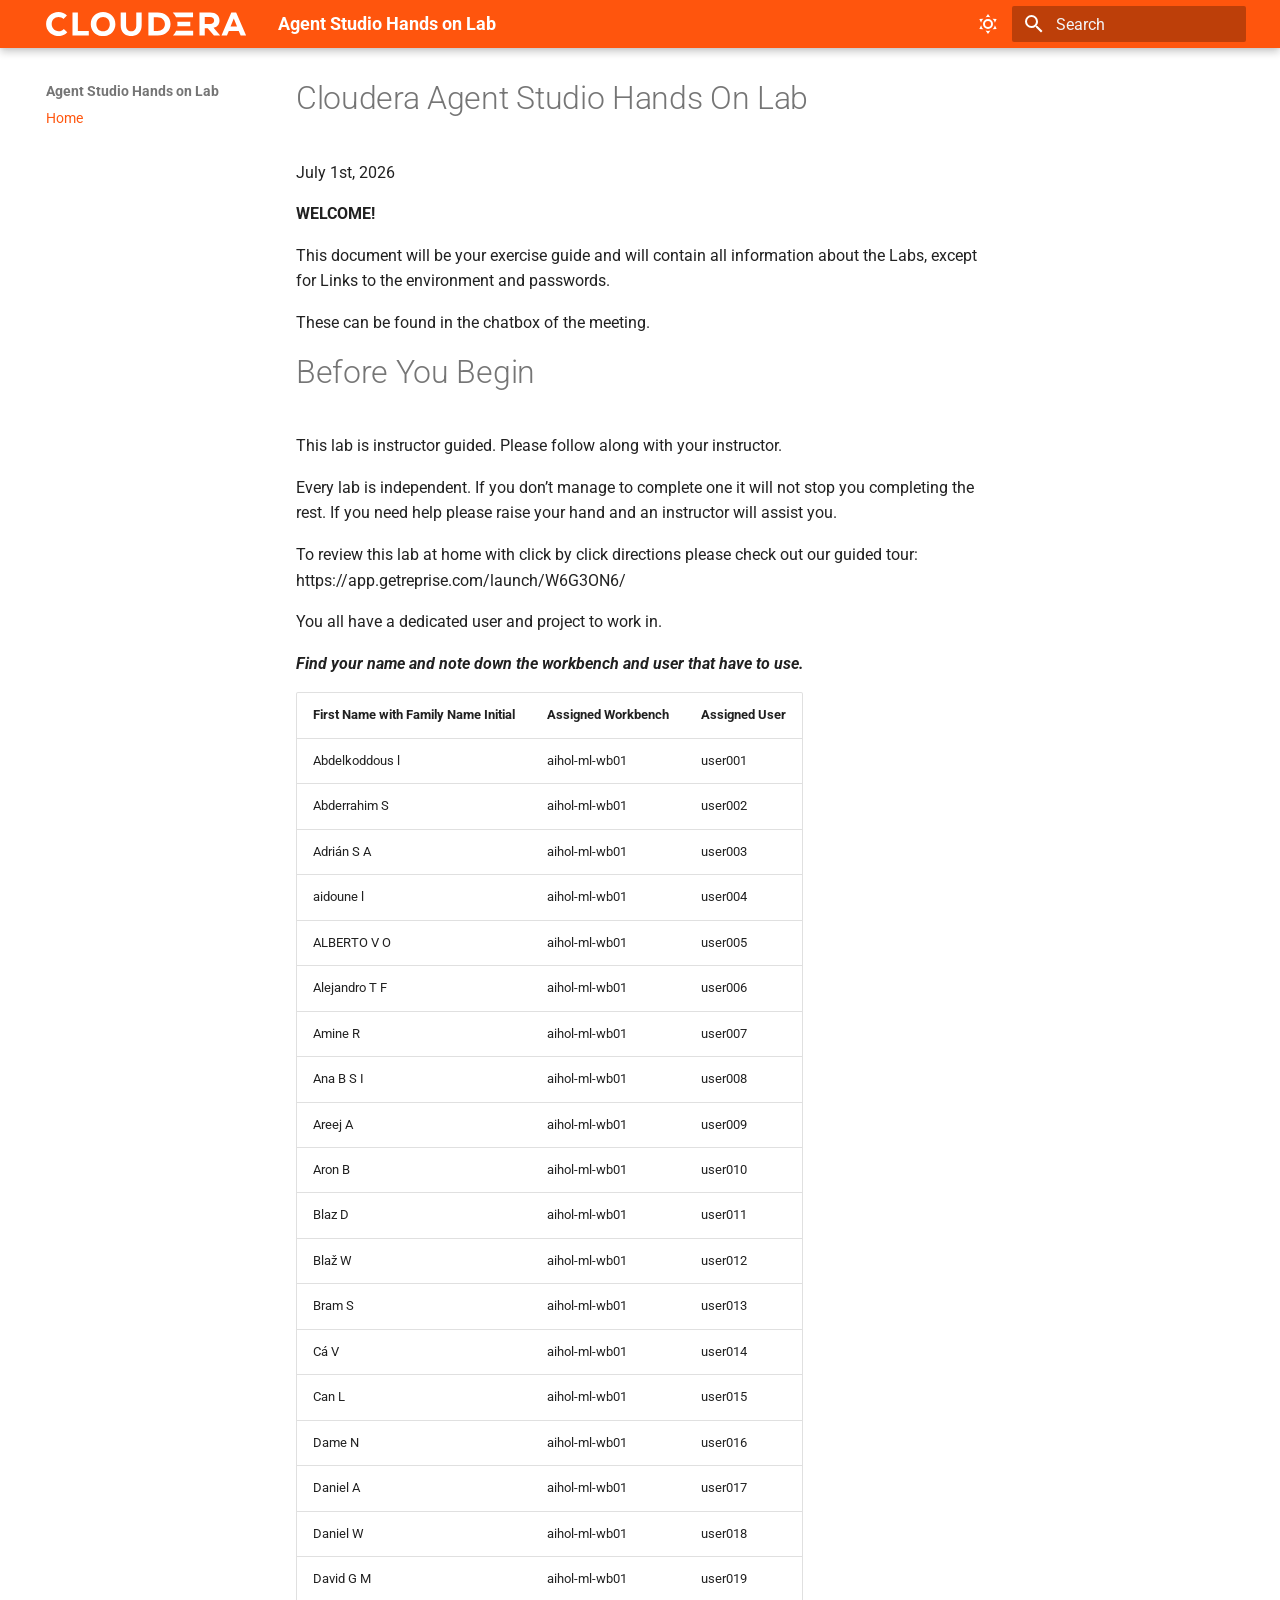
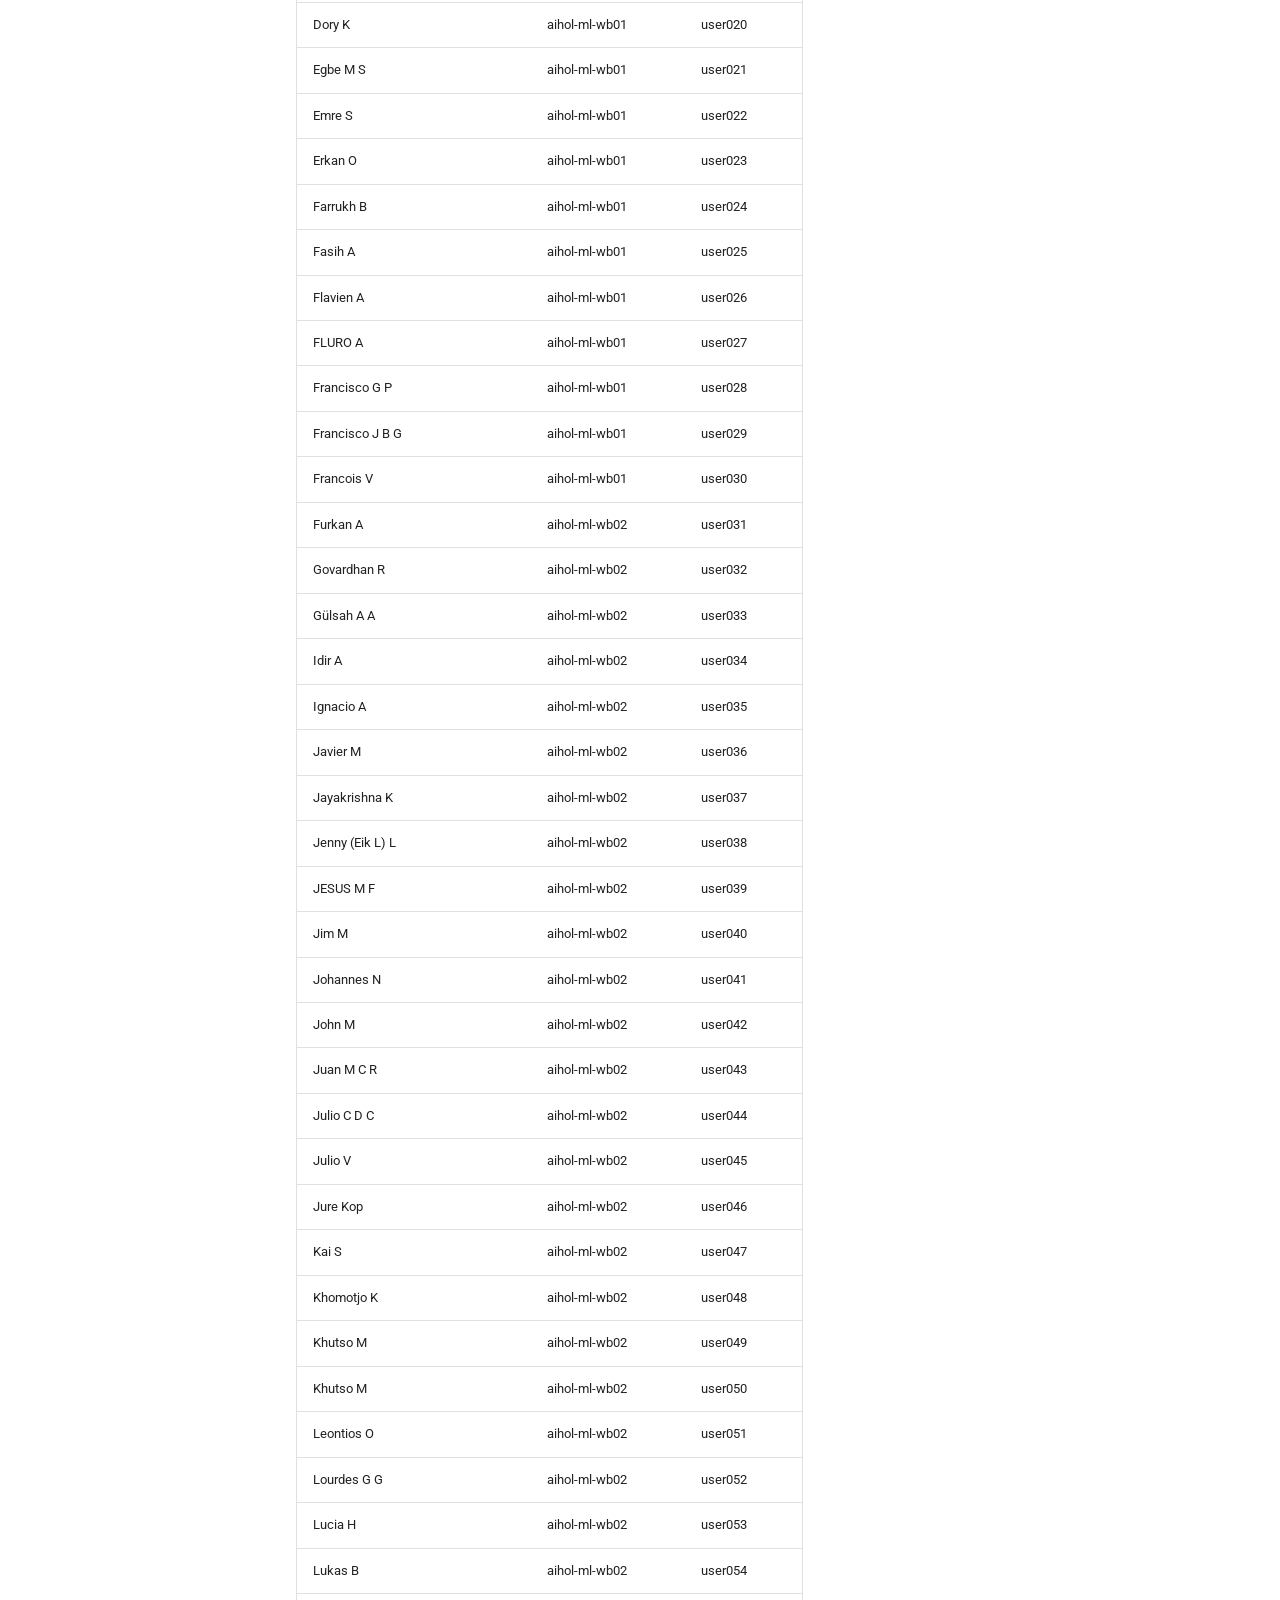
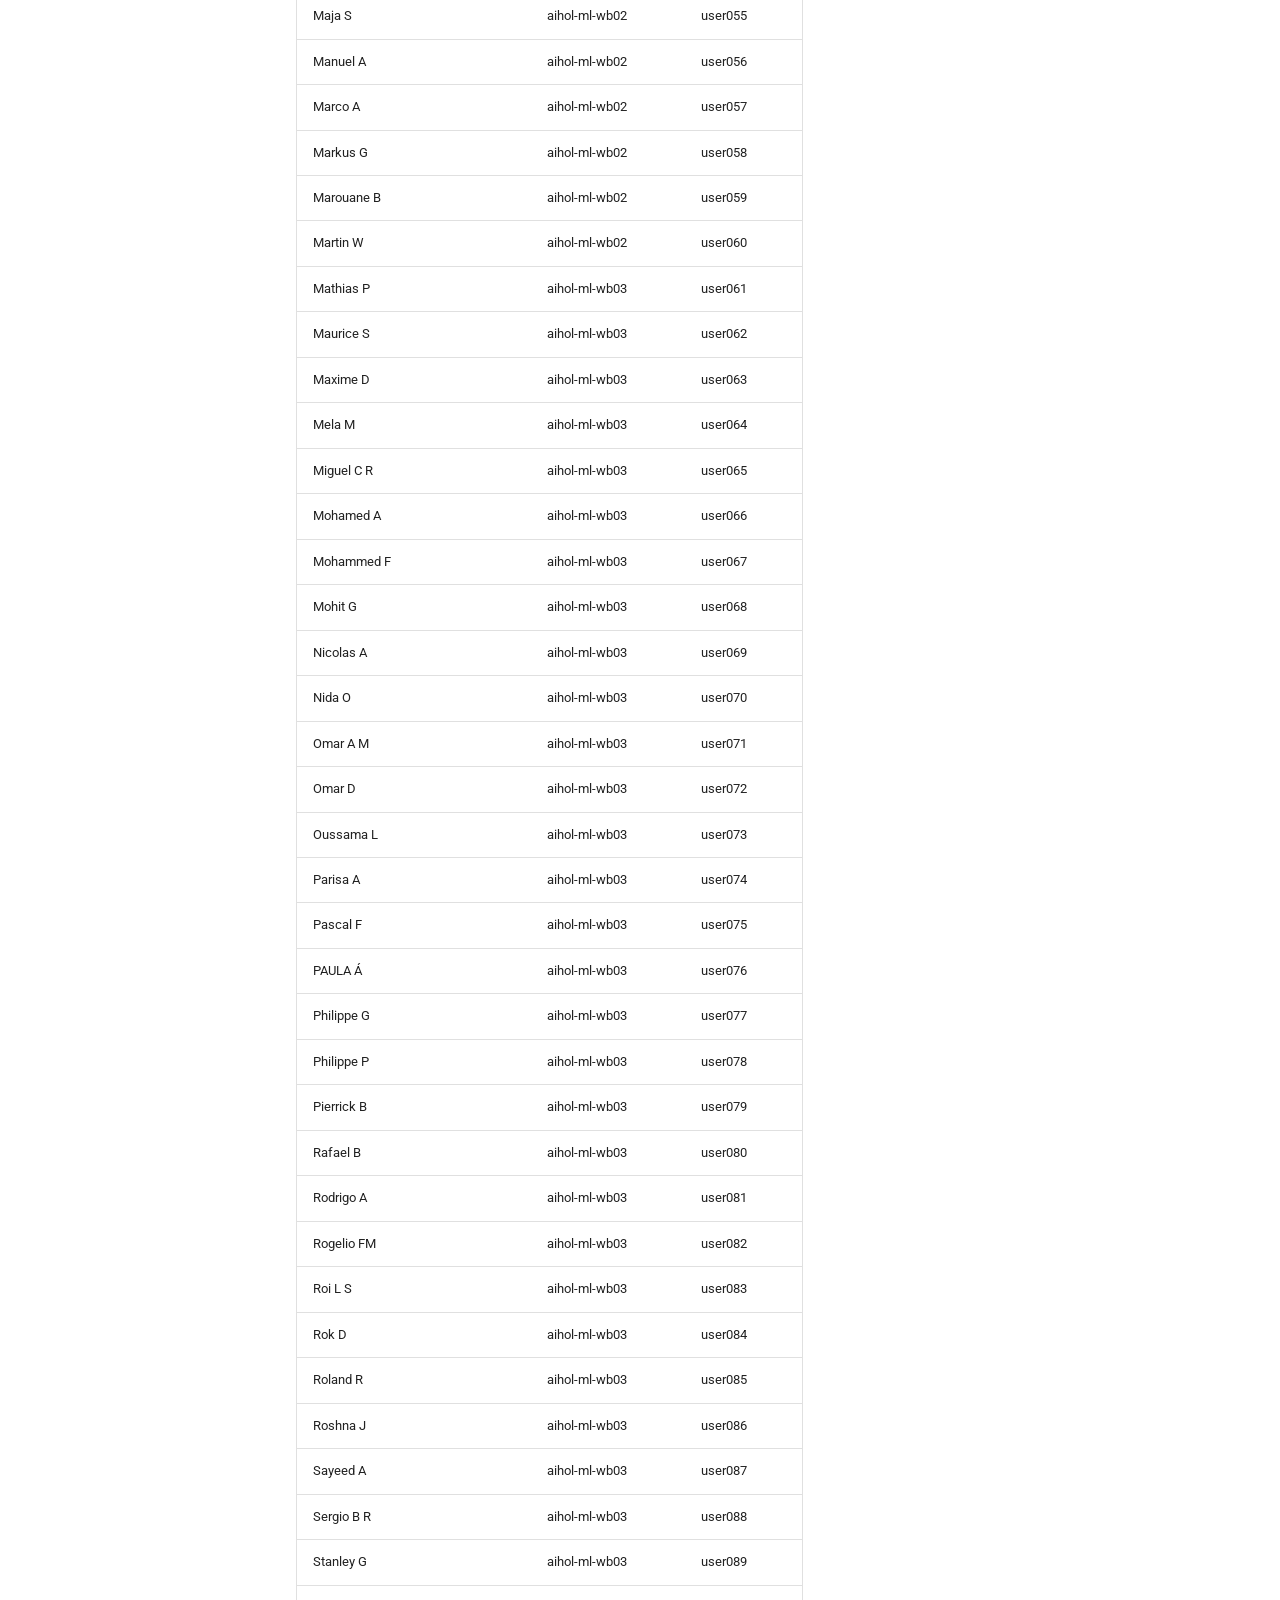
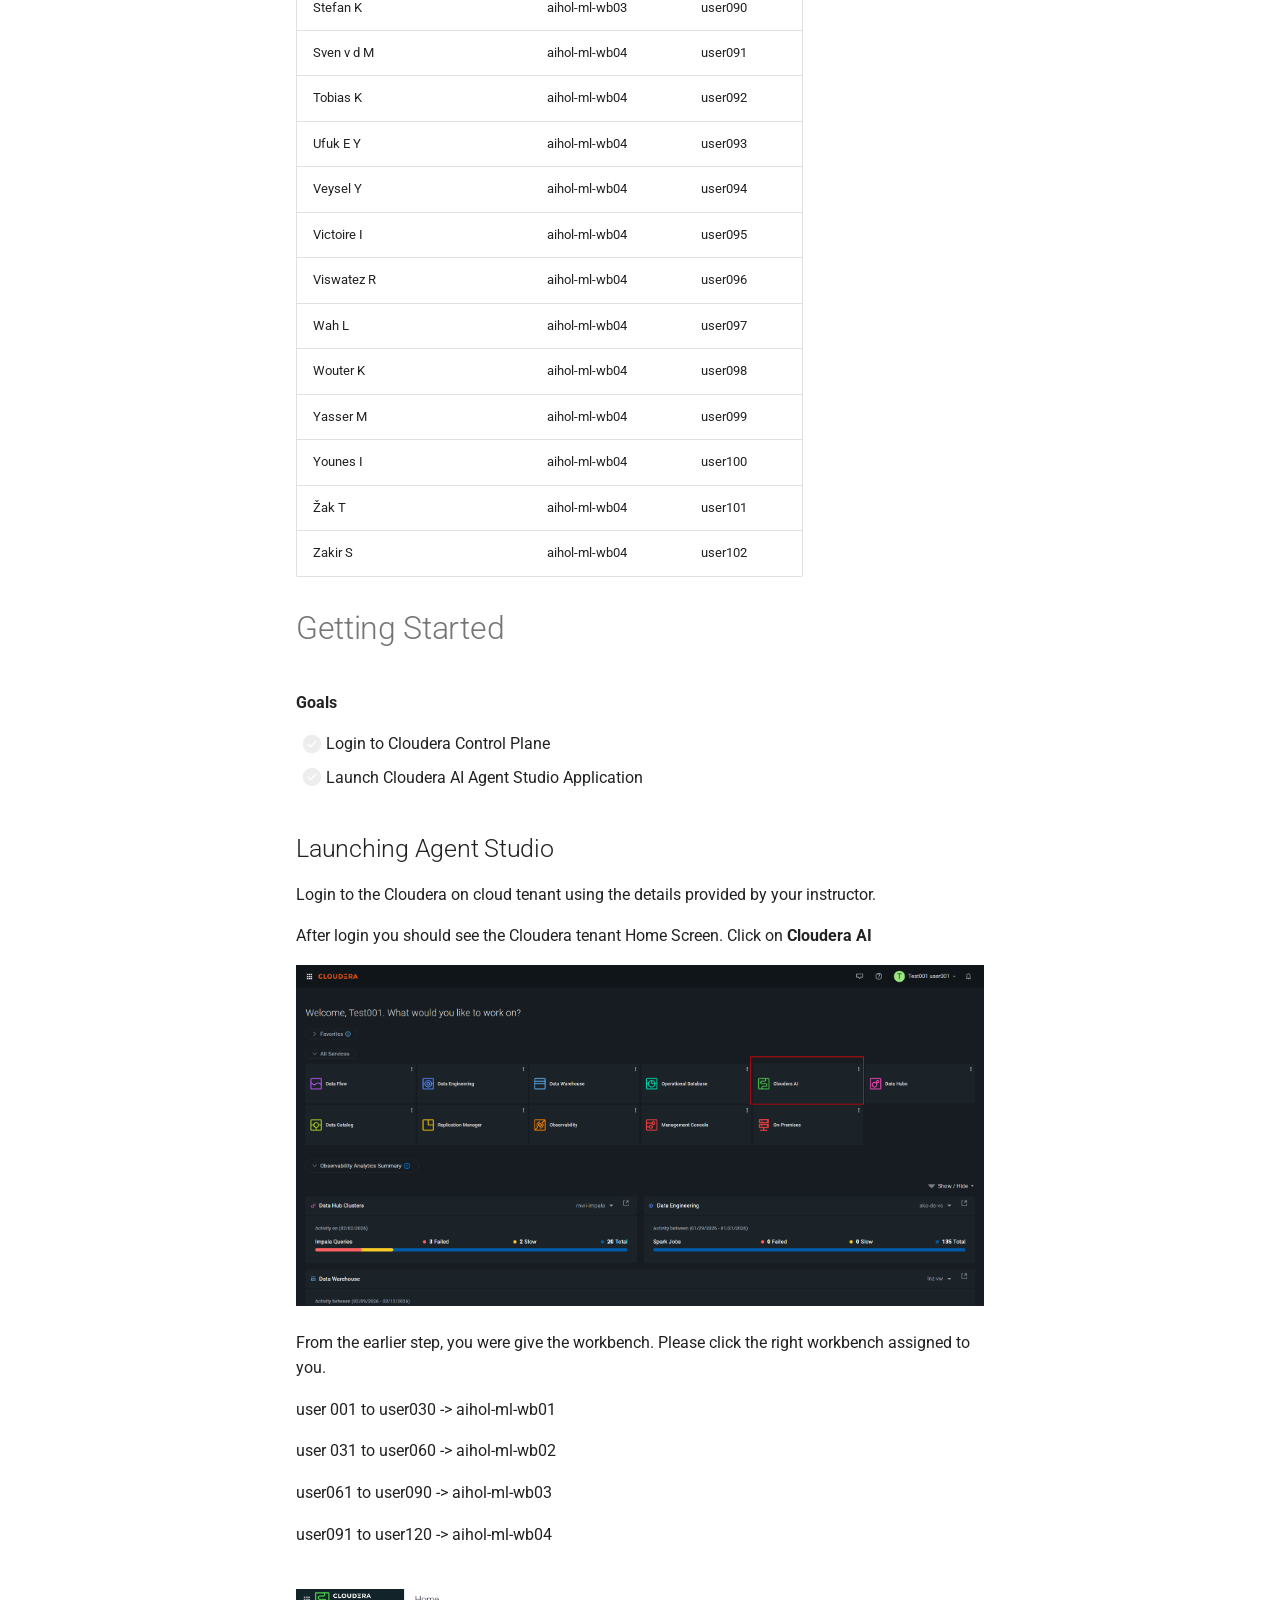
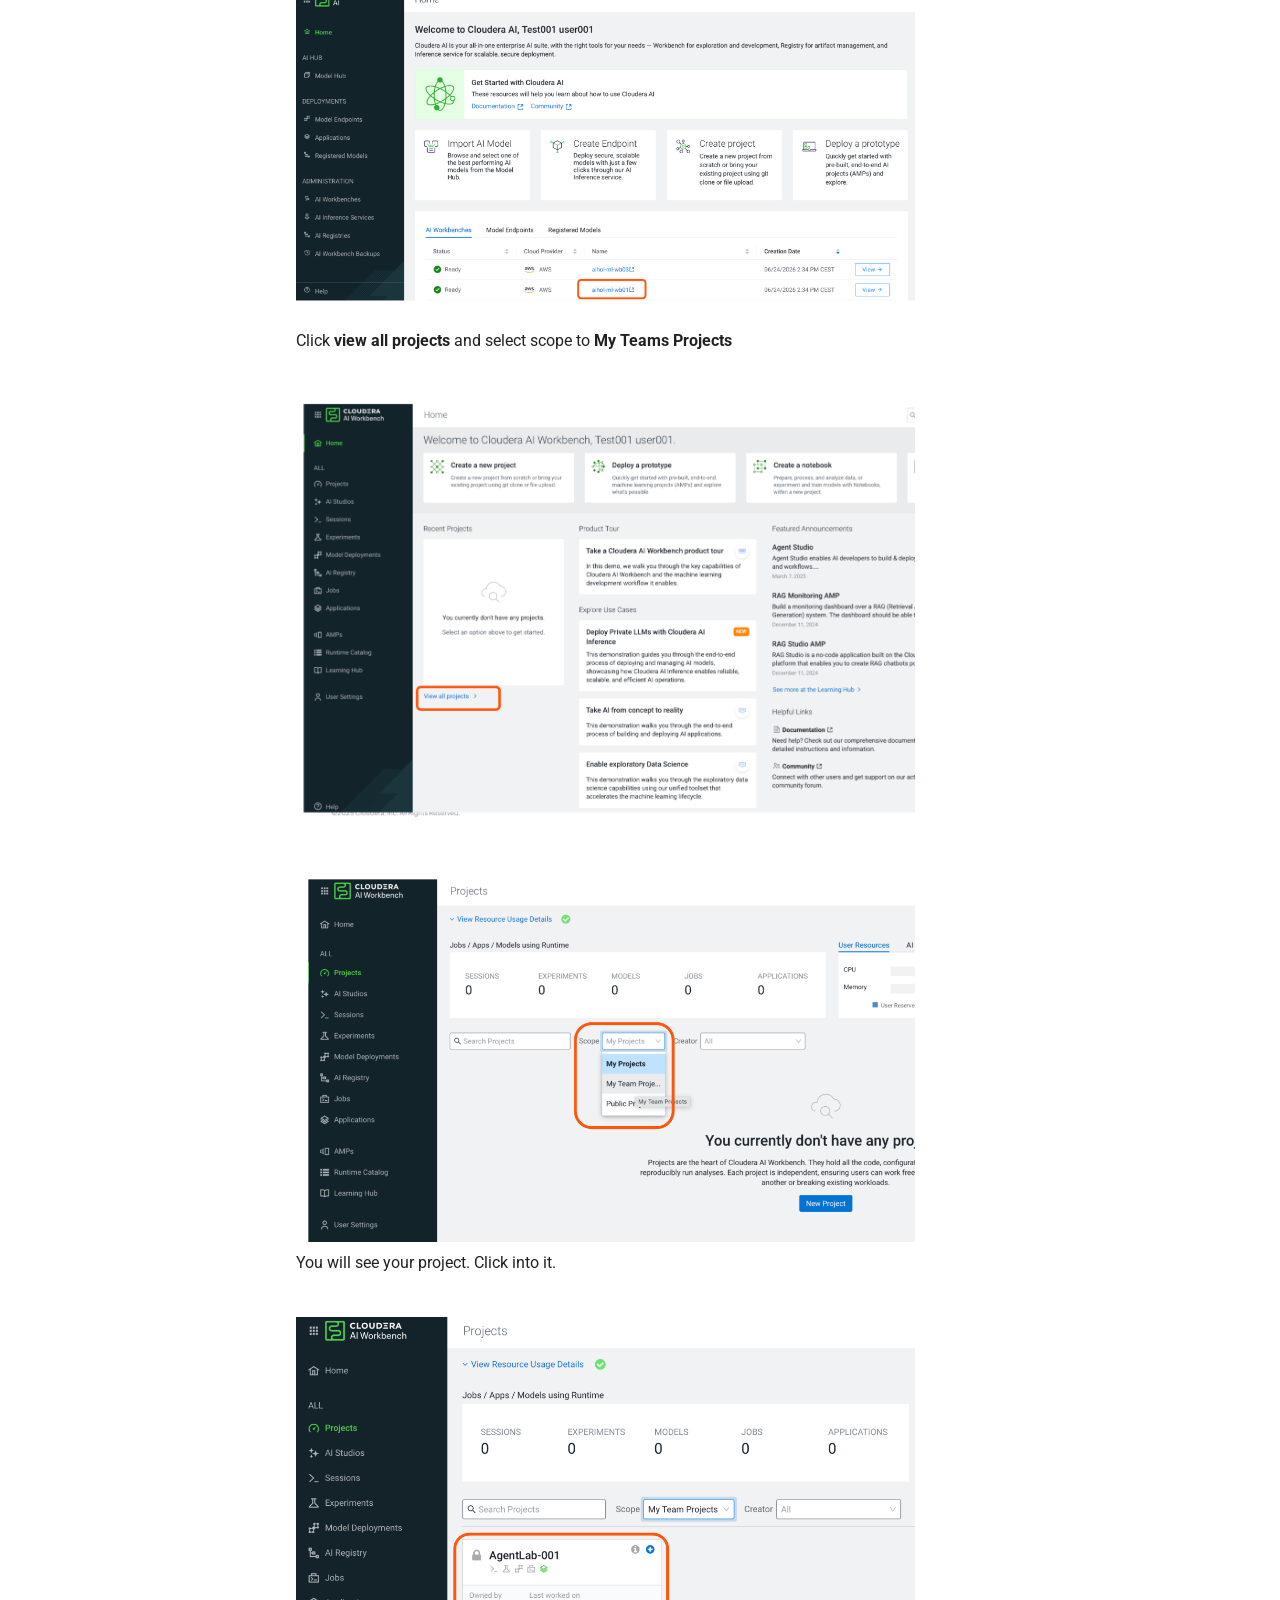
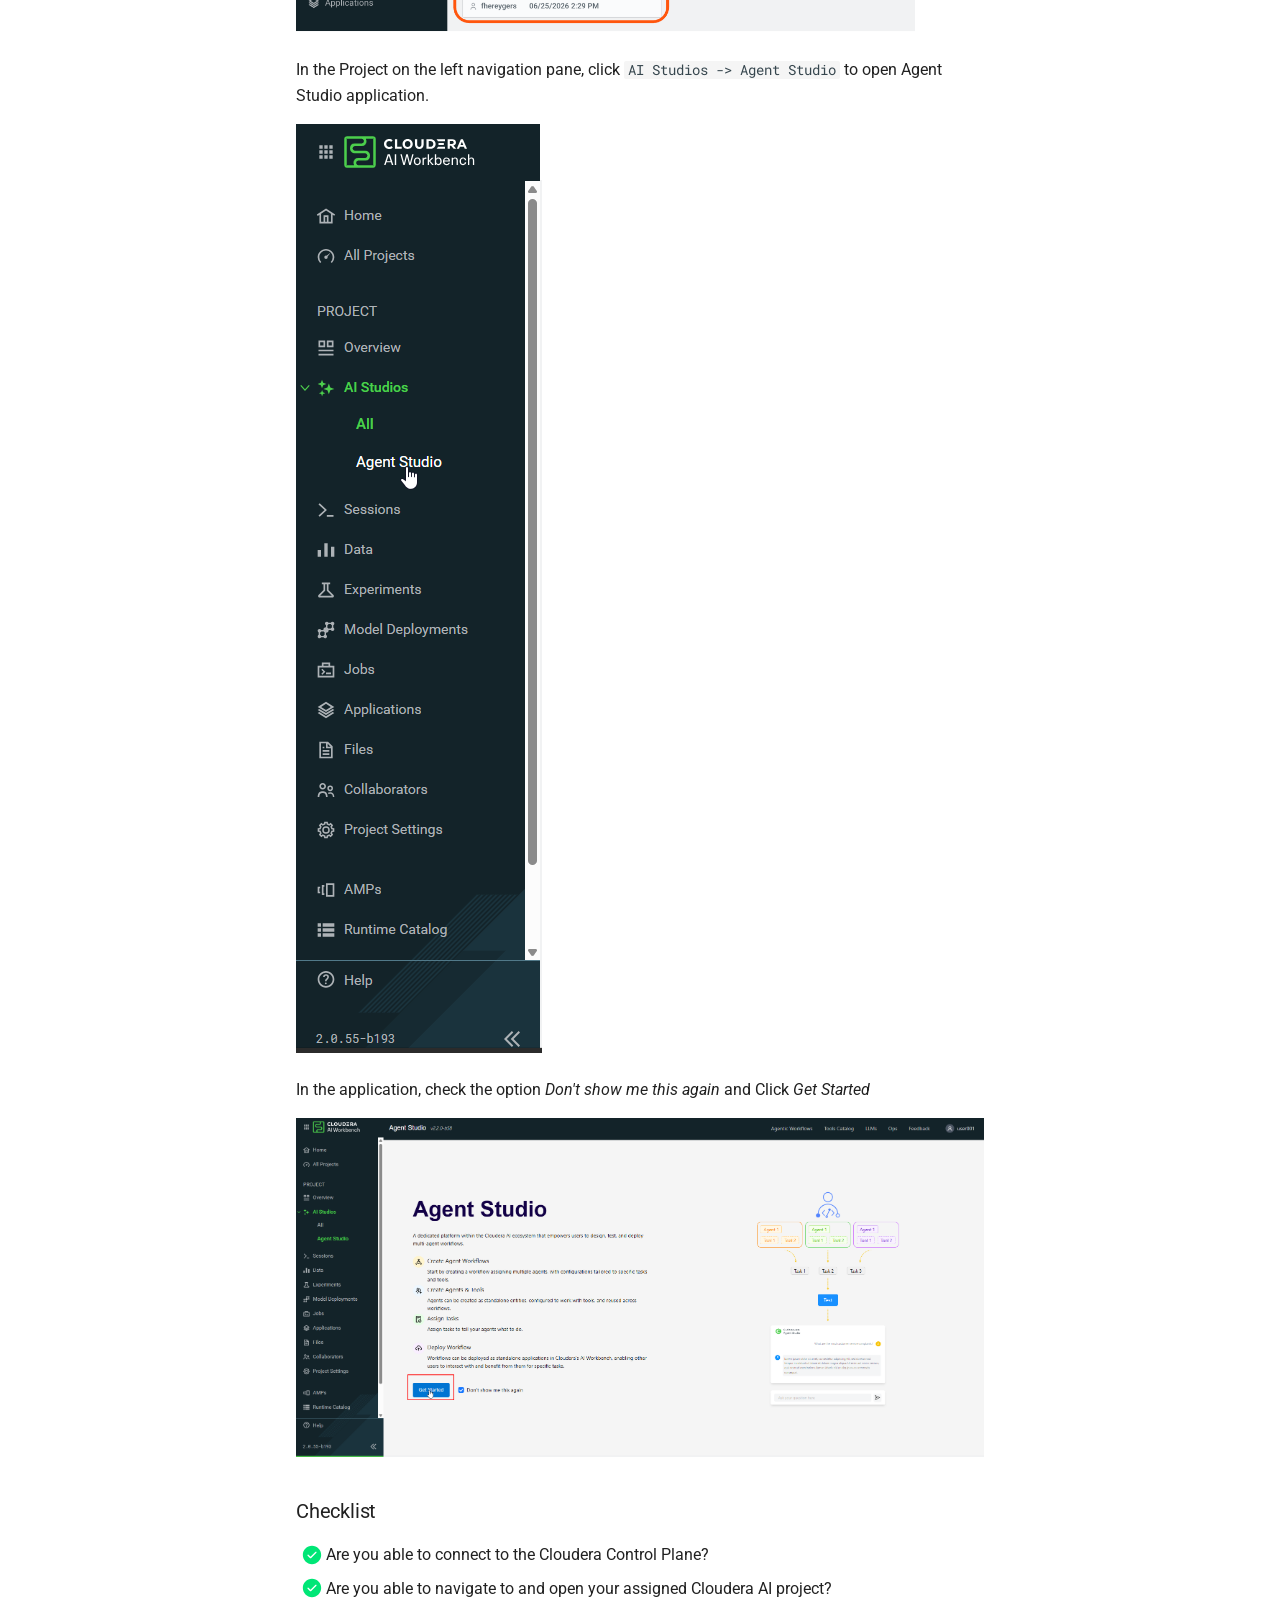
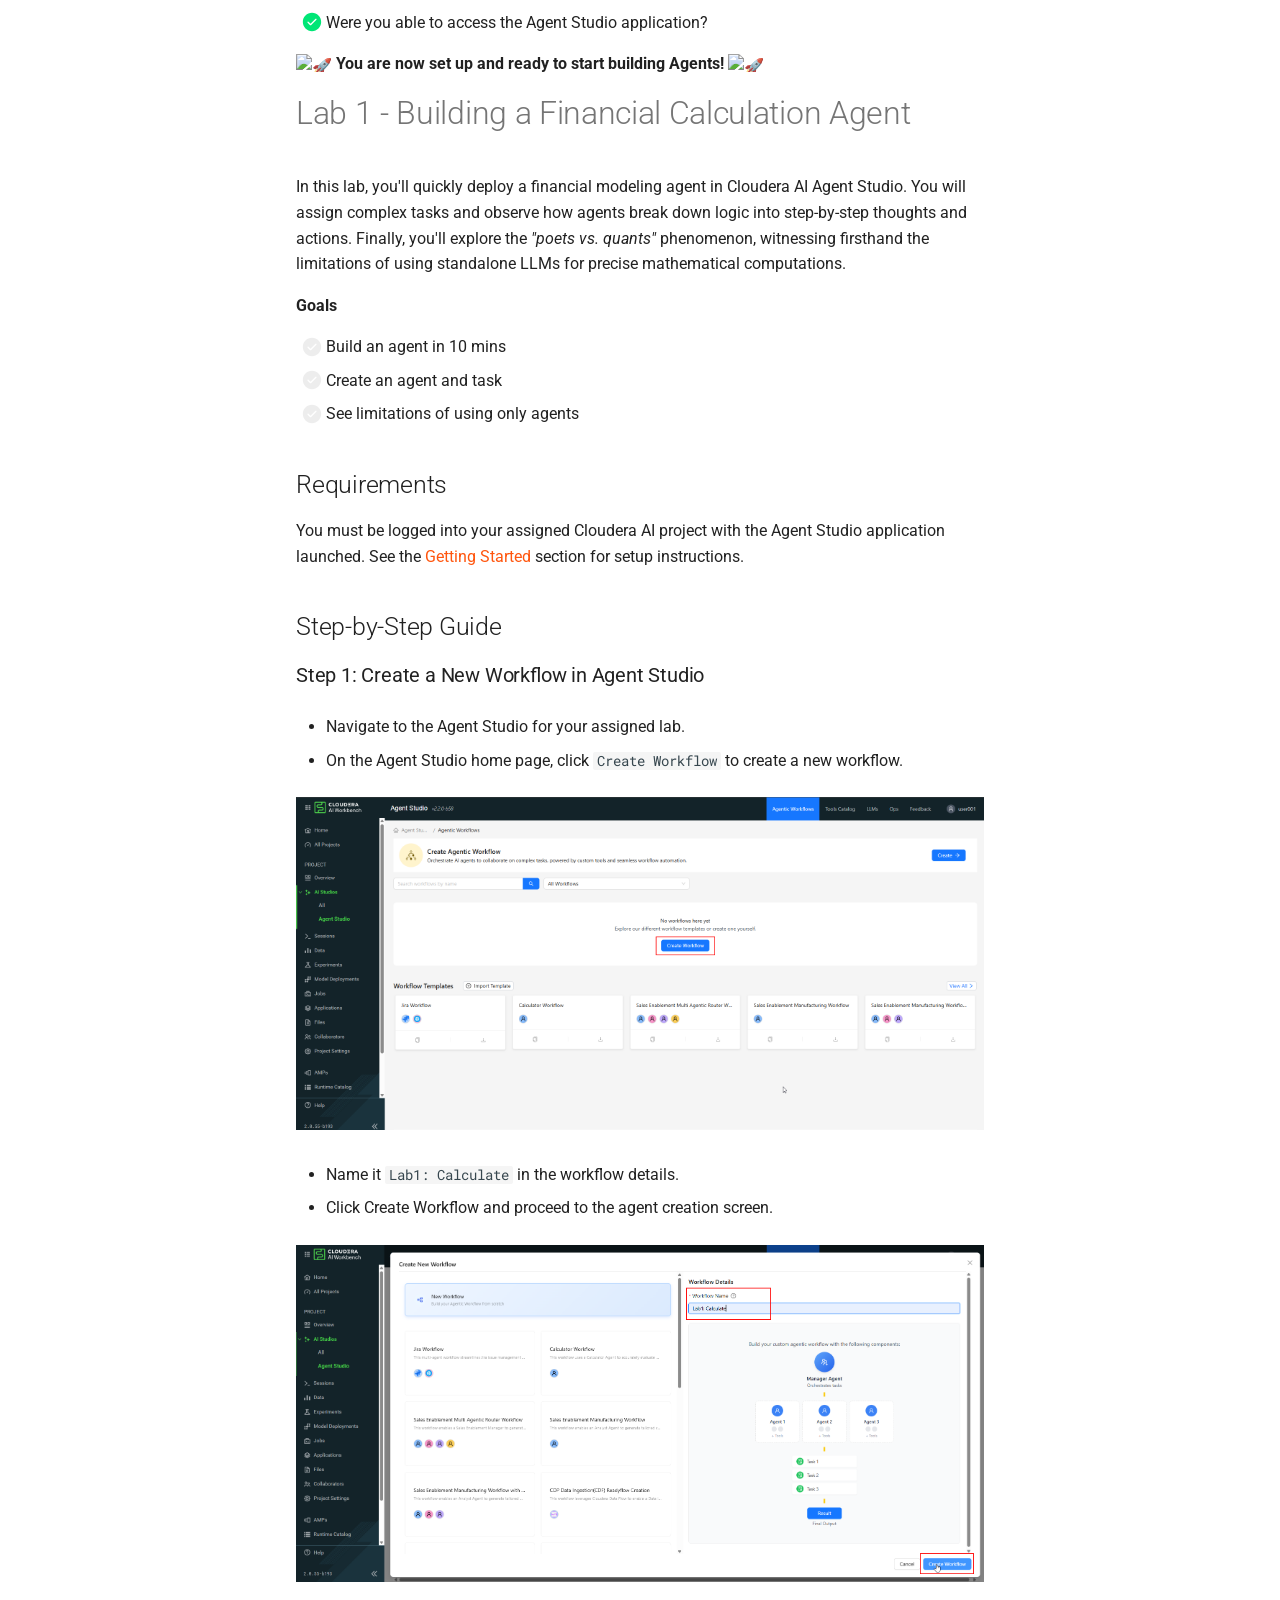
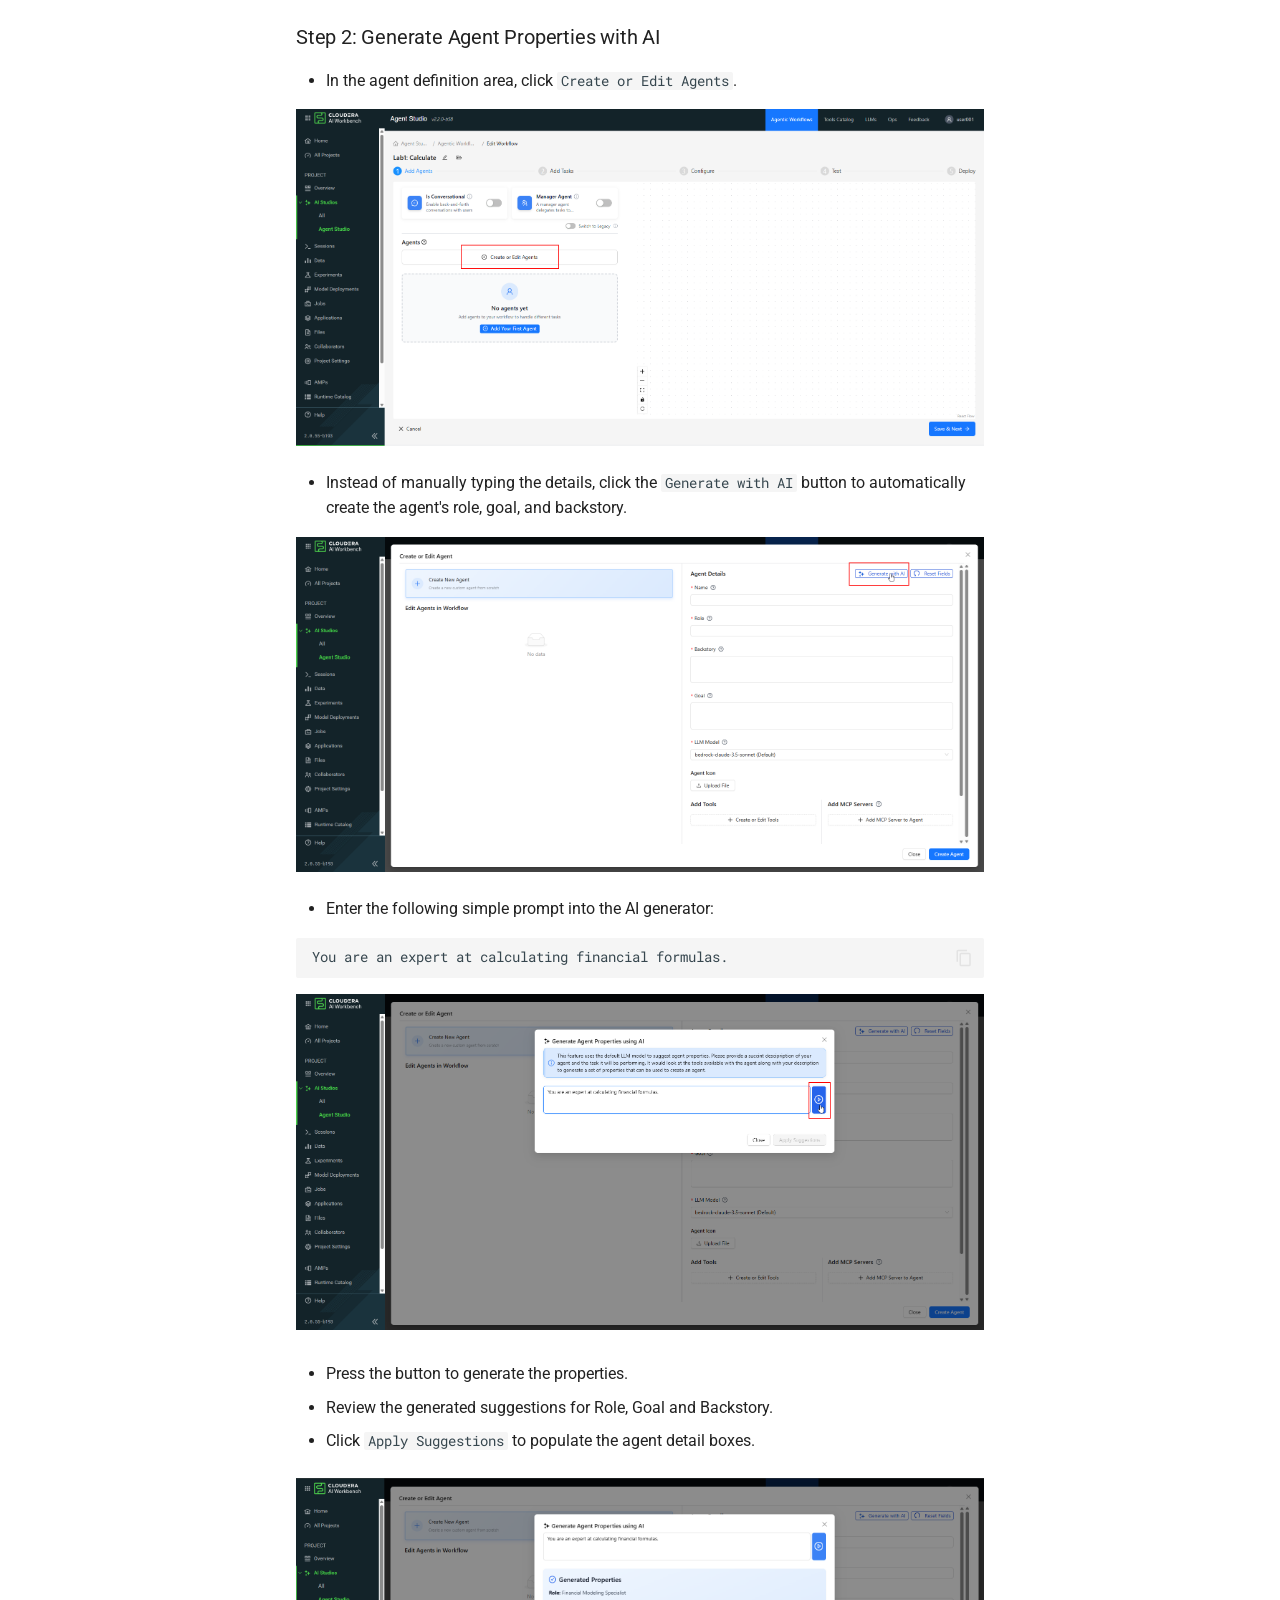
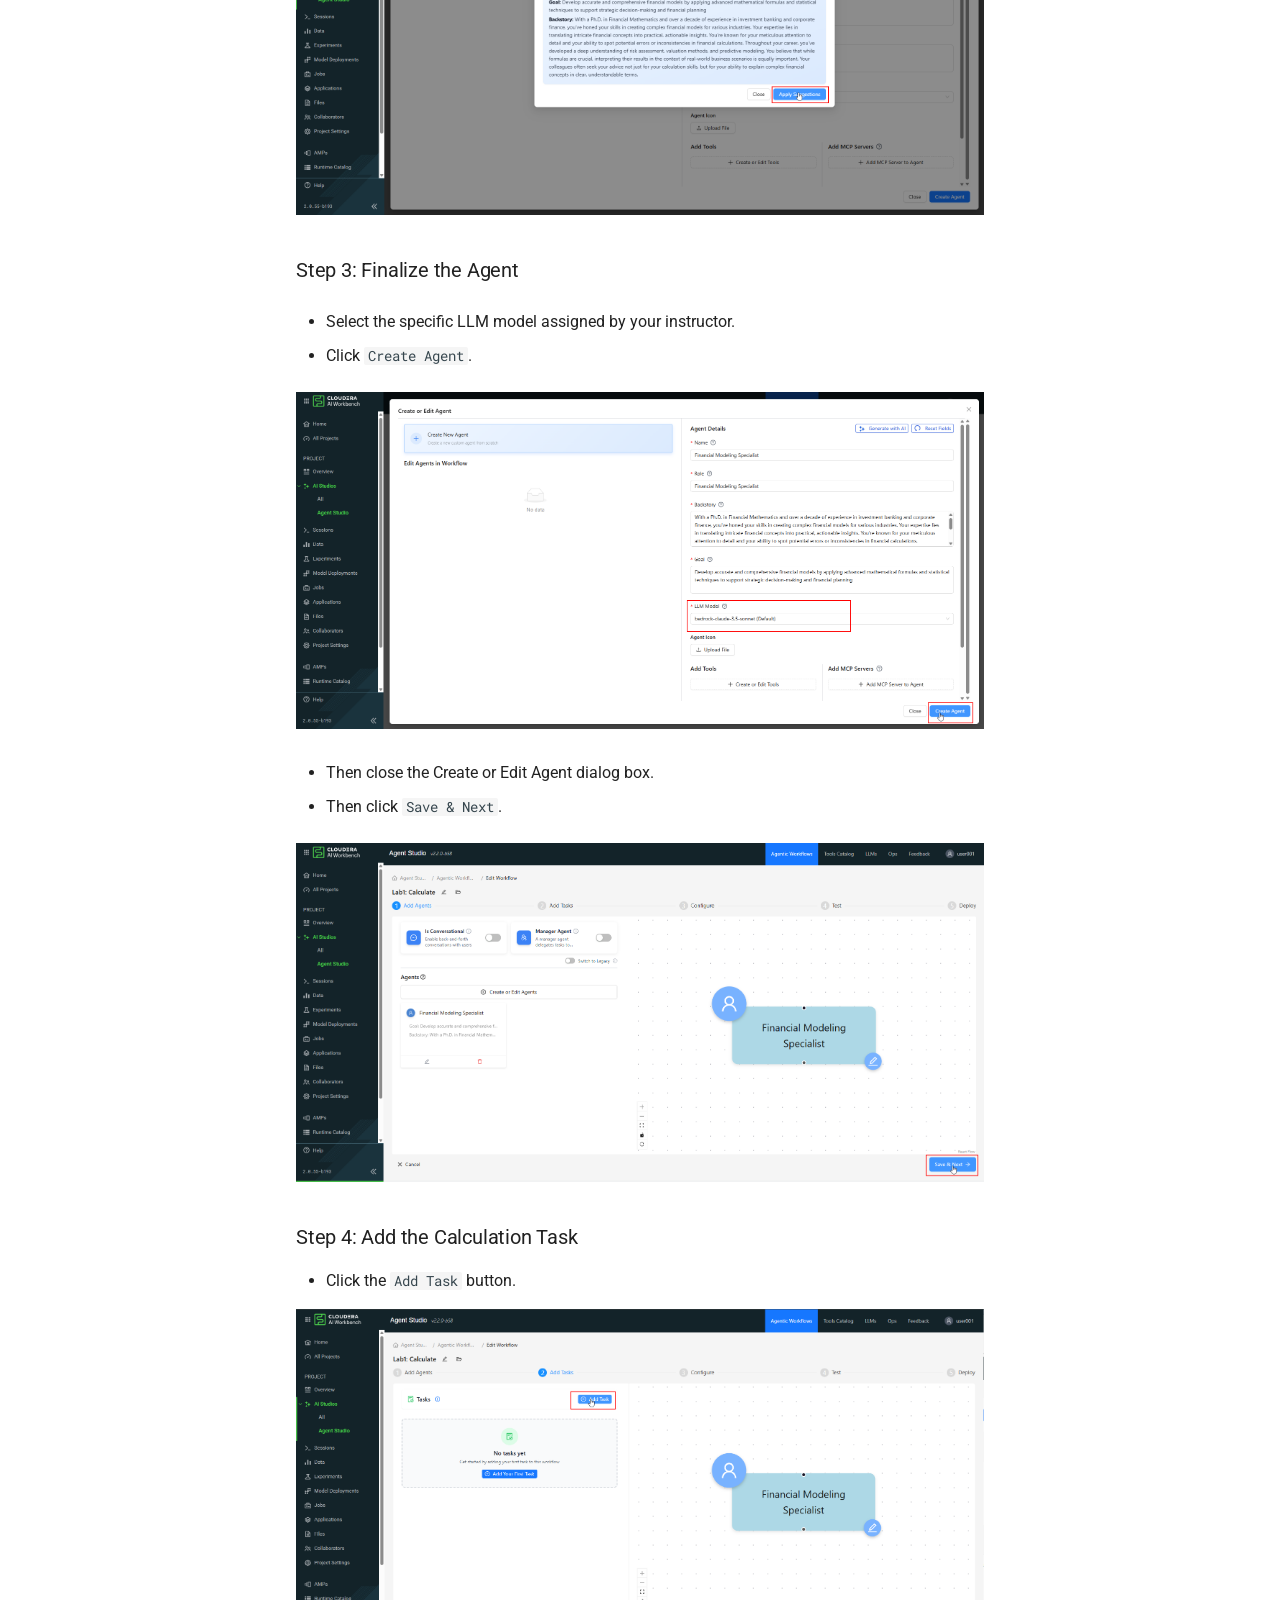
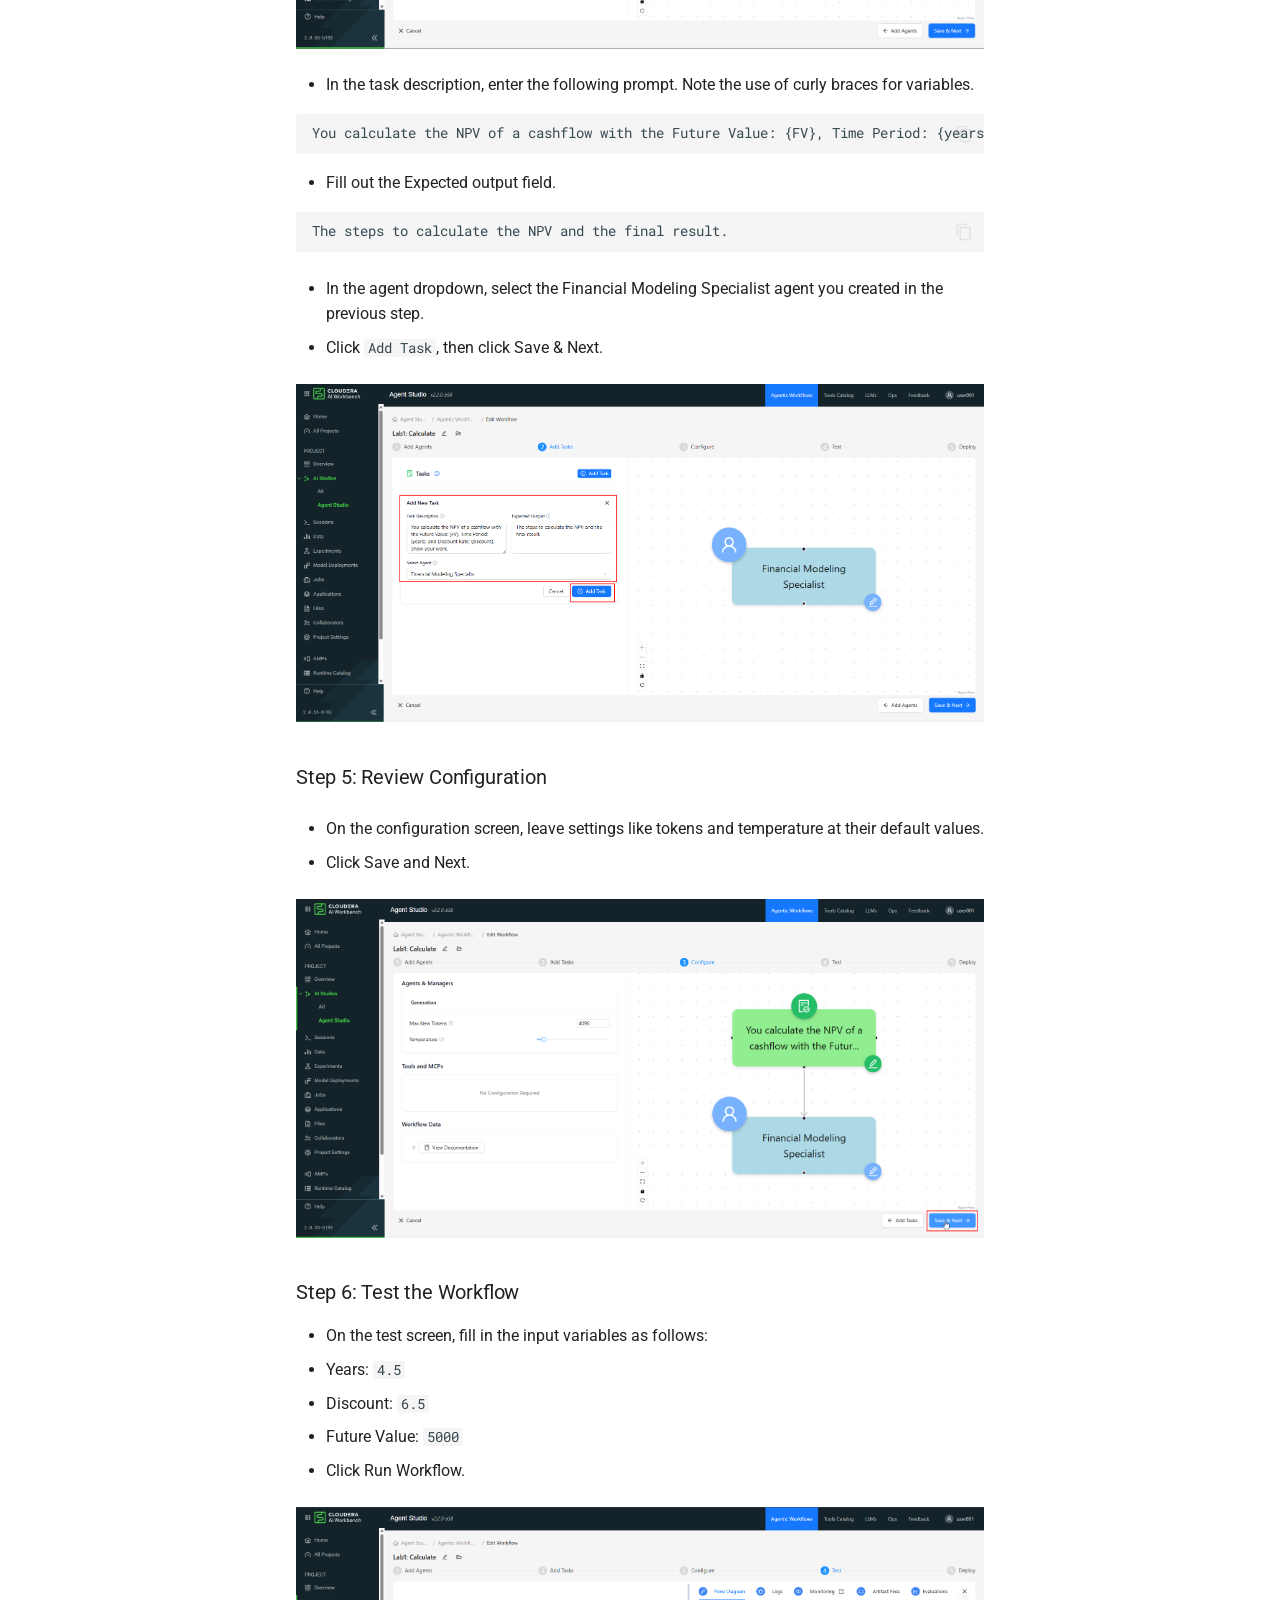
==== index.html @ f67bcf5b "Deployed 86380bd with MkDocs version: 1.6.1" ====
<!doctype html>
<html lang="en" class="no-js">
  <head>
    
      <meta charset="utf-8">
      <meta name="viewport" content="width=device-width,initial-scale=1">
      
      
        <meta name="author" content="GOES">
      
      
      
      
      
      <link rel="icon" href="assets/images/favicon.ico">
      <meta name="generator" content="mkdocs-1.6.1, mkdocs-material-9.5.49">
    
    
      
        <title>Agent Studio Hands on Lab</title>
      
    
    
      <link rel="stylesheet" href="assets/stylesheets/main.6f8fc17f.min.css">
      
        
        <link rel="stylesheet" href="assets/stylesheets/palette.06af60db.min.css">
      
      


    
    
      
    
    
      
        
        
        <link rel="preconnect" href="https://fonts.gstatic.com" crossorigin>
        <link rel="stylesheet" href="https://fonts.googleapis.com/css?family=Roboto:300,300i,400,400i,700,700i%7CRoboto+Mono:400,400i,700,700i&display=fallback">
        <style>:root{--md-text-font:"Roboto";--md-code-font:"Roboto Mono"}</style>
      
    
    
      <link rel="stylesheet" href="assets/stylesheets/extra.css">
    
    <script>__md_scope=new URL(".",location),__md_hash=e=>[...e].reduce(((e,_)=>(e<<5)-e+_.charCodeAt(0)),0),__md_get=(e,_=localStorage,t=__md_scope)=>JSON.parse(_.getItem(t.pathname+"."+e)),__md_set=(e,_,t=localStorage,a=__md_scope)=>{try{t.setItem(a.pathname+"."+e,JSON.stringify(_))}catch(e){}}</script>
    
      

    
    
    
   <link href="assets/stylesheets/glightbox.min.css" rel="stylesheet"/><style>
    html.glightbox-open { overflow: initial; height: 100%; }
    .gslide-title { margin-top: 0px; user-select: text; }
    .gslide-desc { color: #666; user-select: text; }
    .gslide-image img { background: white; }
    .gscrollbar-fixer { padding-right: 15px; }
    .gdesc-inner { font-size: 0.75rem; }
    body[data-md-color-scheme="slate"] .gdesc-inner { background: var(--md-default-bg-color);}
    body[data-md-color-scheme="slate"] .gslide-title { color: var(--md-default-fg-color);}
    body[data-md-color-scheme="slate"] .gslide-desc { color: var(--md-default-fg-color);}</style> <script src="assets/javascripts/glightbox.min.js"></script></head>
  
  
    
    
      
    
    
    
    
    <body dir="ltr" data-md-color-scheme="default" data-md-color-primary="indigo" data-md-color-accent="indigo">
  
    
    <input class="md-toggle" data-md-toggle="drawer" type="checkbox" id="__drawer" autocomplete="off">
    <input class="md-toggle" data-md-toggle="search" type="checkbox" id="__search" autocomplete="off">
    <label class="md-overlay" for="__drawer"></label>
    <div data-md-component="skip">
      
        
        <a href="#cloudera-agent-studio-hands-on-lab" class="md-skip">
          Skip to content
        </a>
      
    </div>
    <div data-md-component="announce">
      
    </div>
    
    
      

  

<header class="md-header md-header--shadow" data-md-component="header">
  <nav class="md-header__inner md-grid" aria-label="Header">
    <a href="index.html" title="Agent Studio Hands on Lab" class="md-header__button md-logo" aria-label="Agent Studio Hands on Lab" data-md-component="logo">
      
  <img src="assets/images/logo-cloudera-white.svg" alt="logo">

    </a>
    <label class="md-header__button md-icon" for="__drawer">
      
      <svg xmlns="http://www.w3.org/2000/svg" viewBox="0 0 24 24"><path d="M3 6h18v2H3zm0 5h18v2H3zm0 5h18v2H3z"/></svg>
    </label>
    <div class="md-header__title" data-md-component="header-title">
      <div class="md-header__ellipsis">
        <div class="md-header__topic">
          <span class="md-ellipsis">
            Agent Studio Hands on Lab
          </span>
        </div>
        <div class="md-header__topic" data-md-component="header-topic">
          <span class="md-ellipsis">
            
              Home
            
          </span>
        </div>
      </div>
    </div>
    
      
        <form class="md-header__option" data-md-component="palette">
  
    
    
    
    <input class="md-option" data-md-color-media="" data-md-color-scheme="default" data-md-color-primary="indigo" data-md-color-accent="indigo"  aria-label="Switch to light mode"  type="radio" name="__palette" id="__palette_0">
    
      <label class="md-header__button md-icon" title="Switch to light mode" for="__palette_1" hidden>
        <svg xmlns="http://www.w3.org/2000/svg" viewBox="0 0 24 24"><path d="M12 7a5 5 0 0 1 5 5 5 5 0 0 1-5 5 5 5 0 0 1-5-5 5 5 0 0 1 5-5m0 2a3 3 0 0 0-3 3 3 3 0 0 0 3 3 3 3 0 0 0 3-3 3 3 0 0 0-3-3m0-7 2.39 3.42C13.65 5.15 12.84 5 12 5s-1.65.15-2.39.42zM3.34 7l4.16-.35A7.2 7.2 0 0 0 5.94 8.5c-.44.74-.69 1.5-.83 2.29zm.02 10 1.76-3.77a7.131 7.131 0 0 0 2.38 4.14zM20.65 7l-1.77 3.79a7.02 7.02 0 0 0-2.38-4.15zm-.01 10-4.14.36c.59-.51 1.12-1.14 1.54-1.86.42-.73.69-1.5.83-2.29zM12 22l-2.41-3.44c.74.27 1.55.44 2.41.44.82 0 1.63-.17 2.37-.44z"/></svg>
      </label>
    
  
    
    
    
    <input class="md-option" data-md-color-media="" data-md-color-scheme="slate" data-md-color-primary="pink" data-md-color-accent="pink"  aria-label="Switch to dark mode"  type="radio" name="__palette" id="__palette_1">
    
      <label class="md-header__button md-icon" title="Switch to dark mode" for="__palette_0" hidden>
        <svg xmlns="http://www.w3.org/2000/svg" viewBox="0 0 24 24"><path d="m17.75 4.09-2.53 1.94.91 3.06-2.63-1.81-2.63 1.81.91-3.06-2.53-1.94L12.44 4l1.06-3 1.06 3zm3.5 6.91-1.64 1.25.59 1.98-1.7-1.17-1.7 1.17.59-1.98L15.75 11l2.06-.05L18.5 9l.69 1.95zm-2.28 4.95c.83-.08 1.72 1.1 1.19 1.85-.32.45-.66.87-1.08 1.27C15.17 23 8.84 23 4.94 19.07c-3.91-3.9-3.91-10.24 0-14.14.4-.4.82-.76 1.27-1.08.75-.53 1.93.36 1.85 1.19-.27 2.86.69 5.83 2.89 8.02a9.96 9.96 0 0 0 8.02 2.89m-1.64 2.02a12.08 12.08 0 0 1-7.8-3.47c-2.17-2.19-3.33-5-3.49-7.82-2.81 3.14-2.7 7.96.31 10.98 3.02 3.01 7.84 3.12 10.98.31"/></svg>
      </label>
    
  
</form>
      
    
    
      <script>var palette=__md_get("__palette");if(palette&&palette.color){if("(prefers-color-scheme)"===palette.color.media){var media=matchMedia("(prefers-color-scheme: light)"),input=document.querySelector(media.matches?"[data-md-color-media='(prefers-color-scheme: light)']":"[data-md-color-media='(prefers-color-scheme: dark)']");palette.color.media=input.getAttribute("data-md-color-media"),palette.color.scheme=input.getAttribute("data-md-color-scheme"),palette.color.primary=input.getAttribute("data-md-color-primary"),palette.color.accent=input.getAttribute("data-md-color-accent")}for(var[key,value]of Object.entries(palette.color))document.body.setAttribute("data-md-color-"+key,value)}</script>
    
    
    
      <label class="md-header__button md-icon" for="__search">
        
        <svg xmlns="http://www.w3.org/2000/svg" viewBox="0 0 24 24"><path d="M9.5 3A6.5 6.5 0 0 1 16 9.5c0 1.61-.59 3.09-1.56 4.23l.27.27h.79l5 5-1.5 1.5-5-5v-.79l-.27-.27A6.52 6.52 0 0 1 9.5 16 6.5 6.5 0 0 1 3 9.5 6.5 6.5 0 0 1 9.5 3m0 2C7 5 5 7 5 9.5S7 14 9.5 14 14 12 14 9.5 12 5 9.5 5"/></svg>
      </label>
      <div class="md-search" data-md-component="search" role="dialog">
  <label class="md-search__overlay" for="__search"></label>
  <div class="md-search__inner" role="search">
    <form class="md-search__form" name="search">
      <input type="text" class="md-search__input" name="query" aria-label="Search" placeholder="Search" autocapitalize="off" autocorrect="off" autocomplete="off" spellcheck="false" data-md-component="search-query" required>
      <label class="md-search__icon md-icon" for="__search">
        
        <svg xmlns="http://www.w3.org/2000/svg" viewBox="0 0 24 24"><path d="M9.5 3A6.5 6.5 0 0 1 16 9.5c0 1.61-.59 3.09-1.56 4.23l.27.27h.79l5 5-1.5 1.5-5-5v-.79l-.27-.27A6.52 6.52 0 0 1 9.5 16 6.5 6.5 0 0 1 3 9.5 6.5 6.5 0 0 1 9.5 3m0 2C7 5 5 7 5 9.5S7 14 9.5 14 14 12 14 9.5 12 5 9.5 5"/></svg>
        
        <svg xmlns="http://www.w3.org/2000/svg" viewBox="0 0 24 24"><path d="M20 11v2H8l5.5 5.5-1.42 1.42L4.16 12l7.92-7.92L13.5 5.5 8 11z"/></svg>
      </label>
      <nav class="md-search__options" aria-label="Search">
        
        <button type="reset" class="md-search__icon md-icon" title="Clear" aria-label="Clear" tabindex="-1">
          
          <svg xmlns="http://www.w3.org/2000/svg" viewBox="0 0 24 24"><path d="M19 6.41 17.59 5 12 10.59 6.41 5 5 6.41 10.59 12 5 17.59 6.41 19 12 13.41 17.59 19 19 17.59 13.41 12z"/></svg>
        </button>
      </nav>
      
    </form>
    <div class="md-search__output">
      <div class="md-search__scrollwrap" tabindex="0" data-md-scrollfix>
        <div class="md-search-result" data-md-component="search-result">
          <div class="md-search-result__meta">
            Initializing search
          </div>
          <ol class="md-search-result__list" role="presentation"></ol>
        </div>
      </div>
    </div>
  </div>
</div>
    
    
  </nav>
  
</header>
    
    <div class="md-container" data-md-component="container">
      
      
        
          
        
      
      <main class="md-main" data-md-component="main">
        <div class="md-main__inner md-grid">
          
            
              
              <div class="md-sidebar md-sidebar--primary" data-md-component="sidebar" data-md-type="navigation" >
                <div class="md-sidebar__scrollwrap">
                  <div class="md-sidebar__inner">
                    



<nav class="md-nav md-nav--primary" aria-label="Navigation" data-md-level="0">
  <label class="md-nav__title" for="__drawer">
    <a href="index.html" title="Agent Studio Hands on Lab" class="md-nav__button md-logo" aria-label="Agent Studio Hands on Lab" data-md-component="logo">
      
  <img src="assets/images/logo-cloudera-white.svg" alt="logo">

    </a>
    Agent Studio Hands on Lab
  </label>
  
  <ul class="md-nav__list" data-md-scrollfix>
    
      
      
  
  
    
  
  
  
    <li class="md-nav__item md-nav__item--active">
      
      <input class="md-nav__toggle md-toggle" type="checkbox" id="__toc">
      
      
        
      
      
      <a href="index.html" class="md-nav__link md-nav__link--active">
        
  
  <span class="md-ellipsis">
    Home
  </span>
  

      </a>
      
    </li>
  

    
  </ul>
</nav>
                  </div>
                </div>
              </div>
            
            
              
              <div class="md-sidebar md-sidebar--secondary" data-md-component="sidebar" data-md-type="toc" >
                <div class="md-sidebar__scrollwrap">
                  <div class="md-sidebar__inner">
                    

<nav class="md-nav md-nav--secondary" aria-label="Table of contents">
  
  
  
    
  
  
</nav>
                  </div>
                </div>
              </div>
            
          
          
            <div class="md-content" data-md-component="content">
              <article class="md-content__inner md-typeset">
                
                  


<h1 id="cloudera-agent-studio-hands-on-lab">Cloudera Agent Studio Hands On Lab</h1>
<p>July 1st, 2026</p>
<p><strong>WELCOME!</strong></p>
<p>This document will be your exercise guide and will contain all information about the Labs, except for Links to the environment and passwords.</p>
<p>These can be found in the chatbox of the meeting.</p>
<h1 id="before-you-begin">Before You Begin</h1>
<p>This lab is instructor guided. Please follow along with your instructor. </p>
<p>Every lab is independent. If you don’t manage to complete one it will not stop you completing the rest. If you need help please raise your hand and an instructor will assist you. </p>
<p>To review this lab at home with click by click directions please check out our guided tour: https://app.getreprise.com/launch/W6G3ON6/</p>
<p>You all have a dedicated user and project to work in. </p>
<p><strong><em>Find your name and note down the workbench and user that have to use.</em></strong></p>
<table>
<thead>
<tr>
<th>First Name with Family Name Initial</th>
<th>Assigned Workbench</th>
<th>Assigned User</th>
</tr>
</thead>
<tbody>
<tr>
<td>Abdelkoddous l</td>
<td>aihol-ml-wb01</td>
<td>user001</td>
</tr>
<tr>
<td>Abderrahim S</td>
<td>aihol-ml-wb01</td>
<td>user002</td>
</tr>
<tr>
<td>Adrián S A</td>
<td>aihol-ml-wb01</td>
<td>user003</td>
</tr>
<tr>
<td>aidoune l</td>
<td>aihol-ml-wb01</td>
<td>user004</td>
</tr>
<tr>
<td>ALBERTO V O</td>
<td>aihol-ml-wb01</td>
<td>user005</td>
</tr>
<tr>
<td>Alejandro T F</td>
<td>aihol-ml-wb01</td>
<td>user006</td>
</tr>
<tr>
<td>Amine R</td>
<td>aihol-ml-wb01</td>
<td>user007</td>
</tr>
<tr>
<td>Ana B S I</td>
<td>aihol-ml-wb01</td>
<td>user008</td>
</tr>
<tr>
<td>Areej A</td>
<td>aihol-ml-wb01</td>
<td>user009</td>
</tr>
<tr>
<td>Aron B</td>
<td>aihol-ml-wb01</td>
<td>user010</td>
</tr>
<tr>
<td>Blaz D</td>
<td>aihol-ml-wb01</td>
<td>user011</td>
</tr>
<tr>
<td>Blaž W</td>
<td>aihol-ml-wb01</td>
<td>user012</td>
</tr>
<tr>
<td>Bram S</td>
<td>aihol-ml-wb01</td>
<td>user013</td>
</tr>
<tr>
<td>Cá V</td>
<td>aihol-ml-wb01</td>
<td>user014</td>
</tr>
<tr>
<td>Can L</td>
<td>aihol-ml-wb01</td>
<td>user015</td>
</tr>
<tr>
<td>Dame N</td>
<td>aihol-ml-wb01</td>
<td>user016</td>
</tr>
<tr>
<td>Daniel A</td>
<td>aihol-ml-wb01</td>
<td>user017</td>
</tr>
<tr>
<td>Daniel W</td>
<td>aihol-ml-wb01</td>
<td>user018</td>
</tr>
<tr>
<td>David G M</td>
<td>aihol-ml-wb01</td>
<td>user019</td>
</tr>
<tr>
<td>Dory K</td>
<td>aihol-ml-wb01</td>
<td>user020</td>
</tr>
<tr>
<td>Egbe M S</td>
<td>aihol-ml-wb01</td>
<td>user021</td>
</tr>
<tr>
<td>Emre  S</td>
<td>aihol-ml-wb01</td>
<td>user022</td>
</tr>
<tr>
<td>Erkan O</td>
<td>aihol-ml-wb01</td>
<td>user023</td>
</tr>
<tr>
<td>Farrukh B</td>
<td>aihol-ml-wb01</td>
<td>user024</td>
</tr>
<tr>
<td>Fasih  A</td>
<td>aihol-ml-wb01</td>
<td>user025</td>
</tr>
<tr>
<td>Flavien A</td>
<td>aihol-ml-wb01</td>
<td>user026</td>
</tr>
<tr>
<td>FLURO A</td>
<td>aihol-ml-wb01</td>
<td>user027</td>
</tr>
<tr>
<td>Francisco G P</td>
<td>aihol-ml-wb01</td>
<td>user028</td>
</tr>
<tr>
<td>Francisco J B G</td>
<td>aihol-ml-wb01</td>
<td>user029</td>
</tr>
<tr>
<td>Francois V</td>
<td>aihol-ml-wb01</td>
<td>user030</td>
</tr>
<tr>
<td>Furkan A</td>
<td>aihol-ml-wb02</td>
<td>user031</td>
</tr>
<tr>
<td>Govardhan R</td>
<td>aihol-ml-wb02</td>
<td>user032</td>
</tr>
<tr>
<td>Gülsah A A</td>
<td>aihol-ml-wb02</td>
<td>user033</td>
</tr>
<tr>
<td>Idir A</td>
<td>aihol-ml-wb02</td>
<td>user034</td>
</tr>
<tr>
<td>Ignacio A</td>
<td>aihol-ml-wb02</td>
<td>user035</td>
</tr>
<tr>
<td>Javier M</td>
<td>aihol-ml-wb02</td>
<td>user036</td>
</tr>
<tr>
<td>Jayakrishna K</td>
<td>aihol-ml-wb02</td>
<td>user037</td>
</tr>
<tr>
<td>Jenny (Eik L) L</td>
<td>aihol-ml-wb02</td>
<td>user038</td>
</tr>
<tr>
<td>JESUS M F</td>
<td>aihol-ml-wb02</td>
<td>user039</td>
</tr>
<tr>
<td>Jim  M</td>
<td>aihol-ml-wb02</td>
<td>user040</td>
</tr>
<tr>
<td>Johannes N</td>
<td>aihol-ml-wb02</td>
<td>user041</td>
</tr>
<tr>
<td>John  M</td>
<td>aihol-ml-wb02</td>
<td>user042</td>
</tr>
<tr>
<td>Juan M C R</td>
<td>aihol-ml-wb02</td>
<td>user043</td>
</tr>
<tr>
<td>Julio C D C</td>
<td>aihol-ml-wb02</td>
<td>user044</td>
</tr>
<tr>
<td>Julio V</td>
<td>aihol-ml-wb02</td>
<td>user045</td>
</tr>
<tr>
<td>Jure Kop</td>
<td>aihol-ml-wb02</td>
<td>user046</td>
</tr>
<tr>
<td>Kai S</td>
<td>aihol-ml-wb02</td>
<td>user047</td>
</tr>
<tr>
<td>Khomotjo  K</td>
<td>aihol-ml-wb02</td>
<td>user048</td>
</tr>
<tr>
<td>Khutso  M</td>
<td>aihol-ml-wb02</td>
<td>user049</td>
</tr>
<tr>
<td>Khutso  M</td>
<td>aihol-ml-wb02</td>
<td>user050</td>
</tr>
<tr>
<td>Leontios O</td>
<td>aihol-ml-wb02</td>
<td>user051</td>
</tr>
<tr>
<td>Lourdes G G</td>
<td>aihol-ml-wb02</td>
<td>user052</td>
</tr>
<tr>
<td>Lucia H</td>
<td>aihol-ml-wb02</td>
<td>user053</td>
</tr>
<tr>
<td>Lukas B</td>
<td>aihol-ml-wb02</td>
<td>user054</td>
</tr>
<tr>
<td>Maja S</td>
<td>aihol-ml-wb02</td>
<td>user055</td>
</tr>
<tr>
<td>Manuel A</td>
<td>aihol-ml-wb02</td>
<td>user056</td>
</tr>
<tr>
<td>Marco A</td>
<td>aihol-ml-wb02</td>
<td>user057</td>
</tr>
<tr>
<td>Markus G</td>
<td>aihol-ml-wb02</td>
<td>user058</td>
</tr>
<tr>
<td>Marouane B</td>
<td>aihol-ml-wb02</td>
<td>user059</td>
</tr>
<tr>
<td>Martin W</td>
<td>aihol-ml-wb02</td>
<td>user060</td>
</tr>
<tr>
<td>Mathias P</td>
<td>aihol-ml-wb03</td>
<td>user061</td>
</tr>
<tr>
<td>Maurice S</td>
<td>aihol-ml-wb03</td>
<td>user062</td>
</tr>
<tr>
<td>Maxime D</td>
<td>aihol-ml-wb03</td>
<td>user063</td>
</tr>
<tr>
<td>Mela M</td>
<td>aihol-ml-wb03</td>
<td>user064</td>
</tr>
<tr>
<td>Miguel C R</td>
<td>aihol-ml-wb03</td>
<td>user065</td>
</tr>
<tr>
<td>Mohamed A</td>
<td>aihol-ml-wb03</td>
<td>user066</td>
</tr>
<tr>
<td>Mohammed F</td>
<td>aihol-ml-wb03</td>
<td>user067</td>
</tr>
<tr>
<td>Mohit G</td>
<td>aihol-ml-wb03</td>
<td>user068</td>
</tr>
<tr>
<td>Nicolas A</td>
<td>aihol-ml-wb03</td>
<td>user069</td>
</tr>
<tr>
<td>Nida O</td>
<td>aihol-ml-wb03</td>
<td>user070</td>
</tr>
<tr>
<td>Omar  A M</td>
<td>aihol-ml-wb03</td>
<td>user071</td>
</tr>
<tr>
<td>Omar D</td>
<td>aihol-ml-wb03</td>
<td>user072</td>
</tr>
<tr>
<td>Oussama L</td>
<td>aihol-ml-wb03</td>
<td>user073</td>
</tr>
<tr>
<td>Parisa A</td>
<td>aihol-ml-wb03</td>
<td>user074</td>
</tr>
<tr>
<td>Pascal F</td>
<td>aihol-ml-wb03</td>
<td>user075</td>
</tr>
<tr>
<td>PAULA Á</td>
<td>aihol-ml-wb03</td>
<td>user076</td>
</tr>
<tr>
<td>Philippe G</td>
<td>aihol-ml-wb03</td>
<td>user077</td>
</tr>
<tr>
<td>Philippe P</td>
<td>aihol-ml-wb03</td>
<td>user078</td>
</tr>
<tr>
<td>Pierrick B</td>
<td>aihol-ml-wb03</td>
<td>user079</td>
</tr>
<tr>
<td>Rafael B</td>
<td>aihol-ml-wb03</td>
<td>user080</td>
</tr>
<tr>
<td>Rodrigo A</td>
<td>aihol-ml-wb03</td>
<td>user081</td>
</tr>
<tr>
<td>Rogelio FM</td>
<td>aihol-ml-wb03</td>
<td>user082</td>
</tr>
<tr>
<td>Roi L S</td>
<td>aihol-ml-wb03</td>
<td>user083</td>
</tr>
<tr>
<td>Rok D</td>
<td>aihol-ml-wb03</td>
<td>user084</td>
</tr>
<tr>
<td>Roland R</td>
<td>aihol-ml-wb03</td>
<td>user085</td>
</tr>
<tr>
<td>Roshna J</td>
<td>aihol-ml-wb03</td>
<td>user086</td>
</tr>
<tr>
<td>Sayeed A</td>
<td>aihol-ml-wb03</td>
<td>user087</td>
</tr>
<tr>
<td>Sergio B R</td>
<td>aihol-ml-wb03</td>
<td>user088</td>
</tr>
<tr>
<td>Stanley G</td>
<td>aihol-ml-wb03</td>
<td>user089</td>
</tr>
<tr>
<td>Stefan K</td>
<td>aihol-ml-wb03</td>
<td>user090</td>
</tr>
<tr>
<td>Sven v d M</td>
<td>aihol-ml-wb04</td>
<td>user091</td>
</tr>
<tr>
<td>Tobias K</td>
<td>aihol-ml-wb04</td>
<td>user092</td>
</tr>
<tr>
<td>Ufuk E Y</td>
<td>aihol-ml-wb04</td>
<td>user093</td>
</tr>
<tr>
<td>Veysel Y</td>
<td>aihol-ml-wb04</td>
<td>user094</td>
</tr>
<tr>
<td>Victoire I</td>
<td>aihol-ml-wb04</td>
<td>user095</td>
</tr>
<tr>
<td>Viswatez R</td>
<td>aihol-ml-wb04</td>
<td>user096</td>
</tr>
<tr>
<td>Wah L</td>
<td>aihol-ml-wb04</td>
<td>user097</td>
</tr>
<tr>
<td>Wouter K</td>
<td>aihol-ml-wb04</td>
<td>user098</td>
</tr>
<tr>
<td>Yasser M</td>
<td>aihol-ml-wb04</td>
<td>user099</td>
</tr>
<tr>
<td>Younes I</td>
<td>aihol-ml-wb04</td>
<td>user100</td>
</tr>
<tr>
<td>Žak T</td>
<td>aihol-ml-wb04</td>
<td>user101</td>
</tr>
<tr>
<td>Zakir S</td>
<td>aihol-ml-wb04</td>
<td>user102</td>
</tr>
</tbody>
</table>
<h1 id="getting-started">Getting Started</h1>
<p><strong>Goals</strong></p>
<ul class="task-list">
<li class="task-list-item"><label class="task-list-control"><input type="checkbox" disabled/><span class="task-list-indicator"></span></label> Login to Cloudera Control Plane</li>
<li class="task-list-item"><label class="task-list-control"><input type="checkbox" disabled/><span class="task-list-indicator"></span></label> Launch Cloudera AI Agent Studio Application</li>
</ul>
<h2 id="launching-agent-studio">Launching Agent Studio</h2>
<p>Login to the Cloudera on cloud tenant using the details provided by your instructor.</p>
<p>After login you should see the Cloudera tenant Home Screen. Click on <strong>Cloudera AI</strong></p>
<p><a class="glightbox" href="images/cloudera_on_cloud_homepage.png" data-type="image" data-width="auto" data-height="auto" data-desc-position="bottom"><img alt="Cloudera on Cloud Tenant Homepage" src="images/cloudera_on_cloud_homepage.png" /></a></p>
<p>From the earlier step, you were give the workbench. Please click the right workbench assigned to you.</p>
<p>user 001 to user030 -&gt; aihol-ml-wb01</p>
<p>user 031 to user060 -&gt; aihol-ml-wb02</p>
<p>user061 to user090 -&gt; aihol-ml-wb03</p>
<p>user091 to user120 -&gt; aihol-ml-wb04</p>
<p><br/>
<a class="glightbox" href="images/2workspace.png" data-type="image" data-width="auto" data-height="auto" data-desc-position="bottom"><img src="images/2workspace.png" width="90%"></a>
<br/></p>
<p>Click <strong>view all projects</strong> and select scope to <strong>My Teams Projects</strong></p>
<p><br/>
<a class="glightbox" href="images/3ahomescreen.png" data-type="image" data-width="auto" data-height="auto" data-desc-position="bottom"><img src="images/3ahomescreen.png" width="90%"></a>
<br/></p>
<p><br/>
<a class="glightbox" href="images/3bmyteam.png" data-type="image" data-width="auto" data-height="auto" data-desc-position="bottom"><img src="images/3bmyteam.png" width="90%"></a>
<br/>
You will see your project. Click into it. </p>
<p><br/>
<a class="glightbox" href="images/3cproject.png" data-type="image" data-width="auto" data-height="auto" data-desc-position="bottom"><img src="images/3cproject.png" width="90%"></a>
<br/></p>
<p>In the Project on the left navigation pane, click <code>AI Studios -&gt; Agent Studio</code> to open Agent Studio application.</p>
<p><a class="glightbox" href="images/open_cloudera_agent_studio_menu.png" data-type="image" data-width="auto" data-height="auto" data-desc-position="bottom"><img alt="Open Cloudera Agent Studio" src="images/open_cloudera_agent_studio_menu.png" /></a></p>
<p>In the application, check the option <em>Don't show me this again</em> and Click <em>Get Started</em></p>
<p><a class="glightbox" href="images/cloudera_agent_studio_get_started.png" data-type="image" data-width="auto" data-height="auto" data-desc-position="bottom"><img alt="Open Cloudera Agent Studio" src="images/cloudera_agent_studio_get_started.png" /></a></p>
<h3 id="checklist">Checklist</h3>
<ul class="task-list">
<li class="task-list-item"><label class="task-list-control"><input type="checkbox" disabled checked/><span class="task-list-indicator"></span></label> Are you able to connect to the Cloudera Control Plane?</li>
<li class="task-list-item"><label class="task-list-control"><input type="checkbox" disabled checked/><span class="task-list-indicator"></span></label> Are you able to navigate to and open your assigned Cloudera AI project?</li>
<li class="task-list-item"><label class="task-list-control"><input type="checkbox" disabled checked/><span class="task-list-indicator"></span></label> Were you able to access the Agent Studio application?</li>
</ul>
<p><strong><img alt="🚀" class="twemoji" src="https://cdn.jsdelivr.net/gh/jdecked/twemoji@15.1.0/assets/svg/1f680.svg" title=":rocket:" /> You are now set up and ready to start building Agents! <img alt="🚀" class="twemoji" src="https://cdn.jsdelivr.net/gh/jdecked/twemoji@15.1.0/assets/svg/1f680.svg" title=":rocket:" /></strong></p>
<h1 id="lab-1-building-a-financial-calculation-agent">Lab 1 - Building a Financial Calculation Agent</h1>
<p>In this lab, you'll quickly deploy a financial modeling agent in Cloudera AI Agent Studio. You will assign complex tasks and observe how agents break down logic into step-by-step thoughts and actions. Finally, you'll explore the <em>"poets vs. quants"</em> phenomenon, witnessing firsthand the limitations of using standalone LLMs for precise mathematical computations.</p>
<p><strong>Goals</strong></p>
<ul class="task-list">
<li class="task-list-item"><label class="task-list-control"><input type="checkbox" disabled/><span class="task-list-indicator"></span></label> Build an agent in 10 mins</li>
<li class="task-list-item"><label class="task-list-control"><input type="checkbox" disabled/><span class="task-list-indicator"></span></label> Create an agent and task</li>
<li class="task-list-item"><label class="task-list-control"><input type="checkbox" disabled/><span class="task-list-indicator"></span></label> See limitations of using only agents</li>
</ul>
<h2 id="requirements">Requirements</h2>
<p>You must be logged into your assigned Cloudera AI project with the Agent Studio application launched. See the <a href="#getting-started">Getting Started</a> section for setup instructions.</p>
<h2 id="step-by-step-guide">Step-by-Step Guide</h2>
<h3 id="step-1-create-a-new-workflow-in-agent-studio">Step 1: Create a New Workflow in Agent Studio</h3>
<ul>
<li>
<p>Navigate to the Agent Studio for your assigned lab.</p>
</li>
<li>
<p>On the Agent Studio home page, click <code>Create Workflow</code> to create a new workflow.</p>
</li>
</ul>
<p><a class="glightbox" href="images/step1-create-workflow.png" data-type="image" data-width="auto" data-height="auto" data-desc-position="bottom"><img alt="Create Workflow" src="images/step1-create-workflow.png" /></a></p>
<ul>
<li>
<p>Name it <code>Lab1: Calculate</code> in the workflow details.</p>
</li>
<li>
<p>Click Create Workflow and proceed to the agent creation screen. </p>
</li>
</ul>
<p><a class="glightbox" href="images/step1-workflow-name.png" data-type="image" data-width="auto" data-height="auto" data-desc-position="bottom"><img alt="Create Workflow" src="images/step1-workflow-name.png" /></a></p>
<h3 id="step-2-generate-agent-properties-with-ai">Step 2: Generate Agent Properties with AI</h3>
<ul>
<li>In the agent definition area, click <code>Create or Edit Agents</code>.</li>
</ul>
<p><a class="glightbox" href="images/step2-create-agents.png" data-type="image" data-width="auto" data-height="auto" data-desc-position="bottom"><img alt="Create Agent" src="images/step2-create-agents.png" /></a></p>
<ul>
<li>Instead of manually typing the details, click the <code>Generate with AI</code> button to automatically create the agent's role, goal, and backstory.</li>
</ul>
<p><a class="glightbox" href="images/step2-generate-with-ai.png" data-type="image" data-width="auto" data-height="auto" data-desc-position="bottom"><img alt="Generate Agent with AI" src="images/step2-generate-with-ai.png" /></a></p>
<ul>
<li>Enter the following simple prompt into the AI generator: </li>
</ul>
<p><div class="language-text highlight"><pre><span></span><code><span id="__span-0-1"><a id="__codelineno-0-1" name="__codelineno-0-1" href="#__codelineno-0-1"></a>You are an expert at calculating financial formulas.
</span></code></pre></div>
<a class="glightbox" href="images/step2-enter-prompt.png" data-type="image" data-width="auto" data-height="auto" data-desc-position="bottom"><img alt="Enter Prompt" src="images/step2-enter-prompt.png" /></a></p>
<ul>
<li>
<p>Press the button to generate the properties. </p>
</li>
<li>
<p>Review the generated suggestions for Role, Goal and Backstory.</p>
</li>
<li>
<p>Click <code>Apply Suggestions</code> to populate the agent detail boxes.</p>
</li>
</ul>
<p><a class="glightbox" href="images/step2-review-agent-properties.png" data-type="image" data-width="auto" data-height="auto" data-desc-position="bottom"><img alt="Review Agent Properties" src="images/step2-review-agent-properties.png" /></a></p>
<h3 id="step-3-finalize-the-agent">Step 3: Finalize the Agent</h3>
<ul>
<li>
<p>Select the specific LLM model assigned by your instructor.</p>
</li>
<li>
<p>Click <code>Create Agent</code>. </p>
</li>
</ul>
<p><a class="glightbox" href="images/step3-finalize-agent.png" data-type="image" data-width="auto" data-height="auto" data-desc-position="bottom"><img alt="Agent Configuration" src="images/step3-finalize-agent.png" /></a></p>
<ul>
<li>
<p>Then close the Create or Edit Agent dialog box. </p>
</li>
<li>
<p>Then click <code>Save &amp; Next</code>.</p>
</li>
</ul>
<p><a class="glightbox" href="images/step3-save-agent.png" data-type="image" data-width="auto" data-height="auto" data-desc-position="bottom"><img alt="Agent Configuration" src="images/step3-save-agent.png" /></a></p>
<h3 id="step-4-add-the-calculation-task">Step 4: Add the Calculation Task</h3>
<ul>
<li>Click the <code>Add Task</code> button.</li>
</ul>
<p><a class="glightbox" href="images/step4-add-task.png" data-type="image" data-width="auto" data-height="auto" data-desc-position="bottom"><img alt="Add Task" src="images/step4-add-task.png" /></a></p>
<ul>
<li>In the task description, enter the following prompt. Note the use of curly braces for variables. </li>
</ul>
<div class="language-text highlight"><pre><span></span><code><span id="__span-1-1"><a id="__codelineno-1-1" name="__codelineno-1-1" href="#__codelineno-1-1"></a>You calculate the NPV of a cashflow with the Future Value: {FV}, Time Period: {years}, and Discount Rate: {discount}. Show your work.
</span></code></pre></div>
<ul>
<li>Fill out the Expected output field.</li>
</ul>
<div class="language-text highlight"><pre><span></span><code><span id="__span-2-1"><a id="__codelineno-2-1" name="__codelineno-2-1" href="#__codelineno-2-1"></a>The steps to calculate the NPV and the final result.
</span></code></pre></div>
<ul>
<li>
<p>In the agent dropdown, select the Financial Modeling Specialist agent you created in the previous step.</p>
</li>
<li>
<p>Click <code>Add Task</code>, then click Save &amp; Next.</p>
</li>
</ul>
<p><a class="glightbox" href="images/step4-define-task.png" data-type="image" data-width="auto" data-height="auto" data-desc-position="bottom"><img alt="Define Task" src="images/step4-define-task.png" /></a></p>
<h3 id="step-5-review-configuration">Step 5: Review Configuration</h3>
<ul>
<li>
<p>On the configuration screen, leave settings like tokens and temperature at their default values.</p>
</li>
<li>
<p>Click Save and Next. </p>
</li>
</ul>
<p><a class="glightbox" href="images/step5-configuration.png" data-type="image" data-width="auto" data-height="auto" data-desc-position="bottom"><img alt="Configuration" src="images/step5-configuration.png" /></a></p>
<h3 id="step-6-test-the-workflow">Step 6: Test the Workflow</h3>
<ul>
<li>On the test screen, fill in the input variables as follows:</li>
<li>Years: <code>4.5</code></li>
<li>Discount: <code>6.5</code></li>
<li>
<p>Future Value: <code>5000</code></p>
</li>
<li>
<p>Click Run Workflow.</p>
</li>
</ul>
<p><a class="glightbox" href="images/step6-test-values.png" data-type="image" data-width="auto" data-height="auto" data-desc-position="bottom"><img alt="Test Values" src="images/step6-test-values.png" /></a></p>
<ul>
<li>Observe the output generated by the agent. </li>
</ul>
<p>You will see it break down the formula and perform a step-by-step calculation, resulting in an approximate value like $3,700. </p>
<p><a class="glightbox" href="images/step6-test-output.png" data-type="image" data-width="auto" data-height="auto" data-desc-position="bottom"><img alt="Test Output" src="images/step6-test-output.png" /></a></p>
<h3 id="step-7-validate-output-and-review-limitations">Step 7: Validate Output and Review Limitations</h3>
<ul>
<li>
<p>Open the <a href="https://www.calculator.net/present-value-calculator.html">Present Value Calculator</a> tool in a new browser tab.</p>
</li>
<li>
<p>Enter the same inputs:</p>
</li>
<li>Future Value = <code>5,000</code></li>
<li>Number of Periods = <code>4.5</code></li>
<li>
<p>Interest Rate = <code>6.5</code></p>
</li>
<li>
<p>Click <code>Calculate</code> and note the precise calculated present value: <code>$3,766.14</code>.</p>
</li>
<li>
<p>Compare this true value with your agent's output. </p>
</li>
</ul>
<p><a class="glightbox" href="images/step7-calculator-net-pv.png" data-type="image" data-width="auto" data-height="auto" data-desc-position="bottom"><img alt="Output from calculator.net" src="images/step7-calculator-net-pv.png" /></a></p>
<div class="admonition info">
<p class="admonition-title">Info</p>
<p>This discrepancy between the value calculated by the Agent and the external calculator tool demonstrates that while LLMs are excellent at decomposing the problem, they struggle with accurate decimals and rounding, highlighting the limitation of using LLMs for exact math.</p>
</div>
<h3 id="step-8-review-agent-studio-logs">Step 8: Review Agent Studio Logs</h3>
<ul>
<li>Return to Agent Studio and review the Logs to see the execution flow (crew started, task kicked off, LLM call completed) all happening within the LLM environment. </li>
</ul>
<p><a class="glightbox" href="images/step8-review-logs-and-cancel.png" data-type="image" data-width="auto" data-height="auto" data-desc-position="bottom"><img alt="Review logs" src="images/step8-review-logs-and-cancel.png" /></a></p>
<ul>
<li>You can click Cancel on the workflow creation, we will create a new workflow in the next lab.</li>
</ul>
<p><strong>DO NOT DEPLOY ANY WORKFLOWS, OUR RESOURCES ARE TO LIMITED!</strong></p>
<p><strong><img alt="🚀" class="twemoji" src="https://cdn.jsdelivr.net/gh/jdecked/twemoji@15.1.0/assets/svg/1f680.svg" title=":rocket:" /> We have now concluded Lab 1 <img alt="🚀" class="twemoji" src="https://cdn.jsdelivr.net/gh/jdecked/twemoji@15.1.0/assets/svg/1f680.svg" title=":rocket:" /></strong></p>
<h1 id="lab-2-integrating-tools-in-an-agent-workflow">Lab 2 - Integrating Tools in an Agent Workflow</h1>
<p>In this lab, you'll address the limitations of LLM-model-only Agents by using tools into your AI workflows. You will use calculator tools and observe how the LLM uses problem decomposition to delegate complex math for flawless precision.</p>
<p><strong>Goals</strong></p>
<ul class="task-list">
<li class="task-list-item"><label class="task-list-control"><input type="checkbox" disabled/><span class="task-list-indicator"></span></label> Build an AI Agent workflow with tool calling capability.</li>
<li class="task-list-item"><label class="task-list-control"><input type="checkbox" disabled/><span class="task-list-indicator"></span></label> Enhance a tool to support custom calculator operations.</li>
<li class="task-list-item"><label class="task-list-control"><input type="checkbox" disabled/><span class="task-list-indicator"></span></label> Observe LLM reasoning and tool delegation.</li>
</ul>
<h2 id="requirements_1">Requirements</h2>
<p>You must be logged into your assigned Cloudera AI project with the Agent Studio application launched. See the <a href="#getting-started">Getting Started</a> section for setup instructions.</p>
<h2 id="step-by-step-guide_1">Step-by-Step Guide</h2>
<h3 id="step-1-create-a-workflow-from-a-template">Step 1: Create a Workflow from a Template</h3>
<ul>
<li>
<p>Navigate to the Agent Studio for your assigned lab.</p>
</li>
<li>
<p>On the Agent Studio home page, go to the <strong>Workflow templates</strong> area and click <code>View All</code>.</p>
</li>
</ul>
<p><a class="glightbox" href="images/step1-view-workflow-templates.png" data-type="image" data-width="auto" data-height="auto" data-desc-position="bottom"><img alt="View All Workflow Templates" src="images/step1-view-workflow-templates.png" /></a></p>
<ul>
<li>Find and click the <strong><em>left</em></strong> button for <code>Lab2: CalculateWithTools</code></li>
</ul>
<p><a class="glightbox" href="images/step1-select-workflow-template.png" data-type="image" data-width="auto" data-height="auto" data-desc-position="bottom"><img alt="Select Lab 2 Workflow Template" src="images/step1-select-workflow-template.png" /></a></p>
<ul>
<li>This action will generate a draft workflow from the template as your starting point. </li>
</ul>
<h3 id="step-2-edit-the-agent-and-access-tools">Step 2: Edit the Agent and Access Tools</h3>
<ul>
<li>Locate the <strong>Financial Modeling Specialist</strong> that was created as part of the template and click Edit.</li>
</ul>
<p><a class="glightbox" href="images/step2-edit-agent.png" data-type="image" data-width="auto" data-height="auto" data-desc-position="bottom"><img alt="Edit Agent" src="images/step2-edit-agent.png" /></a></p>
<ul>
<li>
<p>In the <strong>Create or Edit Agent</strong> dialog, click the <code>Create or Edit Tools</code> button.</p>
</li>
<li>
<p>Select the calculator tool from the menu. </p>
</li>
</ul>
<p><a class="glightbox" href="images/step2-select-and-edit-tool.png" data-type="image" data-width="auto" data-height="auto" data-desc-position="bottom"><img alt="Edit Calculator Tool" src="images/step2-select-and-edit-tool.png" /></a></p>
<h3 id="step-3-modify-toolpy-to-add-the-exponent-operator">Step 3: Modify <code>tool.py</code> to Add the Exponent Operator</h3>
<ul>
<li>Click Edit on the tool details to open the files menu.</li>
</ul>
<p><a class="glightbox" href="images/step3-edit-calculator-tool.png" data-type="image" data-width="auto" data-height="auto" data-desc-position="bottom"><img alt="Edit Calculator Tool" src="images/step3-edit-calculator-tool.png" /></a></p>
<ul>
<li>Select and edit the tool.py file.</li>
</ul>
<p><a class="glightbox" href="images/step3-edit-tool-py.png" data-type="image" data-width="auto" data-height="auto" data-desc-position="bottom"><img alt="Edit tool.py" src="images/step3-edit-tool-py.png" /></a></p>
<ul>
<li>
<p>Under the <code>ToolsParameters</code> class, locate the list of operators.</p>
</li>
<li>
<p>Delete the comment hash (#) in front of the list of operators that includes the exponent symbol (the caret ^).</p>
</li>
<li>
<p>Add a comment hash (#) to the old line of operators that does not include the exponent.</p>
</li>
</ul>
<p><a class="glightbox" href="images/step3-edit-tool-source-code.png" data-type="image" data-width="auto" data-height="auto" data-desc-position="bottom"><img alt="Edit Calculator Tool" src="images/step3-edit-tool-source-code.png" /></a></p>
<ul>
<li>
<p>The file auto-saves, but you can manually click <code>File &gt; Save</code> to confirm.</p>
</li>
<li>
<p>Click the Back button on your browser to return to the file list. </p>
</li>
</ul>
<h3 id="step-4-modify-calcpy-to-enable-the-exponent-math">Step 4: Modify <code>calc.py</code> to Enable the Exponent Math</h3>
<ul>
<li>Open and edit the <code>calc.py</code> file, which runs the actual calculation.</li>
</ul>
<p><a class="glightbox" href="images/step4-edit-calc-py.png" data-type="image" data-width="auto" data-height="auto" data-desc-position="bottom"><img alt="Edit calc.py" src="images/step4-edit-calc-py.png" /></a></p>
<ul>
<li>
<p>Locate the two lines of code that dictate the action for the exponent (^) operator.</p>
</li>
<li>
<p>Uncomment these two lines by deleting their hashes (#), ensuring that your indentation remains correct.</p>
</li>
</ul>
<p><a class="glightbox" href="images/step4-edit-calc-source-code.png" data-type="image" data-width="auto" data-height="auto" data-desc-position="bottom"><img alt="Edit Tool Source Code" src="images/step4-edit-calc-source-code.png" /></a></p>
<ul>
<li>
<p>Click <code>File &gt; Save</code>, then close the file editor browser tab.</p>
</li>
<li>
<p>Click the Refresh button in the Calculator Tool menu to apply your code changes. </p>
</li>
</ul>
<p><a class="glightbox" href="images/step4-refresh-tool.png" data-type="image" data-width="auto" data-height="auto" data-desc-position="bottom"><img alt="Refresh Tool" src="images/step4-refresh-tool.png" /></a></p>
<h3 id="step-5-test-the-calculator-tool">Step 5: Test the Calculator Tool</h3>
<ul>
<li>
<p>Click the Playground button to test the tool in isolation.</p>
</li>
<li>
<p>In the tool parameters, input the following: </p>
</li>
<li>A = <code>2</code>, </li>
<li>B = <code>2</code>, and </li>
<li>
<p>Operator = <code>^</code>.</p>
</li>
<li>
<p>Click <code>Test Tool</code>. The tool will start, and the response should correctly output 4.</p>
</li>
</ul>
<p><a class="glightbox" href="images/step5-tool-playground.png" data-type="image" data-width="auto" data-height="auto" data-desc-position="bottom"><img alt="Tool Testing via Playground" src="images/step5-tool-playground.png" /></a></p>
<ul>
<li>
<p>Once verified, click <code>Save Tool</code> and then close the tool dialog.</p>
</li>
<li>
<p>Similarly in the Create or Edit Agent dialog, click <code>Save Agent</code> and close the agent dialog.</p>
</li>
<li>
<p>Click <code>Save &amp; Next</code> on the Add Agents menu.</p>
</li>
</ul>
<p><a class="glightbox" href="images/step5-save-agent.png" data-type="image" data-width="auto" data-height="auto" data-desc-position="bottom"><img alt="Save Agent" src="images/step5-save-agent.png" /></a></p>
<h3 id="step-6-review-task-and-configuration">Step 6: Review Task and Configuration</h3>
<ul>
<li>
<p>Review the pre-populated task (which already includes the task description, expected output, and variable placeholders). </p>
</li>
<li>
<p>No changes are needed here. Click <code>Save &amp; Next</code>.</p>
</li>
</ul>
<p><a class="glightbox" href="images/step6-save-tasks.png" data-type="image" data-width="auto" data-height="auto" data-desc-position="bottom"><img alt="Save Tasks" src="images/step6-save-tasks.png" /></a></p>
<ul>
<li>On the configuration screen, leave the tokens and temperature settings at their default values and click <code>Save &amp; Next</code>.</li>
</ul>
<p><a class="glightbox" href="images/step6-save-tasks.png" data-type="image" data-width="auto" data-height="auto" data-desc-position="bottom"><img alt="Save Configuration" src="images/step6-save-tasks.png" /></a></p>
<h3 id="step-7-test-the-full-workflow">Step 7: Test the Full Workflow</h3>
<ul>
<li>On the test screen, input the same values used in Lab 1:</li>
<li>Years: <code>4.5</code></li>
<li>Discount: <code>6.5</code></li>
<li>
<p>Future Value: <code>5000</code></p>
</li>
<li>
<p>Click Run Workflow.</p>
</li>
</ul>
<p><a class="glightbox" href="images/step7-test-values.png" data-type="image" data-width="auto" data-height="auto" data-desc-position="bottom"><img alt="Test Values" src="images/step7-test-values.png" /></a></p>
<ul>
<li>Observe the output generated by the workflow. </li>
</ul>
<p>You will see the agent "thinking", extracting values, and calling the tool to perform the calculations. Verify the final result is exactly <code>$3766.14</code>, matching the precise calculator.net output. </p>
<p><a class="glightbox" href="images/step7-test-output.png" data-type="image" data-width="auto" data-height="auto" data-desc-position="bottom"><img alt="Test Output" src="images/step7-test-output.png" /></a></p>
<h3 id="step-8-review-the-execution-logs">Step 8: Review the Execution Logs</h3>
<ul>
<li>
<p>Open the Logs tab and filter by <strong>Tool</strong> usage.</p>
</li>
<li>
<p>Observe how the LLM first passed the inputs to the tool to calculate the exponent.</p>
</li>
<li>
<p>Note how the tool passed the partial answer back to the LLM, which then called the tool a second time to perform the division calculation.</p>
</li>
<li>
<p>Once satisfied, click Cancel on the workflow creation and return to the home screen (there is no need to deploy this lab).</p>
</li>
</ul>
<p><a class="glightbox" href="images/step8-review-logs-and-cancel.png" data-type="image" data-width="auto" data-height="auto" data-desc-position="bottom"><img alt="Review logs" src="images/step8-review-logs-and-cancel.png" /></a></p>
<p><strong><img alt="🚀" class="twemoji" src="https://cdn.jsdelivr.net/gh/jdecked/twemoji@15.1.0/assets/svg/1f680.svg" title=":rocket:" /> We have now concluded Lab 2 <img alt="🚀" class="twemoji" src="https://cdn.jsdelivr.net/gh/jdecked/twemoji@15.1.0/assets/svg/1f680.svg" title=":rocket:" /></strong></p>
<h1 id="lab-3-chat-with-cloudera">Lab 3 - Chat with Cloudera</h1>
<p>In this final lab, you will build a multi-agent team that bridges the gap between raw data and professional reporting by integrating <strong>Cloudera Data Warehouse</strong> via the <strong>Cloudera Iceberg MCP server</strong>. By orchestrating specialized agents to inspect schemas, execute SQL queries via Apache Impala, and synthesize findings into polished documents, you'll master the full lifecycle of data-driven agentic workflows.</p>
<p><strong>Goals</strong></p>
<ul class="task-list">
<li class="task-list-item"><label class="task-list-control"><input type="checkbox" disabled/><span class="task-list-indicator"></span></label> Build collaborative multi-agent workflows.</li>
<li class="task-list-item"><label class="task-list-control"><input type="checkbox" disabled/><span class="task-list-indicator"></span></label> Use an MCP server to connect agents to Cloudera Data Warehouse.</li>
<li class="task-list-item"><label class="task-list-control"><input type="checkbox" disabled/><span class="task-list-indicator"></span></label> Query data via Apache Impala and generate PDF reports.</li>
</ul>
<h2 id="requirements_2">Requirements</h2>
<p>You must be logged into your assigned Cloudera AI project with the Agent Studio application launched. </p>
<p>Your instructor will provide you with connection details to connect to Cloudera Data Warehouse service. Check the chat box of the zoom meeting for this.</p>
<h2 id="step-by-step-guide_2">Step-by-Step Guide</h2>
<h3 id="step-1-register-the-iceberg-mcp-server">Step 1: Register the Iceberg MCP Server</h3>
<ul>
<li>
<p>Navigate to the Agent Studio for your assigned lab.</p>
</li>
<li>
<p>On the Agent Studio home page, click <code>Tools Catalog</code> on the top navigation.</p>
</li>
</ul>
<p><a class="glightbox" href="images/step1-open-tools-catalog.png" data-type="image" data-width="auto" data-height="auto" data-desc-position="bottom"><img alt="Open Tools Catalog" src="images/step1-open-tools-catalog.png" /></a></p>
<ul>
<li>Click on the <code>MCP Servers</code> tab and then click <code>Register</code> to add a new MCP Server.</li>
</ul>
<p><a class="glightbox" href="images/step1-register-mcp-server-page.png" data-type="image" data-width="auto" data-height="auto" data-desc-position="bottom"><img alt="Register MCP Server Page" src="images/step1-register-mcp-server-page.png" /></a></p>
<ul>
<li>In the <strong>MCP Server Configuration</strong> textarea, delete the placeholder text and paste the below configuration to register the <a href="https://github.com/cloudera/iceberg-mcp-server?tab=readme-ov-file#option-1-direct-installation-from-github-recommended" target="_blank">Cloudera Iceberg MCP Server</a>. Then click <code>Register</code>.</li>
</ul>
<div class="language-json highlight"><pre><span></span><code><span id="__span-3-1"><a id="__codelineno-3-1" name="__codelineno-3-1" href="#__codelineno-3-1"></a><span class="p">{</span>
</span><span id="__span-3-2"><a id="__codelineno-3-2" name="__codelineno-3-2" href="#__codelineno-3-2"></a><span class="w">  </span><span class="nt">&quot;mcpServers&quot;</span><span class="p">:</span><span class="w"> </span><span class="p">{</span>
</span><span id="__span-3-3"><a id="__codelineno-3-3" name="__codelineno-3-3" href="#__codelineno-3-3"></a><span class="w">    </span><span class="nt">&quot;iceberg-mcp-server&quot;</span><span class="p">:</span><span class="w"> </span><span class="p">{</span>
</span><span id="__span-3-4"><a id="__codelineno-3-4" name="__codelineno-3-4" href="#__codelineno-3-4"></a><span class="w">      </span><span class="nt">&quot;command&quot;</span><span class="p">:</span><span class="w"> </span><span class="s2">&quot;uvx&quot;</span><span class="p">,</span>
</span><span id="__span-3-5"><a id="__codelineno-3-5" name="__codelineno-3-5" href="#__codelineno-3-5"></a><span class="w">      </span><span class="nt">&quot;args&quot;</span><span class="p">:</span><span class="w"> </span><span class="p">[</span>
</span><span id="__span-3-6"><a id="__codelineno-3-6" name="__codelineno-3-6" href="#__codelineno-3-6"></a><span class="w">        </span><span class="s2">&quot;--from&quot;</span><span class="p">,</span>
</span><span id="__span-3-7"><a id="__codelineno-3-7" name="__codelineno-3-7" href="#__codelineno-3-7"></a><span class="w">        </span><span class="s2">&quot;git+https://github.com/cloudera/iceberg-mcp-server@main&quot;</span><span class="p">,</span>
</span><span id="__span-3-8"><a id="__codelineno-3-8" name="__codelineno-3-8" href="#__codelineno-3-8"></a><span class="w">        </span><span class="s2">&quot;run-server&quot;</span>
</span><span id="__span-3-9"><a id="__codelineno-3-9" name="__codelineno-3-9" href="#__codelineno-3-9"></a><span class="w">      </span><span class="p">],</span>
</span><span id="__span-3-10"><a id="__codelineno-3-10" name="__codelineno-3-10" href="#__codelineno-3-10"></a><span class="w">      </span><span class="nt">&quot;env&quot;</span><span class="p">:</span><span class="w"> </span><span class="p">{</span>
</span><span id="__span-3-11"><a id="__codelineno-3-11" name="__codelineno-3-11" href="#__codelineno-3-11"></a><span class="w">        </span><span class="nt">&quot;IMPALA_HOST&quot;</span><span class="p">:</span><span class="w"> </span><span class="s2">&quot;coordinator-default-impala.example.com&quot;</span><span class="p">,</span>
</span><span id="__span-3-12"><a id="__codelineno-3-12" name="__codelineno-3-12" href="#__codelineno-3-12"></a><span class="w">        </span><span class="nt">&quot;IMPALA_PORT&quot;</span><span class="p">:</span><span class="w"> </span><span class="s2">&quot;443&quot;</span><span class="p">,</span>
</span><span id="__span-3-13"><a id="__codelineno-3-13" name="__codelineno-3-13" href="#__codelineno-3-13"></a><span class="w">        </span><span class="nt">&quot;IMPALA_USER&quot;</span><span class="p">:</span><span class="w"> </span><span class="s2">&quot;username&quot;</span><span class="p">,</span>
</span><span id="__span-3-14"><a id="__codelineno-3-14" name="__codelineno-3-14" href="#__codelineno-3-14"></a><span class="w">        </span><span class="nt">&quot;IMPALA_PASSWORD&quot;</span><span class="p">:</span><span class="w"> </span><span class="s2">&quot;password&quot;</span><span class="p">,</span>
</span><span id="__span-3-15"><a id="__codelineno-3-15" name="__codelineno-3-15" href="#__codelineno-3-15"></a><span class="w">        </span><span class="nt">&quot;IMPALA_DATABASE&quot;</span><span class="p">:</span><span class="w"> </span><span class="s2">&quot;default&quot;</span>
</span><span id="__span-3-16"><a id="__codelineno-3-16" name="__codelineno-3-16" href="#__codelineno-3-16"></a><span class="w">      </span><span class="p">}</span>
</span><span id="__span-3-17"><a id="__codelineno-3-17" name="__codelineno-3-17" href="#__codelineno-3-17"></a><span class="w">    </span><span class="p">}</span>
</span><span id="__span-3-18"><a id="__codelineno-3-18" name="__codelineno-3-18" href="#__codelineno-3-18"></a><span class="w">  </span><span class="p">}</span>
</span><span id="__span-3-19"><a id="__codelineno-3-19" name="__codelineno-3-19" href="#__codelineno-3-19"></a><span class="p">}</span>
</span></code></pre></div>
<p><strong><em>!!! note
    You do not need to fill the credential placeholders at this point. We will do that during the Agent Workflow configuration.</em></strong></p>
<p><a class="glightbox" href="images/step1-cloudera-mcp-config.png" data-type="image" data-width="auto" data-height="auto" data-desc-position="bottom"><img alt="Cloudera MCP Server Configuration" src="images/step1-cloudera-mcp-config.png" /></a></p>
<ul>
<li>Wait a few moment to allow verification of the Cloudera MCP server to complete (if it fails initially, try once more). It can take about 2-3 minutes. </li>
</ul>
<p><a class="glightbox" href="images/step1-cloudera-mcp-registered.png" data-type="image" data-width="auto" data-height="auto" data-desc-position="bottom"><img alt="Verify MCP Server" src="images/step1-cloudera-mcp-registered.png" /></a></p>
<h3 id="step-2-create-a-workflow-from-the-lab-4-template">Step 2: Create a Workflow from the Lab 4 Template</h3>
<ul>
<li>
<p>Click <code>Agentic Workflows</code>  in the top navigation pane to return to the Agent Studio home page.</p>
</li>
<li>
<p>On the Agent Studio home page, go to the <strong>Workflow templates</strong> area and click <code>View All</code>.</p>
</li>
<li>
<p>Select the <code>Lab4: ChatWithCloudera</code> template to create a draft workflow.</p>
</li>
</ul>
<p><a class="glightbox" href="images/step2-select-workflow-template.png" data-type="image" data-width="auto" data-height="auto" data-desc-position="bottom"><img alt="Select Lab 4 Workflow Template" src="images/step2-select-workflow-template.png" /></a></p>
<ul>
<li>This will generate a draft workflow from the template as your starting point. </li>
</ul>
<h3 id="step-3-enable-conversational-dialogue-and-manager-agent">Step 3: Enable Conversational Dialogue and Manager Agent</h3>
<ul>
<li>
<p>On the <strong>Add Agents</strong> screen, toggle on <strong>Is Conversational</strong>. This enables a chat interface that retains prior messages as context, allowing for iterative problem solving.</p>
</li>
<li>
<p>Toggle on the <strong>Manager Agent</strong> setting, which will oversee the workflow and delegate tasks between your specialized agents. </p>
</li>
</ul>
<p><a class="glightbox" href="images/step3-edit-agent-workflow-config.png" data-type="image" data-width="auto" data-height="auto" data-desc-position="bottom"><img alt="Edit Agent" src="images/step3-edit-agent-workflow-config.png" /></a></p>
<h3 id="step-4-attach-the-mcp-server-to-the-query-specialist">Step 4: Attach the MCP Server to the Query Specialist</h3>
<ul>
<li>Locate the <strong>Data Warehouse Query Specialist</strong> agent and click edit.</li>
</ul>
<p><a class="glightbox" href="images/step4-edit-dw-agent.png" data-type="image" data-width="auto" data-height="auto" data-desc-position="bottom"><img alt="Edit Agent" src="images/step4-edit-dw-agent.png" /></a></p>
<ul>
<li>
<p>In the agent editing dialog, click the <code>Add MCP Server to Agent</code> button.</p>
</li>
<li>
<p>Click the <code>iceberg-mcp-server</code> to attach it to the Agent. Then click <code>Add MCP Server to Agent</code>.</p>
</li>
</ul>
<p><a class="glightbox" href="images/step4-add-iceberg-mcp-server-to-agent.png" data-type="image" data-width="auto" data-height="auto" data-desc-position="bottom"><img alt="Add Iceberg MCP Server to Agent" src="images/step4-add-iceberg-mcp-server-to-agent.png" /></a></p>
<ul>
<li>
<p>Close the <strong>Add or Edit MCPs</strong> dialog.</p>
</li>
<li>
<p>Click <code>Save Agent</code> button. Then Close the <strong>Create or Edit Agent</strong> dialog.</p>
</li>
<li>
<p>Click <code>Save &amp; Next</code> on the Add Agents menu.</p>
</li>
</ul>
<p><a class="glightbox" href="images/step4-save-and-next-add-agent.png" data-type="image" data-width="auto" data-height="auto" data-desc-position="bottom"><img alt="Save Agent Updates" src="images/step4-save-and-next-add-agent.png" /></a></p>
<h3 id="step-5-review-task-and-configuration">Step 5: Review Task and Configuration</h3>
<ul>
<li>No changes are needed in the task configuration screen. Click <code>Save &amp; Next</code> to proceed.</li>
</ul>
<p><a class="glightbox" href="images/step5-save-tasks.png" data-type="image" data-width="auto" data-height="auto" data-desc-position="bottom"><img alt="Save Tasks" src="images/step5-save-tasks.png" /></a></p>
<h3 id="step-6-configure-impala-connection-details">Step 6: Configure Impala Connection Details</h3>
<ul>
<li>
<p>Proceed to the configuration screen where you will be prompted for Impala connection details.</p>
</li>
<li>
<p>Input the details for the Cloudera Data Warehouse provided by your instructor:</p>
</li>
<li>
<p>Impala host: (Enter the coordinator host URL provided)</p>
</li>
<li>Impala port: <code>443</code></li>
<li>Impala user: (Your assigned username)</li>
<li>Impala password: (Your assigned password)</li>
<li>
<p>Database: <code>default</code></p>
</li>
<li>
<p>Click <code>Save &amp; Next</code>. </p>
</li>
</ul>
<p><a class="glightbox" href="images/step6-configure-connection.png" data-type="image" data-width="auto" data-height="auto" data-desc-position="bottom"><img alt="Agent Configuration" src="images/step6-configure-connection.png" /></a></p>
<h3 id="step-7-test-workflow-database-schema-exploration">Step 7: Test Workflow - Database Schema Exploration</h3>
<ul>
<li>In the chat composer UI, enter your first test prompt: </li>
</ul>
<div class="language-text highlight"><span class="filename">Database Schema Exploration Prompt</span><pre><span></span><code><span id="__span-4-1"><a id="__codelineno-4-1" name="__codelineno-4-1" href="#__codelineno-4-1"></a>What sort of data do you have?
</span></code></pre></div>
<ul>
<li>
<p>Watch the execution flow as the data warehouse query specialist interrogates the schema and discovers the users and transactions tables.</p>
</li>
<li>
<p>Observe the manager agent providing you with a synthesized summary of the database contents. </p>
</li>
</ul>
<p><a class="glightbox" href="images/step7-test-output.png" data-type="image" data-width="auto" data-height="auto" data-desc-position="bottom"><img alt="Database Schema Prompt Test Output" src="images/step7-test-output.png" /></a></p>
<h3 id="step-8-test-workflow-complex-query-and-report-generation">Step 8: Test Workflow - Complex Query and Report Generation</h3>
<ul>
<li>Enter a second prompt to engage the full multi-agent team: </li>
</ul>
<div class="language-text highlight"><span class="filename">Query and Report Generation Prompt</span><pre><span></span><code><span id="__span-5-1"><a id="__codelineno-5-1" name="__codelineno-5-1" href="#__codelineno-5-1"></a>Create a report of the biggest transactions for the top 10 oldest users. Include the transaction amount, the user id, user gender, and the merchant city. Create a PDF with the report using your tools.
</span></code></pre></div>
<ul>
<li>
<p>Observe the data warehouse query specialist automatically linking the tables, generating the SQL, and modifying the query if it encounters an initial issue.</p>
</li>
<li>
<p>Watch the workflow hand off the retrieved data to the document conversion specialist, who will generate a professional-looking PDF containing a title, introduction, data table, and key observations.</p>
</li>
<li>
<p>Navigate to the <strong>Artifact Files</strong> tab to locate the generated PDF output. </p>
</li>
</ul>
<p><a class="glightbox" href="images/step8-test-output.png" data-type="image" data-width="auto" data-height="auto" data-desc-position="bottom"><img alt="Query and Report Prompt Test Output" src="images/step8-test-output.png" /></a></p>
<ul>
<li>You can click Cancel on the workflow creation.</li>
</ul>
<p><strong><img alt="🚀" class="twemoji" src="https://cdn.jsdelivr.net/gh/jdecked/twemoji@15.1.0/assets/svg/1f680.svg" title=":rocket:" /> We have now concluded Lab 4 <img alt="🚀" class="twemoji" src="https://cdn.jsdelivr.net/gh/jdecked/twemoji@15.1.0/assets/svg/1f680.svg" title=":rocket:" /></strong></p>
<p><strong><img alt="🎉" class="twemoji" src="https://cdn.jsdelivr.net/gh/jdecked/twemoji@15.1.0/assets/svg/1f389.svg" title=":tada:" /> Congratulations on completing the Cloudera Agent Studio Hands on Lab! <img alt="🎉" class="twemoji" src="https://cdn.jsdelivr.net/gh/jdecked/twemoji@15.1.0/assets/svg/1f389.svg" title=":tada:" /></strong></p>












                
              </article>
            </div>
          
          
<script>var target=document.getElementById(location.hash.slice(1));target&&target.name&&(target.checked=target.name.startsWith("__tabbed_"))</script>
        </div>
        
          <button type="button" class="md-top md-icon" data-md-component="top" hidden>
  
  <svg xmlns="http://www.w3.org/2000/svg" viewBox="0 0 24 24"><path d="M13 20h-2V8l-5.5 5.5-1.42-1.42L12 4.16l7.92 7.92-1.42 1.42L13 8z"/></svg>
  Back to top
</button>
        
      </main>
      
        <footer class="md-footer">
  
    
  
  <div class="md-footer-meta md-typeset">
    <div class="md-footer-meta__inner md-grid">
      <div class="md-copyright">
  
    <div class="md-copyright__highlight">
      2026 Cloudera, Inc. All rights reserved.<br><a href="https://www.cloudera.com/legal/terms-and-conditions.html" target="_blank">Terms & Conditions | </a>  <a href="https://www.cloudera.com/legal/policies.html" target="_blank"> Privacy Policy and Data Policy</a>
    </div>
  
  
</div>
      
    </div>
  </div>
</footer>
      
    </div>
    <div class="md-dialog" data-md-component="dialog">
      <div class="md-dialog__inner md-typeset"></div>
    </div>
    
    
    <script id="__config" type="application/json">{"base": ".", "features": ["content.code.annotate", "content.code.copy", "navigation.footer", "navigation.top"], "search": "assets/javascripts/workers/search.6ce7567c.min.js", "translations": {"clipboard.copied": "Copied to clipboard", "clipboard.copy": "Copy to clipboard", "search.result.more.one": "1 more on this page", "search.result.more.other": "# more on this page", "search.result.none": "No matching documents", "search.result.one": "1 matching document", "search.result.other": "# matching documents", "search.result.placeholder": "Type to start searching", "search.result.term.missing": "Missing", "select.version": "Select version"}}</script>
    
    
      <script src="assets/javascripts/bundle.88dd0f4e.min.js"></script>
      
        <script src="assets/javascripts/username-replacer.js"></script>
      
    
  <script id="init-glightbox">const lightbox = GLightbox({"touchNavigation": true, "loop": false, "zoomable": true, "draggable": true, "openEffect": "zoom", "closeEffect": "zoom", "slideEffect": "slide"});
document$.subscribe(() => { lightbox.reload() });
</script></body>
</html>
---- assets/stylesheets/main.6f8fc17f.min.css ----
@charset "UTF-8";html{-webkit-text-size-adjust:none;-moz-text-size-adjust:none;text-size-adjust:none;box-sizing:border-box}*,:after,:before{box-sizing:inherit}@media (prefers-reduced-motion){*,:after,:before{transition:none!important}}body{margin:0}a,button,input,label{-webkit-tap-highlight-color:transparent}a{color:inherit;text-decoration:none}hr{border:0;box-sizing:initial;display:block;height:.05rem;overflow:visible;padding:0}small{font-size:80%}sub,sup{line-height:1em}img{border-style:none}table{border-collapse:initial;border-spacing:0}td,th{font-weight:400;vertical-align:top}button{background:#0000;border:0;font-family:inherit;font-size:inherit;margin:0;padding:0}input{border:0;outline:none}:root{--md-primary-fg-color:#4051b5;--md-primary-fg-color--light:#5d6cc0;--md-primary-fg-color--dark:#303fa1;--md-primary-bg-color:#fff;--md-primary-bg-color--light:#ffffffb3;--md-accent-fg-color:#526cfe;--md-accent-fg-color--transparent:#526cfe1a;--md-accent-bg-color:#fff;--md-accent-bg-color--light:#ffffffb3}[data-md-color-scheme=default]{color-scheme:light}[data-md-color-scheme=default] img[src$="#gh-dark-mode-only"],[data-md-color-scheme=default] img[src$="#only-dark"]{display:none}:root,[data-md-color-scheme=default]{--md-hue:225deg;--md-default-fg-color:#000000de;--md-default-fg-color--light:#0000008a;--md-default-fg-color--lighter:#00000052;--md-default-fg-color--lightest:#00000012;--md-default-bg-color:#fff;--md-default-bg-color--light:#ffffffb3;--md-default-bg-color--lighter:#ffffff4d;--md-default-bg-color--lightest:#ffffff1f;--md-code-fg-color:#36464e;--md-code-bg-color:#f5f5f5;--md-code-hl-color:#4287ff;--md-code-hl-color--light:#4287ff1a;--md-code-hl-number-color:#d52a2a;--md-code-hl-special-color:#db1457;--md-code-hl-function-color:#a846b9;--md-code-hl-constant-color:#6e59d9;--md-code-hl-keyword-color:#3f6ec6;--md-code-hl-string-color:#1c7d4d;--md-code-hl-name-color:var(--md-code-fg-color);--md-code-hl-operator-color:var(--md-default-fg-color--light);--md-code-hl-punctuation-color:var(--md-default-fg-color--light);--md-code-hl-comment-color:var(--md-default-fg-color--light);--md-code-hl-generic-color:var(--md-default-fg-color--light);--md-code-hl-variable-color:var(--md-default-fg-color--light);--md-typeset-color:var(--md-default-fg-color);--md-typeset-a-color:var(--md-primary-fg-color);--md-typeset-del-color:#f5503d26;--md-typeset-ins-color:#0bd57026;--md-typeset-kbd-color:#fafafa;--md-typeset-kbd-accent-color:#fff;--md-typeset-kbd-border-color:#b8b8b8;--md-typeset-mark-color:#ffff0080;--md-typeset-table-color:#0000001f;--md-typeset-table-color--light:rgba(0,0,0,.035);--md-admonition-fg-color:var(--md-default-fg-color);--md-admonition-bg-color:var(--md-default-bg-color);--md-warning-fg-color:#000000de;--md-warning-bg-color:#ff9;--md-footer-fg-color:#fff;--md-footer-fg-color--light:#ffffffb3;--md-footer-fg-color--lighter:#ffffff73;--md-footer-bg-color:#000000de;--md-footer-bg-color--dark:#00000052;--md-shadow-z1:0 0.2rem 0.5rem #0000000d,0 0 0.05rem #0000001a;--md-shadow-z2:0 0.2rem 0.5rem #0000001a,0 0 0.05rem #00000040;--md-shadow-z3:0 0.2rem 0.5rem #0003,0 0 0.05rem #00000059}.md-icon svg{fill:currentcolor;display:block;height:1.2rem;width:1.2rem}body{-webkit-font-smoothing:antialiased;-moz-osx-font-smoothing:grayscale;--md-text-font-family:var(--md-text-font,_),-apple-system,BlinkMacSystemFont,Helvetica,Arial,sans-serif;--md-code-font-family:var(--md-code-font,_),SFMono-Regular,Consolas,Menlo,monospace}aside,body,input{font-feature-settings:"kern","liga";color:var(--md-typeset-color);font-family:var(--md-text-font-family)}code,kbd,pre{font-feature-settings:"kern";font-family:var(--md-code-font-family)}:root{--md-typeset-table-sort-icon:url('data:image/svg+xml;charset=utf-8,<svg xmlns="http://www.w3.org/2000/svg" viewBox="0 0 24 24"><path d="m18 21-4-4h3V7h-3l4-4 4 4h-3v10h3M2 19v-2h10v2M2 13v-2h7v2M2 7V5h4v2z"/></svg>');--md-typeset-table-sort-icon--asc:url('data:image/svg+xml;charset=utf-8,<svg xmlns="http://www.w3.org/2000/svg" viewBox="0 0 24 24"><path d="M19 17h3l-4 4-4-4h3V3h2M2 17h10v2H2M6 5v2H2V5m0 6h7v2H2z"/></svg>');--md-typeset-table-sort-icon--desc:url('data:image/svg+xml;charset=utf-8,<svg xmlns="http://www.w3.org/2000/svg" viewBox="0 0 24 24"><path d="M19 7h3l-4-4-4 4h3v14h2M2 17h10v2H2M6 5v2H2V5m0 6h7v2H2z"/></svg>')}.md-typeset{-webkit-print-color-adjust:exact;color-adjust:exact;font-size:.8rem;line-height:1.6}@media print{.md-typeset{font-size:.68rem}}.md-typeset blockquote,.md-typeset dl,.md-typeset figure,.md-typeset ol,.md-typeset pre,.md-typeset ul{margin-bottom:1em;margin-top:1em}.md-typeset h1{color:var(--md-default-fg-color--light);font-size:2em;line-height:1.3;margin:0 0 1.25em}.md-typeset h1,.md-typeset h2{font-weight:300;letter-spacing:-.01em}.md-typeset h2{font-size:1.5625em;line-height:1.4;margin:1.6em 0 .64em}.md-typeset h3{font-size:1.25em;font-weight:400;letter-spacing:-.01em;line-height:1.5;margin:1.6em 0 .8em}.md-typeset h2+h3{margin-top:.8em}.md-typeset h4{font-weight:700;letter-spacing:-.01em;margin:1em 0}.md-typeset h5,.md-typeset h6{color:var(--md-default-fg-color--light);font-size:.8em;font-weight:700;letter-spacing:-.01em;margin:1.25em 0}.md-typeset h5{text-transform:uppercase}.md-typeset h5 code{text-transform:none}.md-typeset hr{border-bottom:.05rem solid var(--md-default-fg-color--lightest);display:flow-root;margin:1.5em 0}.md-typeset a{color:var(--md-typeset-a-color);word-break:break-word}.md-typeset a,.md-typeset a:before{transition:color 125ms}.md-typeset a:focus,.md-typeset a:hover{color:var(--md-accent-fg-color)}.md-typeset a:focus code,.md-typeset a:hover code{background-color:var(--md-accent-fg-color--transparent)}.md-typeset a code{color:currentcolor;transition:background-color 125ms}.md-typeset a.focus-visible{outline-color:var(--md-accent-fg-color);outline-offset:.2rem}.md-typeset code,.md-typeset kbd,.md-typeset pre{color:var(--md-code-fg-color);direction:ltr;font-variant-ligatures:none}@media print{.md-typeset code,.md-typeset kbd,.md-typeset pre{white-space:pre-wrap}}.md-typeset code{background-color:var(--md-code-bg-color);border-radius:.1rem;-webkit-box-decoration-break:clone;box-decoration-break:clone;font-size:.85em;padding:0 .2941176471em;word-break:break-word}.md-typeset code:not(.focus-visible){-webkit-tap-highlight-color:transparent;outline:none}.md-typeset pre{display:flow-root;line-height:1.4;position:relative}.md-typeset pre>code{-webkit-box-decoration-break:slice;box-decoration-break:slice;box-shadow:none;display:block;margin:0;outline-color:var(--md-accent-fg-color);overflow:auto;padding:.7720588235em 1.1764705882em;scrollbar-color:var(--md-default-fg-color--lighter) #0000;scrollbar-width:thin;touch-action:auto;word-break:normal}.md-typeset pre>code:hover{scrollbar-color:var(--md-accent-fg-color) #0000}.md-typeset pre>code::-webkit-scrollbar{height:.2rem;width:.2rem}.md-typeset pre>code::-webkit-scrollbar-thumb{background-color:var(--md-default-fg-color--lighter)}.md-typeset pre>code::-webkit-scrollbar-thumb:hover{background-color:var(--md-accent-fg-color)}.md-typeset kbd{background-color:var(--md-typeset-kbd-color);border-radius:.1rem;box-shadow:0 .1rem 0 .05rem var(--md-typeset-kbd-border-color),0 .1rem 0 var(--md-typeset-kbd-border-color),0 -.1rem .2rem var(--md-typeset-kbd-accent-color) inset;color:var(--md-default-fg-color);display:inline-block;font-size:.75em;padding:0 .6666666667em;vertical-align:text-top;word-break:break-word}.md-typeset mark{background-color:var(--md-typeset-mark-color);-webkit-box-decoration-break:clone;box-decoration-break:clone;color:inherit;word-break:break-word}.md-typeset abbr{border-bottom:.05rem dotted var(--md-default-fg-color--light);cursor:help;text-decoration:none}.md-typeset small{opacity:.75}[dir=ltr] .md-typeset sub,[dir=ltr] .md-typeset sup{margin-left:.078125em}[dir=rtl] .md-typeset sub,[dir=rtl] .md-typeset sup{margin-right:.078125em}[dir=ltr] .md-typeset blockquote{padding-left:.6rem}[dir=rtl] .md-typeset blockquote{padding-right:.6rem}[dir=ltr] .md-typeset blockquote{border-left:.2rem solid var(--md-default-fg-color--lighter)}[dir=rtl] .md-typeset blockquote{border-right:.2rem solid var(--md-default-fg-color--lighter)}.md-typeset blockquote{color:var(--md-default-fg-color--light);margin-left:0;margin-right:0}.md-typeset ul{list-style-type:disc}.md-typeset ul[type]{list-style-type:revert-layer}[dir=ltr] .md-typeset ol,[dir=ltr] .md-typeset ul{margin-left:.625em}[dir=rtl] .md-typeset ol,[dir=rtl] .md-typeset ul{margin-right:.625em}.md-typeset ol,.md-typeset ul{padding:0}.md-typeset ol:not([hidden]),.md-typeset ul:not([hidden]){display:flow-root}.md-typeset ol ol,.md-typeset ul ol{list-style-type:lower-alpha}.md-typeset ol ol ol,.md-typeset ul ol ol{list-style-type:lower-roman}.md-typeset ol ol ol ol,.md-typeset ul ol ol ol{list-style-type:upper-alpha}.md-typeset ol ol ol ol ol,.md-typeset ul ol ol ol ol{list-style-type:upper-roman}.md-typeset ol[type],.md-typeset ul[type]{list-style-type:revert-layer}[dir=ltr] .md-typeset ol li,[dir=ltr] .md-typeset ul li{margin-left:1.25em}[dir=rtl] .md-typeset ol li,[dir=rtl] .md-typeset ul li{margin-right:1.25em}.md-typeset ol li,.md-typeset ul li{margin-bottom:.5em}.md-typeset ol li blockquote,.md-typeset ol li p,.md-typeset ul li blockquote,.md-typeset ul li p{margin:.5em 0}.md-typeset ol li:last-child,.md-typeset ul li:last-child{margin-bottom:0}[dir=ltr] .md-typeset ol li ol,[dir=ltr] .md-typeset ol li ul,[dir=ltr] .md-typeset ul li ol,[dir=ltr] .md-typeset ul li ul{margin-left:.625em}[dir=rtl] .md-typeset ol li ol,[dir=rtl] .md-typeset ol li ul,[dir=rtl] .md-typeset ul li ol,[dir=rtl] .md-typeset ul li ul{margin-right:.625em}.md-typeset ol li ol,.md-typeset ol li ul,.md-typeset ul li ol,.md-typeset ul li ul{margin-bottom:.5em;margin-top:.5em}[dir=ltr] .md-typeset dd{margin-left:1.875em}[dir=rtl] .md-typeset dd{margin-right:1.875em}.md-typeset dd{margin-bottom:1.5em;margin-top:1em}.md-typeset img,.md-typeset svg,.md-typeset video{height:auto;max-width:100%}.md-typeset img[align=left]{margin:1em 1em 1em 0}.md-typeset img[align=right]{margin:1em 0 1em 1em}.md-typeset img[align]:only-child{margin-top:0}.md-typeset figure{display:flow-root;margin:1em auto;max-width:100%;text-align:center;width:-moz-fit-content;width:fit-content}.md-typeset figure img{display:block;margin:0 auto}.md-typeset figcaption{font-style:italic;margin:1em auto;max-width:24rem}.md-typeset iframe{max-width:100%}.md-typeset table:not([class]){background-color:var(--md-default-bg-color);border:.05rem solid var(--md-typeset-table-color);border-radius:.1rem;display:inline-block;font-size:.64rem;max-width:100%;overflow:auto;touch-action:auto}@media print{.md-typeset table:not([class]){display:table}}.md-typeset table:not([class])+*{margin-top:1.5em}.md-typeset table:not([class]) td>:first-child,.md-typeset table:not([class]) th>:first-child{margin-top:0}.md-typeset table:not([class]) td>:last-child,.md-typeset table:not([class]) th>:last-child{margin-bottom:0}.md-typeset table:not([class]) td:not([align]),.md-typeset table:not([class]) th:not([align]){text-align:left}[dir=rtl] .md-typeset table:not([class]) td:not([align]),[dir=rtl] .md-typeset table:not([class]) th:not([align]){text-align:right}.md-typeset table:not([class]) th{font-weight:700;min-width:5rem;padding:.9375em 1.25em;vertical-align:top}.md-typeset table:not([class]) td{border-top:.05rem solid var(--md-typeset-table-color);padding:.9375em 1.25em;vertical-align:top}.md-typeset table:not([class]) tbody tr{transition:background-color 125ms}.md-typeset table:not([class]) tbody tr:hover{background-color:var(--md-typeset-table-color--light);box-shadow:0 .05rem 0 var(--md-default-bg-color) inset}.md-typeset table:not([class]) a{word-break:normal}.md-typeset table th[role=columnheader]{cursor:pointer}[dir=ltr] .md-typeset table th[role=columnheader]:after{margin-left:.5em}[dir=rtl] .md-typeset table th[role=columnheader]:after{margin-right:.5em}.md-typeset table th[role=columnheader]:after{content:"";display:inline-block;height:1.2em;-webkit-mask-image:var(--md-typeset-table-sort-icon);mask-image:var(--md-typeset-table-sort-icon);-webkit-mask-repeat:no-repeat;mask-repeat:no-repeat;-webkit-mask-size:contain;mask-size:contain;transition:background-color 125ms;vertical-align:text-bottom;width:1.2em}.md-typeset table th[role=columnheader]:hover:after{background-color:var(--md-default-fg-color--lighter)}.md-typeset table th[role=columnheader][aria-sort=ascending]:after{background-color:var(--md-default-fg-color--light);-webkit-mask-image:var(--md-typeset-table-sort-icon--asc);mask-image:var(--md-typeset-table-sort-icon--asc)}.md-typeset table th[role=columnheader][aria-sort=descending]:after{background-color:var(--md-default-fg-color--light);-webkit-mask-image:var(--md-typeset-table-sort-icon--desc);mask-image:var(--md-typeset-table-sort-icon--desc)}.md-typeset__scrollwrap{margin:1em -.8rem;overflow-x:auto;touch-action:auto}.md-typeset__table{display:inline-block;margin-bottom:.5em;padding:0 .8rem}@media print{.md-typeset__table{display:block}}html .md-typeset__table table{display:table;margin:0;overflow:hidden;width:100%}@media screen and (max-width:44.984375em){.md-content__inner>pre{margin:1em -.8rem}.md-content__inner>pre code{border-radius:0}}.md-typeset .md-author{border-radius:100%;display:block;flex-shrink:0;height:1.6rem;overflow:hidden;position:relative;transition:color 125ms,transform 125ms;width:1.6rem}.md-typeset .md-author img{display:block}.md-typeset .md-author--more{background:var(--md-default-fg-color--lightest);color:var(--md-default-fg-color--lighter);font-size:.6rem;font-weight:700;line-height:1.6rem;text-align:center}.md-typeset .md-author--long{height:2.4rem;width:2.4rem}.md-typeset a.md-author{transform:scale(1)}.md-typeset a.md-author img{border-radius:100%;filter:grayscale(100%) opacity(75%);transition:filter 125ms}.md-typeset a.md-author:focus,.md-typeset a.md-author:hover{transform:scale(1.1);z-index:1}.md-typeset a.md-author:focus img,.md-typeset a.md-author:hover img{filter:grayscale(0)}.md-banner{background-color:var(--md-footer-bg-color);color:var(--md-footer-fg-color);overflow:auto}@media print{.md-banner{display:none}}.md-banner--warning{background-color:var(--md-warning-bg-color);color:var(--md-warning-fg-color)}.md-banner__inner{font-size:.7rem;margin:.6rem auto;padding:0 .8rem}[dir=ltr] .md-banner__button{float:right}[dir=rtl] .md-banner__button{float:left}.md-banner__button{color:inherit;cursor:pointer;transition:opacity .25s}.no-js .md-banner__button{display:none}.md-banner__button:hover{opacity:.7}html{font-size:125%;height:100%;overflow-x:hidden}@media screen and (min-width:100em){html{font-size:137.5%}}@media screen and (min-width:125em){html{font-size:150%}}body{background-color:var(--md-default-bg-color);display:flex;flex-direction:column;font-size:.5rem;min-height:100%;position:relative;width:100%}@media print{body{display:block}}@media screen and (max-width:59.984375em){body[data-md-scrolllock]{position:fixed}}.md-grid{margin-left:auto;margin-right:auto;max-width:61rem}.md-container{display:flex;flex-direction:column;flex-grow:1}@media print{.md-container{display:block}}.md-main{flex-grow:1}.md-main__inner{display:flex;height:100%;margin-top:1.5rem}.md-ellipsis{overflow:hidden;text-overflow:ellipsis}.md-toggle{display:none}.md-option{height:0;opacity:0;position:absolute;width:0}.md-option:checked+label:not([hidden]){display:block}.md-option.focus-visible+label{outline-color:var(--md-accent-fg-color);outline-style:auto}.md-skip{background-color:var(--md-default-fg-color);border-radius:.1rem;color:var(--md-default-bg-color);font-size:.64rem;margin:.5rem;opacity:0;outline-color:var(--md-accent-fg-color);padding:.3rem .5rem;position:fixed;transform:translateY(.4rem);z-index:-1}.md-skip:focus{opacity:1;transform:translateY(0);transition:transform .25s cubic-bezier(.4,0,.2,1),opacity 175ms 75ms;z-index:10}@page{margin:25mm}:root{--md-clipboard-icon:url('data:image/svg+xml;charset=utf-8,<svg xmlns="http://www.w3.org/2000/svg" viewBox="0 0 24 24"><path d="M19 21H8V7h11m0-2H8a2 2 0 0 0-2 2v14a2 2 0 0 0 2 2h11a2 2 0 0 0 2-2V7a2 2 0 0 0-2-2m-3-4H4a2 2 0 0 0-2 2v14h2V3h12z"/></svg>')}.md-clipboard{border-radius:.1rem;color:var(--md-default-fg-color--lightest);cursor:pointer;height:1.5em;outline-color:var(--md-accent-fg-color);outline-offset:.1rem;position:absolute;right:.5em;top:.5em;transition:color .25s;width:1.5em;z-index:1}@media print{.md-clipboard{display:none}}.md-clipboard:not(.focus-visible){-webkit-tap-highlight-color:transparent;outline:none}:hover>.md-clipboard{color:var(--md-default-fg-color--light)}.md-clipboard:focus,.md-clipboard:hover{color:var(--md-accent-fg-color)}.md-clipboard:after{background-color:currentcolor;content:"";display:block;height:1.125em;margin:0 auto;-webkit-mask-image:var(--md-clipboard-icon);mask-image:var(--md-clipboard-icon);-webkit-mask-position:center;mask-position:center;-webkit-mask-repeat:no-repeat;mask-repeat:no-repeat;-webkit-mask-size:contain;mask-size:contain;width:1.125em}.md-clipboard--inline{cursor:pointer}.md-clipboard--inline code{transition:color .25s,background-color .25s}.md-clipboard--inline:focus code,.md-clipboard--inline:hover code{background-color:var(--md-accent-fg-color--transparent);color:var(--md-accent-fg-color)}.md-typeset .md-code__content{display:grid}@keyframes consent{0%{opacity:0;transform:translateY(100%)}to{opacity:1;transform:translateY(0)}}@keyframes overlay{0%{opacity:0}to{opacity:1}}.md-consent__overlay{animation:overlay .25s both;-webkit-backdrop-filter:blur(.1rem);backdrop-filter:blur(.1rem);background-color:#0000008a;height:100%;opacity:1;position:fixed;top:0;width:100%;z-index:5}.md-consent__inner{animation:consent .5s cubic-bezier(.1,.7,.1,1) both;background-color:var(--md-default-bg-color);border:0;border-radius:.1rem;bottom:0;box-shadow:0 0 .2rem #0000001a,0 .2rem .4rem #0003;max-height:100%;overflow:auto;padding:0;position:fixed;width:100%;z-index:5}.md-consent__form{padding:.8rem}.md-consent__settings{display:none;margin:1em 0}input:checked+.md-consent__settings{display:block}.md-consent__controls{margin-bottom:.8rem}.md-typeset .md-consent__controls .md-button{display:inline}@media screen and (max-width:44.984375em){.md-typeset .md-consent__controls .md-button{display:block;margin-top:.4rem;text-align:center;width:100%}}.md-consent label{cursor:pointer}.md-content{flex-grow:1;min-width:0}.md-content__inner{margin:0 .8rem 1.2rem;padding-top:.6rem}@media screen and (min-width:76.25em){[dir=ltr] .md-sidebar--primary:not([hidden])~.md-content>.md-content__inner{margin-left:1.2rem}[dir=ltr] .md-sidebar--secondary:not([hidden])~.md-content>.md-content__inner,[dir=rtl] .md-sidebar--primary:not([hidden])~.md-content>.md-content__inner{margin-right:1.2rem}[dir=rtl] .md-sidebar--secondary:not([hidden])~.md-content>.md-content__inner{margin-left:1.2rem}}.md-content__inner:before{content:"";display:block;height:.4rem}.md-content__inner>:last-child{margin-bottom:0}[dir=ltr] .md-content__button{float:right}[dir=rtl] .md-content__button{float:left}[dir=ltr] .md-content__button{margin-left:.4rem}[dir=rtl] .md-content__button{margin-right:.4rem}.md-content__button{margin:.4rem 0;padding:0}@media print{.md-content__button{display:none}}.md-typeset .md-content__button{color:var(--md-default-fg-color--lighter)}.md-content__button svg{display:inline;vertical-align:top}[dir=rtl] .md-content__button svg{transform:scaleX(-1)}[dir=ltr] .md-dialog{right:.8rem}[dir=rtl] .md-dialog{left:.8rem}.md-dialog{background-color:var(--md-default-fg-color);border-radius:.1rem;bottom:.8rem;box-shadow:var(--md-shadow-z3);min-width:11.1rem;opacity:0;padding:.4rem .6rem;pointer-events:none;position:fixed;transform:translateY(100%);transition:transform 0ms .4s,opacity .4s;z-index:4}@media print{.md-dialog{display:none}}.md-dialog--active{opacity:1;pointer-events:auto;transform:translateY(0);transition:transform .4s cubic-bezier(.075,.85,.175,1),opacity .4s}.md-dialog__inner{color:var(--md-default-bg-color);font-size:.7rem}.md-feedback{margin:2em 0 1em;text-align:center}.md-feedback fieldset{border:none;margin:0;padding:0}.md-feedback__title{font-weight:700;margin:1em auto}.md-feedback__inner{position:relative}.md-feedback__list{display:flex;flex-wrap:wrap;place-content:baseline center;position:relative}.md-feedback__list:hover .md-icon:not(:disabled){color:var(--md-default-fg-color--lighter)}:disabled .md-feedback__list{min-height:1.8rem}.md-feedback__icon{color:var(--md-default-fg-color--light);cursor:pointer;flex-shrink:0;margin:0 .1rem;transition:color 125ms}.md-feedback__icon:not(:disabled).md-icon:hover{color:var(--md-accent-fg-color)}.md-feedback__icon:disabled{color:var(--md-default-fg-color--lightest);pointer-events:none}.md-feedback__note{opacity:0;position:relative;transform:translateY(.4rem);transition:transform .4s cubic-bezier(.1,.7,.1,1),opacity .15s}.md-feedback__note>*{margin:0 auto;max-width:16rem}:disabled .md-feedback__note{opacity:1;transform:translateY(0)}@media print{.md-feedback{display:none}}.md-footer{background-color:var(--md-footer-bg-color);color:var(--md-footer-fg-color)}@media print{.md-footer{display:none}}.md-footer__inner{justify-content:space-between;overflow:auto;padding:.2rem}.md-footer__inner:not([hidden]){display:flex}.md-footer__link{align-items:end;display:flex;flex-grow:0.01;margin-bottom:.4rem;margin-top:1rem;max-width:100%;outline-color:var(--md-accent-fg-color);overflow:hidden;transition:opacity .25s}.md-footer__link:focus,.md-footer__link:hover{opacity:.7}[dir=rtl] .md-footer__link svg{transform:scaleX(-1)}@media screen and (max-width:44.984375em){.md-footer__link--prev{flex-shrink:0}.md-footer__link--prev .md-footer__title{display:none}}[dir=ltr] .md-footer__link--next{margin-left:auto}[dir=rtl] .md-footer__link--next{margin-right:auto}.md-footer__link--next{text-align:right}[dir=rtl] .md-footer__link--next{text-align:left}.md-footer__title{flex-grow:1;font-size:.9rem;margin-bottom:.7rem;max-width:calc(100% - 2.4rem);padding:0 1rem;white-space:nowrap}.md-footer__button{margin:.2rem;padding:.4rem}.md-footer__direction{font-size:.64rem;opacity:.7}.md-footer-meta{background-color:var(--md-footer-bg-color--dark)}.md-footer-meta__inner{display:flex;flex-wrap:wrap;justify-content:space-between;padding:.2rem}html .md-footer-meta.md-typeset a{color:var(--md-footer-fg-color--light)}html .md-footer-meta.md-typeset a:focus,html .md-footer-meta.md-typeset a:hover{color:var(--md-footer-fg-color)}.md-copyright{color:var(--md-footer-fg-color--lighter);font-size:.64rem;margin:auto .6rem;padding:.4rem 0;width:100%}@media screen and (min-width:45em){.md-copyright{width:auto}}.md-copyright__highlight{color:var(--md-footer-fg-color--light)}.md-social{display:inline-flex;gap:.2rem;margin:0 .4rem;padding:.2rem 0 .6rem}@media screen and (min-width:45em){.md-social{padding:.6rem 0}}.md-social__link{display:inline-block;height:1.6rem;text-align:center;width:1.6rem}.md-social__link:before{line-height:1.9}.md-social__link svg{fill:currentcolor;max-height:.8rem;vertical-align:-25%}.md-typeset .md-button{border:.1rem solid;border-radius:.1rem;color:var(--md-primary-fg-color);cursor:pointer;display:inline-block;font-weight:700;padding:.625em 2em;transition:color 125ms,background-color 125ms,border-color 125ms}.md-typeset .md-button--primary{background-color:var(--md-primary-fg-color);border-color:var(--md-primary-fg-color);color:var(--md-primary-bg-color)}.md-typeset .md-button:focus,.md-typeset .md-button:hover{background-color:var(--md-accent-fg-color);border-color:var(--md-accent-fg-color);color:var(--md-accent-bg-color)}[dir=ltr] .md-typeset .md-input{border-top-left-radius:.1rem}[dir=ltr] .md-typeset .md-input,[dir=rtl] .md-typeset .md-input{border-top-right-radius:.1rem}[dir=rtl] .md-typeset .md-input{border-top-left-radius:.1rem}.md-typeset .md-input{border-bottom:.1rem solid var(--md-default-fg-color--lighter);box-shadow:var(--md-shadow-z1);font-size:.8rem;height:1.8rem;padding:0 .6rem;transition:border .25s,box-shadow .25s}.md-typeset .md-input:focus,.md-typeset .md-input:hover{border-bottom-color:var(--md-accent-fg-color);box-shadow:var(--md-shadow-z2)}.md-typeset .md-input--stretch{width:100%}.md-header{background-color:var(--md-primary-fg-color);box-shadow:0 0 .2rem #0000,0 .2rem .4rem #0000;color:var(--md-primary-bg-color);display:block;left:0;position:sticky;right:0;top:0;z-index:4}@media print{.md-header{display:none}}.md-header[hidden]{transform:translateY(-100%);transition:transform .25s cubic-bezier(.8,0,.6,1),box-shadow .25s}.md-header--shadow{box-shadow:0 0 .2rem #0000001a,0 .2rem .4rem #0003;transition:transform .25s cubic-bezier(.1,.7,.1,1),box-shadow .25s}.md-header__inner{align-items:center;display:flex;padding:0 .2rem}.md-header__button{color:currentcolor;cursor:pointer;margin:.2rem;outline-color:var(--md-accent-fg-color);padding:.4rem;position:relative;transition:opacity .25s;vertical-align:middle;z-index:1}.md-header__button:hover{opacity:.7}.md-header__button:not([hidden]){display:inline-block}.md-header__button:not(.focus-visible){-webkit-tap-highlight-color:transparent;outline:none}.md-header__button.md-logo{margin:.2rem;padding:.4rem}@media screen and (max-width:76.234375em){.md-header__button.md-logo{display:none}}.md-header__button.md-logo img,.md-header__button.md-logo svg{fill:currentcolor;display:block;height:1.2rem;width:auto}@media screen and (min-width:60em){.md-header__button[for=__search]{display:none}}.no-js .md-header__button[for=__search]{display:none}[dir=rtl] .md-header__button[for=__search] svg{transform:scaleX(-1)}@media screen and (min-width:76.25em){.md-header__button[for=__drawer]{display:none}}.md-header__topic{display:flex;max-width:100%;position:absolute;transition:transform .4s cubic-bezier(.1,.7,.1,1),opacity .15s;white-space:nowrap}.md-header__topic+.md-header__topic{opacity:0;pointer-events:none;transform:translateX(1.25rem);transition:transform .4s cubic-bezier(1,.7,.1,.1),opacity .15s;z-index:-1}[dir=rtl] .md-header__topic+.md-header__topic{transform:translateX(-1.25rem)}.md-header__topic:first-child{font-weight:700}[dir=ltr] .md-header__title{margin-left:1rem;margin-right:.4rem}[dir=rtl] .md-header__title{margin-left:.4rem;margin-right:1rem}.md-header__title{flex-grow:1;font-size:.9rem;height:2.4rem;line-height:2.4rem}.md-header__title--active .md-header__topic{opacity:0;pointer-events:none;transform:translateX(-1.25rem);transition:transform .4s cubic-bezier(1,.7,.1,.1),opacity .15s;z-index:-1}[dir=rtl] .md-header__title--active .md-header__topic{transform:translateX(1.25rem)}.md-header__title--active .md-header__topic+.md-header__topic{opacity:1;pointer-events:auto;transform:translateX(0);transition:transform .4s cubic-bezier(.1,.7,.1,1),opacity .15s;z-index:0}.md-header__title>.md-header__ellipsis{height:100%;position:relative;width:100%}.md-header__option{display:flex;flex-shrink:0;max-width:100%;transition:max-width 0ms .25s,opacity .25s .25s;white-space:nowrap}[data-md-toggle=search]:checked~.md-header .md-header__option{max-width:0;opacity:0;transition:max-width 0ms,opacity 0ms}.md-header__option>input{bottom:0}.md-header__source{display:none}@media screen and (min-width:60em){[dir=ltr] .md-header__source{margin-left:1rem}[dir=rtl] .md-header__source{margin-right:1rem}.md-header__source{display:block;max-width:11.7rem;width:11.7rem}}@media screen and (min-width:76.25em){[dir=ltr] .md-header__source{margin-left:1.4rem}[dir=rtl] .md-header__source{margin-right:1.4rem}}.md-meta{color:var(--md-default-fg-color--light);font-size:.7rem;line-height:1.3}.md-meta__list{display:inline-flex;flex-wrap:wrap;list-style:none;margin:0;padding:0}.md-meta__item:not(:last-child):after{content:"·";margin-left:.2rem;margin-right:.2rem}.md-meta__link{color:var(--md-typeset-a-color)}.md-meta__link:focus,.md-meta__link:hover{color:var(--md-accent-fg-color)}.md-draft{background-color:#ff1744;border-radius:.125em;color:#fff;display:inline-block;font-weight:700;padding-left:.5714285714em;padding-right:.5714285714em}:root{--md-nav-icon--prev:url('data:image/svg+xml;charset=utf-8,<svg xmlns="http://www.w3.org/2000/svg" viewBox="0 0 24 24"><path d="M20 11v2H8l5.5 5.5-1.42 1.42L4.16 12l7.92-7.92L13.5 5.5 8 11z"/></svg>');--md-nav-icon--next:url('data:image/svg+xml;charset=utf-8,<svg xmlns="http://www.w3.org/2000/svg" viewBox="0 0 24 24"><path d="M8.59 16.58 13.17 12 8.59 7.41 10 6l6 6-6 6z"/></svg>');--md-toc-icon:url('data:image/svg+xml;charset=utf-8,<svg xmlns="http://www.w3.org/2000/svg" viewBox="0 0 24 24"><path d="M3 9h14V7H3zm0 4h14v-2H3zm0 4h14v-2H3zm16 0h2v-2h-2zm0-10v2h2V7zm0 6h2v-2h-2z"/></svg>')}.md-nav{font-size:.7rem;line-height:1.3}.md-nav__title{color:var(--md-default-fg-color--light);display:block;font-weight:700;overflow:hidden;padding:0 .6rem;text-overflow:ellipsis}.md-nav__title .md-nav__button{display:none}.md-nav__title .md-nav__button img{height:100%;width:auto}.md-nav__title .md-nav__button.md-logo img,.md-nav__title .md-nav__button.md-logo svg{fill:currentcolor;display:block;height:2.4rem;max-width:100%;object-fit:contain;width:auto}.md-nav__list{list-style:none;margin:0;padding:0}.md-nav__link{align-items:flex-start;display:flex;gap:.4rem;margin-top:.625em;scroll-snap-align:start;transition:color 125ms}.md-nav__link--passed{color:var(--md-default-fg-color--light)}.md-nav__item .md-nav__link--active,.md-nav__item .md-nav__link--active code{color:var(--md-typeset-a-color)}.md-nav__link .md-ellipsis{position:relative}[dir=ltr] .md-nav__link .md-icon:last-child{margin-left:auto}[dir=rtl] .md-nav__link .md-icon:last-child{margin-right:auto}.md-nav__link svg{fill:currentcolor;flex-shrink:0;height:1.3em;position:relative}.md-nav__link[for]:focus,.md-nav__link[for]:hover,.md-nav__link[href]:focus,.md-nav__link[href]:hover{color:var(--md-accent-fg-color);cursor:pointer}.md-nav__link.focus-visible{outline-color:var(--md-accent-fg-color);outline-offset:.2rem}.md-nav--primary .md-nav__link[for=__toc]{display:none}.md-nav--primary .md-nav__link[for=__toc] .md-icon:after{background-color:currentcolor;display:block;height:100%;-webkit-mask-image:var(--md-toc-icon);mask-image:var(--md-toc-icon);width:100%}.md-nav--primary .md-nav__link[for=__toc]~.md-nav{display:none}.md-nav__container>.md-nav__link{margin-top:0}.md-nav__container>.md-nav__link:first-child{flex-grow:1;min-width:0}.md-nav__icon{flex-shrink:0}.md-nav__source{display:none}@media screen and (max-width:76.234375em){.md-nav--primary,.md-nav--primary .md-nav{background-color:var(--md-default-bg-color);display:flex;flex-direction:column;height:100%;left:0;position:absolute;right:0;top:0;z-index:1}.md-nav--primary .md-nav__item,.md-nav--primary .md-nav__title{font-size:.8rem;line-height:1.5}.md-nav--primary .md-nav__title{background-color:var(--md-default-fg-color--lightest);color:var(--md-default-fg-color--light);cursor:pointer;height:5.6rem;line-height:2.4rem;padding:3rem .8rem .2rem;position:relative;white-space:nowrap}[dir=ltr] .md-nav--primary .md-nav__title .md-nav__icon{left:.4rem}[dir=rtl] .md-nav--primary .md-nav__title .md-nav__icon{right:.4rem}.md-nav--primary .md-nav__title .md-nav__icon{display:block;height:1.2rem;margin:.2rem;position:absolute;top:.4rem;width:1.2rem}.md-nav--primary .md-nav__title .md-nav__icon:after{background-color:currentcolor;content:"";display:block;height:100%;-webkit-mask-image:var(--md-nav-icon--prev);mask-image:var(--md-nav-icon--prev);-webkit-mask-position:center;mask-position:center;-webkit-mask-repeat:no-repeat;mask-repeat:no-repeat;-webkit-mask-size:contain;mask-size:contain;width:100%}.md-nav--primary .md-nav__title~.md-nav__list{background-color:var(--md-default-bg-color);box-shadow:0 .05rem 0 var(--md-default-fg-color--lightest) inset;overflow-y:auto;scroll-snap-type:y mandatory;touch-action:pan-y}.md-nav--primary .md-nav__title~.md-nav__list>:first-child{border-top:0}.md-nav--primary .md-nav__title[for=__drawer]{background-color:var(--md-primary-fg-color);color:var(--md-primary-bg-color);font-weight:700}.md-nav--primary .md-nav__title .md-logo{display:block;left:.2rem;margin:.2rem;padding:.4rem;position:absolute;right:.2rem;top:.2rem}.md-nav--primary .md-nav__list{flex:1}.md-nav--primary .md-nav__item{border-top:.05rem solid var(--md-default-fg-color--lightest)}.md-nav--primary .md-nav__item--active>.md-nav__link{color:var(--md-typeset-a-color)}.md-nav--primary .md-nav__item--active>.md-nav__link:focus,.md-nav--primary .md-nav__item--active>.md-nav__link:hover{color:var(--md-accent-fg-color)}.md-nav--primary .md-nav__link{margin-top:0;padding:.6rem .8rem}.md-nav--primary .md-nav__link svg{margin-top:.1em}.md-nav--primary .md-nav__link>.md-nav__link{padding:0}[dir=ltr] .md-nav--primary .md-nav__link .md-nav__icon{margin-right:-.2rem}[dir=rtl] .md-nav--primary .md-nav__link .md-nav__icon{margin-left:-.2rem}.md-nav--primary .md-nav__link .md-nav__icon{font-size:1.2rem;height:1.2rem;width:1.2rem}.md-nav--primary .md-nav__link .md-nav__icon:after{background-color:currentcolor;content:"";display:block;height:100%;-webkit-mask-image:var(--md-nav-icon--next);mask-image:var(--md-nav-icon--next);-webkit-mask-position:center;mask-position:center;-webkit-mask-repeat:no-repeat;mask-repeat:no-repeat;-webkit-mask-size:contain;mask-size:contain;width:100%}[dir=rtl] .md-nav--primary .md-nav__icon:after{transform:scale(-1)}.md-nav--primary .md-nav--secondary .md-nav{background-color:initial;position:static}[dir=ltr] .md-nav--primary .md-nav--secondary .md-nav .md-nav__link{padding-left:1.4rem}[dir=rtl] .md-nav--primary .md-nav--secondary .md-nav .md-nav__link{padding-right:1.4rem}[dir=ltr] .md-nav--primary .md-nav--secondary .md-nav .md-nav .md-nav__link{padding-left:2rem}[dir=rtl] .md-nav--primary .md-nav--secondary .md-nav .md-nav .md-nav__link{padding-right:2rem}[dir=ltr] .md-nav--primary .md-nav--secondary .md-nav .md-nav .md-nav .md-nav__link{padding-left:2.6rem}[dir=rtl] .md-nav--primary .md-nav--secondary .md-nav .md-nav .md-nav .md-nav__link{padding-right:2.6rem}[dir=ltr] .md-nav--primary .md-nav--secondary .md-nav .md-nav .md-nav .md-nav .md-nav__link{padding-left:3.2rem}[dir=rtl] .md-nav--primary .md-nav--secondary .md-nav .md-nav .md-nav .md-nav .md-nav__link{padding-right:3.2rem}.md-nav--secondary{background-color:initial}.md-nav__toggle~.md-nav{display:flex;opacity:0;transform:translateX(100%);transition:transform .25s cubic-bezier(.8,0,.6,1),opacity 125ms 50ms}[dir=rtl] .md-nav__toggle~.md-nav{transform:translateX(-100%)}.md-nav__toggle:checked~.md-nav{opacity:1;transform:translateX(0);transition:transform .25s cubic-bezier(.4,0,.2,1),opacity 125ms 125ms}.md-nav__toggle:checked~.md-nav>.md-nav__list{-webkit-backface-visibility:hidden;backface-visibility:hidden}}@media screen and (max-width:59.984375em){.md-nav--primary .md-nav__link[for=__toc]{display:flex}.md-nav--primary .md-nav__link[for=__toc] .md-icon:after{content:""}.md-nav--primary .md-nav__link[for=__toc]+.md-nav__link{display:none}.md-nav--primary .md-nav__link[for=__toc]~.md-nav{display:flex}.md-nav__source{background-color:var(--md-primary-fg-color--dark);color:var(--md-primary-bg-color);display:block;padding:0 .2rem}}@media screen and (min-width:60em) and (max-width:76.234375em){.md-nav--integrated .md-nav__link[for=__toc]{display:flex}.md-nav--integrated .md-nav__link[for=__toc] .md-icon:after{content:""}.md-nav--integrated .md-nav__link[for=__toc]+.md-nav__link{display:none}.md-nav--integrated .md-nav__link[for=__toc]~.md-nav{display:flex}}@media screen and (min-width:60em){.md-nav{margin-bottom:-.4rem}.md-nav--secondary .md-nav__title{background:var(--md-default-bg-color);box-shadow:0 0 .4rem .4rem var(--md-default-bg-color);position:sticky;top:0;z-index:1}.md-nav--secondary .md-nav__title[for=__toc]{scroll-snap-align:start}.md-nav--secondary .md-nav__title .md-nav__icon{display:none}[dir=ltr] .md-nav--secondary .md-nav__list{padding-left:.6rem}[dir=rtl] .md-nav--secondary .md-nav__list{padding-right:.6rem}.md-nav--secondary .md-nav__list{padding-bottom:.4rem}[dir=ltr] .md-nav--secondary .md-nav__item>.md-nav__link{margin-right:.4rem}[dir=rtl] .md-nav--secondary .md-nav__item>.md-nav__link{margin-left:.4rem}}@media screen and (min-width:76.25em){.md-nav{margin-bottom:-.4rem;transition:max-height .25s cubic-bezier(.86,0,.07,1)}.md-nav--primary .md-nav__title{background:var(--md-default-bg-color);box-shadow:0 0 .4rem .4rem var(--md-default-bg-color);position:sticky;top:0;z-index:1}.md-nav--primary .md-nav__title[for=__drawer]{scroll-snap-align:start}.md-nav--primary .md-nav__title .md-nav__icon{display:none}[dir=ltr] .md-nav--primary .md-nav__list{padding-left:.6rem}[dir=rtl] .md-nav--primary .md-nav__list{padding-right:.6rem}.md-nav--primary .md-nav__list{padding-bottom:.4rem}[dir=ltr] .md-nav--primary .md-nav__item>.md-nav__link{margin-right:.4rem}[dir=rtl] .md-nav--primary .md-nav__item>.md-nav__link{margin-left:.4rem}.md-nav__toggle~.md-nav{display:grid;grid-template-rows:0fr;opacity:0;transition:grid-template-rows .25s cubic-bezier(.86,0,.07,1),opacity .25s,visibility 0ms .25s;visibility:collapse}.md-nav__toggle~.md-nav>.md-nav__list{overflow:hidden}.md-nav__toggle.md-toggle--indeterminate~.md-nav,.md-nav__toggle:checked~.md-nav{grid-template-rows:1fr;opacity:1;transition:grid-template-rows .25s cubic-bezier(.86,0,.07,1),opacity .15s .1s,visibility 0ms;visibility:visible}.md-nav__toggle.md-toggle--indeterminate~.md-nav{transition:none}.md-nav__item--nested>.md-nav>.md-nav__title{display:none}.md-nav__item--section{display:block;margin:1.25em 0}.md-nav__item--section:last-child{margin-bottom:0}.md-nav__item--section>.md-nav__link{font-weight:700}.md-nav__item--section>.md-nav__link[for]{color:var(--md-default-fg-color--light)}.md-nav__item--section>.md-nav__link:not(.md-nav__container){pointer-events:none}.md-nav__item--section>.md-nav__link .md-icon,.md-nav__item--section>.md-nav__link>[for]{display:none}[dir=ltr] .md-nav__item--section>.md-nav{margin-left:-.6rem}[dir=rtl] .md-nav__item--section>.md-nav{margin-right:-.6rem}.md-nav__item--section>.md-nav{display:block;opacity:1;visibility:visible}.md-nav__item--section>.md-nav>.md-nav__list>.md-nav__item{padding:0}.md-nav__icon{border-radius:100%;height:.9rem;transition:background-color .25s;width:.9rem}.md-nav__icon:hover{background-color:var(--md-accent-fg-color--transparent)}.md-nav__icon:after{background-color:currentcolor;border-radius:100%;content:"";display:inline-block;height:100%;-webkit-mask-image:var(--md-nav-icon--next);mask-image:var(--md-nav-icon--next);-webkit-mask-position:center;mask-position:center;-webkit-mask-repeat:no-repeat;mask-repeat:no-repeat;-webkit-mask-size:contain;mask-size:contain;transition:transform .25s;vertical-align:-.1rem;width:100%}[dir=rtl] .md-nav__icon:after{transform:rotate(180deg)}.md-nav__item--nested .md-nav__toggle:checked~.md-nav__link .md-nav__icon:after,.md-nav__item--nested .md-toggle--indeterminate~.md-nav__link .md-nav__icon:after{transform:rotate(90deg)}.md-nav--lifted>.md-nav__list>.md-nav__item,.md-nav--lifted>.md-nav__title{display:none}.md-nav--lifted>.md-nav__list>.md-nav__item--active{display:block}.md-nav--lifted>.md-nav__list>.md-nav__item--active>.md-nav__link{background:var(--md-default-bg-color);box-shadow:0 0 .4rem .4rem var(--md-default-bg-color);margin-top:0;position:sticky;top:0;z-index:1}.md-nav--lifted>.md-nav__list>.md-nav__item--active>.md-nav__link:not(.md-nav__container){pointer-events:none}.md-nav--lifted>.md-nav__list>.md-nav__item--active.md-nav__item--section{margin:0}[dir=ltr] .md-nav--lifted>.md-nav__list>.md-nav__item>.md-nav:not(.md-nav--secondary){margin-left:-.6rem}[dir=rtl] .md-nav--lifted>.md-nav__list>.md-nav__item>.md-nav:not(.md-nav--secondary){margin-right:-.6rem}.md-nav--lifted>.md-nav__list>.md-nav__item>[for]{color:var(--md-default-fg-color--light)}.md-nav--lifted .md-nav[data-md-level="1"]{grid-template-rows:1fr;opacity:1;visibility:visible}[dir=ltr] .md-nav--integrated>.md-nav__list>.md-nav__item--active .md-nav--secondary{border-left:.05rem solid var(--md-primary-fg-color)}[dir=rtl] .md-nav--integrated>.md-nav__list>.md-nav__item--active .md-nav--secondary{border-right:.05rem solid var(--md-primary-fg-color)}.md-nav--integrated>.md-nav__list>.md-nav__item--active .md-nav--secondary{display:block;margin-bottom:1.25em;opacity:1;visibility:visible}.md-nav--integrated>.md-nav__list>.md-nav__item--active .md-nav--secondary>.md-nav__list{overflow:visible;padding-bottom:0}.md-nav--integrated>.md-nav__list>.md-nav__item--active .md-nav--secondary>.md-nav__title{display:none}}.md-pagination{font-size:.8rem;font-weight:700;gap:.4rem}.md-pagination,.md-pagination>*{align-items:center;display:flex;justify-content:center}.md-pagination>*{border-radius:.2rem;height:1.8rem;min-width:1.8rem;text-align:center}.md-pagination__current{background-color:var(--md-default-fg-color--lightest);color:var(--md-default-fg-color--light)}.md-pagination__link{transition:color 125ms,background-color 125ms}.md-pagination__link:focus,.md-pagination__link:hover{background-color:var(--md-accent-fg-color--transparent);color:var(--md-accent-fg-color)}.md-pagination__link:focus svg,.md-pagination__link:hover svg{color:var(--md-accent-fg-color)}.md-pagination__link.focus-visible{outline-color:var(--md-accent-fg-color);outline-offset:.2rem}.md-pagination__link svg{fill:currentcolor;color:var(--md-default-fg-color--lighter);display:block;max-height:100%;width:1.2rem}.md-post__back{border-bottom:.05rem solid var(--md-default-fg-color--lightest);margin-bottom:1.2rem;padding-bottom:1.2rem}@media screen and (max-width:76.234375em){.md-post__back{display:none}}[dir=rtl] .md-post__back svg{transform:scaleX(-1)}.md-post__authors{display:flex;flex-direction:column;gap:.6rem;margin:0 .6rem 1.2rem}.md-post .md-post__meta a{transition:color 125ms}.md-post .md-post__meta a:focus,.md-post .md-post__meta a:hover{color:var(--md-accent-fg-color)}.md-post__title{color:var(--md-default-fg-color--light);font-weight:700}.md-post--excerpt{margin-bottom:3.2rem}.md-post--excerpt .md-post__header{align-items:center;display:flex;gap:.6rem;min-height:1.6rem}.md-post--excerpt .md-post__authors{align-items:center;display:inline-flex;flex-direction:row;gap:.2rem;margin:0;min-height:2.4rem}[dir=ltr] .md-post--excerpt .md-post__meta .md-meta__list{margin-right:.4rem}[dir=rtl] .md-post--excerpt .md-post__meta .md-meta__list{margin-left:.4rem}.md-post--excerpt .md-post__content>:first-child{--md-scroll-margin:6rem;margin-top:0}.md-post>.md-nav--secondary{margin:1em 0}.md-profile{align-items:center;display:flex;font-size:.7rem;gap:.6rem;line-height:1.4;width:100%}.md-profile__description{flex-grow:1}.md-content--post{display:flex}@media screen and (max-width:76.234375em){.md-content--post{flex-flow:column-reverse}}.md-content--post>.md-content__inner{min-width:0}@media screen and (min-width:76.25em){[dir=ltr] .md-content--post>.md-content__inner{margin-left:1.2rem}[dir=rtl] .md-content--post>.md-content__inner{margin-right:1.2rem}}@media screen and (max-width:76.234375em){.md-sidebar.md-sidebar--post{padding:0;position:static;width:100%}.md-sidebar.md-sidebar--post .md-sidebar__scrollwrap{overflow:visible}.md-sidebar.md-sidebar--post .md-sidebar__inner{padding:0}.md-sidebar.md-sidebar--post .md-post__meta{margin-left:.6rem;margin-right:.6rem}.md-sidebar.md-sidebar--post .md-nav__item{border:none;display:inline}.md-sidebar.md-sidebar--post .md-nav__list{display:inline-flex;flex-wrap:wrap;gap:.6rem;padding-bottom:.6rem;padding-top:.6rem}.md-sidebar.md-sidebar--post .md-nav__link{padding:0}.md-sidebar.md-sidebar--post .md-nav{height:auto;margin-bottom:0;position:static}}:root{--md-progress-value:0;--md-progress-delay:400ms}.md-progress{background:var(--md-primary-bg-color);height:.075rem;opacity:min(clamp(0,var(--md-progress-value),1),clamp(0,100 - var(--md-progress-value),1));position:fixed;top:0;transform:scaleX(calc(var(--md-progress-value)*1%));transform-origin:left;transition:transform .5s cubic-bezier(.19,1,.22,1),opacity .25s var(--md-progress-delay);width:100%;z-index:4}:root{--md-search-result-icon:url('data:image/svg+xml;charset=utf-8,<svg xmlns="http://www.w3.org/2000/svg" viewBox="0 0 24 24"><path d="M14 2H6a2 2 0 0 0-2 2v16a2 2 0 0 0 2 2h7c-.41-.25-.8-.56-1.14-.9-.33-.33-.61-.7-.86-1.1H6V4h7v5h5v1.18c.71.16 1.39.43 2 .82V8zm6.31 16.9c1.33-2.11.69-4.9-1.4-6.22-2.11-1.33-4.91-.68-6.22 1.4-1.34 2.11-.69 4.89 1.4 6.22 1.46.93 3.32.93 4.79.02L22 23.39 23.39 22zm-3.81.1a2.5 2.5 0 0 1-2.5-2.5 2.5 2.5 0 0 1 2.5-2.5 2.5 2.5 0 0 1 2.5 2.5 2.5 2.5 0 0 1-2.5 2.5"/></svg>')}.md-search{position:relative}@media screen and (min-width:60em){.md-search{padding:.2rem 0}}.no-js .md-search{display:none}.md-search__overlay{opacity:0;z-index:1}@media screen and (max-width:59.984375em){[dir=ltr] .md-search__overlay{left:-2.2rem}[dir=rtl] .md-search__overlay{right:-2.2rem}.md-search__overlay{background-color:var(--md-default-bg-color);border-radius:1rem;height:2rem;overflow:hidden;pointer-events:none;position:absolute;top:-1rem;transform-origin:center;transition:transform .3s .1s,opacity .2s .2s;width:2rem}[data-md-toggle=search]:checked~.md-header .md-search__overlay{opacity:1;transition:transform .4s,opacity .1s}}@media screen and (min-width:60em){[dir=ltr] .md-search__overlay{left:0}[dir=rtl] .md-search__overlay{right:0}.md-search__overlay{background-color:#0000008a;cursor:pointer;height:0;position:fixed;top:0;transition:width 0ms .25s,height 0ms .25s,opacity .25s;width:0}[data-md-toggle=search]:checked~.md-header .md-search__overlay{height:200vh;opacity:1;transition:width 0ms,height 0ms,opacity .25s;width:100%}}@media screen and (max-width:29.984375em){[data-md-toggle=search]:checked~.md-header .md-search__overlay{transform:scale(45)}}@media screen and (min-width:30em) and (max-width:44.984375em){[data-md-toggle=search]:checked~.md-header .md-search__overlay{transform:scale(60)}}@media screen and (min-width:45em) and (max-width:59.984375em){[data-md-toggle=search]:checked~.md-header .md-search__overlay{transform:scale(75)}}.md-search__inner{-webkit-backface-visibility:hidden;backface-visibility:hidden}@media screen and (max-width:59.984375em){[dir=ltr] .md-search__inner{left:0}[dir=rtl] .md-search__inner{right:0}.md-search__inner{height:0;opacity:0;overflow:hidden;position:fixed;top:0;transform:translateX(5%);transition:width 0ms .3s,height 0ms .3s,transform .15s cubic-bezier(.4,0,.2,1) .15s,opacity .15s .15s;width:0;z-index:2}[dir=rtl] .md-search__inner{transform:translateX(-5%)}[data-md-toggle=search]:checked~.md-header .md-search__inner{height:100%;opacity:1;transform:translateX(0);transition:width 0ms 0ms,height 0ms 0ms,transform .15s cubic-bezier(.1,.7,.1,1) .15s,opacity .15s .15s;width:100%}}@media screen and (min-width:60em){[dir=ltr] .md-search__inner{float:right}[dir=rtl] .md-search__inner{float:left}.md-search__inner{padding:.1rem 0;position:relative;transition:width .25s cubic-bezier(.1,.7,.1,1);width:11.7rem}}@media screen and (min-width:60em) and (max-width:76.234375em){[data-md-toggle=search]:checked~.md-header .md-search__inner{width:23.4rem}}@media screen and (min-width:76.25em){[data-md-toggle=search]:checked~.md-header .md-search__inner{width:34.4rem}}.md-search__form{background-color:var(--md-default-bg-color);box-shadow:0 0 .6rem #0000;height:2.4rem;position:relative;transition:color .25s,background-color .25s;z-index:2}@media screen and (min-width:60em){.md-search__form{background-color:#00000042;border-radius:.1rem;height:1.8rem}.md-search__form:hover{background-color:#ffffff1f}}[data-md-toggle=search]:checked~.md-header .md-search__form{background-color:var(--md-default-bg-color);border-radius:.1rem .1rem 0 0;box-shadow:0 0 .6rem #00000012;color:var(--md-default-fg-color)}[dir=ltr] .md-search__input{padding-left:3.6rem;padding-right:2.2rem}[dir=rtl] .md-search__input{padding-left:2.2rem;padding-right:3.6rem}.md-search__input{background:#0000;font-size:.9rem;height:100%;position:relative;text-overflow:ellipsis;width:100%;z-index:2}.md-search__input::placeholder{transition:color .25s}.md-search__input::placeholder,.md-search__input~.md-search__icon{color:var(--md-default-fg-color--light)}.md-search__input::-ms-clear{display:none}@media screen and (max-width:59.984375em){.md-search__input{font-size:.9rem;height:2.4rem;width:100%}}@media screen and (min-width:60em){[dir=ltr] .md-search__input{padding-left:2.2rem}[dir=rtl] .md-search__input{padding-right:2.2rem}.md-search__input{color:inherit;font-size:.8rem}.md-search__input::placeholder{color:var(--md-primary-bg-color--light)}.md-search__input+.md-search__icon{color:var(--md-primary-bg-color)}[data-md-toggle=search]:checked~.md-header .md-search__input{text-overflow:clip}[data-md-toggle=search]:checked~.md-header .md-search__input+.md-search__icon{color:var(--md-default-fg-color--light)}[data-md-toggle=search]:checked~.md-header .md-search__input::placeholder{color:#0000}}.md-search__icon{cursor:pointer;display:inline-block;height:1.2rem;transition:color .25s,opacity .25s;width:1.2rem}.md-search__icon:hover{opacity:.7}[dir=ltr] .md-search__icon[for=__search]{left:.5rem}[dir=rtl] .md-search__icon[for=__search]{right:.5rem}.md-search__icon[for=__search]{position:absolute;top:.3rem;z-index:2}[dir=rtl] .md-search__icon[for=__search] svg{transform:scaleX(-1)}@media screen and (max-width:59.984375em){[dir=ltr] .md-search__icon[for=__search]{left:.8rem}[dir=rtl] .md-search__icon[for=__search]{right:.8rem}.md-search__icon[for=__search]{top:.6rem}.md-search__icon[for=__search] svg:first-child{display:none}}@media screen and (min-width:60em){.md-search__icon[for=__search]{pointer-events:none}.md-search__icon[for=__search] svg:last-child{display:none}}[dir=ltr] .md-search__options{right:.5rem}[dir=rtl] .md-search__options{left:.5rem}.md-search__options{pointer-events:none;position:absolute;top:.3rem;z-index:2}@media screen and (max-width:59.984375em){[dir=ltr] .md-search__options{right:.8rem}[dir=rtl] .md-search__options{left:.8rem}.md-search__options{top:.6rem}}[dir=ltr] .md-search__options>.md-icon{margin-left:.2rem}[dir=rtl] .md-search__options>.md-icon{margin-right:.2rem}.md-search__options>.md-icon{color:var(--md-default-fg-color--light);opacity:0;transform:scale(.75);transition:transform .15s cubic-bezier(.1,.7,.1,1),opacity .15s}.md-search__options>.md-icon:not(.focus-visible){-webkit-tap-highlight-color:transparent;outline:none}[data-md-toggle=search]:checked~.md-header .md-search__input:valid~.md-search__options>.md-icon{opacity:1;pointer-events:auto;transform:scale(1)}[data-md-toggle=search]:checked~.md-header .md-search__input:valid~.md-search__options>.md-icon:hover{opacity:.7}[dir=ltr] .md-search__suggest{padding-left:3.6rem;padding-right:2.2rem}[dir=rtl] .md-search__suggest{padding-left:2.2rem;padding-right:3.6rem}.md-search__suggest{align-items:center;color:var(--md-default-fg-color--lighter);display:flex;font-size:.9rem;height:100%;opacity:0;position:absolute;top:0;transition:opacity 50ms;white-space:nowrap;width:100%}@media screen and (min-width:60em){[dir=ltr] .md-search__suggest{padding-left:2.2rem}[dir=rtl] .md-search__suggest{padding-right:2.2rem}.md-search__suggest{font-size:.8rem}}[data-md-toggle=search]:checked~.md-header .md-search__suggest{opacity:1;transition:opacity .3s .1s}[dir=ltr] .md-search__output{border-bottom-left-radius:.1rem}[dir=ltr] .md-search__output,[dir=rtl] .md-search__output{border-bottom-right-radius:.1rem}[dir=rtl] .md-search__output{border-bottom-left-radius:.1rem}.md-search__output{overflow:hidden;position:absolute;width:100%;z-index:1}@media screen and (max-width:59.984375em){.md-search__output{bottom:0;top:2.4rem}}@media screen and (min-width:60em){.md-search__output{opacity:0;top:1.9rem;transition:opacity .4s}[data-md-toggle=search]:checked~.md-header .md-search__output{box-shadow:var(--md-shadow-z3);opacity:1}}.md-search__scrollwrap{-webkit-backface-visibility:hidden;backface-visibility:hidden;background-color:var(--md-default-bg-color);height:100%;overflow-y:auto;touch-action:pan-y}@media (-webkit-max-device-pixel-ratio:1),(max-resolution:1dppx){.md-search__scrollwrap{transform:translateZ(0)}}@media screen and (min-width:60em) and (max-width:76.234375em){.md-search__scrollwrap{width:23.4rem}}@media screen and (min-width:76.25em){.md-search__scrollwrap{width:34.4rem}}@media screen and (min-width:60em){.md-search__scrollwrap{max-height:0;scrollbar-color:var(--md-default-fg-color--lighter) #0000;scrollbar-width:thin}[data-md-toggle=search]:checked~.md-header .md-search__scrollwrap{max-height:75vh}.md-search__scrollwrap:hover{scrollbar-color:var(--md-accent-fg-color) #0000}.md-search__scrollwrap::-webkit-scrollbar{height:.2rem;width:.2rem}.md-search__scrollwrap::-webkit-scrollbar-thumb{background-color:var(--md-default-fg-color--lighter)}.md-search__scrollwrap::-webkit-scrollbar-thumb:hover{background-color:var(--md-accent-fg-color)}}.md-search-result{color:var(--md-default-fg-color);word-break:break-word}.md-search-result__meta{background-color:var(--md-default-fg-color--lightest);color:var(--md-default-fg-color--light);font-size:.64rem;line-height:1.8rem;padding:0 .8rem;scroll-snap-align:start}@media screen and (min-width:60em){[dir=ltr] .md-search-result__meta{padding-left:2.2rem}[dir=rtl] .md-search-result__meta{padding-right:2.2rem}}.md-search-result__list{list-style:none;margin:0;padding:0;-webkit-user-select:none;user-select:none}.md-search-result__item{box-shadow:0 -.05rem var(--md-default-fg-color--lightest)}.md-search-result__item:first-child{box-shadow:none}.md-search-result__link{display:block;outline:none;scroll-snap-align:start;transition:background-color .25s}.md-search-result__link:focus,.md-search-result__link:hover{background-color:var(--md-accent-fg-color--transparent)}.md-search-result__link:last-child p:last-child{margin-bottom:.6rem}.md-search-result__more>summary{cursor:pointer;display:block;outline:none;position:sticky;scroll-snap-align:start;top:0;z-index:1}.md-search-result__more>summary::marker{display:none}.md-search-result__more>summary::-webkit-details-marker{display:none}.md-search-result__more>summary>div{color:var(--md-typeset-a-color);font-size:.64rem;padding:.75em .8rem;transition:color .25s,background-color .25s}@media screen and (min-width:60em){[dir=ltr] .md-search-result__more>summary>div{padding-left:2.2rem}[dir=rtl] .md-search-result__more>summary>div{padding-right:2.2rem}}.md-search-result__more>summary:focus>div,.md-search-result__more>summary:hover>div{background-color:var(--md-accent-fg-color--transparent);color:var(--md-accent-fg-color)}.md-search-result__more[open]>summary{background-color:var(--md-default-bg-color)}.md-search-result__article{overflow:hidden;padding:0 .8rem;position:relative}@media screen and (min-width:60em){[dir=ltr] .md-search-result__article{padding-left:2.2rem}[dir=rtl] .md-search-result__article{padding-right:2.2rem}}[dir=ltr] .md-search-result__icon{left:0}[dir=rtl] .md-search-result__icon{right:0}.md-search-result__icon{color:var(--md-default-fg-color--light);height:1.2rem;margin:.5rem;position:absolute;width:1.2rem}@media screen and (max-width:59.984375em){.md-search-result__icon{display:none}}.md-search-result__icon:after{background-color:currentcolor;content:"";display:inline-block;height:100%;-webkit-mask-image:var(--md-search-result-icon);mask-image:var(--md-search-result-icon);-webkit-mask-position:center;mask-position:center;-webkit-mask-repeat:no-repeat;mask-repeat:no-repeat;-webkit-mask-size:contain;mask-size:contain;width:100%}[dir=rtl] .md-search-result__icon:after{transform:scaleX(-1)}.md-search-result .md-typeset{color:var(--md-default-fg-color--light);font-size:.64rem;line-height:1.6}.md-search-result .md-typeset h1{color:var(--md-default-fg-color);font-size:.8rem;font-weight:400;line-height:1.4;margin:.55rem 0}.md-search-result .md-typeset h1 mark{text-decoration:none}.md-search-result .md-typeset h2{color:var(--md-default-fg-color);font-size:.64rem;font-weight:700;line-height:1.6;margin:.5em 0}.md-search-result .md-typeset h2 mark{text-decoration:none}.md-search-result__terms{color:var(--md-default-fg-color);display:block;font-size:.64rem;font-style:italic;margin:.5em 0}.md-search-result mark{background-color:initial;color:var(--md-accent-fg-color);text-decoration:underline}.md-select{position:relative;z-index:1}.md-select__inner{background-color:var(--md-default-bg-color);border-radius:.1rem;box-shadow:var(--md-shadow-z2);color:var(--md-default-fg-color);left:50%;margin-top:.2rem;max-height:0;opacity:0;position:absolute;top:calc(100% - .2rem);transform:translate3d(-50%,.3rem,0);transition:transform .25s 375ms,opacity .25s .25s,max-height 0ms .5s}.md-select:focus-within .md-select__inner,.md-select:hover .md-select__inner{max-height:10rem;opacity:1;transform:translate3d(-50%,0,0);transition:transform .25s cubic-bezier(.1,.7,.1,1),opacity .25s,max-height 0ms}.md-select__inner:after{border-bottom:.2rem solid #0000;border-bottom-color:var(--md-default-bg-color);border-left:.2rem solid #0000;border-right:.2rem solid #0000;border-top:0;content:"";height:0;left:50%;margin-left:-.2rem;margin-top:-.2rem;position:absolute;top:0;width:0}.md-select__list{border-radius:.1rem;font-size:.8rem;list-style-type:none;margin:0;max-height:inherit;overflow:auto;padding:0}.md-select__item{line-height:1.8rem}[dir=ltr] .md-select__link{padding-left:.6rem;padding-right:1.2rem}[dir=rtl] .md-select__link{padding-left:1.2rem;padding-right:.6rem}.md-select__link{cursor:pointer;display:block;outline:none;scroll-snap-align:start;transition:background-color .25s,color .25s;width:100%}.md-select__link:focus,.md-select__link:hover{color:var(--md-accent-fg-color)}.md-select__link:focus{background-color:var(--md-default-fg-color--lightest)}.md-sidebar{align-self:flex-start;flex-shrink:0;padding:1.2rem 0;position:sticky;top:2.4rem;width:12.1rem}@media print{.md-sidebar{display:none}}@media screen and (max-width:76.234375em){[dir=ltr] .md-sidebar--primary{left:-12.1rem}[dir=rtl] .md-sidebar--primary{right:-12.1rem}.md-sidebar--primary{background-color:var(--md-default-bg-color);display:block;height:100%;position:fixed;top:0;transform:translateX(0);transition:transform .25s cubic-bezier(.4,0,.2,1),box-shadow .25s;width:12.1rem;z-index:5}[data-md-toggle=drawer]:checked~.md-container .md-sidebar--primary{box-shadow:var(--md-shadow-z3);transform:translateX(12.1rem)}[dir=rtl] [data-md-toggle=drawer]:checked~.md-container .md-sidebar--primary{transform:translateX(-12.1rem)}.md-sidebar--primary .md-sidebar__scrollwrap{bottom:0;left:0;margin:0;overflow:hidden;position:absolute;right:0;scroll-snap-type:none;top:0}}@media screen and (min-width:76.25em){.md-sidebar{height:0}.no-js .md-sidebar{height:auto}.md-header--lifted~.md-container .md-sidebar{top:4.8rem}}.md-sidebar--secondary{display:none;order:2}@media screen and (min-width:60em){.md-sidebar--secondary{height:0}.no-js .md-sidebar--secondary{height:auto}.md-sidebar--secondary:not([hidden]){display:block}.md-sidebar--secondary .md-sidebar__scrollwrap{touch-action:pan-y}}.md-sidebar__scrollwrap{scrollbar-gutter:stable;-webkit-backface-visibility:hidden;backface-visibility:hidden;margin:0 .2rem;overflow-y:auto;scrollbar-color:var(--md-default-fg-color--lighter) #0000;scrollbar-width:thin}.md-sidebar__scrollwrap::-webkit-scrollbar{height:.2rem;width:.2rem}.md-sidebar__scrollwrap:focus-within,.md-sidebar__scrollwrap:hover{scrollbar-color:var(--md-accent-fg-color) #0000}.md-sidebar__scrollwrap:focus-within::-webkit-scrollbar-thumb,.md-sidebar__scrollwrap:hover::-webkit-scrollbar-thumb{background-color:var(--md-default-fg-color--lighter)}.md-sidebar__scrollwrap:focus-within::-webkit-scrollbar-thumb:hover,.md-sidebar__scrollwrap:hover::-webkit-scrollbar-thumb:hover{background-color:var(--md-accent-fg-color)}@supports selector(::-webkit-scrollbar){.md-sidebar__scrollwrap{scrollbar-gutter:auto}[dir=ltr] .md-sidebar__inner{padding-right:calc(100% - 11.5rem)}[dir=rtl] .md-sidebar__inner{padding-left:calc(100% - 11.5rem)}}@media screen and (max-width:76.234375em){.md-overlay{background-color:#0000008a;height:0;opacity:0;position:fixed;top:0;transition:width 0ms .25s,height 0ms .25s,opacity .25s;width:0;z-index:5}[data-md-toggle=drawer]:checked~.md-overlay{height:100%;opacity:1;transition:width 0ms,height 0ms,opacity .25s;width:100%}}@keyframes facts{0%{height:0}to{height:.65rem}}@keyframes fact{0%{opacity:0;transform:translateY(100%)}50%{opacity:0}to{opacity:1;transform:translateY(0)}}:root{--md-source-forks-icon:url('data:image/svg+xml;charset=utf-8,<svg xmlns="http://www.w3.org/2000/svg" viewBox="0 0 16 16"><path d="M5 5.372v.878c0 .414.336.75.75.75h4.5a.75.75 0 0 0 .75-.75v-.878a2.25 2.25 0 1 1 1.5 0v.878a2.25 2.25 0 0 1-2.25 2.25h-1.5v2.128a2.251 2.251 0 1 1-1.5 0V8.5h-1.5A2.25 2.25 0 0 1 3.5 6.25v-.878a2.25 2.25 0 1 1 1.5 0M5 3.25a.75.75 0 1 0-1.5 0 .75.75 0 0 0 1.5 0m6.75.75a.75.75 0 1 0 0-1.5.75.75 0 0 0 0 1.5m-3 8.75a.75.75 0 1 0-1.5 0 .75.75 0 0 0 1.5 0"/></svg>');--md-source-repositories-icon:url('data:image/svg+xml;charset=utf-8,<svg xmlns="http://www.w3.org/2000/svg" viewBox="0 0 16 16"><path d="M2 2.5A2.5 2.5 0 0 1 4.5 0h8.75a.75.75 0 0 1 .75.75v12.5a.75.75 0 0 1-.75.75h-2.5a.75.75 0 0 1 0-1.5h1.75v-2h-8a1 1 0 0 0-.714 1.7.75.75 0 1 1-1.072 1.05A2.5 2.5 0 0 1 2 11.5Zm10.5-1h-8a1 1 0 0 0-1 1v6.708A2.5 2.5 0 0 1 4.5 9h8ZM5 12.25a.25.25 0 0 1 .25-.25h3.5a.25.25 0 0 1 .25.25v3.25a.25.25 0 0 1-.4.2l-1.45-1.087a.25.25 0 0 0-.3 0L5.4 15.7a.25.25 0 0 1-.4-.2Z"/></svg>');--md-source-stars-icon:url('data:image/svg+xml;charset=utf-8,<svg xmlns="http://www.w3.org/2000/svg" viewBox="0 0 16 16"><path d="M8 .25a.75.75 0 0 1 .673.418l1.882 3.815 4.21.612a.75.75 0 0 1 .416 1.279l-3.046 2.97.719 4.192a.751.751 0 0 1-1.088.791L8 12.347l-3.766 1.98a.75.75 0 0 1-1.088-.79l.72-4.194L.818 6.374a.75.75 0 0 1 .416-1.28l4.21-.611L7.327.668A.75.75 0 0 1 8 .25m0 2.445L6.615 5.5a.75.75 0 0 1-.564.41l-3.097.45 2.24 2.184a.75.75 0 0 1 .216.664l-.528 3.084 2.769-1.456a.75.75 0 0 1 .698 0l2.77 1.456-.53-3.084a.75.75 0 0 1 .216-.664l2.24-2.183-3.096-.45a.75.75 0 0 1-.564-.41z"/></svg>');--md-source-version-icon:url('data:image/svg+xml;charset=utf-8,<svg xmlns="http://www.w3.org/2000/svg" viewBox="0 0 16 16"><path d="M1 7.775V2.75C1 1.784 1.784 1 2.75 1h5.025c.464 0 .91.184 1.238.513l6.25 6.25a1.75 1.75 0 0 1 0 2.474l-5.026 5.026a1.75 1.75 0 0 1-2.474 0l-6.25-6.25A1.75 1.75 0 0 1 1 7.775m1.5 0c0 .066.026.13.073.177l6.25 6.25a.25.25 0 0 0 .354 0l5.025-5.025a.25.25 0 0 0 0-.354l-6.25-6.25a.25.25 0 0 0-.177-.073H2.75a.25.25 0 0 0-.25.25ZM6 5a1 1 0 1 1 0 2 1 1 0 0 1 0-2"/></svg>')}.md-source{-webkit-backface-visibility:hidden;backface-visibility:hidden;display:block;font-size:.65rem;line-height:1.2;outline-color:var(--md-accent-fg-color);transition:opacity .25s;white-space:nowrap}.md-source:hover{opacity:.7}.md-source__icon{display:inline-block;height:2.4rem;vertical-align:middle;width:2rem}[dir=ltr] .md-source__icon svg{margin-left:.6rem}[dir=rtl] .md-source__icon svg{margin-right:.6rem}.md-source__icon svg{margin-top:.6rem}[dir=ltr] .md-source__icon+.md-source__repository{padding-left:2rem}[dir=rtl] .md-source__icon+.md-source__repository{padding-right:2rem}[dir=ltr] .md-source__icon+.md-source__repository{margin-left:-2rem}[dir=rtl] .md-source__icon+.md-source__repository{margin-right:-2rem}[dir=ltr] .md-source__repository{margin-left:.6rem}[dir=rtl] .md-source__repository{margin-right:.6rem}.md-source__repository{display:inline-block;max-width:calc(100% - 1.2rem);overflow:hidden;text-overflow:ellipsis;vertical-align:middle}.md-source__facts{display:flex;font-size:.55rem;gap:.4rem;list-style-type:none;margin:.1rem 0 0;opacity:.75;overflow:hidden;padding:0;width:100%}.md-source__repository--active .md-source__facts{animation:facts .25s ease-in}.md-source__fact{overflow:hidden;text-overflow:ellipsis}.md-source__repository--active .md-source__fact{animation:fact .4s ease-out}[dir=ltr] .md-source__fact:before{margin-right:.1rem}[dir=rtl] .md-source__fact:before{margin-left:.1rem}.md-source__fact:before{background-color:currentcolor;content:"";display:inline-block;height:.6rem;-webkit-mask-position:center;mask-position:center;-webkit-mask-repeat:no-repeat;mask-repeat:no-repeat;-webkit-mask-size:contain;mask-size:contain;vertical-align:text-top;width:.6rem}.md-source__fact:nth-child(1n+2){flex-shrink:0}.md-source__fact--version:before{-webkit-mask-image:var(--md-source-version-icon);mask-image:var(--md-source-version-icon)}.md-source__fact--stars:before{-webkit-mask-image:var(--md-source-stars-icon);mask-image:var(--md-source-stars-icon)}.md-source__fact--forks:before{-webkit-mask-image:var(--md-source-forks-icon);mask-image:var(--md-source-forks-icon)}.md-source__fact--repositories:before{-webkit-mask-image:var(--md-source-repositories-icon);mask-image:var(--md-source-repositories-icon)}.md-source-file{margin:1em 0}[dir=ltr] .md-source-file__fact{margin-right:.6rem}[dir=rtl] .md-source-file__fact{margin-left:.6rem}.md-source-file__fact{align-items:center;color:var(--md-default-fg-color--light);display:inline-flex;font-size:.68rem;gap:.3rem}.md-source-file__fact .md-icon{flex-shrink:0;margin-bottom:.05rem}[dir=ltr] .md-source-file__fact .md-author{float:left}[dir=rtl] .md-source-file__fact .md-author{float:right}.md-source-file__fact .md-author{margin-right:.2rem}.md-source-file__fact svg{width:.9rem}:root{--md-status:url('data:image/svg+xml;charset=utf-8,<svg xmlns="http://www.w3.org/2000/svg" viewBox="0 0 24 24"><path d="M11 9h2V7h-2m1 13c-4.41 0-8-3.59-8-8s3.59-8 8-8 8 3.59 8 8-3.59 8-8 8m0-18A10 10 0 0 0 2 12a10 10 0 0 0 10 10 10 10 0 0 0 10-10A10 10 0 0 0 12 2m-1 15h2v-6h-2z"/></svg>');--md-status--new:url('data:image/svg+xml;charset=utf-8,<svg xmlns="http://www.w3.org/2000/svg" viewBox="0 0 24 24"><path d="m23 12-2.44-2.78.34-3.68-3.61-.82-1.89-3.18L12 3 8.6 1.54 6.71 4.72l-3.61.81.34 3.68L1 12l2.44 2.78-.34 3.69 3.61.82 1.89 3.18L12 21l3.4 1.46 1.89-3.18 3.61-.82-.34-3.68zm-10 5h-2v-2h2zm0-4h-2V7h2z"/></svg>');--md-status--deprecated:url('data:image/svg+xml;charset=utf-8,<svg xmlns="http://www.w3.org/2000/svg" viewBox="0 0 24 24"><path d="M9 3v1H4v2h1v13a2 2 0 0 0 2 2h10a2 2 0 0 0 2-2V6h1V4h-5V3zm0 5h2v9H9zm4 0h2v9h-2z"/></svg>');--md-status--encrypted:url('data:image/svg+xml;charset=utf-8,<svg xmlns="http://www.w3.org/2000/svg" viewBox="0 0 24 24"><path d="M12 1 3 5v6c0 5.55 3.84 10.74 9 12 5.16-1.26 9-6.45 9-12V5zm0 6c1.4 0 2.8 1.1 2.8 2.5V11c.6 0 1.2.6 1.2 1.3v3.5c0 .6-.6 1.2-1.3 1.2H9.2c-.6 0-1.2-.6-1.2-1.3v-3.5c0-.6.6-1.2 1.2-1.2V9.5C9.2 8.1 10.6 7 12 7m0 1.2c-.8 0-1.5.5-1.5 1.3V11h3V9.5c0-.8-.7-1.3-1.5-1.3"/></svg>')}.md-status:after{background-color:var(--md-default-fg-color--light);content:"";display:inline-block;height:1.125em;-webkit-mask-image:var(--md-status);mask-image:var(--md-status);-webkit-mask-position:center;mask-position:center;-webkit-mask-repeat:no-repeat;mask-repeat:no-repeat;-webkit-mask-size:contain;mask-size:contain;vertical-align:text-bottom;width:1.125em}.md-status:hover:after{background-color:currentcolor}.md-status--new:after{-webkit-mask-image:var(--md-status--new);mask-image:var(--md-status--new)}.md-status--deprecated:after{-webkit-mask-image:var(--md-status--deprecated);mask-image:var(--md-status--deprecated)}.md-status--encrypted:after{-webkit-mask-image:var(--md-status--encrypted);mask-image:var(--md-status--encrypted)}.md-tabs{background-color:var(--md-primary-fg-color);color:var(--md-primary-bg-color);display:block;line-height:1.3;overflow:auto;width:100%;z-index:3}@media print{.md-tabs{display:none}}@media screen and (max-width:76.234375em){.md-tabs{display:none}}.md-tabs[hidden]{pointer-events:none}[dir=ltr] .md-tabs__list{margin-left:.2rem}[dir=rtl] .md-tabs__list{margin-right:.2rem}.md-tabs__list{contain:content;display:flex;list-style:none;margin:0;overflow:auto;padding:0;scrollbar-width:none;white-space:nowrap}.md-tabs__list::-webkit-scrollbar{display:none}.md-tabs__item{height:2.4rem;padding-left:.6rem;padding-right:.6rem}.md-tabs__item--active .md-tabs__link{color:inherit;opacity:1}.md-tabs__link{-webkit-backface-visibility:hidden;backface-visibility:hidden;display:flex;font-size:.7rem;margin-top:.8rem;opacity:.7;outline-color:var(--md-accent-fg-color);outline-offset:.2rem;transition:transform .4s cubic-bezier(.1,.7,.1,1),opacity .25s}.md-tabs__link:focus,.md-tabs__link:hover{color:inherit;opacity:1}[dir=ltr] .md-tabs__link svg{margin-right:.4rem}[dir=rtl] .md-tabs__link svg{margin-left:.4rem}.md-tabs__link svg{fill:currentcolor;height:1.3em}.md-tabs__item:nth-child(2) .md-tabs__link{transition-delay:20ms}.md-tabs__item:nth-child(3) .md-tabs__link{transition-delay:40ms}.md-tabs__item:nth-child(4) .md-tabs__link{transition-delay:60ms}.md-tabs__item:nth-child(5) .md-tabs__link{transition-delay:80ms}.md-tabs__item:nth-child(6) .md-tabs__link{transition-delay:.1s}.md-tabs__item:nth-child(7) .md-tabs__link{transition-delay:.12s}.md-tabs__item:nth-child(8) .md-tabs__link{transition-delay:.14s}.md-tabs__item:nth-child(9) .md-tabs__link{transition-delay:.16s}.md-tabs__item:nth-child(10) .md-tabs__link{transition-delay:.18s}.md-tabs__item:nth-child(11) .md-tabs__link{transition-delay:.2s}.md-tabs__item:nth-child(12) .md-tabs__link{transition-delay:.22s}.md-tabs__item:nth-child(13) .md-tabs__link{transition-delay:.24s}.md-tabs__item:nth-child(14) .md-tabs__link{transition-delay:.26s}.md-tabs__item:nth-child(15) .md-tabs__link{transition-delay:.28s}.md-tabs__item:nth-child(16) .md-tabs__link{transition-delay:.3s}.md-tabs[hidden] .md-tabs__link{opacity:0;transform:translateY(50%);transition:transform 0ms .1s,opacity .1s}:root{--md-tag-icon:url('data:image/svg+xml;charset=utf-8,<svg xmlns="http://www.w3.org/2000/svg" viewBox="0 0 24 24"><path d="m5.41 21 .71-4h-4l.35-2h4l1.06-6h-4l.35-2h4l.71-4h2l-.71 4h6l.71-4h2l-.71 4h4l-.35 2h-4l-1.06 6h4l-.35 2h-4l-.71 4h-2l.71-4h-6l-.71 4zM9.53 9l-1.06 6h6l1.06-6z"/></svg>')}.md-typeset .md-tags:not([hidden]){display:inline-flex;flex-wrap:wrap;gap:.5em;margin-bottom:.75em;margin-top:-.125em}.md-typeset .md-tag{align-items:center;background:var(--md-default-fg-color--lightest);border-radius:2.4rem;display:inline-flex;font-size:.64rem;font-size:min(.8em,.64rem);font-weight:700;gap:.5em;letter-spacing:normal;line-height:1.6;padding:.3125em .78125em}.md-typeset .md-tag[href]{-webkit-tap-highlight-color:transparent;color:inherit;outline:none;transition:color 125ms,background-color 125ms}.md-typeset .md-tag[href]:focus,.md-typeset .md-tag[href]:hover{background-color:var(--md-accent-fg-color);color:var(--md-accent-bg-color)}[id]>.md-typeset .md-tag{vertical-align:text-top}.md-typeset .md-tag-icon:before{background-color:var(--md-default-fg-color--lighter);content:"";display:inline-block;height:1.2em;-webkit-mask-image:var(--md-tag-icon);mask-image:var(--md-tag-icon);-webkit-mask-position:center;mask-position:center;-webkit-mask-repeat:no-repeat;mask-repeat:no-repeat;-webkit-mask-size:contain;mask-size:contain;transition:background-color 125ms;vertical-align:text-bottom;width:1.2em}.md-typeset .md-tag-icon[href]:focus:before,.md-typeset .md-tag-icon[href]:hover:before{background-color:var(--md-accent-bg-color)}@keyframes pulse{0%{transform:scale(.95)}75%{transform:scale(1)}to{transform:scale(.95)}}:root{--md-annotation-bg-icon:url('data:image/svg+xml;charset=utf-8,<svg xmlns="http://www.w3.org/2000/svg" viewBox="0 0 24 24"><path d="M12 2A10 10 0 0 0 2 12a10 10 0 0 0 10 10 10 10 0 0 0 10-10A10 10 0 0 0 12 2"/></svg>');--md-annotation-icon:url('data:image/svg+xml;charset=utf-8,<svg xmlns="http://www.w3.org/2000/svg" viewBox="0 0 24 24"><path d="M17 13h-4v4h-2v-4H7v-2h4V7h2v4h4m-5-9A10 10 0 0 0 2 12a10 10 0 0 0 10 10 10 10 0 0 0 10-10A10 10 0 0 0 12 2"/></svg>')}.md-tooltip{-webkit-backface-visibility:hidden;backface-visibility:hidden;background-color:var(--md-default-bg-color);border-radius:.1rem;box-shadow:var(--md-shadow-z2);color:var(--md-default-fg-color);font-family:var(--md-text-font-family);left:clamp(var(--md-tooltip-0,0rem) + .8rem,var(--md-tooltip-x),100vw + var(--md-tooltip-0,0rem) + .8rem - var(--md-tooltip-width) - 2 * .8rem);max-width:calc(100vw - 1.6rem);opacity:0;position:absolute;top:var(--md-tooltip-y);transform:translateY(-.4rem);transition:transform 0ms .25s,opacity .25s,z-index .25s;width:var(--md-tooltip-width);z-index:0}.md-tooltip--active{opacity:1;transform:translateY(0);transition:transform .25s cubic-bezier(.1,.7,.1,1),opacity .25s,z-index 0ms;z-index:2}.md-tooltip--inline{font-weight:700;-webkit-user-select:none;user-select:none;width:auto}.md-tooltip--inline:not(.md-tooltip--active){transform:translateY(.2rem) scale(.9)}.md-tooltip--inline .md-tooltip__inner{font-size:.5rem;padding:.2rem .4rem}[hidden]+.md-tooltip--inline{display:none}.focus-visible>.md-tooltip,.md-tooltip:target{outline:var(--md-accent-fg-color) auto}.md-tooltip__inner{font-size:.64rem;padding:.8rem}.md-tooltip__inner.md-typeset>:first-child{margin-top:0}.md-tooltip__inner.md-typeset>:last-child{margin-bottom:0}.md-annotation{font-style:normal;font-weight:400;outline:none;text-align:initial;vertical-align:text-bottom;white-space:normal}[dir=rtl] .md-annotation{direction:rtl}code .md-annotation{font-family:var(--md-code-font-family);font-size:inherit}.md-annotation:not([hidden]){display:inline-block;line-height:1.25}.md-annotation__index{border-radius:.01px;cursor:pointer;display:inline-block;margin-left:.4ch;margin-right:.4ch;outline:none;overflow:hidden;position:relative;-webkit-user-select:none;user-select:none;vertical-align:text-top;z-index:0}.md-annotation .md-annotation__index{transition:z-index .25s}@media screen{.md-annotation__index{width:2.2ch}[data-md-visible]>.md-annotation__index{animation:pulse 2s infinite}.md-annotation__index:before{background:var(--md-default-bg-color);-webkit-mask-image:var(--md-annotation-bg-icon);mask-image:var(--md-annotation-bg-icon)}.md-annotation__index:after,.md-annotation__index:before{content:"";height:2.2ch;-webkit-mask-position:center;mask-position:center;-webkit-mask-repeat:no-repeat;mask-repeat:no-repeat;-webkit-mask-size:contain;mask-size:contain;position:absolute;top:-.1ch;width:2.2ch;z-index:-1}.md-annotation__index:after{background-color:var(--md-default-fg-color--lighter);-webkit-mask-image:var(--md-annotation-icon);mask-image:var(--md-annotation-icon);transform:scale(1.0001);transition:background-color .25s,transform .25s}.md-tooltip--active+.md-annotation__index:after{transform:rotate(45deg)}.md-tooltip--active+.md-annotation__index:after,:hover>.md-annotation__index:after{background-color:var(--md-accent-fg-color)}}.md-tooltip--active+.md-annotation__index{animation-play-state:paused;transition-duration:0ms;z-index:2}.md-annotation__index [data-md-annotation-id]{display:inline-block}@media print{.md-annotation__index [data-md-annotation-id]{background:var(--md-default-fg-color--lighter);border-radius:2ch;color:var(--md-default-bg-color);font-weight:700;padding:0 .6ch;white-space:nowrap}.md-annotation__index [data-md-annotation-id]:after{content:attr(data-md-annotation-id)}}.md-typeset .md-annotation-list{counter-reset:xxx;list-style:none}.md-typeset .md-annotation-list li{position:relative}[dir=ltr] .md-typeset .md-annotation-list li:before{left:-2.125em}[dir=rtl] .md-typeset .md-annotation-list li:before{right:-2.125em}.md-typeset .md-annotation-list li:before{background:var(--md-default-fg-color--lighter);border-radius:2ch;color:var(--md-default-bg-color);content:counter(xxx);counter-increment:xxx;font-size:.8875em;font-weight:700;height:2ch;line-height:1.25;min-width:2ch;padding:0 .6ch;position:absolute;text-align:center;top:.25em}:root{--md-tooltip-width:20rem;--md-tooltip-tail:0.3rem}.md-tooltip2{-webkit-backface-visibility:hidden;backface-visibility:hidden;color:var(--md-default-fg-color);font-family:var(--md-text-font-family);opacity:0;pointer-events:none;position:absolute;top:calc(var(--md-tooltip-host-y) + var(--md-tooltip-y));transform:translateY(-.4rem);transform-origin:calc(var(--md-tooltip-host-x) + var(--md-tooltip-x)) 0;transition:transform 0ms .25s,opacity .25s,z-index .25s;width:100%;z-index:0}.md-tooltip2:before{border-left:var(--md-tooltip-tail) solid #0000;border-right:var(--md-tooltip-tail) solid #0000;content:"";display:block;left:clamp(1.5 * .8rem,var(--md-tooltip-host-x) + var(--md-tooltip-x) - var(--md-tooltip-tail),100vw - 2 * var(--md-tooltip-tail) - 1.5 * .8rem);position:absolute;z-index:1}.md-tooltip2--top:before{border-top:var(--md-tooltip-tail) solid var(--md-default-bg-color);bottom:calc(var(--md-tooltip-tail)*-1 + .025rem);filter:drop-shadow(0 1px 0 hsla(0,0%,0%,.05))}.md-tooltip2--bottom:before{border-bottom:var(--md-tooltip-tail) solid var(--md-default-bg-color);filter:drop-shadow(0 -1px 0 hsla(0,0%,0%,.05));top:calc(var(--md-tooltip-tail)*-1 + .025rem)}.md-tooltip2--active{opacity:1;transform:translateY(0);transition:transform .4s cubic-bezier(0,1,.5,1),opacity .25s,z-index 0ms;z-index:2}.md-tooltip2__inner{scrollbar-gutter:stable;background-color:var(--md-default-bg-color);border-radius:.1rem;box-shadow:var(--md-shadow-z2);left:clamp(.8rem,var(--md-tooltip-host-x) - .8rem,100vw - var(--md-tooltip-width) - .8rem);max-height:40vh;max-width:calc(100vw - 1.6rem);position:relative;scrollbar-width:thin}.md-tooltip2__inner::-webkit-scrollbar{height:.2rem;width:.2rem}.md-tooltip2__inner::-webkit-scrollbar-thumb{background-color:var(--md-default-fg-color--lighter)}.md-tooltip2__inner::-webkit-scrollbar-thumb:hover{background-color:var(--md-accent-fg-color)}[role=tooltip]>.md-tooltip2__inner{font-size:.5rem;font-weight:700;left:clamp(.8rem,var(--md-tooltip-host-x) + var(--md-tooltip-x) - var(--md-tooltip-width)/2,100vw - var(--md-tooltip-width) - .8rem);max-width:min(100vw - 2 * .8rem,400px);padding:.2rem .4rem;-webkit-user-select:none;user-select:none;width:-moz-fit-content;width:fit-content}.md-tooltip2__inner.md-typeset>:first-child{margin-top:0}.md-tooltip2__inner.md-typeset>:last-child{margin-bottom:0}[dir=ltr] .md-top{margin-left:50%}[dir=rtl] .md-top{margin-right:50%}.md-top{background-color:var(--md-default-bg-color);border-radius:1.6rem;box-shadow:var(--md-shadow-z2);color:var(--md-default-fg-color--light);cursor:pointer;display:block;font-size:.7rem;outline:none;padding:.4rem .8rem;position:fixed;top:3.2rem;transform:translate(-50%);transition:color 125ms,background-color 125ms,transform 125ms cubic-bezier(.4,0,.2,1),opacity 125ms;z-index:2}@media print{.md-top{display:none}}[dir=rtl] .md-top{transform:translate(50%)}.md-top[hidden]{opacity:0;pointer-events:none;transform:translate(-50%,.2rem);transition-duration:0ms}[dir=rtl] .md-top[hidden]{transform:translate(50%,.2rem)}.md-top:focus,.md-top:hover{background-color:var(--md-accent-fg-color);color:var(--md-accent-bg-color)}.md-top svg{display:inline-block;vertical-align:-.5em}@keyframes hoverfix{0%{pointer-events:none}}:root{--md-version-icon:url('data:image/svg+xml;charset=utf-8,<svg xmlns="http://www.w3.org/2000/svg" viewBox="0 0 320 512"><!--! Font Awesome Free 6.7.1 by @fontawesome - https://fontawesome.com License - https://fontawesome.com/license/free (Icons: CC BY 4.0, Fonts: SIL OFL 1.1, Code: MIT License) Copyright 2024 Fonticons, Inc.--><path d="M137.4 374.6c12.5 12.5 32.8 12.5 45.3 0l128-128c9.2-9.2 11.9-22.9 6.9-34.9S301 191.9 288 191.9L32 192c-12.9 0-24.6 7.8-29.6 19.8s-2.2 25.7 6.9 34.9l128 128z"/></svg>')}.md-version{flex-shrink:0;font-size:.8rem;height:2.4rem}[dir=ltr] .md-version__current{margin-left:1.4rem;margin-right:.4rem}[dir=rtl] .md-version__current{margin-left:.4rem;margin-right:1.4rem}.md-version__current{color:inherit;cursor:pointer;outline:none;position:relative;top:.05rem}[dir=ltr] .md-version__current:after{margin-left:.4rem}[dir=rtl] .md-version__current:after{margin-right:.4rem}.md-version__current:after{background-color:currentcolor;content:"";display:inline-block;height:.6rem;-webkit-mask-image:var(--md-version-icon);mask-image:var(--md-version-icon);-webkit-mask-position:center;mask-position:center;-webkit-mask-repeat:no-repeat;mask-repeat:no-repeat;-webkit-mask-size:contain;mask-size:contain;width:.4rem}.md-version__alias{margin-left:.3rem;opacity:.7}.md-version__list{background-color:var(--md-default-bg-color);border-radius:.1rem;box-shadow:var(--md-shadow-z2);color:var(--md-default-fg-color);list-style-type:none;margin:.2rem .8rem;max-height:0;opacity:0;overflow:auto;padding:0;position:absolute;scroll-snap-type:y mandatory;top:.15rem;transition:max-height 0ms .5s,opacity .25s .25s;z-index:3}.md-version:focus-within .md-version__list,.md-version:hover .md-version__list{max-height:10rem;opacity:1;transition:max-height 0ms,opacity .25s}@media (hover:none),(pointer:coarse){.md-version:hover .md-version__list{animation:hoverfix .25s forwards}.md-version:focus-within .md-version__list{animation:none}}.md-version__item{line-height:1.8rem}[dir=ltr] .md-version__link{padding-left:.6rem;padding-right:1.2rem}[dir=rtl] .md-version__link{padding-left:1.2rem;padding-right:.6rem}.md-version__link{cursor:pointer;display:block;outline:none;scroll-snap-align:start;transition:color .25s,background-color .25s;white-space:nowrap;width:100%}.md-version__link:focus,.md-version__link:hover{color:var(--md-accent-fg-color)}.md-version__link:focus{background-color:var(--md-default-fg-color--lightest)}:root{--md-admonition-icon--note:url('data:image/svg+xml;charset=utf-8,<svg xmlns="http://www.w3.org/2000/svg" viewBox="0 0 24 24"><path d="M12 2C6.47 2 2 6.47 2 12s4.47 10 10 10 10-4.47 10-10S17.53 2 12 2m3.1 5.07c.14 0 .28.05.4.16l1.27 1.27c.23.22.23.57 0 .78l-1 1-2.05-2.05 1-1c.1-.11.24-.16.38-.16m-1.97 1.74 2.06 2.06-6.06 6.06H7.07v-2.06z"/></svg>');--md-admonition-icon--abstract:url('data:image/svg+xml;charset=utf-8,<svg xmlns="http://www.w3.org/2000/svg" viewBox="0 0 24 24"><path d="M17 9H7V7h10m0 6H7v-2h10m-3 6H7v-2h7M12 3a1 1 0 0 1 1 1 1 1 0 0 1-1 1 1 1 0 0 1-1-1 1 1 0 0 1 1-1m7 0h-4.18C14.4 1.84 13.3 1 12 1s-2.4.84-2.82 2H5a2 2 0 0 0-2 2v14a2 2 0 0 0 2 2h14a2 2 0 0 0 2-2V5a2 2 0 0 0-2-2"/></svg>');--md-admonition-icon--info:url('data:image/svg+xml;charset=utf-8,<svg xmlns="http://www.w3.org/2000/svg" viewBox="0 0 24 24"><path d="M13 9h-2V7h2m0 10h-2v-6h2m-1-9A10 10 0 0 0 2 12a10 10 0 0 0 10 10 10 10 0 0 0 10-10A10 10 0 0 0 12 2"/></svg>');--md-admonition-icon--tip:url('data:image/svg+xml;charset=utf-8,<svg xmlns="http://www.w3.org/2000/svg" viewBox="0 0 24 24"><path d="M17.66 11.2c-.23-.3-.51-.56-.77-.82-.67-.6-1.43-1.03-2.07-1.66C13.33 7.26 13 4.85 13.95 3c-.95.23-1.78.75-2.49 1.32-2.59 2.08-3.61 5.75-2.39 8.9.04.1.08.2.08.33 0 .22-.15.42-.35.5-.23.1-.47.04-.66-.12a.6.6 0 0 1-.14-.17c-1.13-1.43-1.31-3.48-.55-5.12C5.78 10 4.87 12.3 5 14.47c.06.5.12 1 .29 1.5.14.6.41 1.2.71 1.73 1.08 1.73 2.95 2.97 4.96 3.22 2.14.27 4.43-.12 6.07-1.6 1.83-1.66 2.47-4.32 1.53-6.6l-.13-.26c-.21-.46-.77-1.26-.77-1.26m-3.16 6.3c-.28.24-.74.5-1.1.6-1.12.4-2.24-.16-2.9-.82 1.19-.28 1.9-1.16 2.11-2.05.17-.8-.15-1.46-.28-2.23-.12-.74-.1-1.37.17-2.06.19.38.39.76.63 1.06.77 1 1.98 1.44 2.24 2.8.04.14.06.28.06.43.03.82-.33 1.72-.93 2.27"/></svg>');--md-admonition-icon--success:url('data:image/svg+xml;charset=utf-8,<svg xmlns="http://www.w3.org/2000/svg" viewBox="0 0 24 24"><path d="M21 7 9 19l-5.5-5.5 1.41-1.41L9 16.17 19.59 5.59z"/></svg>');--md-admonition-icon--question:url('data:image/svg+xml;charset=utf-8,<svg xmlns="http://www.w3.org/2000/svg" viewBox="0 0 24 24"><path d="m15.07 11.25-.9.92C13.45 12.89 13 13.5 13 15h-2v-.5c0-1.11.45-2.11 1.17-2.83l1.24-1.26c.37-.36.59-.86.59-1.41a2 2 0 0 0-2-2 2 2 0 0 0-2 2H8a4 4 0 0 1 4-4 4 4 0 0 1 4 4 3.2 3.2 0 0 1-.93 2.25M13 19h-2v-2h2M12 2A10 10 0 0 0 2 12a10 10 0 0 0 10 10 10 10 0 0 0 10-10c0-5.53-4.5-10-10-10"/></svg>');--md-admonition-icon--warning:url('data:image/svg+xml;charset=utf-8,<svg xmlns="http://www.w3.org/2000/svg" viewBox="0 0 24 24"><path d="M13 14h-2V9h2m0 9h-2v-2h2M1 21h22L12 2z"/></svg>');--md-admonition-icon--failure:url('data:image/svg+xml;charset=utf-8,<svg xmlns="http://www.w3.org/2000/svg" viewBox="0 0 24 24"><path d="M19 6.41 17.59 5 12 10.59 6.41 5 5 6.41 10.59 12 5 17.59 6.41 19 12 13.41 17.59 19 19 17.59 13.41 12z"/></svg>');--md-admonition-icon--danger:url('data:image/svg+xml;charset=utf-8,<svg xmlns="http://www.w3.org/2000/svg" viewBox="0 0 24 24"><path d="m11.5 20 4.86-9.73H13V4l-5 9.73h3.5zM12 2c2.75 0 5.1 1 7.05 2.95S22 9.25 22 12s-1 5.1-2.95 7.05S14.75 22 12 22s-5.1-1-7.05-2.95S2 14.75 2 12s1-5.1 2.95-7.05S9.25 2 12 2"/></svg>');--md-admonition-icon--bug:url('data:image/svg+xml;charset=utf-8,<svg xmlns="http://www.w3.org/2000/svg" viewBox="0 0 24 24"><path d="M11 13h2v1h-2zm10-8v6c0 5.5-3.8 10.7-9 12-5.2-1.3-9-6.5-9-12V5l9-4zm-4 5h-2.2c-.2-.6-.6-1.1-1.1-1.5l1.2-1.2-.7-.7L12.8 8H12c-.2 0-.5 0-.7.1L9.9 6.6l-.8.8 1.2 1.2c-.5.3-.9.8-1.1 1.4H7v1h2v1H7v1h2v1H7v1h2.2c.4 1.2 1.5 2 2.8 2s2.4-.8 2.8-2H17v-1h-2v-1h2v-1h-2v-1h2zm-6 2h2v-1h-2z"/></svg>');--md-admonition-icon--example:url('data:image/svg+xml;charset=utf-8,<svg xmlns="http://www.w3.org/2000/svg" viewBox="0 0 24 24"><path d="M7 2v2h1v14a4 4 0 0 0 4 4 4 4 0 0 0 4-4V4h1V2zm4 14c-.6 0-1-.4-1-1s.4-1 1-1 1 .4 1 1-.4 1-1 1m2-4c-.6 0-1-.4-1-1s.4-1 1-1 1 .4 1 1-.4 1-1 1m1-5h-4V4h4z"/></svg>');--md-admonition-icon--quote:url('data:image/svg+xml;charset=utf-8,<svg xmlns="http://www.w3.org/2000/svg" viewBox="0 0 24 24"><path d="M14 17h3l2-4V7h-6v6h3M6 17h3l2-4V7H5v6h3z"/></svg>')}.md-typeset .admonition,.md-typeset details{background-color:var(--md-admonition-bg-color);border:.075rem solid #448aff;border-radius:.2rem;box-shadow:var(--md-shadow-z1);color:var(--md-admonition-fg-color);display:flow-root;font-size:.64rem;margin:1.5625em 0;padding:0 .6rem;page-break-inside:avoid;transition:box-shadow 125ms}@media print{.md-typeset .admonition,.md-typeset details{box-shadow:none}}.md-typeset .admonition:focus-within,.md-typeset details:focus-within{box-shadow:0 0 0 .2rem #448aff1a}.md-typeset .admonition>*,.md-typeset details>*{box-sizing:border-box}.md-typeset .admonition .admonition,.md-typeset .admonition details,.md-typeset details .admonition,.md-typeset details details{margin-bottom:1em;margin-top:1em}.md-typeset .admonition .md-typeset__scrollwrap,.md-typeset details .md-typeset__scrollwrap{margin:1em -.6rem}.md-typeset .admonition .md-typeset__table,.md-typeset details .md-typeset__table{padding:0 .6rem}.md-typeset .admonition>.tabbed-set:only-child,.md-typeset details>.tabbed-set:only-child{margin-top:0}html .md-typeset .admonition>:last-child,html .md-typeset details>:last-child{margin-bottom:.6rem}[dir=ltr] .md-typeset .admonition-title,[dir=ltr] .md-typeset summary{padding-left:2rem;padding-right:.6rem}[dir=rtl] .md-typeset .admonition-title,[dir=rtl] .md-typeset summary{padding-left:.6rem;padding-right:2rem}[dir=ltr] .md-typeset .admonition-title,[dir=ltr] .md-typeset summary{border-left-width:.2rem}[dir=rtl] .md-typeset .admonition-title,[dir=rtl] .md-typeset summary{border-right-width:.2rem}[dir=ltr] .md-typeset .admonition-title,[dir=ltr] .md-typeset summary{border-top-left-radius:.1rem}[dir=ltr] .md-typeset .admonition-title,[dir=ltr] .md-typeset summary,[dir=rtl] .md-typeset .admonition-title,[dir=rtl] .md-typeset summary{border-top-right-radius:.1rem}[dir=rtl] .md-typeset .admonition-title,[dir=rtl] .md-typeset summary{border-top-left-radius:.1rem}.md-typeset .admonition-title,.md-typeset summary{background-color:#448aff1a;border:none;font-weight:700;margin:0 -.6rem;padding-bottom:.4rem;padding-top:.4rem;position:relative}html .md-typeset .admonition-title:last-child,html .md-typeset summary:last-child{margin-bottom:0}[dir=ltr] .md-typeset .admonition-title:before,[dir=ltr] .md-typeset summary:before{left:.6rem}[dir=rtl] .md-typeset .admonition-title:before,[dir=rtl] .md-typeset summary:before{right:.6rem}.md-typeset .admonition-title:before,.md-typeset summary:before{background-color:#448aff;content:"";height:1rem;-webkit-mask-image:var(--md-admonition-icon--note);mask-image:var(--md-admonition-icon--note);-webkit-mask-position:center;mask-position:center;-webkit-mask-repeat:no-repeat;mask-repeat:no-repeat;-webkit-mask-size:contain;mask-size:contain;position:absolute;top:.625em;width:1rem}.md-typeset .admonition-title code,.md-typeset summary code{box-shadow:0 0 0 .05rem var(--md-default-fg-color--lightest)}.md-typeset .admonition.note,.md-typeset details.note{border-color:#448aff}.md-typeset .admonition.note:focus-within,.md-typeset details.note:focus-within{box-shadow:0 0 0 .2rem #448aff1a}.md-typeset .note>.admonition-title,.md-typeset .note>summary{background-color:#448aff1a}.md-typeset .note>.admonition-title:before,.md-typeset .note>summary:before{background-color:#448aff;-webkit-mask-image:var(--md-admonition-icon--note);mask-image:var(--md-admonition-icon--note)}.md-typeset .note>.admonition-title:after,.md-typeset .note>summary:after{color:#448aff}.md-typeset .admonition.abstract,.md-typeset details.abstract{border-color:#00b0ff}.md-typeset .admonition.abstract:focus-within,.md-typeset details.abstract:focus-within{box-shadow:0 0 0 .2rem #00b0ff1a}.md-typeset .abstract>.admonition-title,.md-typeset .abstract>summary{background-color:#00b0ff1a}.md-typeset .abstract>.admonition-title:before,.md-typeset .abstract>summary:before{background-color:#00b0ff;-webkit-mask-image:var(--md-admonition-icon--abstract);mask-image:var(--md-admonition-icon--abstract)}.md-typeset .abstract>.admonition-title:after,.md-typeset .abstract>summary:after{color:#00b0ff}.md-typeset .admonition.info,.md-typeset details.info{border-color:#00b8d4}.md-typeset .admonition.info:focus-within,.md-typeset details.info:focus-within{box-shadow:0 0 0 .2rem #00b8d41a}.md-typeset .info>.admonition-title,.md-typeset .info>summary{background-color:#00b8d41a}.md-typeset .info>.admonition-title:before,.md-typeset .info>summary:before{background-color:#00b8d4;-webkit-mask-image:var(--md-admonition-icon--info);mask-image:var(--md-admonition-icon--info)}.md-typeset .info>.admonition-title:after,.md-typeset .info>summary:after{color:#00b8d4}.md-typeset .admonition.tip,.md-typeset details.tip{border-color:#00bfa5}.md-typeset .admonition.tip:focus-within,.md-typeset details.tip:focus-within{box-shadow:0 0 0 .2rem #00bfa51a}.md-typeset .tip>.admonition-title,.md-typeset .tip>summary{background-color:#00bfa51a}.md-typeset .tip>.admonition-title:before,.md-typeset .tip>summary:before{background-color:#00bfa5;-webkit-mask-image:var(--md-admonition-icon--tip);mask-image:var(--md-admonition-icon--tip)}.md-typeset .tip>.admonition-title:after,.md-typeset .tip>summary:after{color:#00bfa5}.md-typeset .admonition.success,.md-typeset details.success{border-color:#00c853}.md-typeset .admonition.success:focus-within,.md-typeset details.success:focus-within{box-shadow:0 0 0 .2rem #00c8531a}.md-typeset .success>.admonition-title,.md-typeset .success>summary{background-color:#00c8531a}.md-typeset .success>.admonition-title:before,.md-typeset .success>summary:before{background-color:#00c853;-webkit-mask-image:var(--md-admonition-icon--success);mask-image:var(--md-admonition-icon--success)}.md-typeset .success>.admonition-title:after,.md-typeset .success>summary:after{color:#00c853}.md-typeset .admonition.question,.md-typeset details.question{border-color:#64dd17}.md-typeset .admonition.question:focus-within,.md-typeset details.question:focus-within{box-shadow:0 0 0 .2rem #64dd171a}.md-typeset .question>.admonition-title,.md-typeset .question>summary{background-color:#64dd171a}.md-typeset .question>.admonition-title:before,.md-typeset .question>summary:before{background-color:#64dd17;-webkit-mask-image:var(--md-admonition-icon--question);mask-image:var(--md-admonition-icon--question)}.md-typeset .question>.admonition-title:after,.md-typeset .question>summary:after{color:#64dd17}.md-typeset .admonition.warning,.md-typeset details.warning{border-color:#ff9100}.md-typeset .admonition.warning:focus-within,.md-typeset details.warning:focus-within{box-shadow:0 0 0 .2rem #ff91001a}.md-typeset .warning>.admonition-title,.md-typeset .warning>summary{background-color:#ff91001a}.md-typeset .warning>.admonition-title:before,.md-typeset .warning>summary:before{background-color:#ff9100;-webkit-mask-image:var(--md-admonition-icon--warning);mask-image:var(--md-admonition-icon--warning)}.md-typeset .warning>.admonition-title:after,.md-typeset .warning>summary:after{color:#ff9100}.md-typeset .admonition.failure,.md-typeset details.failure{border-color:#ff5252}.md-typeset .admonition.failure:focus-within,.md-typeset details.failure:focus-within{box-shadow:0 0 0 .2rem #ff52521a}.md-typeset .failure>.admonition-title,.md-typeset .failure>summary{background-color:#ff52521a}.md-typeset .failure>.admonition-title:before,.md-typeset .failure>summary:before{background-color:#ff5252;-webkit-mask-image:var(--md-admonition-icon--failure);mask-image:var(--md-admonition-icon--failure)}.md-typeset .failure>.admonition-title:after,.md-typeset .failure>summary:after{color:#ff5252}.md-typeset .admonition.danger,.md-typeset details.danger{border-color:#ff1744}.md-typeset .admonition.danger:focus-within,.md-typeset details.danger:focus-within{box-shadow:0 0 0 .2rem #ff17441a}.md-typeset .danger>.admonition-title,.md-typeset .danger>summary{background-color:#ff17441a}.md-typeset .danger>.admonition-title:before,.md-typeset .danger>summary:before{background-color:#ff1744;-webkit-mask-image:var(--md-admonition-icon--danger);mask-image:var(--md-admonition-icon--danger)}.md-typeset .danger>.admonition-title:after,.md-typeset .danger>summary:after{color:#ff1744}.md-typeset .admonition.bug,.md-typeset details.bug{border-color:#f50057}.md-typeset .admonition.bug:focus-within,.md-typeset details.bug:focus-within{box-shadow:0 0 0 .2rem #f500571a}.md-typeset .bug>.admonition-title,.md-typeset .bug>summary{background-color:#f500571a}.md-typeset .bug>.admonition-title:before,.md-typeset .bug>summary:before{background-color:#f50057;-webkit-mask-image:var(--md-admonition-icon--bug);mask-image:var(--md-admonition-icon--bug)}.md-typeset .bug>.admonition-title:after,.md-typeset .bug>summary:after{color:#f50057}.md-typeset .admonition.example,.md-typeset details.example{border-color:#7c4dff}.md-typeset .admonition.example:focus-within,.md-typeset details.example:focus-within{box-shadow:0 0 0 .2rem #7c4dff1a}.md-typeset .example>.admonition-title,.md-typeset .example>summary{background-color:#7c4dff1a}.md-typeset .example>.admonition-title:before,.md-typeset .example>summary:before{background-color:#7c4dff;-webkit-mask-image:var(--md-admonition-icon--example);mask-image:var(--md-admonition-icon--example)}.md-typeset .example>.admonition-title:after,.md-typeset .example>summary:after{color:#7c4dff}.md-typeset .admonition.quote,.md-typeset details.quote{border-color:#9e9e9e}.md-typeset .admonition.quote:focus-within,.md-typeset details.quote:focus-within{box-shadow:0 0 0 .2rem #9e9e9e1a}.md-typeset .quote>.admonition-title,.md-typeset .quote>summary{background-color:#9e9e9e1a}.md-typeset .quote>.admonition-title:before,.md-typeset .quote>summary:before{background-color:#9e9e9e;-webkit-mask-image:var(--md-admonition-icon--quote);mask-image:var(--md-admonition-icon--quote)}.md-typeset .quote>.admonition-title:after,.md-typeset .quote>summary:after{color:#9e9e9e}:root{--md-footnotes-icon:url('data:image/svg+xml;charset=utf-8,<svg xmlns="http://www.w3.org/2000/svg" viewBox="0 0 24 24"><path d="M19 7v4H5.83l3.58-3.59L8 6l-6 6 6 6 1.41-1.42L5.83 13H21V7z"/></svg>')}.md-typeset .footnote{color:var(--md-default-fg-color--light);font-size:.64rem}[dir=ltr] .md-typeset .footnote>ol{margin-left:0}[dir=rtl] .md-typeset .footnote>ol{margin-right:0}.md-typeset .footnote>ol>li{transition:color 125ms}.md-typeset .footnote>ol>li:target{color:var(--md-default-fg-color)}.md-typeset .footnote>ol>li:focus-within .footnote-backref{opacity:1;transform:translateX(0);transition:none}.md-typeset .footnote>ol>li:hover .footnote-backref,.md-typeset .footnote>ol>li:target .footnote-backref{opacity:1;transform:translateX(0)}.md-typeset .footnote>ol>li>:first-child{margin-top:0}.md-typeset .footnote-ref{font-size:.75em;font-weight:700}html .md-typeset .footnote-ref{outline-offset:.1rem}.md-typeset [id^="fnref:"]:target>.footnote-ref{outline:auto}.md-typeset .footnote-backref{color:var(--md-typeset-a-color);display:inline-block;font-size:0;opacity:0;transform:translateX(.25rem);transition:color .25s,transform .25s .25s,opacity 125ms .25s;vertical-align:text-bottom}@media print{.md-typeset .footnote-backref{color:var(--md-typeset-a-color);opacity:1;transform:translateX(0)}}[dir=rtl] .md-typeset .footnote-backref{transform:translateX(-.25rem)}.md-typeset .footnote-backref:hover{color:var(--md-accent-fg-color)}.md-typeset .footnote-backref:before{background-color:currentcolor;content:"";display:inline-block;height:.8rem;-webkit-mask-image:var(--md-footnotes-icon);mask-image:var(--md-footnotes-icon);-webkit-mask-position:center;mask-position:center;-webkit-mask-repeat:no-repeat;mask-repeat:no-repeat;-webkit-mask-size:contain;mask-size:contain;width:.8rem}[dir=rtl] .md-typeset .footnote-backref:before svg{transform:scaleX(-1)}[dir=ltr] .md-typeset .headerlink{margin-left:.5rem}[dir=rtl] .md-typeset .headerlink{margin-right:.5rem}.md-typeset .headerlink{color:var(--md-default-fg-color--lighter);display:inline-block;opacity:0;transition:color .25s,opacity 125ms}@media print{.md-typeset .headerlink{display:none}}.md-typeset .headerlink:focus,.md-typeset :hover>.headerlink,.md-typeset :target>.headerlink{opacity:1;transition:color .25s,opacity 125ms}.md-typeset .headerlink:focus,.md-typeset .headerlink:hover,.md-typeset :target>.headerlink{color:var(--md-accent-fg-color)}.md-typeset :target{--md-scroll-margin:3.6rem;--md-scroll-offset:0rem;scroll-margin-top:calc(var(--md-scroll-margin) - var(--md-scroll-offset))}@media screen and (min-width:76.25em){.md-header--lifted~.md-container .md-typeset :target{--md-scroll-margin:6rem}}.md-typeset h1:target,.md-typeset h2:target,.md-typeset h3:target{--md-scroll-offset:0.2rem}.md-typeset h4:target{--md-scroll-offset:0.15rem}.md-typeset div.arithmatex{overflow:auto}@media screen and (max-width:44.984375em){.md-typeset div.arithmatex{margin:0 -.8rem}.md-typeset div.arithmatex>*{width:min-content}}.md-typeset div.arithmatex>*{margin-left:auto!important;margin-right:auto!important;padding:0 .8rem;touch-action:auto}.md-typeset div.arithmatex>* mjx-container{margin:0!important}.md-typeset div.arithmatex mjx-assistive-mml{height:0}.md-typeset del.critic{background-color:var(--md-typeset-del-color)}.md-typeset del.critic,.md-typeset ins.critic{-webkit-box-decoration-break:clone;box-decoration-break:clone}.md-typeset ins.critic{background-color:var(--md-typeset-ins-color)}.md-typeset .critic.comment{-webkit-box-decoration-break:clone;box-decoration-break:clone;color:var(--md-code-hl-comment-color)}.md-typeset .critic.comment:before{content:"/* "}.md-typeset .critic.comment:after{content:" */"}.md-typeset .critic.block{box-shadow:none;display:block;margin:1em 0;overflow:auto;padding-left:.8rem;padding-right:.8rem}.md-typeset .critic.block>:first-child{margin-top:.5em}.md-typeset .critic.block>:last-child{margin-bottom:.5em}:root{--md-details-icon:url('data:image/svg+xml;charset=utf-8,<svg xmlns="http://www.w3.org/2000/svg" viewBox="0 0 24 24"><path d="M8.59 16.58 13.17 12 8.59 7.41 10 6l6 6-6 6z"/></svg>')}.md-typeset details{display:flow-root;overflow:visible;padding-top:0}.md-typeset details[open]>summary:after{transform:rotate(90deg)}.md-typeset details:not([open]){box-shadow:none;padding-bottom:0}.md-typeset details:not([open])>summary{border-radius:.1rem}[dir=ltr] .md-typeset summary{padding-right:1.8rem}[dir=rtl] .md-typeset summary{padding-left:1.8rem}[dir=ltr] .md-typeset summary{border-top-left-radius:.1rem}[dir=ltr] .md-typeset summary,[dir=rtl] .md-typeset summary{border-top-right-radius:.1rem}[dir=rtl] .md-typeset summary{border-top-left-radius:.1rem}.md-typeset summary{cursor:pointer;display:block;min-height:1rem;overflow:hidden}.md-typeset summary.focus-visible{outline-color:var(--md-accent-fg-color);outline-offset:.2rem}.md-typeset summary:not(.focus-visible){-webkit-tap-highlight-color:transparent;outline:none}[dir=ltr] .md-typeset summary:after{right:.4rem}[dir=rtl] .md-typeset summary:after{left:.4rem}.md-typeset summary:after{background-color:currentcolor;content:"";height:1rem;-webkit-mask-image:var(--md-details-icon);mask-image:var(--md-details-icon);-webkit-mask-position:center;mask-position:center;-webkit-mask-repeat:no-repeat;mask-repeat:no-repeat;-webkit-mask-size:contain;mask-size:contain;position:absolute;top:.625em;transform:rotate(0deg);transition:transform .25s;width:1rem}[dir=rtl] .md-typeset summary:after{transform:rotate(180deg)}.md-typeset summary::marker{display:none}.md-typeset summary::-webkit-details-marker{display:none}.md-typeset .emojione,.md-typeset .gemoji,.md-typeset .twemoji{--md-icon-size:1.125em;display:inline-flex;height:var(--md-icon-size);vertical-align:text-top}.md-typeset .emojione svg,.md-typeset .gemoji svg,.md-typeset .twemoji svg{fill:currentcolor;max-height:100%;width:var(--md-icon-size)}.md-typeset .lg,.md-typeset .xl,.md-typeset .xxl,.md-typeset .xxxl{vertical-align:text-bottom}.md-typeset .middle{vertical-align:middle}.md-typeset .lg{--md-icon-size:1.5em}.md-typeset .xl{--md-icon-size:2.25em}.md-typeset .xxl{--md-icon-size:3em}.md-typeset .xxxl{--md-icon-size:4em}.highlight .o,.highlight .ow{color:var(--md-code-hl-operator-color)}.highlight .p{color:var(--md-code-hl-punctuation-color)}.highlight .cpf,.highlight .l,.highlight .s,.highlight .s1,.highlight .s2,.highlight .sb,.highlight .sc,.highlight .si,.highlight .ss{color:var(--md-code-hl-string-color)}.highlight .cp,.highlight .se,.highlight .sh,.highlight .sr,.highlight .sx{color:var(--md-code-hl-special-color)}.highlight .il,.highlight .m,.highlight .mb,.highlight .mf,.highlight .mh,.highlight .mi,.highlight .mo{color:var(--md-code-hl-number-color)}.highlight .k,.highlight .kd,.highlight .kn,.highlight .kp,.highlight .kr,.highlight .kt{color:var(--md-code-hl-keyword-color)}.highlight .kc,.highlight .n{color:var(--md-code-hl-name-color)}.highlight .bp,.highlight .nb,.highlight .no{color:var(--md-code-hl-constant-color)}.highlight .nc,.highlight .ne,.highlight .nf,.highlight .nn{color:var(--md-code-hl-function-color)}.highlight .nd,.highlight .ni,.highlight .nl,.highlight .nt{color:var(--md-code-hl-keyword-color)}.highlight .c,.highlight .c1,.highlight .ch,.highlight .cm,.highlight .cs,.highlight .sd{color:var(--md-code-hl-comment-color)}.highlight .na,.highlight .nv,.highlight .vc,.highlight .vg,.highlight .vi{color:var(--md-code-hl-variable-color)}.highlight .ge,.highlight .gh,.highlight .go,.highlight .gp,.highlight .gr,.highlight .gs,.highlight .gt,.highlight .gu{color:var(--md-code-hl-generic-color)}.highlight .gd,.highlight .gi{border-radius:.1rem;margin:0 -.125em;padding:0 .125em}.highlight .gd{background-color:var(--md-typeset-del-color)}.highlight .gi{background-color:var(--md-typeset-ins-color)}.highlight .hll{background-color:var(--md-code-hl-color--light);box-shadow:2px 0 0 0 var(--md-code-hl-color) inset;display:block;margin:0 -1.1764705882em;padding:0 1.1764705882em}.highlight span.filename{background-color:var(--md-code-bg-color);border-bottom:.05rem solid var(--md-default-fg-color--lightest);border-top-left-radius:.1rem;border-top-right-radius:.1rem;display:flow-root;font-size:.85em;font-weight:700;margin-top:1em;padding:.6617647059em 1.1764705882em;position:relative}.highlight span.filename+pre{margin-top:0}.highlight span.filename+pre>code{border-top-left-radius:0;border-top-right-radius:0}.highlight [data-linenos]:before{background-color:var(--md-code-bg-color);box-shadow:-.05rem 0 var(--md-default-fg-color--lightest) inset;color:var(--md-default-fg-color--light);content:attr(data-linenos);float:left;left:-1.1764705882em;margin-left:-1.1764705882em;margin-right:1.1764705882em;padding-left:1.1764705882em;position:sticky;-webkit-user-select:none;user-select:none;z-index:3}.highlight code a[id]{position:absolute;visibility:hidden}.highlight code[data-md-copying]{display:initial}.highlight code[data-md-copying] .hll{display:contents}.highlight code[data-md-copying] .md-annotation{display:none}.highlighttable{display:flow-root}.highlighttable tbody,.highlighttable td{display:block;padding:0}.highlighttable tr{display:flex}.highlighttable pre{margin:0}.highlighttable th.filename{flex-grow:1;padding:0;text-align:left}.highlighttable th.filename span.filename{margin-top:0}.highlighttable .linenos{background-color:var(--md-code-bg-color);border-bottom-left-radius:.1rem;border-top-left-radius:.1rem;font-size:.85em;padding:.7720588235em 0 .7720588235em 1.1764705882em;-webkit-user-select:none;user-select:none}.highlighttable .linenodiv{box-shadow:-.05rem 0 var(--md-default-fg-color--lightest) inset;padding-right:.5882352941em}.highlighttable .linenodiv pre{color:var(--md-default-fg-color--light);text-align:right}.highlighttable .code{flex:1;min-width:0}.linenodiv a{color:inherit}.md-typeset .highlighttable{direction:ltr;margin:1em 0}.md-typeset .highlighttable>tbody>tr>.code>div>pre>code{border-bottom-left-radius:0;border-top-left-radius:0}.md-typeset .highlight+.result{border:.05rem solid var(--md-code-bg-color);border-bottom-left-radius:.1rem;border-bottom-right-radius:.1rem;border-top-width:.1rem;margin-top:-1.125em;overflow:visible;padding:0 1em}.md-typeset .highlight+.result:after{clear:both;content:"";display:block}@media screen and (max-width:44.984375em){.md-content__inner>.highlight{margin:1em -.8rem}.md-content__inner>.highlight>.filename,.md-content__inner>.highlight>.highlighttable>tbody>tr>.code>div>pre>code,.md-content__inner>.highlight>.highlighttable>tbody>tr>.filename span.filename,.md-content__inner>.highlight>.highlighttable>tbody>tr>.linenos,.md-content__inner>.highlight>pre>code{border-radius:0}.md-content__inner>.highlight+.result{border-left-width:0;border-radius:0;border-right-width:0;margin-left:-.8rem;margin-right:-.8rem}}.md-typeset .keys kbd:after,.md-typeset .keys kbd:before{-moz-osx-font-smoothing:initial;-webkit-font-smoothing:initial;color:inherit;margin:0;position:relative}.md-typeset .keys span{color:var(--md-default-fg-color--light);padding:0 .2em}.md-typeset .keys .key-alt:before,.md-typeset .keys .key-left-alt:before,.md-typeset .keys .key-right-alt:before{content:"⎇";padding-right:.4em}.md-typeset .keys .key-command:before,.md-typeset .keys .key-left-command:before,.md-typeset .keys .key-right-command:before{content:"⌘";padding-right:.4em}.md-typeset .keys .key-control:before,.md-typeset .keys .key-left-control:before,.md-typeset .keys .key-right-control:before{content:"⌃";padding-right:.4em}.md-typeset .keys .key-left-meta:before,.md-typeset .keys .key-meta:before,.md-typeset .keys .key-right-meta:before{content:"◆";padding-right:.4em}.md-typeset .keys .key-left-option:before,.md-typeset .keys .key-option:before,.md-typeset .keys .key-right-option:before{content:"⌥";padding-right:.4em}.md-typeset .keys .key-left-shift:before,.md-typeset .keys .key-right-shift:before,.md-typeset .keys .key-shift:before{content:"⇧";padding-right:.4em}.md-typeset .keys .key-left-super:before,.md-typeset .keys .key-right-super:before,.md-typeset .keys .key-super:before{content:"❖";padding-right:.4em}.md-typeset .keys .key-left-windows:before,.md-typeset .keys .key-right-windows:before,.md-typeset .keys .key-windows:before{content:"⊞";padding-right:.4em}.md-typeset .keys .key-arrow-down:before{content:"↓";padding-right:.4em}.md-typeset .keys .key-arrow-left:before{content:"←";padding-right:.4em}.md-typeset .keys .key-arrow-right:before{content:"→";padding-right:.4em}.md-typeset .keys .key-arrow-up:before{content:"↑";padding-right:.4em}.md-typeset .keys .key-backspace:before{content:"⌫";padding-right:.4em}.md-typeset .keys .key-backtab:before{content:"⇤";padding-right:.4em}.md-typeset .keys .key-caps-lock:before{content:"⇪";padding-right:.4em}.md-typeset .keys .key-clear:before{content:"⌧";padding-right:.4em}.md-typeset .keys .key-context-menu:before{content:"☰";padding-right:.4em}.md-typeset .keys .key-delete:before{content:"⌦";padding-right:.4em}.md-typeset .keys .key-eject:before{content:"⏏";padding-right:.4em}.md-typeset .keys .key-end:before{content:"⤓";padding-right:.4em}.md-typeset .keys .key-escape:before{content:"⎋";padding-right:.4em}.md-typeset .keys .key-home:before{content:"⤒";padding-right:.4em}.md-typeset .keys .key-insert:before{content:"⎀";padding-right:.4em}.md-typeset .keys .key-page-down:before{content:"⇟";padding-right:.4em}.md-typeset .keys .key-page-up:before{content:"⇞";padding-right:.4em}.md-typeset .keys .key-print-screen:before{content:"⎙";padding-right:.4em}.md-typeset .keys .key-tab:after{content:"⇥";padding-left:.4em}.md-typeset .keys .key-num-enter:after{content:"⌤";padding-left:.4em}.md-typeset .keys .key-enter:after{content:"⏎";padding-left:.4em}:root{--md-tabbed-icon--prev:url('data:image/svg+xml;charset=utf-8,<svg xmlns="http://www.w3.org/2000/svg" viewBox="0 0 24 24"><path d="M15.41 16.58 10.83 12l4.58-4.59L14 6l-6 6 6 6z"/></svg>');--md-tabbed-icon--next:url('data:image/svg+xml;charset=utf-8,<svg xmlns="http://www.w3.org/2000/svg" viewBox="0 0 24 24"><path d="M8.59 16.58 13.17 12 8.59 7.41 10 6l6 6-6 6z"/></svg>')}.md-typeset .tabbed-set{border-radius:.1rem;display:flex;flex-flow:column wrap;margin:1em 0;position:relative}.md-typeset .tabbed-set>input{height:0;opacity:0;position:absolute;width:0}.md-typeset .tabbed-set>input:target{--md-scroll-offset:0.625em}.md-typeset .tabbed-set>input.focus-visible~.tabbed-labels:before{background-color:var(--md-accent-fg-color)}.md-typeset .tabbed-labels{-ms-overflow-style:none;box-shadow:0 -.05rem var(--md-default-fg-color--lightest) inset;display:flex;max-width:100%;overflow:auto;scrollbar-width:none}@media print{.md-typeset .tabbed-labels{display:contents}}@media screen{.js .md-typeset .tabbed-labels{position:relative}.js .md-typeset .tabbed-labels:before{background:var(--md-default-fg-color);bottom:0;content:"";display:block;height:2px;left:0;position:absolute;transform:translateX(var(--md-indicator-x));transition:width 225ms,background-color .25s,transform .25s;transition-timing-function:cubic-bezier(.4,0,.2,1);width:var(--md-indicator-width)}}.md-typeset .tabbed-labels::-webkit-scrollbar{display:none}.md-typeset .tabbed-labels>label{border-bottom:.1rem solid #0000;border-radius:.1rem .1rem 0 0;color:var(--md-default-fg-color--light);cursor:pointer;flex-shrink:0;font-size:.64rem;font-weight:700;padding:.78125em 1.25em .625em;scroll-margin-inline-start:1rem;transition:background-color .25s,color .25s;white-space:nowrap;width:auto}@media print{.md-typeset .tabbed-labels>label:first-child{order:1}.md-typeset .tabbed-labels>label:nth-child(2){order:2}.md-typeset .tabbed-labels>label:nth-child(3){order:3}.md-typeset .tabbed-labels>label:nth-child(4){order:4}.md-typeset .tabbed-labels>label:nth-child(5){order:5}.md-typeset .tabbed-labels>label:nth-child(6){order:6}.md-typeset .tabbed-labels>label:nth-child(7){order:7}.md-typeset .tabbed-labels>label:nth-child(8){order:8}.md-typeset .tabbed-labels>label:nth-child(9){order:9}.md-typeset .tabbed-labels>label:nth-child(10){order:10}.md-typeset .tabbed-labels>label:nth-child(11){order:11}.md-typeset .tabbed-labels>label:nth-child(12){order:12}.md-typeset .tabbed-labels>label:nth-child(13){order:13}.md-typeset .tabbed-labels>label:nth-child(14){order:14}.md-typeset .tabbed-labels>label:nth-child(15){order:15}.md-typeset .tabbed-labels>label:nth-child(16){order:16}.md-typeset .tabbed-labels>label:nth-child(17){order:17}.md-typeset .tabbed-labels>label:nth-child(18){order:18}.md-typeset .tabbed-labels>label:nth-child(19){order:19}.md-typeset .tabbed-labels>label:nth-child(20){order:20}}.md-typeset .tabbed-labels>label:hover{color:var(--md-default-fg-color)}.md-typeset .tabbed-labels>label>[href]:first-child{color:inherit}.md-typeset .tabbed-labels--linked>label{padding:0}.md-typeset .tabbed-labels--linked>label>a{display:block;padding:.78125em 1.25em .625em}.md-typeset .tabbed-content{width:100%}@media print{.md-typeset .tabbed-content{display:contents}}.md-typeset .tabbed-block{display:none}@media print{.md-typeset .tabbed-block{display:block}.md-typeset .tabbed-block:first-child{order:1}.md-typeset .tabbed-block:nth-child(2){order:2}.md-typeset .tabbed-block:nth-child(3){order:3}.md-typeset .tabbed-block:nth-child(4){order:4}.md-typeset .tabbed-block:nth-child(5){order:5}.md-typeset .tabbed-block:nth-child(6){order:6}.md-typeset .tabbed-block:nth-child(7){order:7}.md-typeset .tabbed-block:nth-child(8){order:8}.md-typeset .tabbed-block:nth-child(9){order:9}.md-typeset .tabbed-block:nth-child(10){order:10}.md-typeset .tabbed-block:nth-child(11){order:11}.md-typeset .tabbed-block:nth-child(12){order:12}.md-typeset .tabbed-block:nth-child(13){order:13}.md-typeset .tabbed-block:nth-child(14){order:14}.md-typeset .tabbed-block:nth-child(15){order:15}.md-typeset .tabbed-block:nth-child(16){order:16}.md-typeset .tabbed-block:nth-child(17){order:17}.md-typeset .tabbed-block:nth-child(18){order:18}.md-typeset .tabbed-block:nth-child(19){order:19}.md-typeset .tabbed-block:nth-child(20){order:20}}.md-typeset .tabbed-block>.highlight:first-child>pre,.md-typeset .tabbed-block>pre:first-child{margin:0}.md-typeset .tabbed-block>.highlight:first-child>pre>code,.md-typeset .tabbed-block>pre:first-child>code{border-top-left-radius:0;border-top-right-radius:0}.md-typeset .tabbed-block>.highlight:first-child>.filename{border-top-left-radius:0;border-top-right-radius:0;margin:0}.md-typeset .tabbed-block>.highlight:first-child>.highlighttable{margin:0}.md-typeset .tabbed-block>.highlight:first-child>.highlighttable>tbody>tr>.filename span.filename,.md-typeset .tabbed-block>.highlight:first-child>.highlighttable>tbody>tr>.linenos{border-top-left-radius:0;border-top-right-radius:0;margin:0}.md-typeset .tabbed-block>.highlight:first-child>.highlighttable>tbody>tr>.code>div>pre>code{border-top-left-radius:0;border-top-right-radius:0}.md-typeset .tabbed-block>.highlight:first-child+.result{margin-top:-.125em}.md-typeset .tabbed-block>.tabbed-set{margin:0}.md-typeset .tabbed-button{align-self:center;border-radius:100%;color:var(--md-default-fg-color--light);cursor:pointer;display:block;height:.9rem;margin-top:.1rem;pointer-events:auto;transition:background-color .25s;width:.9rem}.md-typeset .tabbed-button:hover{background-color:var(--md-accent-fg-color--transparent);color:var(--md-accent-fg-color)}.md-typeset .tabbed-button:after{background-color:currentcolor;content:"";display:block;height:100%;-webkit-mask-image:var(--md-tabbed-icon--prev);mask-image:var(--md-tabbed-icon--prev);-webkit-mask-position:center;mask-position:center;-webkit-mask-repeat:no-repeat;mask-repeat:no-repeat;-webkit-mask-size:contain;mask-size:contain;transition:background-color .25s,transform .25s;width:100%}.md-typeset .tabbed-control{background:linear-gradient(to right,var(--md-default-bg-color) 60%,#0000);display:flex;height:1.9rem;justify-content:start;pointer-events:none;position:absolute;transition:opacity 125ms;width:1.2rem}[dir=rtl] .md-typeset .tabbed-control{transform:rotate(180deg)}.md-typeset .tabbed-control[hidden]{opacity:0}.md-typeset .tabbed-control--next{background:linear-gradient(to left,var(--md-default-bg-color) 60%,#0000);justify-content:end;right:0}.md-typeset .tabbed-control--next .tabbed-button:after{-webkit-mask-image:var(--md-tabbed-icon--next);mask-image:var(--md-tabbed-icon--next)}@media screen and (max-width:44.984375em){[dir=ltr] .md-content__inner>.tabbed-set .tabbed-labels{padding-left:.8rem}[dir=rtl] .md-content__inner>.tabbed-set .tabbed-labels{padding-right:.8rem}.md-content__inner>.tabbed-set .tabbed-labels{margin:0 -.8rem;max-width:100vw;scroll-padding-inline-start:.8rem}[dir=ltr] .md-content__inner>.tabbed-set .tabbed-labels:after{padding-right:.8rem}[dir=rtl] .md-content__inner>.tabbed-set .tabbed-labels:after{padding-left:.8rem}.md-content__inner>.tabbed-set .tabbed-labels:after{content:""}[dir=ltr] .md-content__inner>.tabbed-set .tabbed-labels~.tabbed-control--prev{padding-left:.8rem}[dir=rtl] .md-content__inner>.tabbed-set .tabbed-labels~.tabbed-control--prev{padding-right:.8rem}[dir=ltr] .md-content__inner>.tabbed-set .tabbed-labels~.tabbed-control--prev{margin-left:-.8rem}[dir=rtl] .md-content__inner>.tabbed-set .tabbed-labels~.tabbed-control--prev{margin-right:-.8rem}.md-content__inner>.tabbed-set .tabbed-labels~.tabbed-control--prev{width:2rem}[dir=ltr] .md-content__inner>.tabbed-set .tabbed-labels~.tabbed-control--next{padding-right:.8rem}[dir=rtl] .md-content__inner>.tabbed-set .tabbed-labels~.tabbed-control--next{padding-left:.8rem}[dir=ltr] .md-content__inner>.tabbed-set .tabbed-labels~.tabbed-control--next{margin-right:-.8rem}[dir=rtl] .md-content__inner>.tabbed-set .tabbed-labels~.tabbed-control--next{margin-left:-.8rem}.md-content__inner>.tabbed-set .tabbed-labels~.tabbed-control--next{width:2rem}}@media screen{.md-typeset .tabbed-set>input:first-child:checked~.tabbed-labels>:first-child,.md-typeset .tabbed-set>input:nth-child(10):checked~.tabbed-labels>:nth-child(10),.md-typeset .tabbed-set>input:nth-child(11):checked~.tabbed-labels>:nth-child(11),.md-typeset .tabbed-set>input:nth-child(12):checked~.tabbed-labels>:nth-child(12),.md-typeset .tabbed-set>input:nth-child(13):checked~.tabbed-labels>:nth-child(13),.md-typeset .tabbed-set>input:nth-child(14):checked~.tabbed-labels>:nth-child(14),.md-typeset .tabbed-set>input:nth-child(15):checked~.tabbed-labels>:nth-child(15),.md-typeset .tabbed-set>input:nth-child(16):checked~.tabbed-labels>:nth-child(16),.md-typeset .tabbed-set>input:nth-child(17):checked~.tabbed-labels>:nth-child(17),.md-typeset .tabbed-set>input:nth-child(18):checked~.tabbed-labels>:nth-child(18),.md-typeset .tabbed-set>input:nth-child(19):checked~.tabbed-labels>:nth-child(19),.md-typeset .tabbed-set>input:nth-child(2):checked~.tabbed-labels>:nth-child(2),.md-typeset .tabbed-set>input:nth-child(20):checked~.tabbed-labels>:nth-child(20),.md-typeset .tabbed-set>input:nth-child(3):checked~.tabbed-labels>:nth-child(3),.md-typeset .tabbed-set>input:nth-child(4):checked~.tabbed-labels>:nth-child(4),.md-typeset .tabbed-set>input:nth-child(5):checked~.tabbed-labels>:nth-child(5),.md-typeset .tabbed-set>input:nth-child(6):checked~.tabbed-labels>:nth-child(6),.md-typeset .tabbed-set>input:nth-child(7):checked~.tabbed-labels>:nth-child(7),.md-typeset .tabbed-set>input:nth-child(8):checked~.tabbed-labels>:nth-child(8),.md-typeset .tabbed-set>input:nth-child(9):checked~.tabbed-labels>:nth-child(9){color:var(--md-default-fg-color)}.md-typeset .no-js .tabbed-set>input:first-child:checked~.tabbed-labels>:first-child,.md-typeset .no-js .tabbed-set>input:nth-child(10):checked~.tabbed-labels>:nth-child(10),.md-typeset .no-js .tabbed-set>input:nth-child(11):checked~.tabbed-labels>:nth-child(11),.md-typeset .no-js .tabbed-set>input:nth-child(12):checked~.tabbed-labels>:nth-child(12),.md-typeset .no-js .tabbed-set>input:nth-child(13):checked~.tabbed-labels>:nth-child(13),.md-typeset .no-js .tabbed-set>input:nth-child(14):checked~.tabbed-labels>:nth-child(14),.md-typeset .no-js .tabbed-set>input:nth-child(15):checked~.tabbed-labels>:nth-child(15),.md-typeset .no-js .tabbed-set>input:nth-child(16):checked~.tabbed-labels>:nth-child(16),.md-typeset .no-js .tabbed-set>input:nth-child(17):checked~.tabbed-labels>:nth-child(17),.md-typeset .no-js .tabbed-set>input:nth-child(18):checked~.tabbed-labels>:nth-child(18),.md-typeset .no-js .tabbed-set>input:nth-child(19):checked~.tabbed-labels>:nth-child(19),.md-typeset .no-js .tabbed-set>input:nth-child(2):checked~.tabbed-labels>:nth-child(2),.md-typeset .no-js .tabbed-set>input:nth-child(20):checked~.tabbed-labels>:nth-child(20),.md-typeset .no-js .tabbed-set>input:nth-child(3):checked~.tabbed-labels>:nth-child(3),.md-typeset .no-js .tabbed-set>input:nth-child(4):checked~.tabbed-labels>:nth-child(4),.md-typeset .no-js .tabbed-set>input:nth-child(5):checked~.tabbed-labels>:nth-child(5),.md-typeset .no-js .tabbed-set>input:nth-child(6):checked~.tabbed-labels>:nth-child(6),.md-typeset .no-js .tabbed-set>input:nth-child(7):checked~.tabbed-labels>:nth-child(7),.md-typeset .no-js .tabbed-set>input:nth-child(8):checked~.tabbed-labels>:nth-child(8),.md-typeset .no-js .tabbed-set>input:nth-child(9):checked~.tabbed-labels>:nth-child(9),.no-js .md-typeset .tabbed-set>input:first-child:checked~.tabbed-labels>:first-child,.no-js .md-typeset .tabbed-set>input:nth-child(10):checked~.tabbed-labels>:nth-child(10),.no-js .md-typeset .tabbed-set>input:nth-child(11):checked~.tabbed-labels>:nth-child(11),.no-js .md-typeset .tabbed-set>input:nth-child(12):checked~.tabbed-labels>:nth-child(12),.no-js .md-typeset .tabbed-set>input:nth-child(13):checked~.tabbed-labels>:nth-child(13),.no-js .md-typeset .tabbed-set>input:nth-child(14):checked~.tabbed-labels>:nth-child(14),.no-js .md-typeset .tabbed-set>input:nth-child(15):checked~.tabbed-labels>:nth-child(15),.no-js .md-typeset .tabbed-set>input:nth-child(16):checked~.tabbed-labels>:nth-child(16),.no-js .md-typeset .tabbed-set>input:nth-child(17):checked~.tabbed-labels>:nth-child(17),.no-js .md-typeset .tabbed-set>input:nth-child(18):checked~.tabbed-labels>:nth-child(18),.no-js .md-typeset .tabbed-set>input:nth-child(19):checked~.tabbed-labels>:nth-child(19),.no-js .md-typeset .tabbed-set>input:nth-child(2):checked~.tabbed-labels>:nth-child(2),.no-js .md-typeset .tabbed-set>input:nth-child(20):checked~.tabbed-labels>:nth-child(20),.no-js .md-typeset .tabbed-set>input:nth-child(3):checked~.tabbed-labels>:nth-child(3),.no-js .md-typeset .tabbed-set>input:nth-child(4):checked~.tabbed-labels>:nth-child(4),.no-js .md-typeset .tabbed-set>input:nth-child(5):checked~.tabbed-labels>:nth-child(5),.no-js .md-typeset .tabbed-set>input:nth-child(6):checked~.tabbed-labels>:nth-child(6),.no-js .md-typeset .tabbed-set>input:nth-child(7):checked~.tabbed-labels>:nth-child(7),.no-js .md-typeset .tabbed-set>input:nth-child(8):checked~.tabbed-labels>:nth-child(8),.no-js .md-typeset .tabbed-set>input:nth-child(9):checked~.tabbed-labels>:nth-child(9){border-color:var(--md-default-fg-color)}}.md-typeset .tabbed-set>input:first-child.focus-visible~.tabbed-labels>:first-child,.md-typeset .tabbed-set>input:nth-child(10).focus-visible~.tabbed-labels>:nth-child(10),.md-typeset .tabbed-set>input:nth-child(11).focus-visible~.tabbed-labels>:nth-child(11),.md-typeset .tabbed-set>input:nth-child(12).focus-visible~.tabbed-labels>:nth-child(12),.md-typeset .tabbed-set>input:nth-child(13).focus-visible~.tabbed-labels>:nth-child(13),.md-typeset .tabbed-set>input:nth-child(14).focus-visible~.tabbed-labels>:nth-child(14),.md-typeset .tabbed-set>input:nth-child(15).focus-visible~.tabbed-labels>:nth-child(15),.md-typeset .tabbed-set>input:nth-child(16).focus-visible~.tabbed-labels>:nth-child(16),.md-typeset .tabbed-set>input:nth-child(17).focus-visible~.tabbed-labels>:nth-child(17),.md-typeset .tabbed-set>input:nth-child(18).focus-visible~.tabbed-labels>:nth-child(18),.md-typeset .tabbed-set>input:nth-child(19).focus-visible~.tabbed-labels>:nth-child(19),.md-typeset .tabbed-set>input:nth-child(2).focus-visible~.tabbed-labels>:nth-child(2),.md-typeset .tabbed-set>input:nth-child(20).focus-visible~.tabbed-labels>:nth-child(20),.md-typeset .tabbed-set>input:nth-child(3).focus-visible~.tabbed-labels>:nth-child(3),.md-typeset .tabbed-set>input:nth-child(4).focus-visible~.tabbed-labels>:nth-child(4),.md-typeset .tabbed-set>input:nth-child(5).focus-visible~.tabbed-labels>:nth-child(5),.md-typeset .tabbed-set>input:nth-child(6).focus-visible~.tabbed-labels>:nth-child(6),.md-typeset .tabbed-set>input:nth-child(7).focus-visible~.tabbed-labels>:nth-child(7),.md-typeset .tabbed-set>input:nth-child(8).focus-visible~.tabbed-labels>:nth-child(8),.md-typeset .tabbed-set>input:nth-child(9).focus-visible~.tabbed-labels>:nth-child(9){color:var(--md-accent-fg-color)}.md-typeset .tabbed-set>input:first-child:checked~.tabbed-content>:first-child,.md-typeset .tabbed-set>input:nth-child(10):checked~.tabbed-content>:nth-child(10),.md-typeset .tabbed-set>input:nth-child(11):checked~.tabbed-content>:nth-child(11),.md-typeset .tabbed-set>input:nth-child(12):checked~.tabbed-content>:nth-child(12),.md-typeset .tabbed-set>input:nth-child(13):checked~.tabbed-content>:nth-child(13),.md-typeset .tabbed-set>input:nth-child(14):checked~.tabbed-content>:nth-child(14),.md-typeset .tabbed-set>input:nth-child(15):checked~.tabbed-content>:nth-child(15),.md-typeset .tabbed-set>input:nth-child(16):checked~.tabbed-content>:nth-child(16),.md-typeset .tabbed-set>input:nth-child(17):checked~.tabbed-content>:nth-child(17),.md-typeset .tabbed-set>input:nth-child(18):checked~.tabbed-content>:nth-child(18),.md-typeset .tabbed-set>input:nth-child(19):checked~.tabbed-content>:nth-child(19),.md-typeset .tabbed-set>input:nth-child(2):checked~.tabbed-content>:nth-child(2),.md-typeset .tabbed-set>input:nth-child(20):checked~.tabbed-content>:nth-child(20),.md-typeset .tabbed-set>input:nth-child(3):checked~.tabbed-content>:nth-child(3),.md-typeset .tabbed-set>input:nth-child(4):checked~.tabbed-content>:nth-child(4),.md-typeset .tabbed-set>input:nth-child(5):checked~.tabbed-content>:nth-child(5),.md-typeset .tabbed-set>input:nth-child(6):checked~.tabbed-content>:nth-child(6),.md-typeset .tabbed-set>input:nth-child(7):checked~.tabbed-content>:nth-child(7),.md-typeset .tabbed-set>input:nth-child(8):checked~.tabbed-content>:nth-child(8),.md-typeset .tabbed-set>input:nth-child(9):checked~.tabbed-content>:nth-child(9){display:block}:root{--md-tasklist-icon:url('data:image/svg+xml;charset=utf-8,<svg xmlns="http://www.w3.org/2000/svg" viewBox="0 0 24 24"><path d="M1 12C1 5.925 5.925 1 12 1s11 4.925 11 11-4.925 11-11 11S1 18.075 1 12m16.28-2.72a.75.75 0 0 0-.018-1.042.75.75 0 0 0-1.042-.018l-5.97 5.97-2.47-2.47a.75.75 0 0 0-1.042.018.75.75 0 0 0-.018 1.042l3 3a.75.75 0 0 0 1.06 0Z"/></svg>');--md-tasklist-icon--checked:url('data:image/svg+xml;charset=utf-8,<svg xmlns="http://www.w3.org/2000/svg" viewBox="0 0 24 24"><path d="M1 12C1 5.925 5.925 1 12 1s11 4.925 11 11-4.925 11-11 11S1 18.075 1 12m16.28-2.72a.75.75 0 0 0-.018-1.042.75.75 0 0 0-1.042-.018l-5.97 5.97-2.47-2.47a.75.75 0 0 0-1.042.018.75.75 0 0 0-.018 1.042l3 3a.75.75 0 0 0 1.06 0Z"/></svg>')}.md-typeset .task-list-item{list-style-type:none;position:relative}[dir=ltr] .md-typeset .task-list-item [type=checkbox]{left:-2em}[dir=rtl] .md-typeset .task-list-item [type=checkbox]{right:-2em}.md-typeset .task-list-item [type=checkbox]{position:absolute;top:.45em}.md-typeset .task-list-control [type=checkbox]{opacity:0;z-index:-1}[dir=ltr] .md-typeset .task-list-indicator:before{left:-1.5em}[dir=rtl] .md-typeset .task-list-indicator:before{right:-1.5em}.md-typeset .task-list-indicator:before{background-color:var(--md-default-fg-color--lightest);content:"";height:1.25em;-webkit-mask-image:var(--md-tasklist-icon);mask-image:var(--md-tasklist-icon);-webkit-mask-position:center;mask-position:center;-webkit-mask-repeat:no-repeat;mask-repeat:no-repeat;-webkit-mask-size:contain;mask-size:contain;position:absolute;top:.15em;width:1.25em}.md-typeset [type=checkbox]:checked+.task-list-indicator:before{background-color:#00e676;-webkit-mask-image:var(--md-tasklist-icon--checked);mask-image:var(--md-tasklist-icon--checked)}@media print{.giscus,[id=__comments]{display:none}}:root>*{--md-mermaid-font-family:var(--md-text-font-family),sans-serif;--md-mermaid-edge-color:var(--md-code-fg-color);--md-mermaid-node-bg-color:var(--md-accent-fg-color--transparent);--md-mermaid-node-fg-color:var(--md-accent-fg-color);--md-mermaid-label-bg-color:var(--md-default-bg-color);--md-mermaid-label-fg-color:var(--md-code-fg-color);--md-mermaid-sequence-actor-bg-color:var(--md-mermaid-label-bg-color);--md-mermaid-sequence-actor-fg-color:var(--md-mermaid-label-fg-color);--md-mermaid-sequence-actor-border-color:var(--md-mermaid-node-fg-color);--md-mermaid-sequence-actor-line-color:var(--md-default-fg-color--lighter);--md-mermaid-sequence-actorman-bg-color:var(--md-mermaid-label-bg-color);--md-mermaid-sequence-actorman-line-color:var(--md-mermaid-node-fg-color);--md-mermaid-sequence-box-bg-color:var(--md-mermaid-node-bg-color);--md-mermaid-sequence-box-fg-color:var(--md-mermaid-edge-color);--md-mermaid-sequence-label-bg-color:var(--md-mermaid-node-bg-color);--md-mermaid-sequence-label-fg-color:var(--md-mermaid-node-fg-color);--md-mermaid-sequence-loop-bg-color:var(--md-mermaid-node-bg-color);--md-mermaid-sequence-loop-fg-color:var(--md-mermaid-edge-color);--md-mermaid-sequence-loop-border-color:var(--md-mermaid-node-fg-color);--md-mermaid-sequence-message-fg-color:var(--md-mermaid-edge-color);--md-mermaid-sequence-message-line-color:var(--md-mermaid-edge-color);--md-mermaid-sequence-note-bg-color:var(--md-mermaid-label-bg-color);--md-mermaid-sequence-note-fg-color:var(--md-mermaid-edge-color);--md-mermaid-sequence-note-border-color:var(--md-mermaid-label-fg-color);--md-mermaid-sequence-number-bg-color:var(--md-mermaid-node-fg-color);--md-mermaid-sequence-number-fg-color:var(--md-accent-bg-color)}.mermaid{line-height:normal;margin:1em 0}.md-typeset .grid{grid-gap:.4rem;display:grid;grid-template-columns:repeat(auto-fit,minmax(min(100%,16rem),1fr));margin:1em 0}.md-typeset .grid.cards>ol,.md-typeset .grid.cards>ul{display:contents}.md-typeset .grid.cards>ol>li,.md-typeset .grid.cards>ul>li,.md-typeset .grid>.card{border:.05rem solid var(--md-default-fg-color--lightest);border-radius:.1rem;display:block;margin:0;padding:.8rem;transition:border .25s,box-shadow .25s}.md-typeset .grid.cards>ol>li:focus-within,.md-typeset .grid.cards>ol>li:hover,.md-typeset .grid.cards>ul>li:focus-within,.md-typeset .grid.cards>ul>li:hover,.md-typeset .grid>.card:focus-within,.md-typeset .grid>.card:hover{border-color:#0000;box-shadow:var(--md-shadow-z2)}.md-typeset .grid.cards>ol>li>hr,.md-typeset .grid.cards>ul>li>hr,.md-typeset .grid>.card>hr{margin-bottom:1em;margin-top:1em}.md-typeset .grid.cards>ol>li>:first-child,.md-typeset .grid.cards>ul>li>:first-child,.md-typeset .grid>.card>:first-child{margin-top:0}.md-typeset .grid.cards>ol>li>:last-child,.md-typeset .grid.cards>ul>li>:last-child,.md-typeset .grid>.card>:last-child{margin-bottom:0}.md-typeset .grid>*,.md-typeset .grid>.admonition,.md-typeset .grid>.highlight>*,.md-typeset .grid>.highlighttable,.md-typeset .grid>.md-typeset details,.md-typeset .grid>details,.md-typeset .grid>pre{margin-bottom:0;margin-top:0}.md-typeset .grid>.highlight>pre:only-child,.md-typeset .grid>.highlight>pre>code,.md-typeset .grid>.highlighttable,.md-typeset .grid>.highlighttable>tbody,.md-typeset .grid>.highlighttable>tbody>tr,.md-typeset .grid>.highlighttable>tbody>tr>.code,.md-typeset .grid>.highlighttable>tbody>tr>.code>.highlight,.md-typeset .grid>.highlighttable>tbody>tr>.code>.highlight>pre,.md-typeset .grid>.highlighttable>tbody>tr>.code>.highlight>pre>code{height:100%}.md-typeset .grid>.tabbed-set{margin-bottom:0;margin-top:0}@media screen and (min-width:45em){[dir=ltr] .md-typeset .inline{float:left}[dir=rtl] .md-typeset .inline{float:right}[dir=ltr] .md-typeset .inline{margin-right:.8rem}[dir=rtl] .md-typeset .inline{margin-left:.8rem}.md-typeset .inline{margin-bottom:.8rem;margin-top:0;width:11.7rem}[dir=ltr] .md-typeset .inline.end{float:right}[dir=rtl] .md-typeset .inline.end{float:left}[dir=ltr] .md-typeset .inline.end{margin-left:.8rem;margin-right:0}[dir=rtl] .md-typeset .inline.end{margin-left:0;margin-right:.8rem}}
---- assets/stylesheets/palette.06af60db.min.css ----
@media screen{[data-md-color-scheme=slate]{--md-default-fg-color:hsla(var(--md-hue),15%,90%,0.82);--md-default-fg-color--light:hsla(var(--md-hue),15%,90%,0.56);--md-default-fg-color--lighter:hsla(var(--md-hue),15%,90%,0.32);--md-default-fg-color--lightest:hsla(var(--md-hue),15%,90%,0.12);--md-default-bg-color:hsla(var(--md-hue),15%,14%,1);--md-default-bg-color--light:hsla(var(--md-hue),15%,14%,0.54);--md-default-bg-color--lighter:hsla(var(--md-hue),15%,14%,0.26);--md-default-bg-color--lightest:hsla(var(--md-hue),15%,14%,0.07);--md-code-fg-color:hsla(var(--md-hue),18%,86%,0.82);--md-code-bg-color:hsla(var(--md-hue),15%,18%,1);--md-code-hl-color:#2977ff;--md-code-hl-color--light:#2977ff1a;--md-code-hl-number-color:#e6695b;--md-code-hl-special-color:#f06090;--md-code-hl-function-color:#c973d9;--md-code-hl-constant-color:#9383e2;--md-code-hl-keyword-color:#6791e0;--md-code-hl-string-color:#2fb170;--md-code-hl-name-color:var(--md-code-fg-color);--md-code-hl-operator-color:var(--md-default-fg-color--light);--md-code-hl-punctuation-color:var(--md-default-fg-color--light);--md-code-hl-comment-color:var(--md-default-fg-color--light);--md-code-hl-generic-color:var(--md-default-fg-color--light);--md-code-hl-variable-color:var(--md-default-fg-color--light);--md-typeset-color:var(--md-default-fg-color);--md-typeset-a-color:var(--md-primary-fg-color);--md-typeset-kbd-color:hsla(var(--md-hue),15%,90%,0.12);--md-typeset-kbd-accent-color:hsla(var(--md-hue),15%,90%,0.2);--md-typeset-kbd-border-color:hsla(var(--md-hue),15%,14%,1);--md-typeset-mark-color:#4287ff4d;--md-typeset-table-color:hsla(var(--md-hue),15%,95%,0.12);--md-typeset-table-color--light:hsla(var(--md-hue),15%,95%,0.035);--md-admonition-fg-color:var(--md-default-fg-color);--md-admonition-bg-color:var(--md-default-bg-color);--md-footer-bg-color:hsla(var(--md-hue),15%,10%,0.87);--md-footer-bg-color--dark:hsla(var(--md-hue),15%,8%,1);--md-shadow-z1:0 0.2rem 0.5rem #0000000d,0 0 0.05rem #0000001a;--md-shadow-z2:0 0.2rem 0.5rem #00000040,0 0 0.05rem #00000040;--md-shadow-z3:0 0.2rem 0.5rem #0006,0 0 0.05rem #00000059;color-scheme:dark}[data-md-color-scheme=slate] img[src$="#gh-light-mode-only"],[data-md-color-scheme=slate] img[src$="#only-light"]{display:none}[data-md-color-scheme=slate][data-md-color-primary=pink]{--md-typeset-a-color:#ed5487}[data-md-color-scheme=slate][data-md-color-primary=purple]{--md-typeset-a-color:#c46fd3}[data-md-color-scheme=slate][data-md-color-primary=deep-purple]{--md-typeset-a-color:#a47bea}[data-md-color-scheme=slate][data-md-color-primary=indigo]{--md-typeset-a-color:#5488e8}[data-md-color-scheme=slate][data-md-color-primary=teal]{--md-typeset-a-color:#00ccb8}[data-md-color-scheme=slate][data-md-color-primary=green]{--md-typeset-a-color:#71c174}[data-md-color-scheme=slate][data-md-color-primary=deep-orange]{--md-typeset-a-color:#ff764d}[data-md-color-scheme=slate][data-md-color-primary=brown]{--md-typeset-a-color:#c1775c}[data-md-color-scheme=slate][data-md-color-primary=black],[data-md-color-scheme=slate][data-md-color-primary=blue-grey],[data-md-color-scheme=slate][data-md-color-primary=grey],[data-md-color-scheme=slate][data-md-color-primary=white]{--md-typeset-a-color:#5e8bde}[data-md-color-switching] *,[data-md-color-switching] :after,[data-md-color-switching] :before{transition-duration:0ms!important}}[data-md-color-accent=red]{--md-accent-fg-color:#ff1947;--md-accent-fg-color--transparent:#ff19471a;--md-accent-bg-color:#fff;--md-accent-bg-color--light:#ffffffb3}[data-md-color-accent=pink]{--md-accent-fg-color:#f50056;--md-accent-fg-color--transparent:#f500561a;--md-accent-bg-color:#fff;--md-accent-bg-color--light:#ffffffb3}[data-md-color-accent=purple]{--md-accent-fg-color:#df41fb;--md-accent-fg-color--transparent:#df41fb1a;--md-accent-bg-color:#fff;--md-accent-bg-color--light:#ffffffb3}[data-md-color-accent=deep-purple]{--md-accent-fg-color:#7c4dff;--md-accent-fg-color--transparent:#7c4dff1a;--md-accent-bg-color:#fff;--md-accent-bg-color--light:#ffffffb3}[data-md-color-accent=indigo]{--md-accent-fg-color:#526cfe;--md-accent-fg-color--transparent:#526cfe1a;--md-accent-bg-color:#fff;--md-accent-bg-color--light:#ffffffb3}[data-md-color-accent=blue]{--md-accent-fg-color:#4287ff;--md-accent-fg-color--transparent:#4287ff1a;--md-accent-bg-color:#fff;--md-accent-bg-color--light:#ffffffb3}[data-md-color-accent=light-blue]{--md-accent-fg-color:#0091eb;--md-accent-fg-color--transparent:#0091eb1a;--md-accent-bg-color:#fff;--md-accent-bg-color--light:#ffffffb3}[data-md-color-accent=cyan]{--md-accent-fg-color:#00bad6;--md-accent-fg-color--transparent:#00bad61a;--md-accent-bg-color:#fff;--md-accent-bg-color--light:#ffffffb3}[data-md-color-accent=teal]{--md-accent-fg-color:#00bda4;--md-accent-fg-color--transparent:#00bda41a;--md-accent-bg-color:#fff;--md-accent-bg-color--light:#ffffffb3}[data-md-color-accent=green]{--md-accent-fg-color:#00c753;--md-accent-fg-color--transparent:#00c7531a;--md-accent-bg-color:#fff;--md-accent-bg-color--light:#ffffffb3}[data-md-color-accent=light-green]{--md-accent-fg-color:#63de17;--md-accent-fg-color--transparent:#63de171a;--md-accent-bg-color:#fff;--md-accent-bg-color--light:#ffffffb3}[data-md-color-accent=lime]{--md-accent-fg-color:#b0eb00;--md-accent-fg-color--transparent:#b0eb001a;--md-accent-bg-color:#000000de;--md-accent-bg-color--light:#0000008a}[data-md-color-accent=yellow]{--md-accent-fg-color:#ffd500;--md-accent-fg-color--transparent:#ffd5001a;--md-accent-bg-color:#000000de;--md-accent-bg-color--light:#0000008a}[data-md-color-accent=amber]{--md-accent-fg-color:#fa0;--md-accent-fg-color--transparent:#ffaa001a;--md-accent-bg-color:#000000de;--md-accent-bg-color--light:#0000008a}[data-md-color-accent=orange]{--md-accent-fg-color:#ff9100;--md-accent-fg-color--transparent:#ff91001a;--md-accent-bg-color:#000000de;--md-accent-bg-color--light:#0000008a}[data-md-color-accent=deep-orange]{--md-accent-fg-color:#ff6e42;--md-accent-fg-color--transparent:#ff6e421a;--md-accent-bg-color:#fff;--md-accent-bg-color--light:#ffffffb3}[data-md-color-primary=red]{--md-primary-fg-color:#ef5552;--md-primary-fg-color--light:#e57171;--md-primary-fg-color--dark:#e53734;--md-primary-bg-color:#fff;--md-primary-bg-color--light:#ffffffb3}[data-md-color-primary=pink]{--md-primary-fg-color:#e92063;--md-primary-fg-color--light:#ec417a;--md-primary-fg-color--dark:#c3185d;--md-primary-bg-color:#fff;--md-primary-bg-color--light:#ffffffb3}[data-md-color-primary=purple]{--md-primary-fg-color:#ab47bd;--md-primary-fg-color--light:#bb69c9;--md-primary-fg-color--dark:#8c24a8;--md-primary-bg-color:#fff;--md-primary-bg-color--light:#ffffffb3}[data-md-color-primary=deep-purple]{--md-primary-fg-color:#7e56c2;--md-primary-fg-color--light:#9574cd;--md-primary-fg-color--dark:#673ab6;--md-primary-bg-color:#fff;--md-primary-bg-color--light:#ffffffb3}[data-md-color-primary=indigo]{--md-primary-fg-color:#4051b5;--md-primary-fg-color--light:#5d6cc0;--md-primary-fg-color--dark:#303fa1;--md-primary-bg-color:#fff;--md-primary-bg-color--light:#ffffffb3}[data-md-color-primary=blue]{--md-primary-fg-color:#2094f3;--md-primary-fg-color--light:#42a5f5;--md-primary-fg-color--dark:#1975d2;--md-primary-bg-color:#fff;--md-primary-bg-color--light:#ffffffb3}[data-md-color-primary=light-blue]{--md-primary-fg-color:#02a6f2;--md-primary-fg-color--light:#28b5f6;--md-primary-fg-color--dark:#0287cf;--md-primary-bg-color:#fff;--md-primary-bg-color--light:#ffffffb3}[data-md-color-primary=cyan]{--md-primary-fg-color:#00bdd6;--md-primary-fg-color--light:#25c5da;--md-primary-fg-color--dark:#0097a8;--md-primary-bg-color:#fff;--md-primary-bg-color--light:#ffffffb3}[data-md-color-primary=teal]{--md-primary-fg-color:#009485;--md-primary-fg-color--light:#26a699;--md-primary-fg-color--dark:#007a6c;--md-primary-bg-color:#fff;--md-primary-bg-color--light:#ffffffb3}[data-md-color-primary=green]{--md-primary-fg-color:#4cae4f;--md-primary-fg-color--light:#68bb6c;--md-primary-fg-color--dark:#398e3d;--md-primary-bg-color:#fff;--md-primary-bg-color--light:#ffffffb3}[data-md-color-primary=light-green]{--md-primary-fg-color:#8bc34b;--md-primary-fg-color--light:#9ccc66;--md-primary-fg-color--dark:#689f38;--md-primary-bg-color:#fff;--md-primary-bg-color--light:#ffffffb3}[data-md-color-primary=lime]{--md-primary-fg-color:#cbdc38;--md-primary-fg-color--light:#d3e156;--md-primary-fg-color--dark:#b0b52c;--md-primary-bg-color:#000000de;--md-primary-bg-color--light:#0000008a}[data-md-color-primary=yellow]{--md-primary-fg-color:#ffec3d;--md-primary-fg-color--light:#ffee57;--md-primary-fg-color--dark:#fbc02d;--md-primary-bg-color:#000000de;--md-primary-bg-color--light:#0000008a}[data-md-color-primary=amber]{--md-primary-fg-color:#ffc105;--md-primary-fg-color--light:#ffc929;--md-primary-fg-color--dark:#ffa200;--md-primary-bg-color:#000000de;--md-primary-bg-color--light:#0000008a}[data-md-color-primary=orange]{--md-primary-fg-color:#ffa724;--md-primary-fg-color--light:#ffa724;--md-primary-fg-color--dark:#fa8900;--md-primary-bg-color:#000000de;--md-primary-bg-color--light:#0000008a}[data-md-color-primary=deep-orange]{--md-primary-fg-color:#ff6e42;--md-primary-fg-color--light:#ff8a66;--md-primary-fg-color--dark:#f4511f;--md-primary-bg-color:#fff;--md-primary-bg-color--light:#ffffffb3}[data-md-color-primary=brown]{--md-primary-fg-color:#795649;--md-primary-fg-color--light:#8d6e62;--md-primary-fg-color--dark:#5d4037;--md-primary-bg-color:#fff;--md-primary-bg-color--light:#ffffffb3}[data-md-color-primary=grey]{--md-primary-fg-color:#757575;--md-primary-fg-color--light:#9e9e9e;--md-primary-fg-color--dark:#616161;--md-primary-bg-color:#fff;--md-primary-bg-color--light:#ffffffb3;--md-typeset-a-color:#4051b5}[data-md-color-primary=blue-grey]{--md-primary-fg-color:#546d78;--md-primary-fg-color--light:#607c8a;--md-primary-fg-color--dark:#455a63;--md-primary-bg-color:#fff;--md-primary-bg-color--light:#ffffffb3;--md-typeset-a-color:#4051b5}[data-md-color-primary=light-green]:not([data-md-color-scheme=slate]){--md-typeset-a-color:#72ad2e}[data-md-color-primary=lime]:not([data-md-color-scheme=slate]){--md-typeset-a-color:#8b990a}[data-md-color-primary=yellow]:not([data-md-color-scheme=slate]){--md-typeset-a-color:#b8a500}[data-md-color-primary=amber]:not([data-md-color-scheme=slate]){--md-typeset-a-color:#d19d00}[data-md-color-primary=orange]:not([data-md-color-scheme=slate]){--md-typeset-a-color:#e68a00}[data-md-color-primary=white]{--md-primary-fg-color:hsla(var(--md-hue),0%,100%,1);--md-primary-fg-color--light:hsla(var(--md-hue),0%,100%,0.7);--md-primary-fg-color--dark:hsla(var(--md-hue),0%,0%,0.07);--md-primary-bg-color:hsla(var(--md-hue),0%,0%,0.87);--md-primary-bg-color--light:hsla(var(--md-hue),0%,0%,0.54);--md-typeset-a-color:#4051b5}[data-md-color-primary=white] .md-button{color:var(--md-typeset-a-color)}[data-md-color-primary=white] .md-button--primary{background-color:var(--md-typeset-a-color);border-color:var(--md-typeset-a-color);color:hsla(var(--md-hue),0%,100%,1)}@media screen and (min-width:60em){[data-md-color-primary=white] .md-search__form{background-color:hsla(var(--md-hue),0%,0%,.07)}[data-md-color-primary=white] .md-search__form:hover{background-color:hsla(var(--md-hue),0%,0%,.32)}[data-md-color-primary=white] .md-search__input+.md-search__icon{color:hsla(var(--md-hue),0%,0%,.87)}}@media screen and (min-width:76.25em){[data-md-color-primary=white] .md-tabs{border-bottom:.05rem solid #00000012}}[data-md-color-primary=black]{--md-primary-fg-color:hsla(var(--md-hue),15%,9%,1);--md-primary-fg-color--light:hsla(var(--md-hue),15%,9%,0.54);--md-primary-fg-color--dark:hsla(var(--md-hue),15%,9%,1);--md-primary-bg-color:hsla(var(--md-hue),15%,100%,1);--md-primary-bg-color--light:hsla(var(--md-hue),15%,100%,0.7);--md-typeset-a-color:#4051b5}[data-md-color-primary=black] .md-button{color:var(--md-typeset-a-color)}[data-md-color-primary=black] .md-button--primary{background-color:var(--md-typeset-a-color);border-color:var(--md-typeset-a-color);color:hsla(var(--md-hue),0%,100%,1)}[data-md-color-primary=black] .md-header{background-color:hsla(var(--md-hue),15%,9%,1)}@media screen and (max-width:59.984375em){[data-md-color-primary=black] .md-nav__source{background-color:hsla(var(--md-hue),15%,11%,.87)}}@media screen and (max-width:76.234375em){html [data-md-color-primary=black] .md-nav--primary .md-nav__title[for=__drawer]{background-color:hsla(var(--md-hue),15%,9%,1)}}@media screen and (min-width:76.25em){[data-md-color-primary=black] .md-tabs{background-color:hsla(var(--md-hue),15%,9%,1)}}
---- assets/stylesheets/extra.css ----
:root > * {

  /* Primary color shades */
  --md-primary-fg-color: #ff550D; /* Cloudera Orange  */
  --md-primary-fg-color--light: #ff8856; /* Lighter Cloudera Orange */
  --md-primary-fg-color--dark: #305868;
  --md-primary-bg-color: #FFFFFF;
  --md-primary-bg-color--light: #F3F5F7;
  --md-text-link-color: #5555F9; /* Blue Nova  */

  /* Accent color shades */
  --md-accent-fg-color: #5555F9; /* Blue Nova  */
  --md-accent-fg-color--transparent: hsla(189, 100%, 37%, 0.1);
  --md-accent-bg-color: #FFFFFF;
  --md-accent-bg-color--light: #F3F5F7;

  /* Footer */
  --md-footer-bg-color: #5555F9; /* Blue Nova  */
  --md-footer-bg-color--dark: #120046; /* Twilight */
  --md-footer-fg-color: #CDDBE4;
  --md-footer-fg-color--light: #F3F5F7;
  --md-footer-fg-color--lighter: hsla(0, 0%, 100%, 0.3);
  }


/* Reduce top margin for main content */
.md-main__inner {
  margin-top: 0.5rem;
}

/* Footer copyright links */
.md-copyright__highlight a {
  color: #5555F9 !important;
  text-decoration: underline;
  transition: opacity 0.3s ease-in-out;
}

.md-copyright__highlight a:hover {
  opacity: 0.8;
}

/* Card Grid for 001-automation-bootcamp */
.md-typeset #sko .grid {
    grid-gap: .4rem;
    display: grid;
    grid-template-columns: repeat(auto-fit,minmax(min(100%,20rem),1fr));
    margin: 1em 0;
}

.md-typeset .prereq-complete {
  text-align: center;
  font-size: 1.1rem;
  border: .05rem solid var(--md-default-fg-color--lightest);
  border-radius: .1rem;
}

.md-typeset .prereq-complete a {
  padding: 12px 10px;
  background-color: var(--md-primary-fg-color);
  color: #fff;
  border-radius: 5px;
  transition: background 0.3s ease-in-out;
}
.md-typeset .prereq-complete h2 {
  margin: 0.6em;
}

/* Username input  */
[data-md-color-scheme="slate"] .username-input-container {
     background: #1f2020;
     border-color: #404040;
}

.username-input-container input {
    padding: 5px 10px;
    border: 1px solid #ccc;
    border-radius: 3px;
    flex-grow: 1; /* Input takes available space */
    background-color: white;
    color: black;
    font-size: large;
}

.username-input-container button {
    padding: 6px 12px;
    cursor: pointer;
    background-color: var(--md-primary-fg-color--light, #4051b5); /* Use theme primary color if available */
    color: white;
    border: none;
    border-radius: 3px;
    font-weight: bold;
    transition: background-color 0.2s;
}

.username-input-container button:hover {
     background-color: var(--md-primary-fg-color, #303fa1);
}

.username-input-container button#user-username-clear {
    background-color: #999;
    font-size: 0.8em;
}
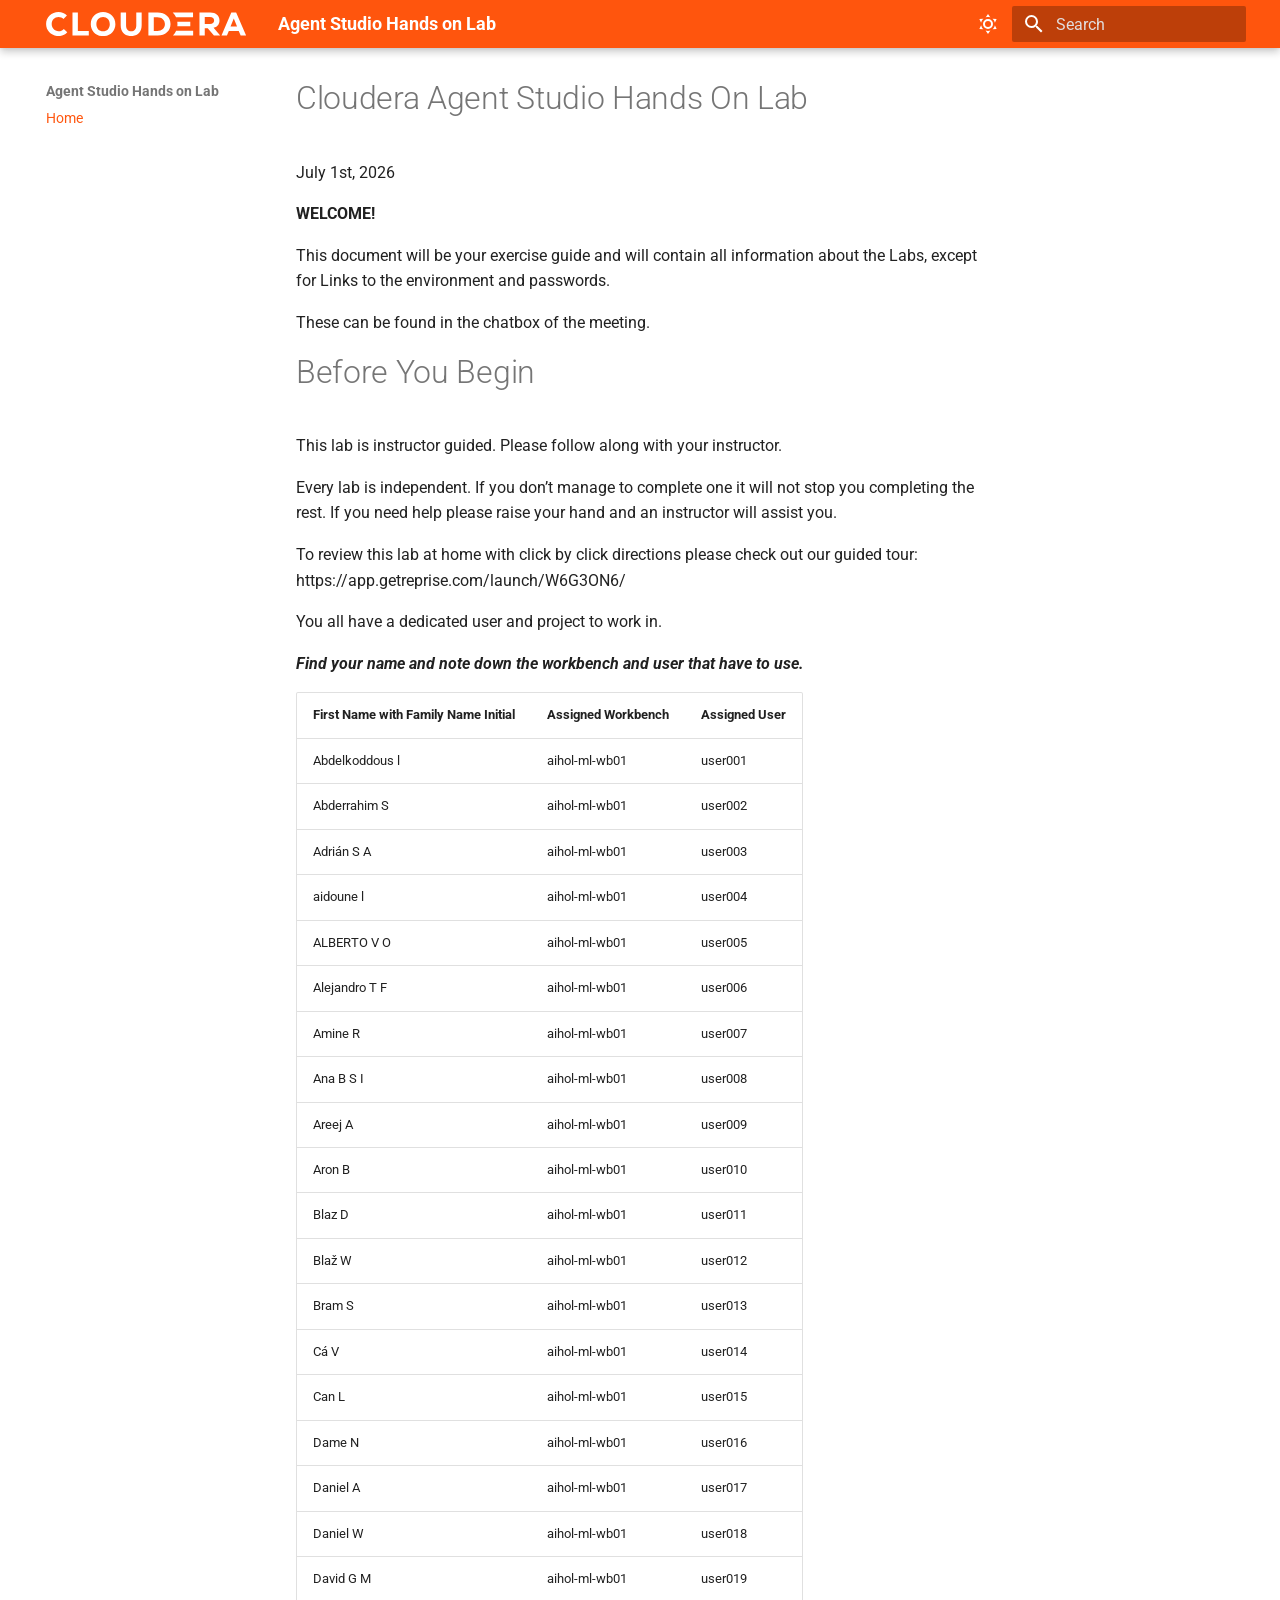
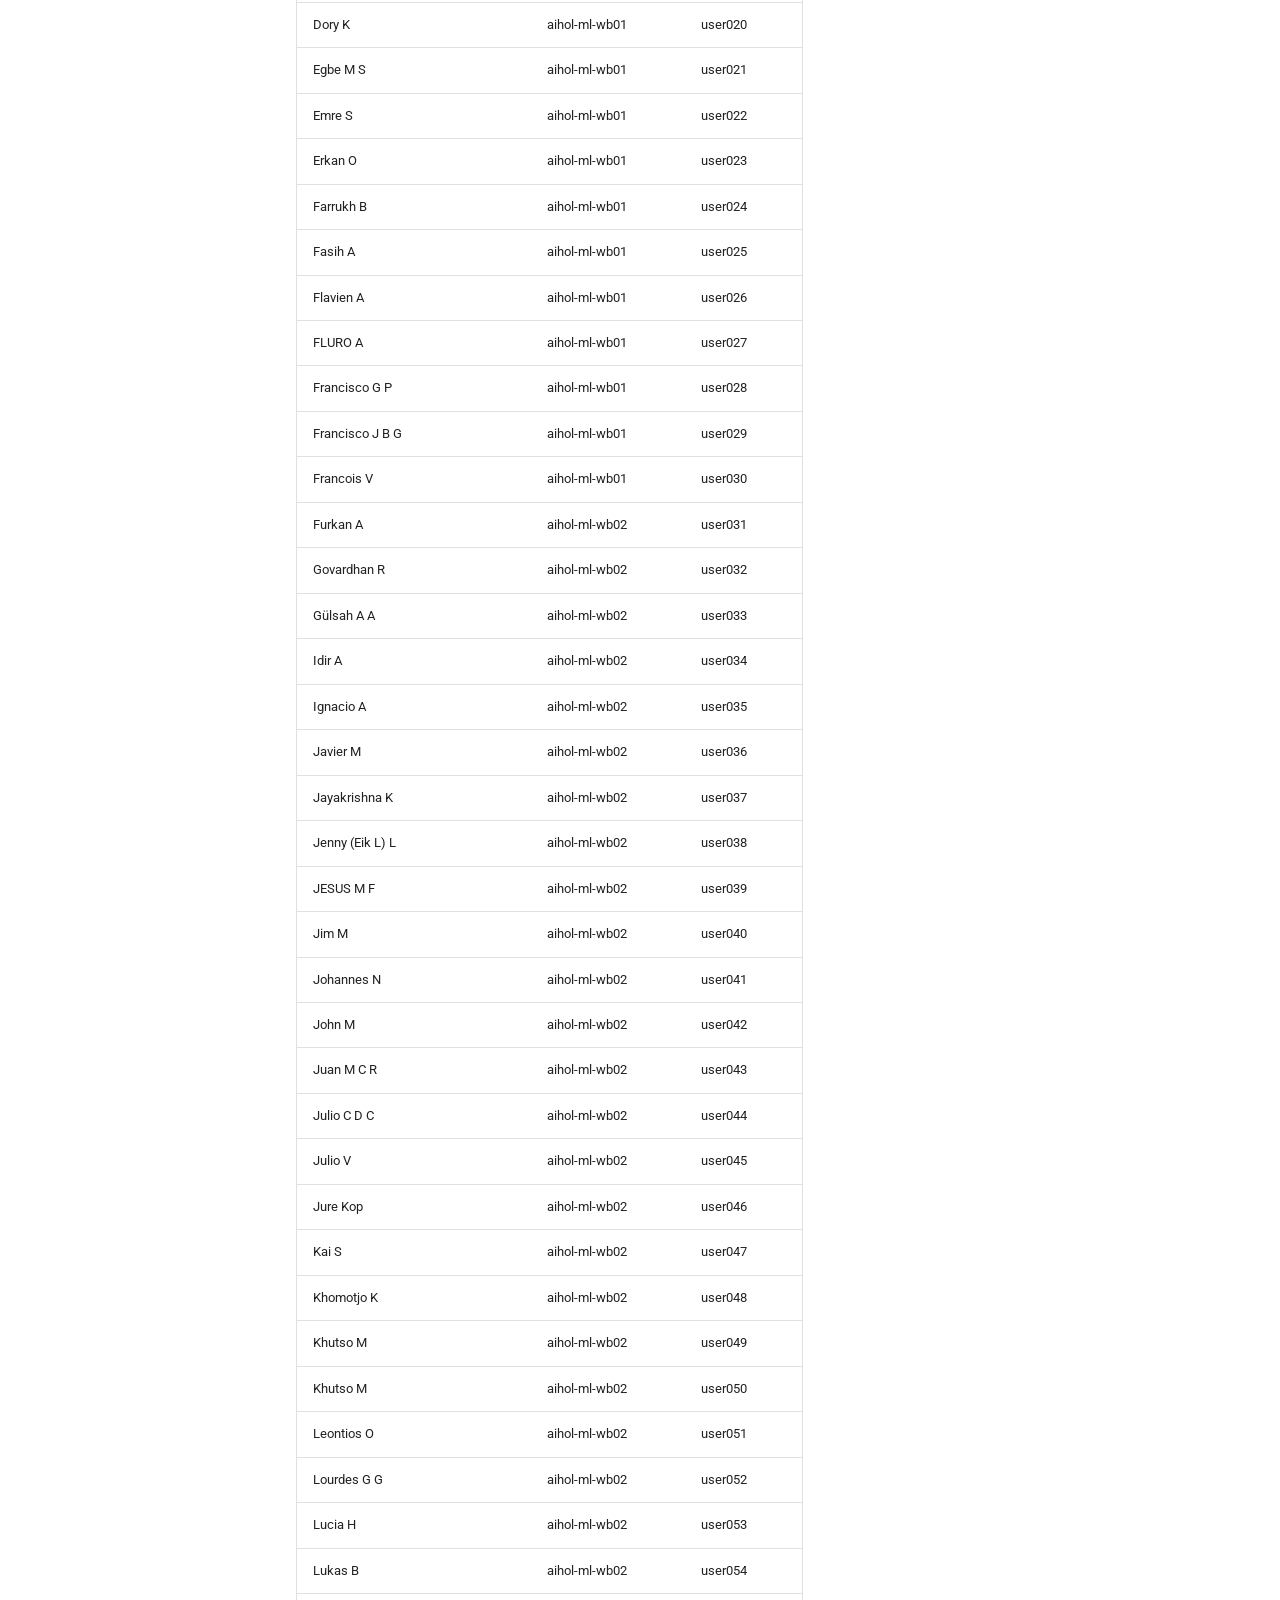
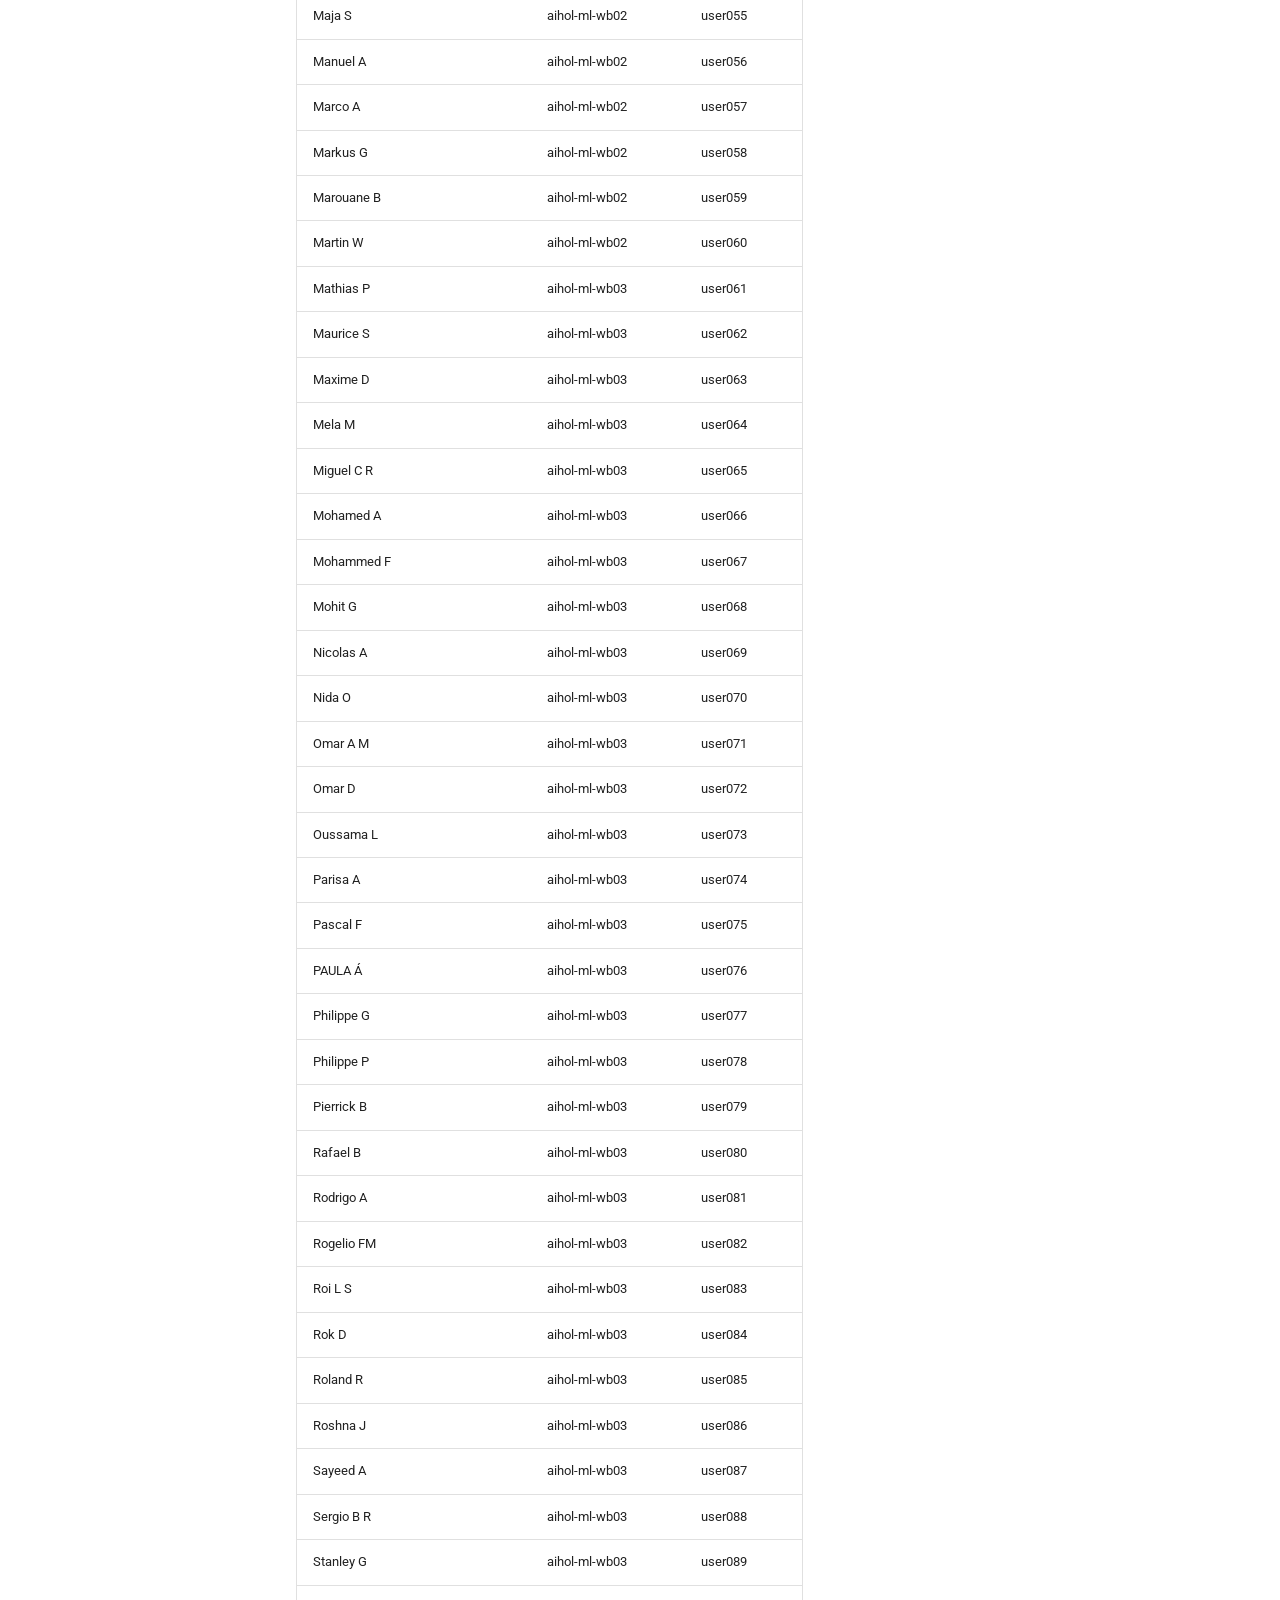
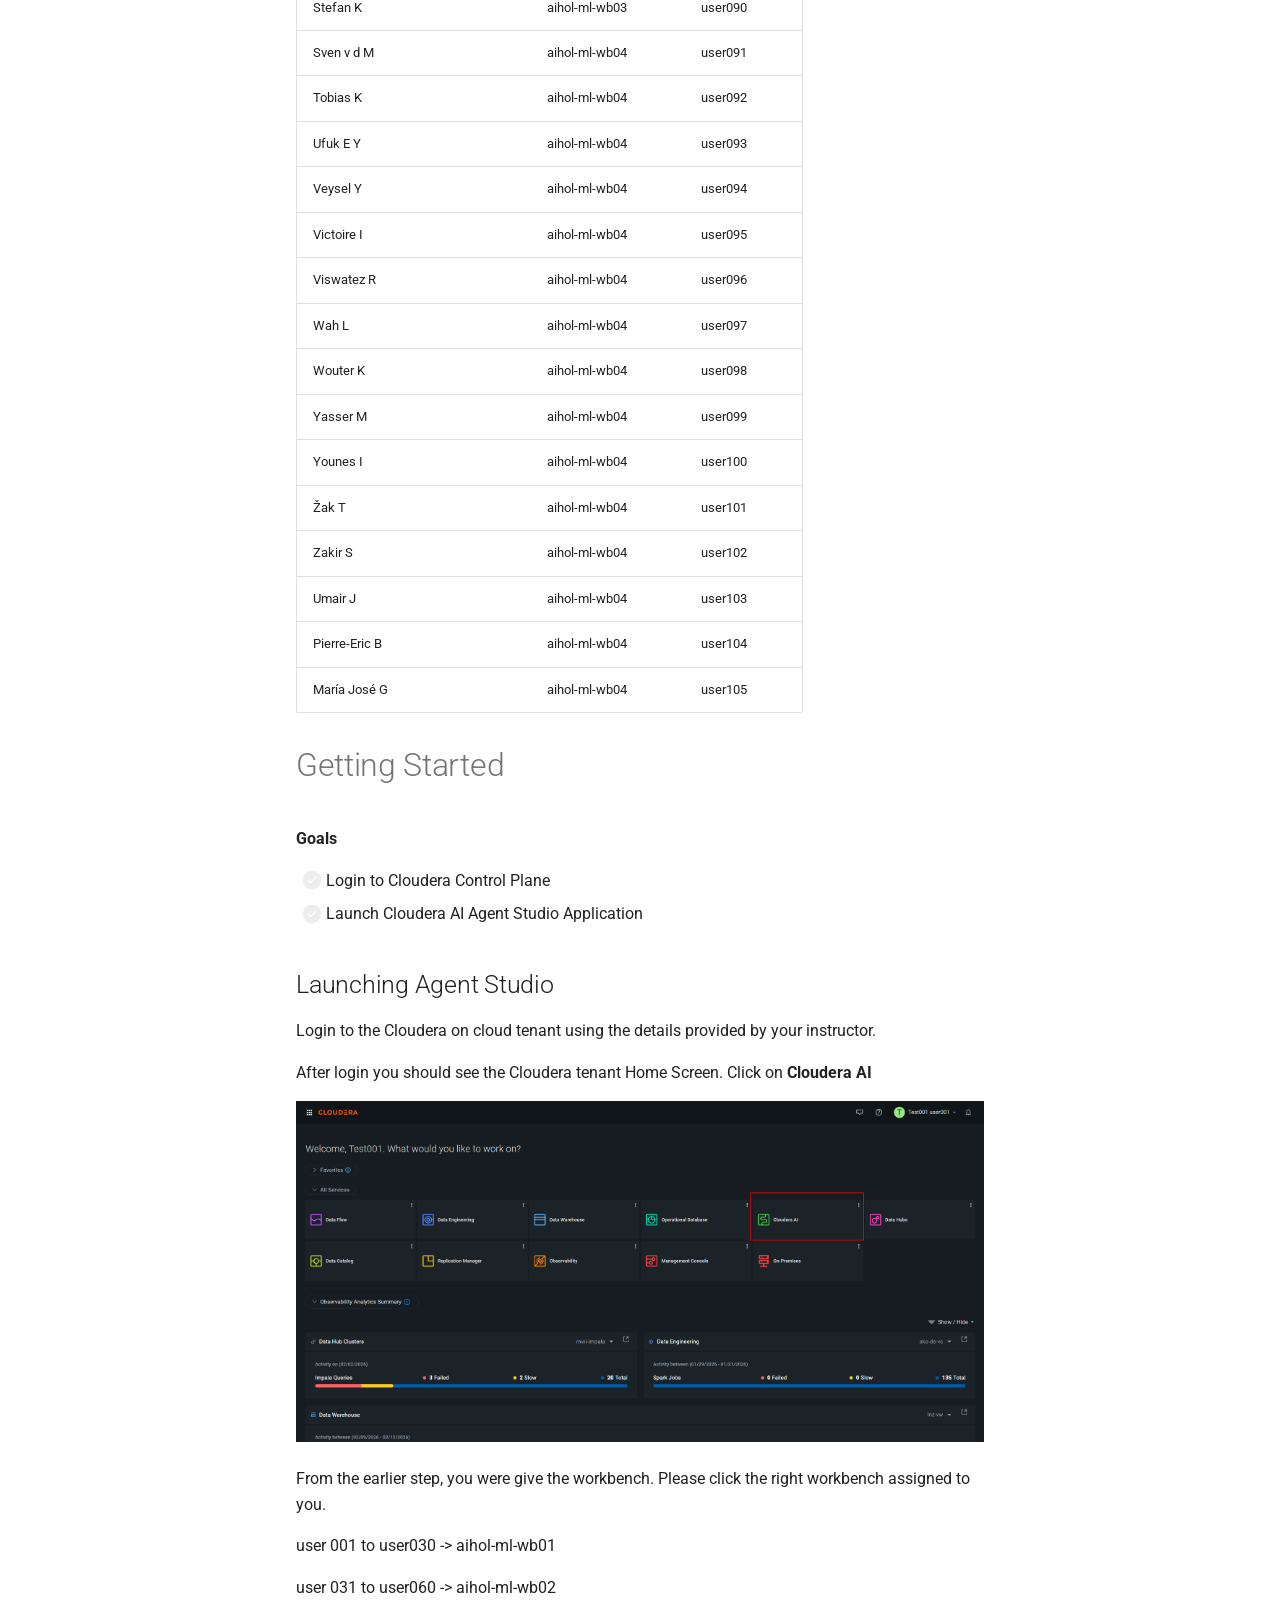
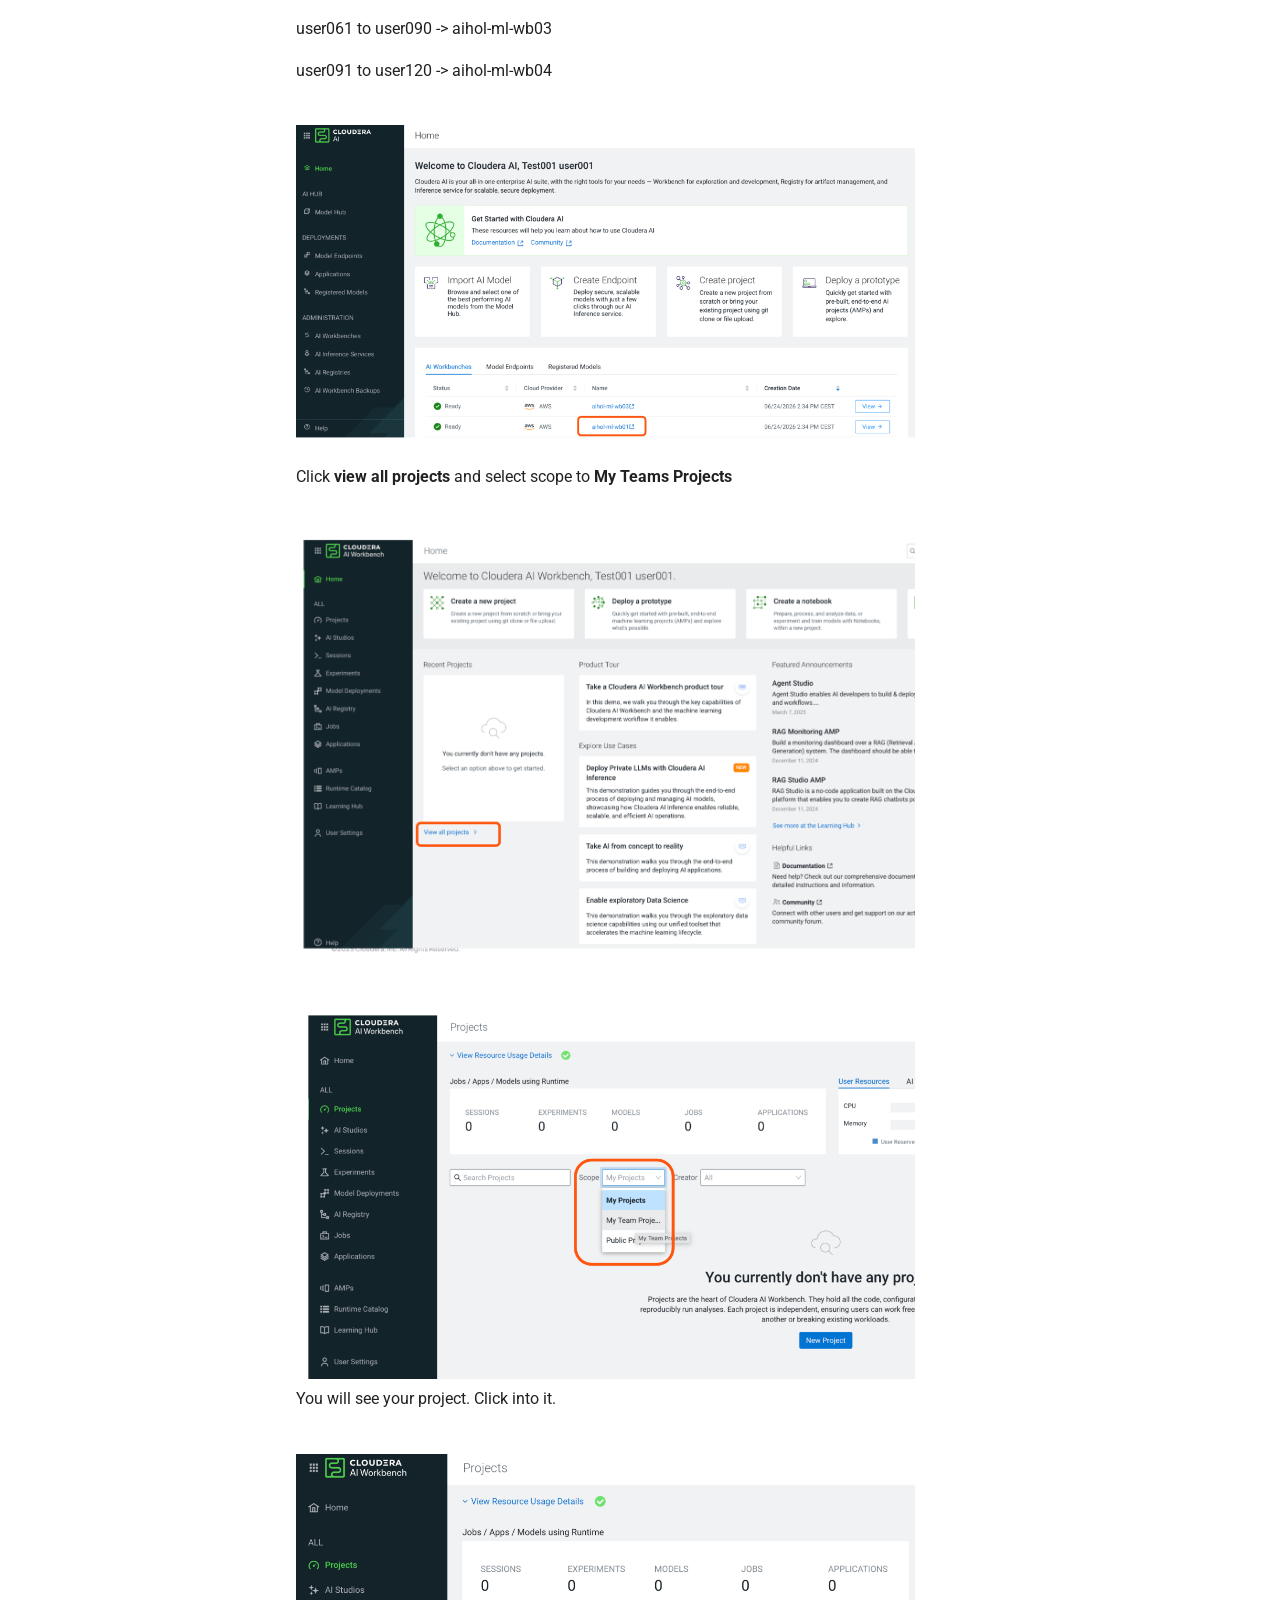
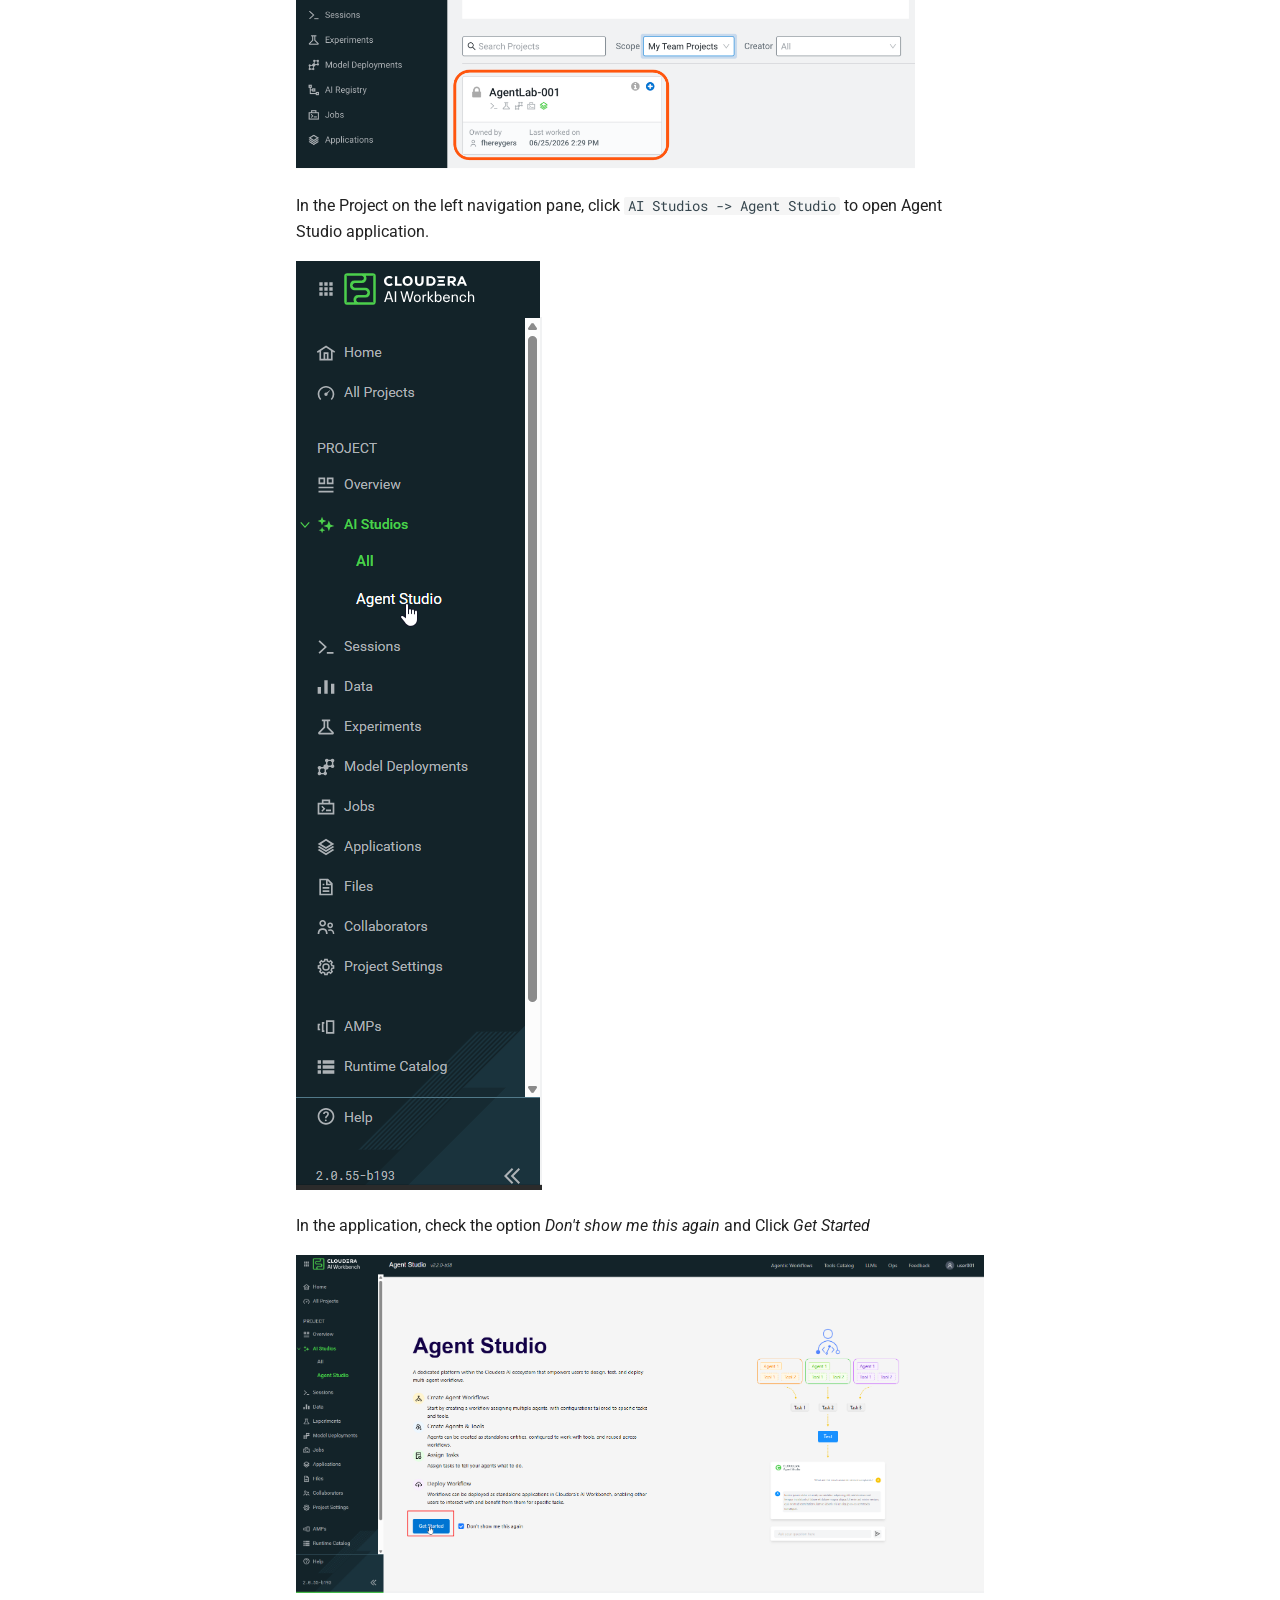
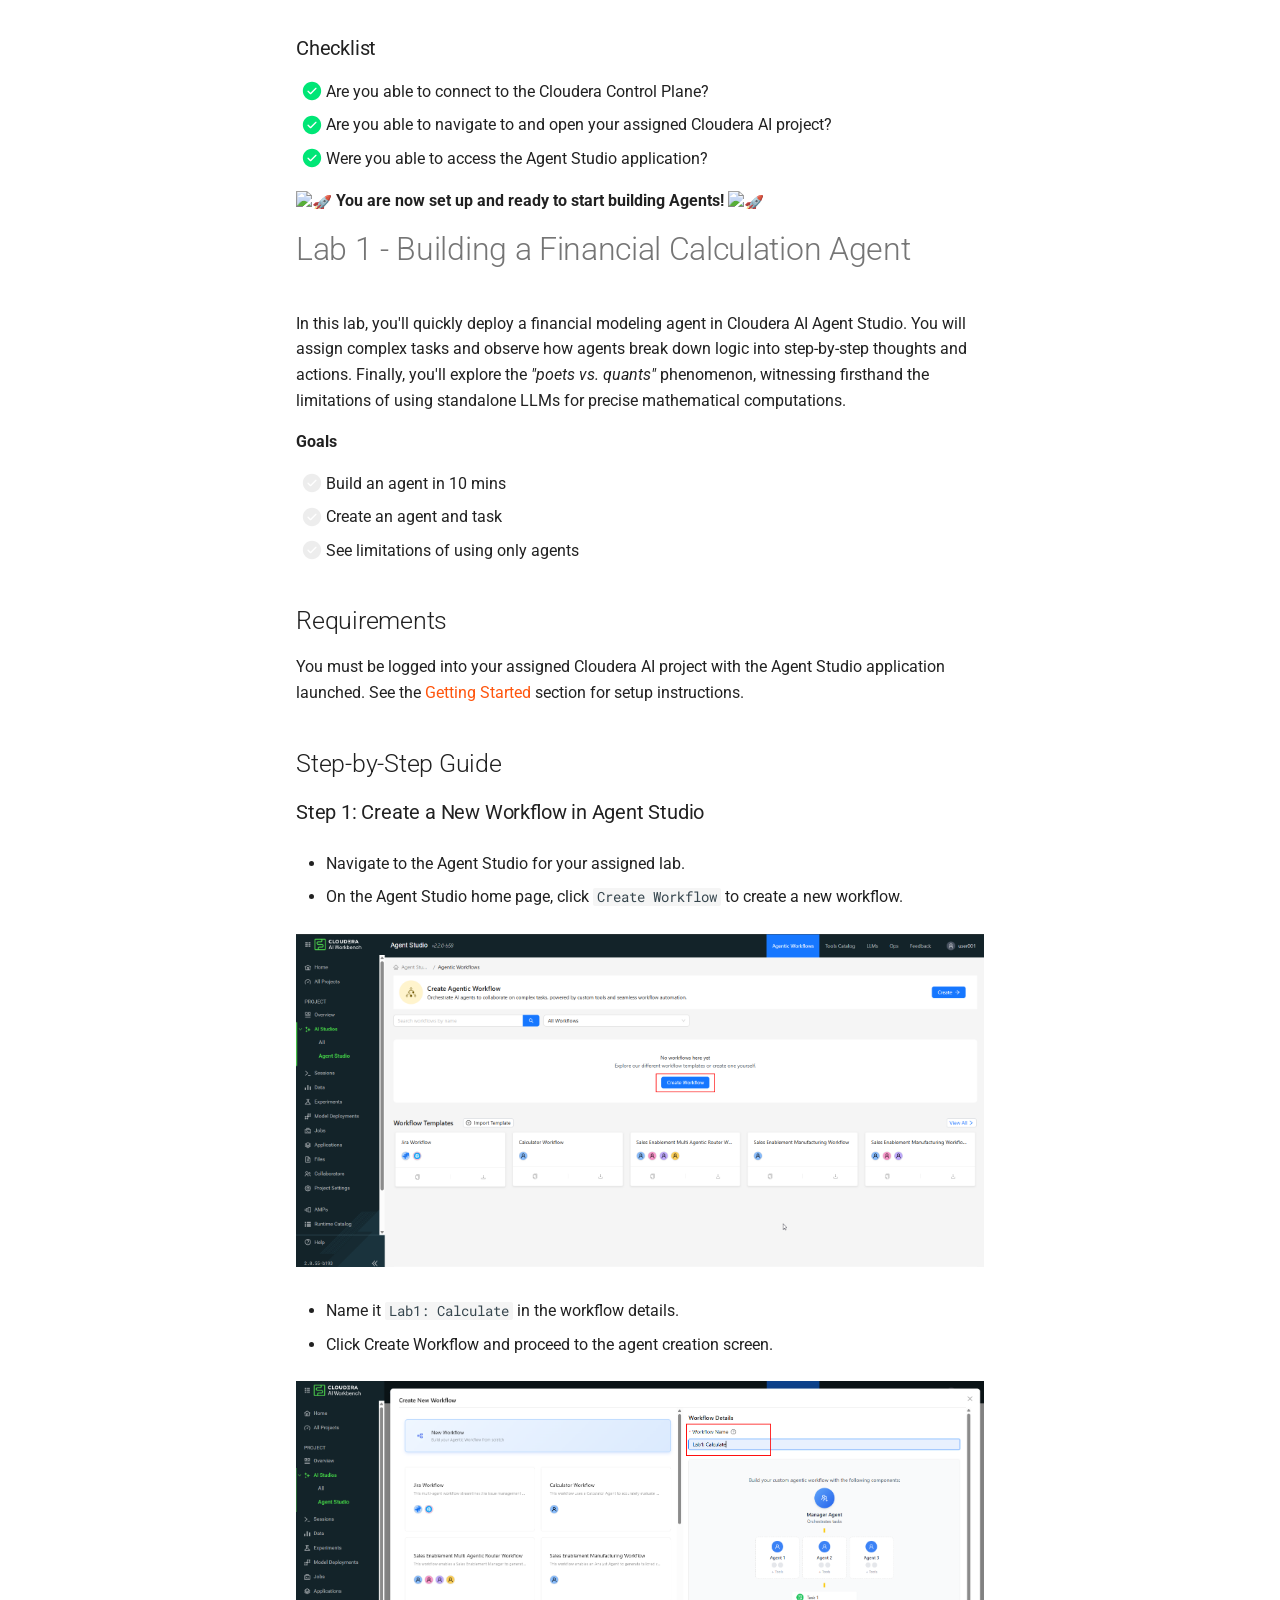
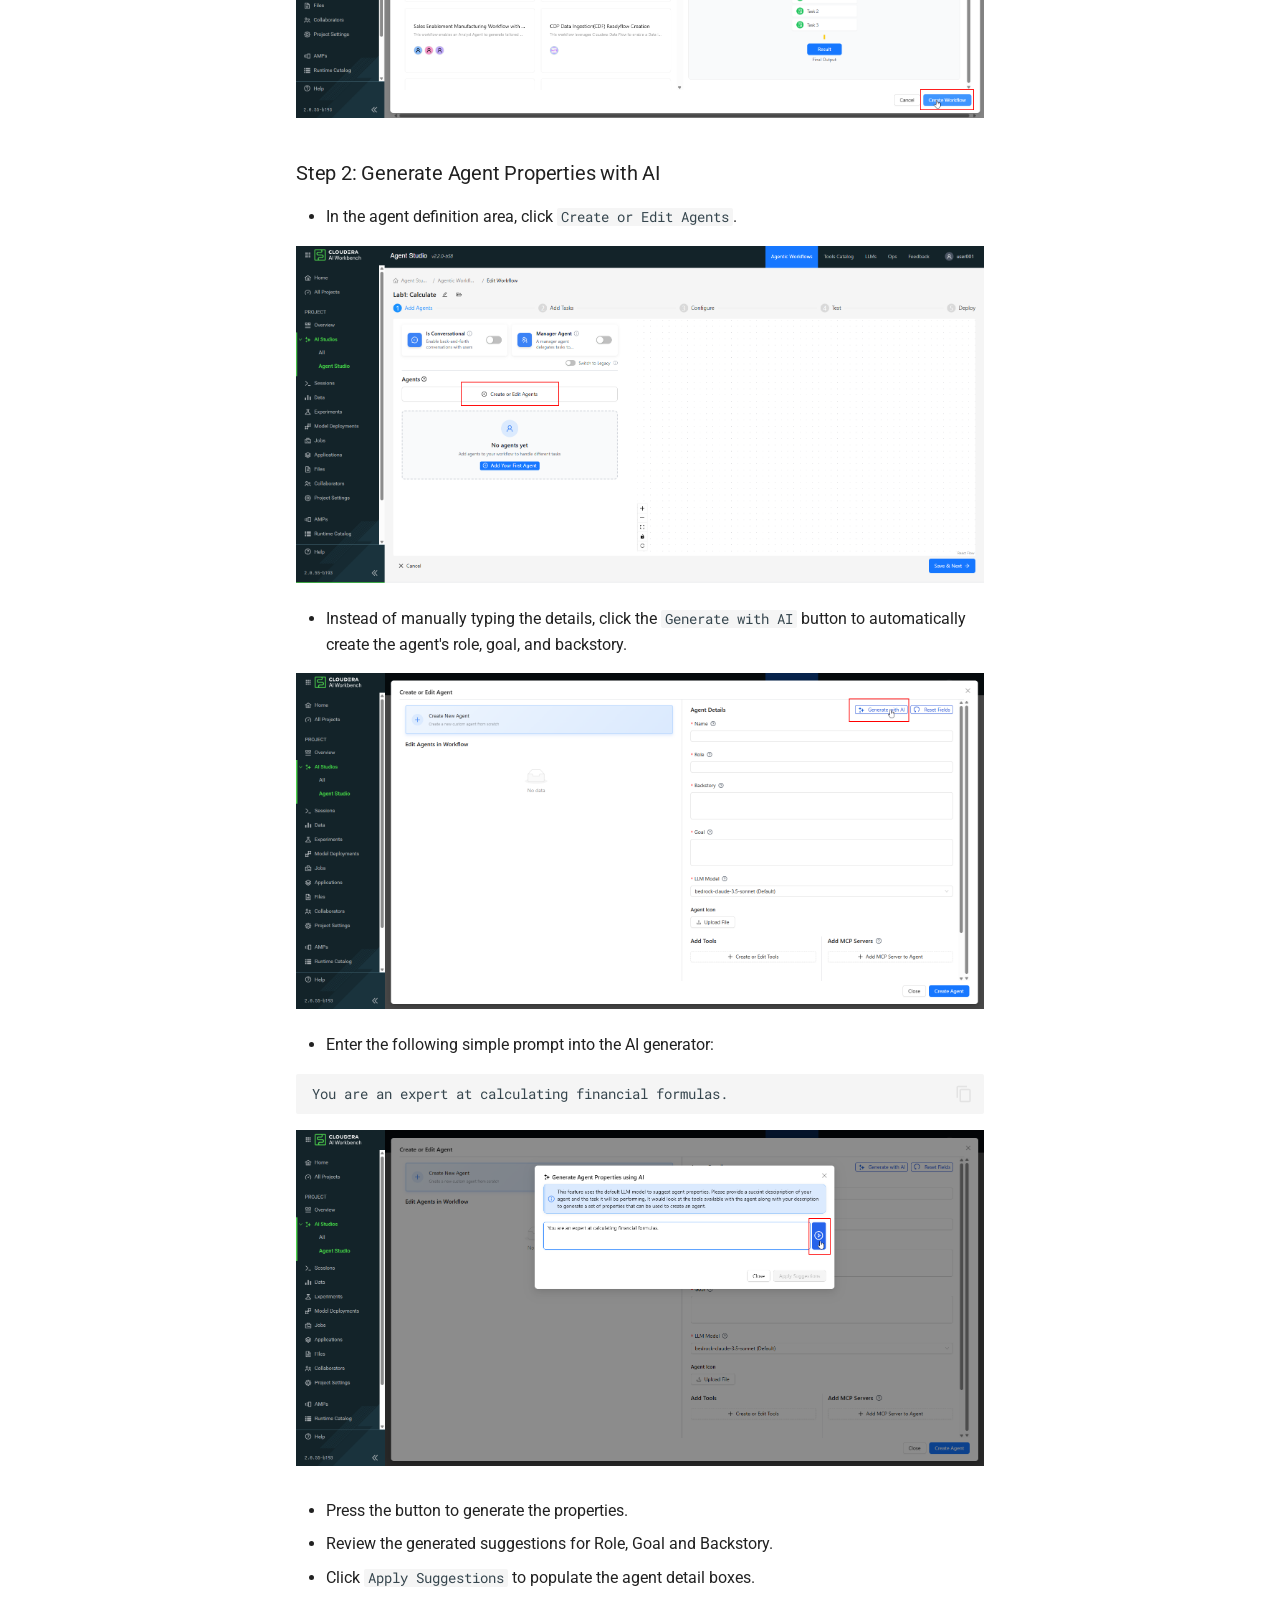
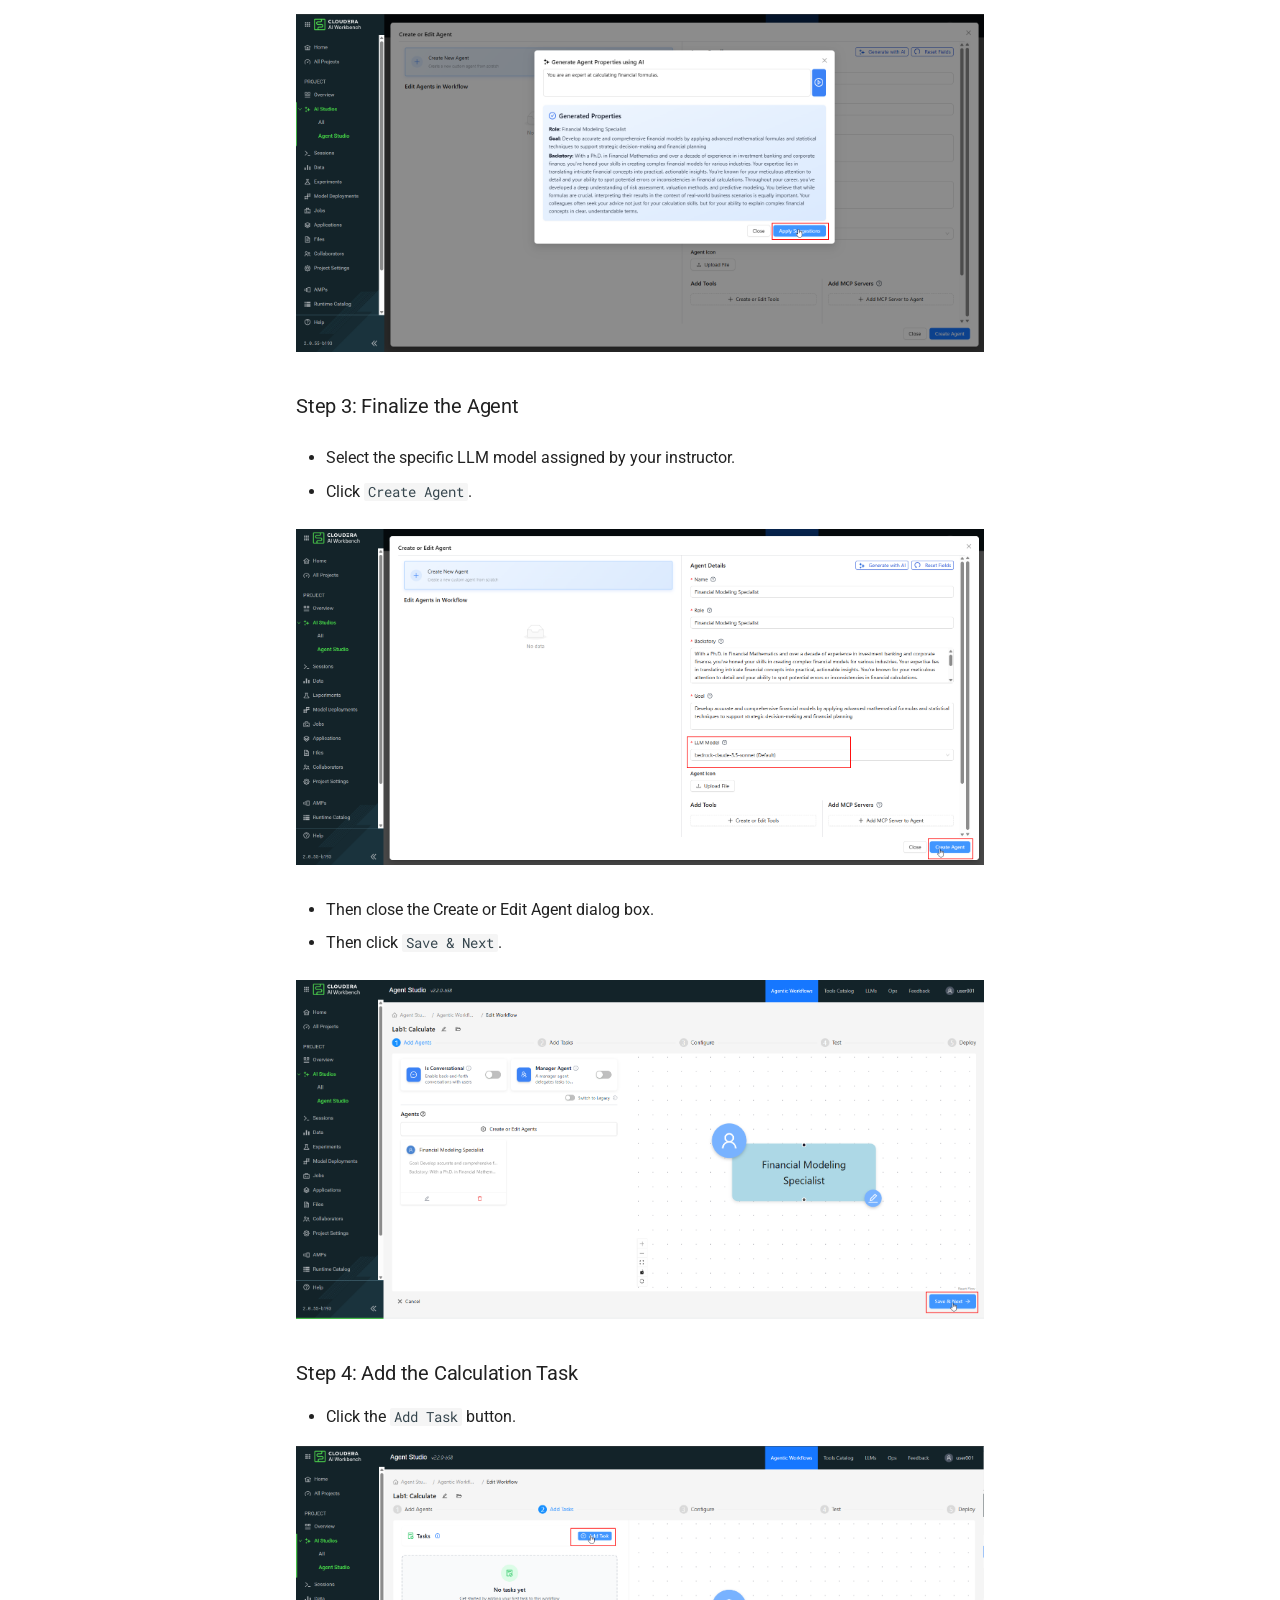
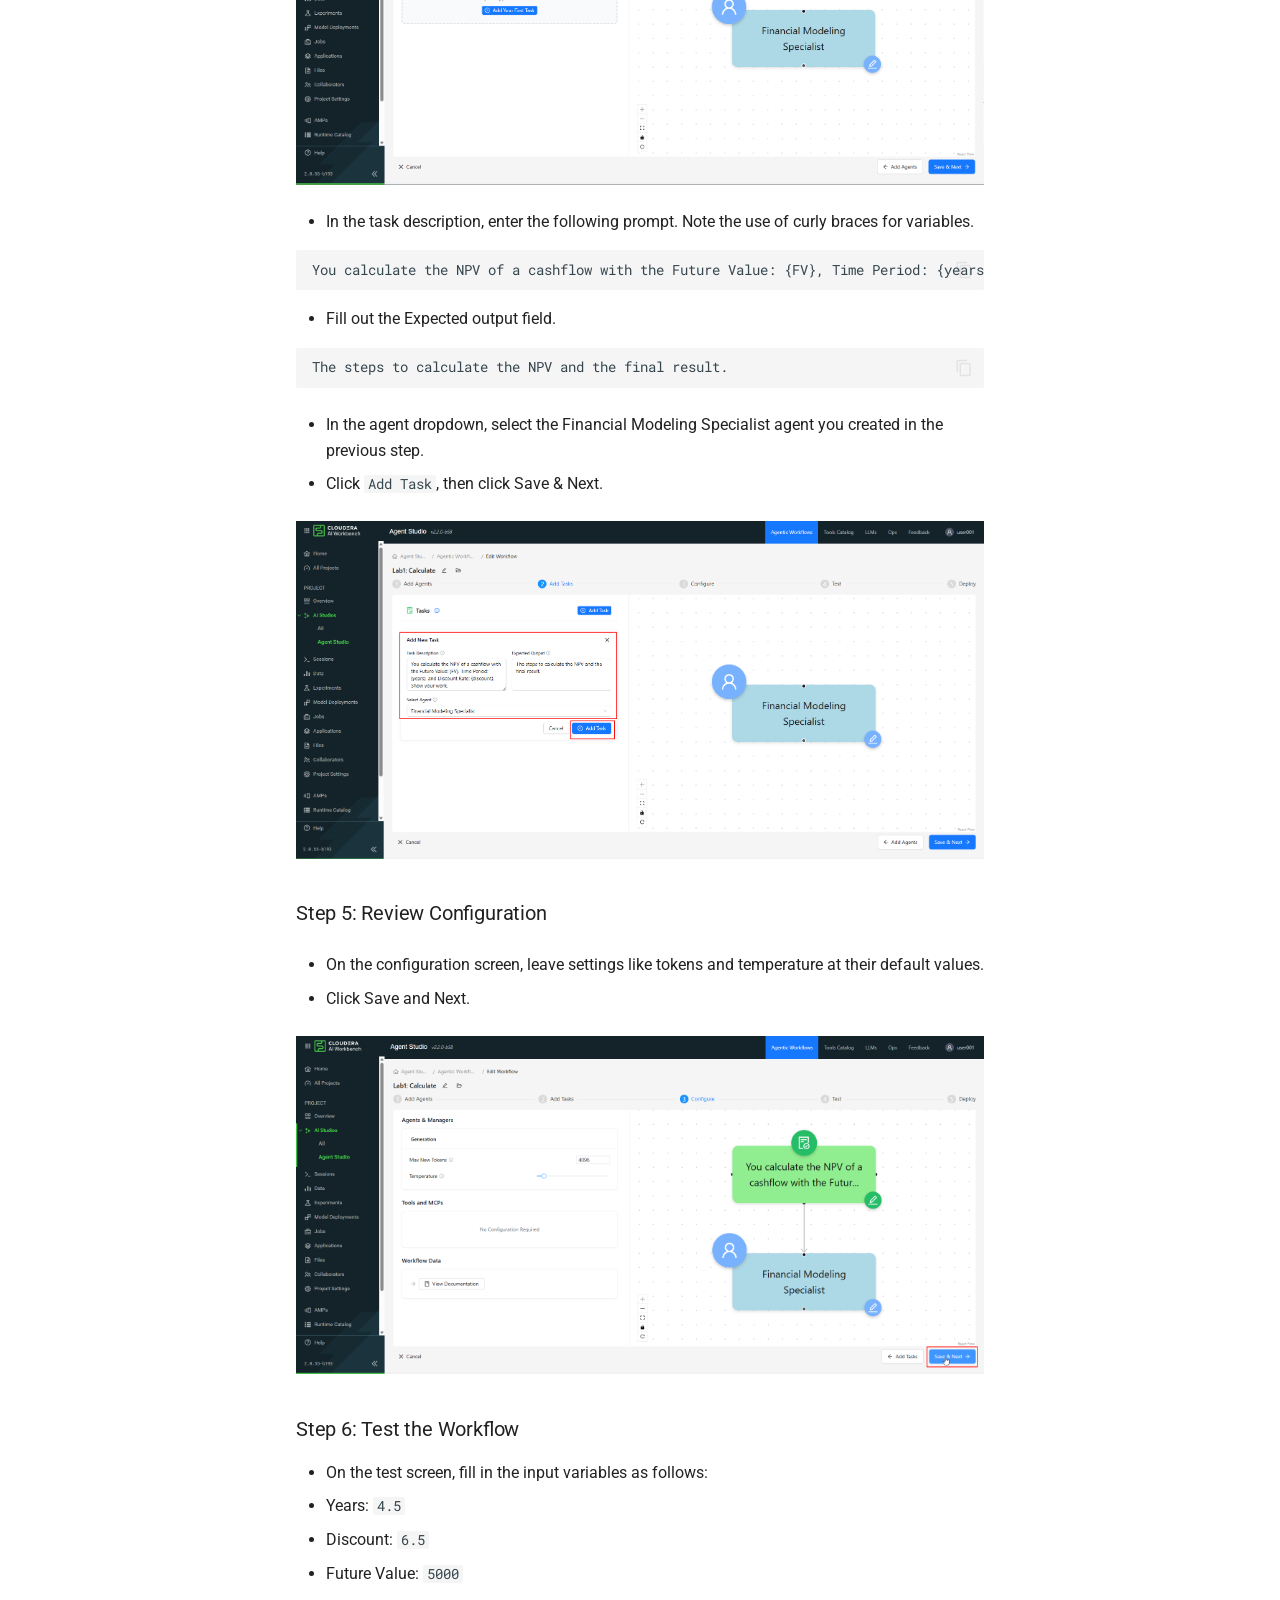
==== commit a5cc5b8f: "Deployed 86380bd with MkDocs version: 1.6.1" ====
--- a/index.html
+++ b/index.html
@@ -819,6 +819,21 @@
 <td>Zakir S</td>
 <td>aihol-ml-wb04</td>
 <td>user102</td>
+</tr>
+<tr>
+<td>Umair J</td>
+<td>aihol-ml-wb04</td>
+<td>user103</td>
+</tr>
+<tr>
+<td>Pierre-Eric B</td>
+<td>aihol-ml-wb04</td>
+<td>user104</td>
+</tr>
+<tr>
+<td>María José G</td>
+<td>aihol-ml-wb04</td>
+<td>user105</td>
 </tr>
 </tbody>
 </table>
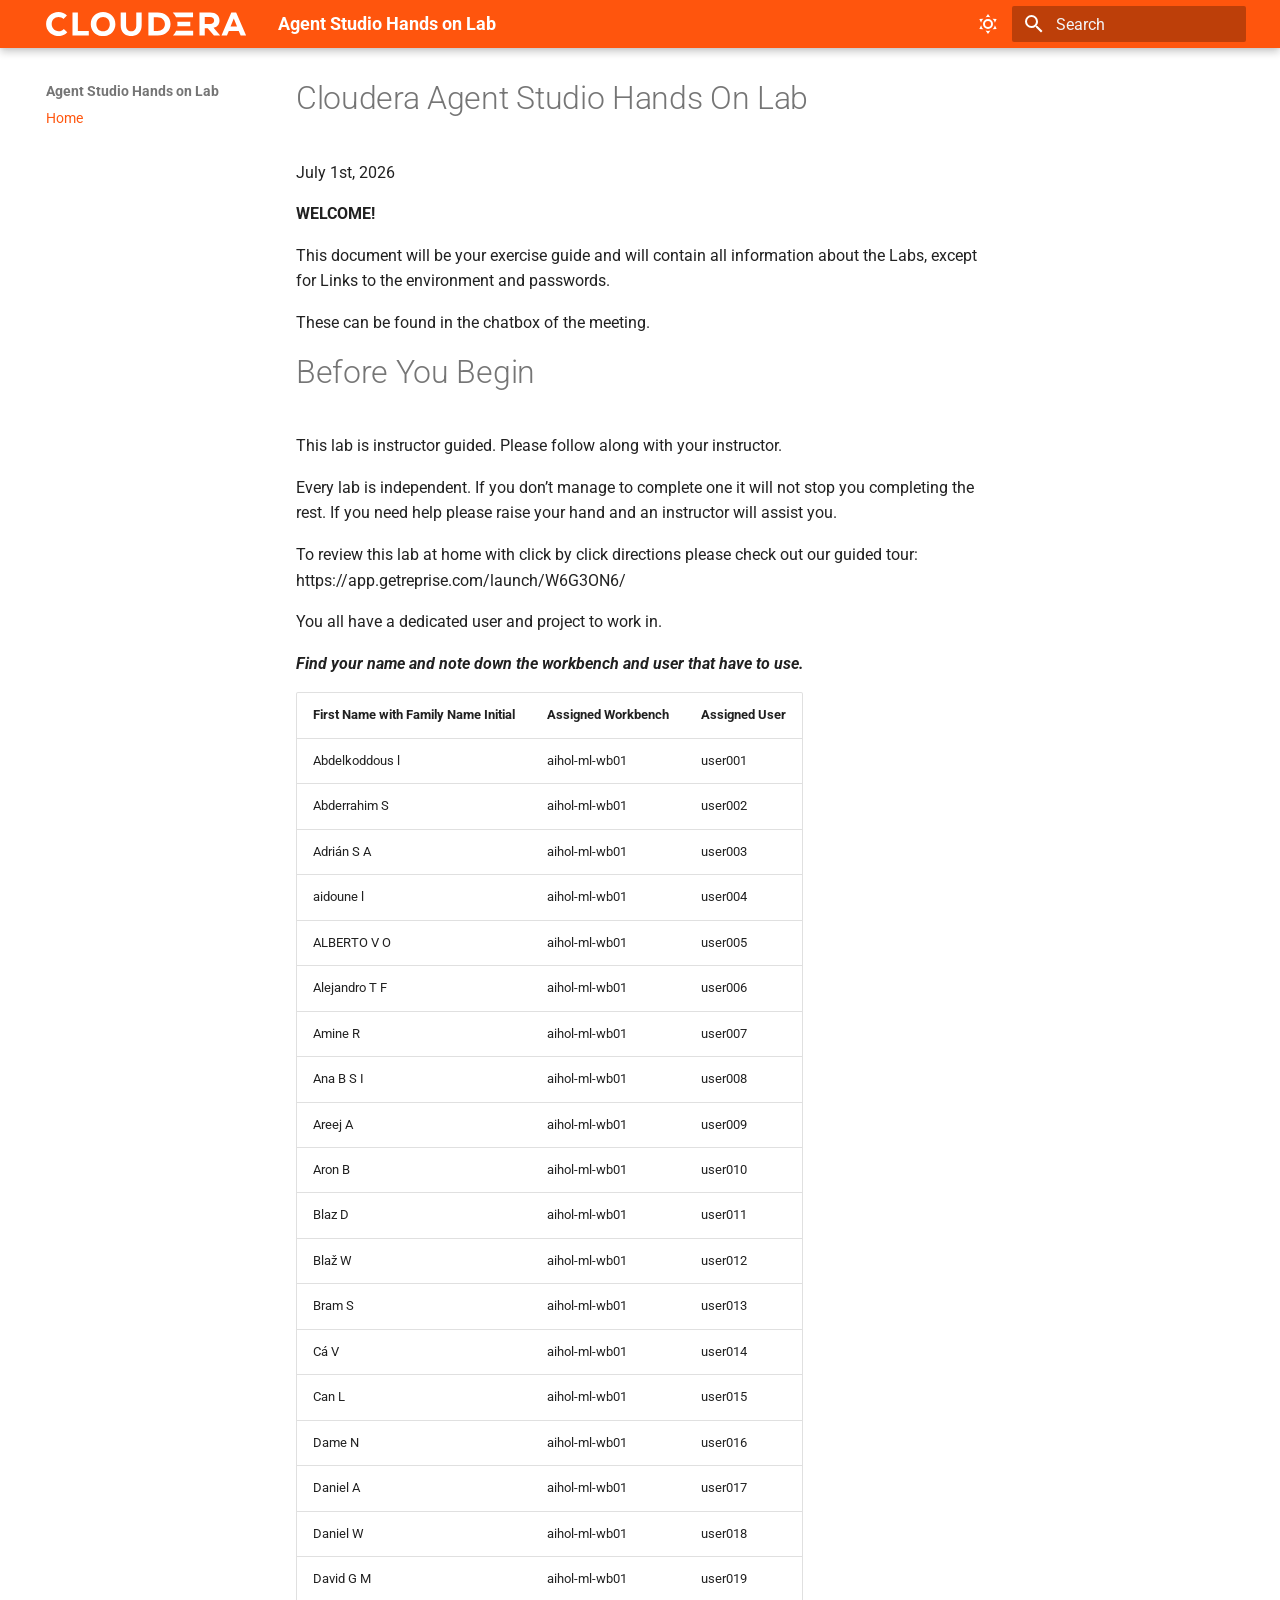
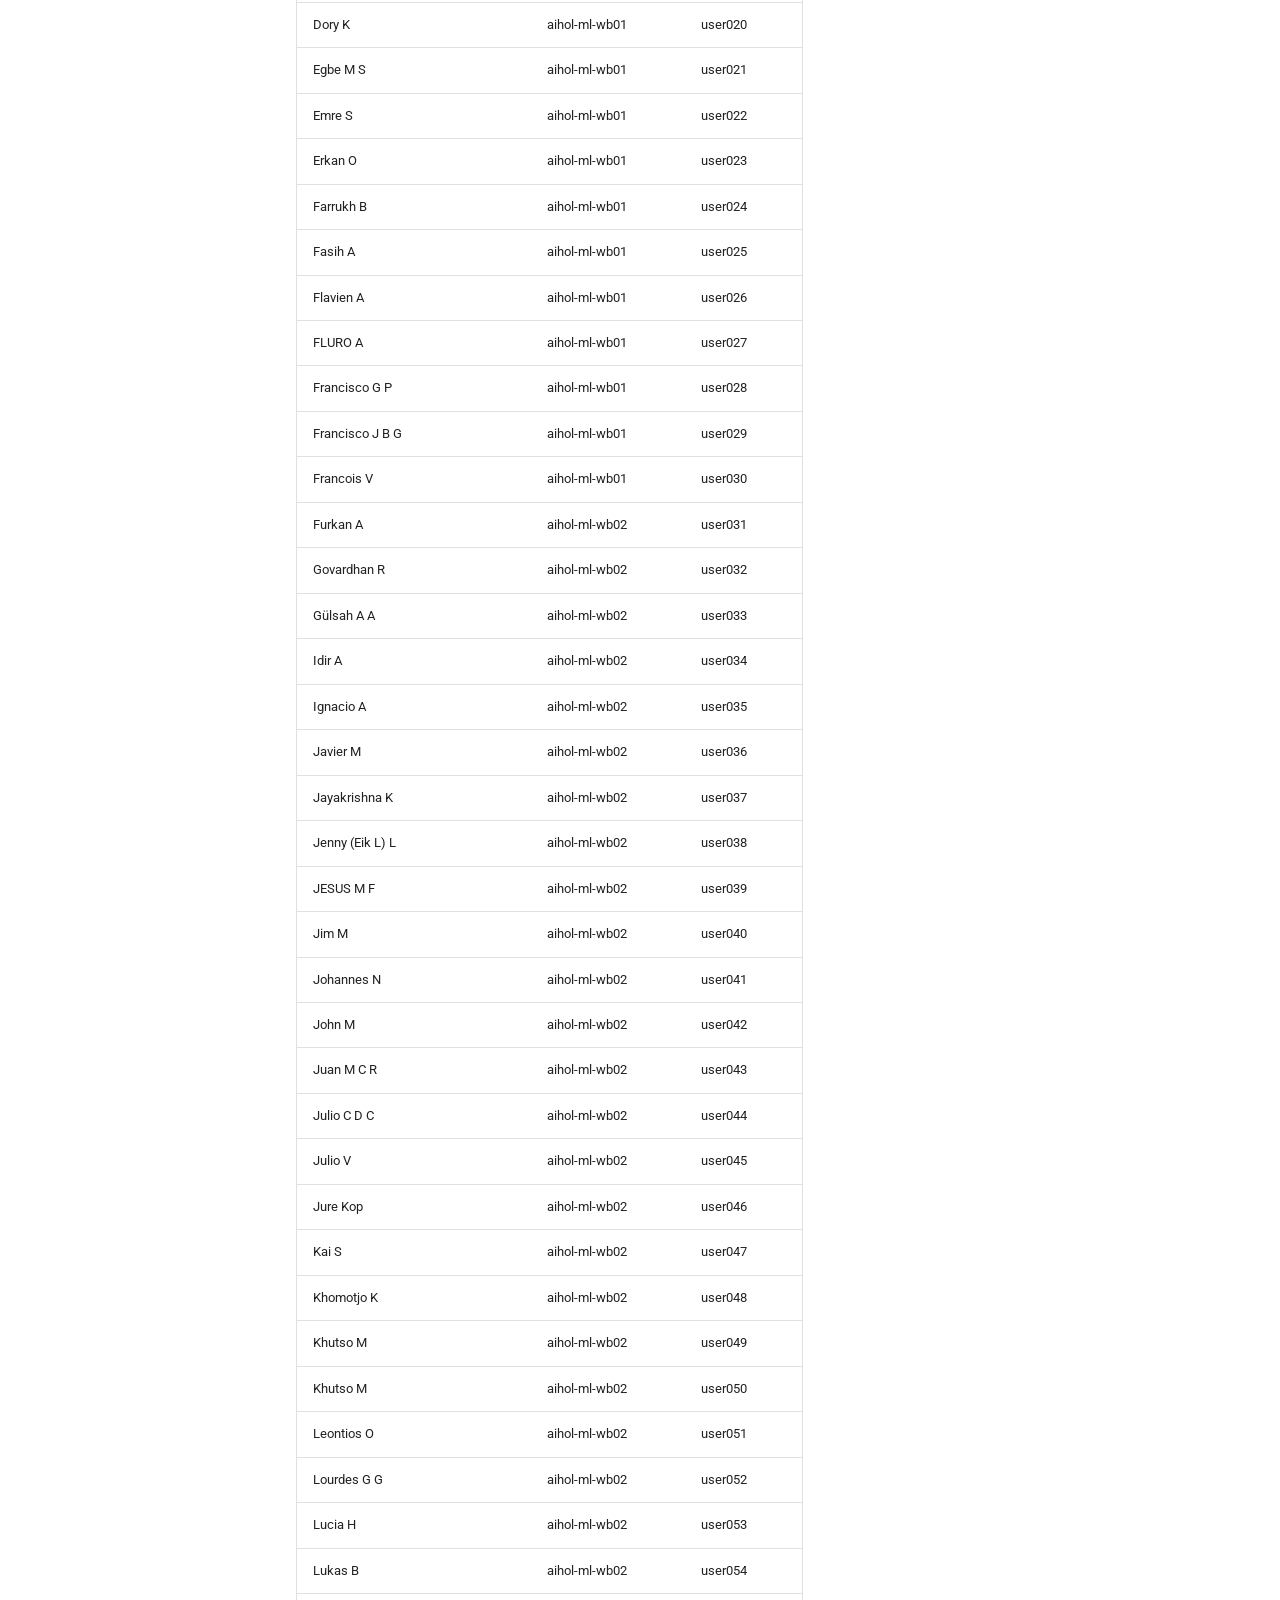
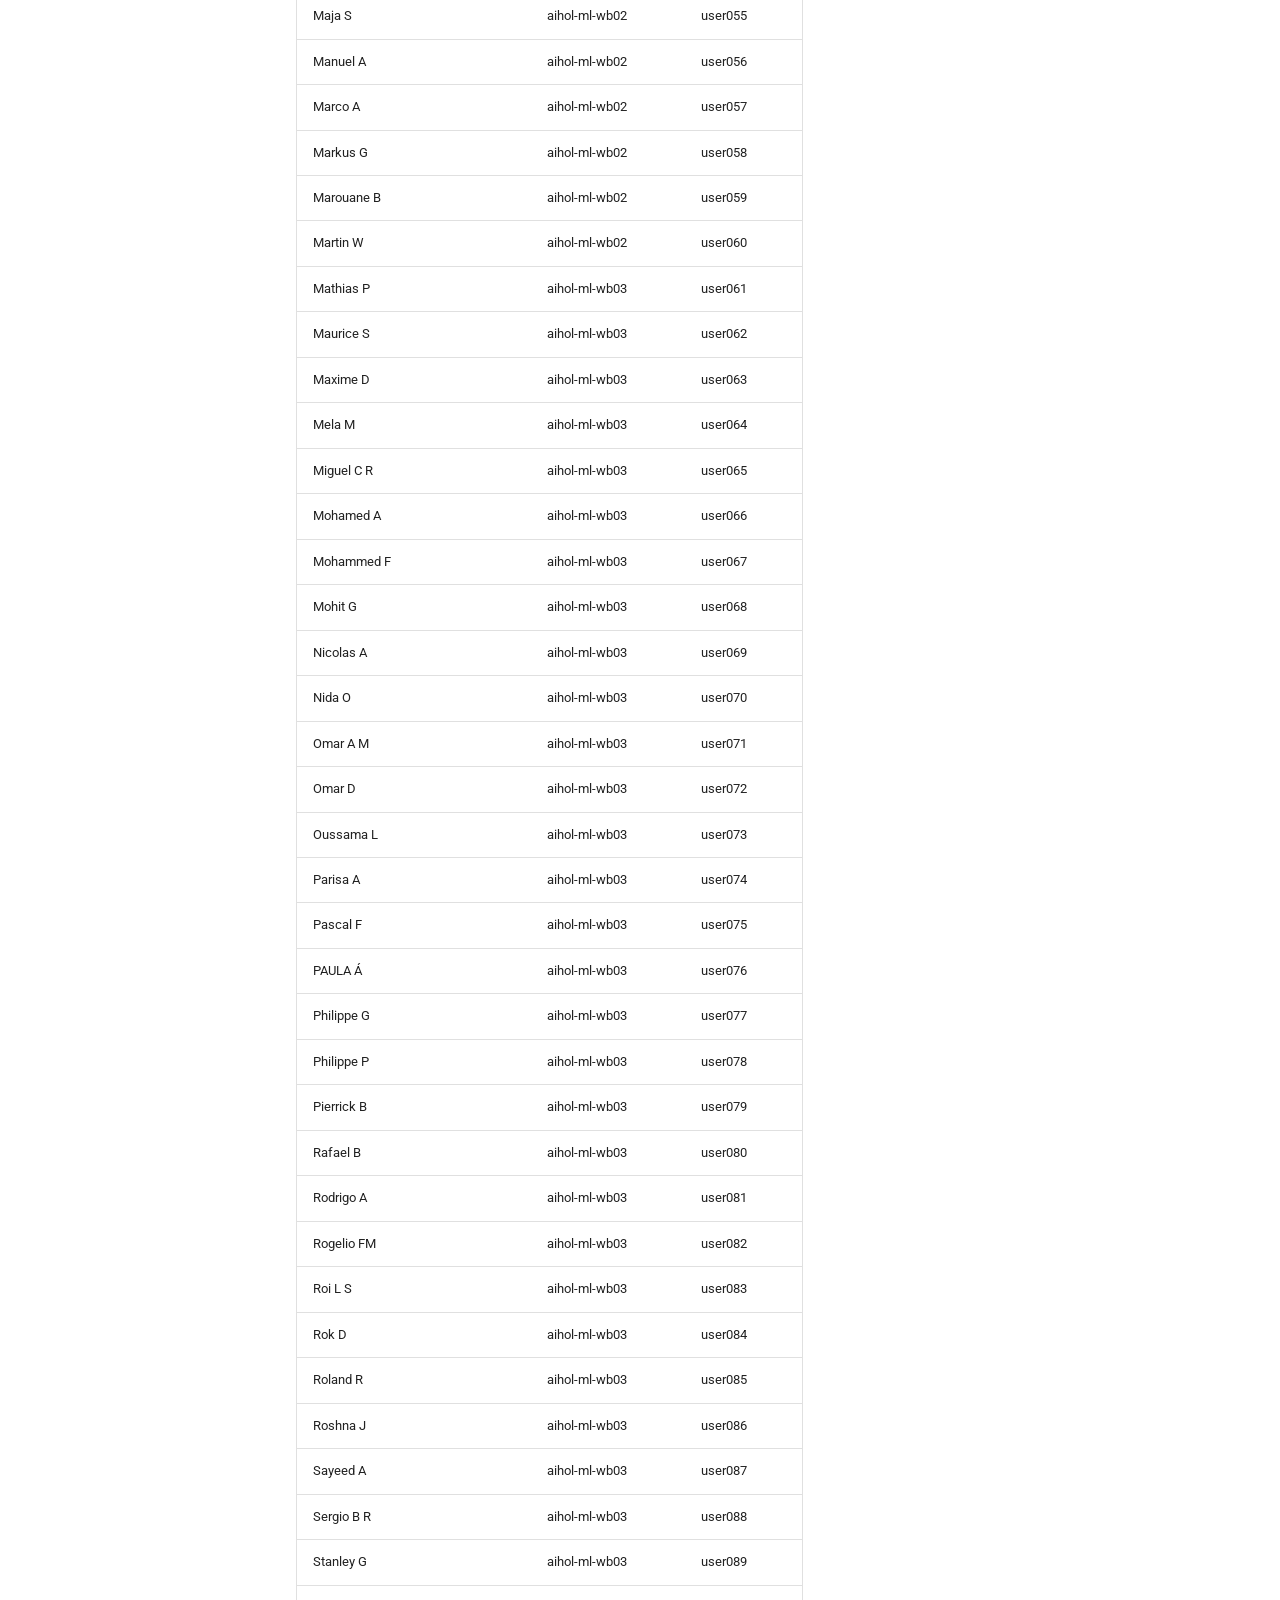
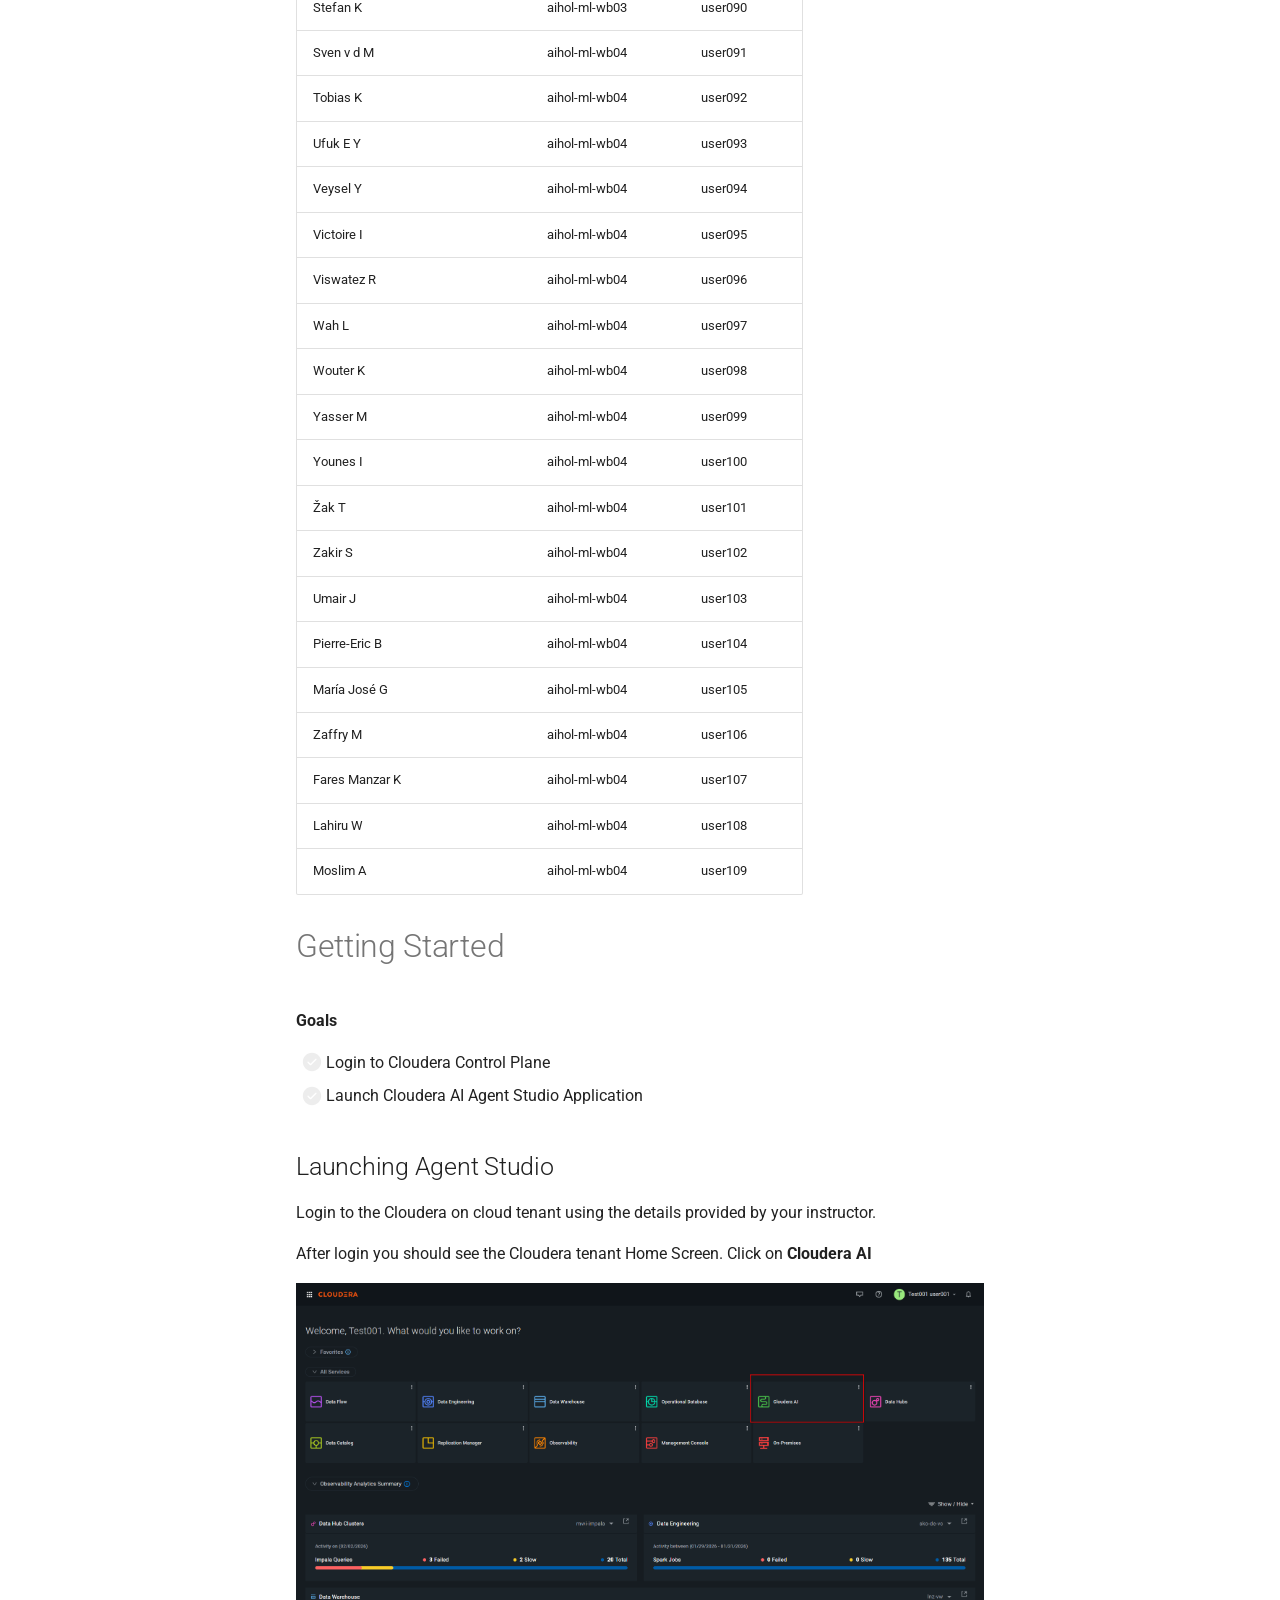
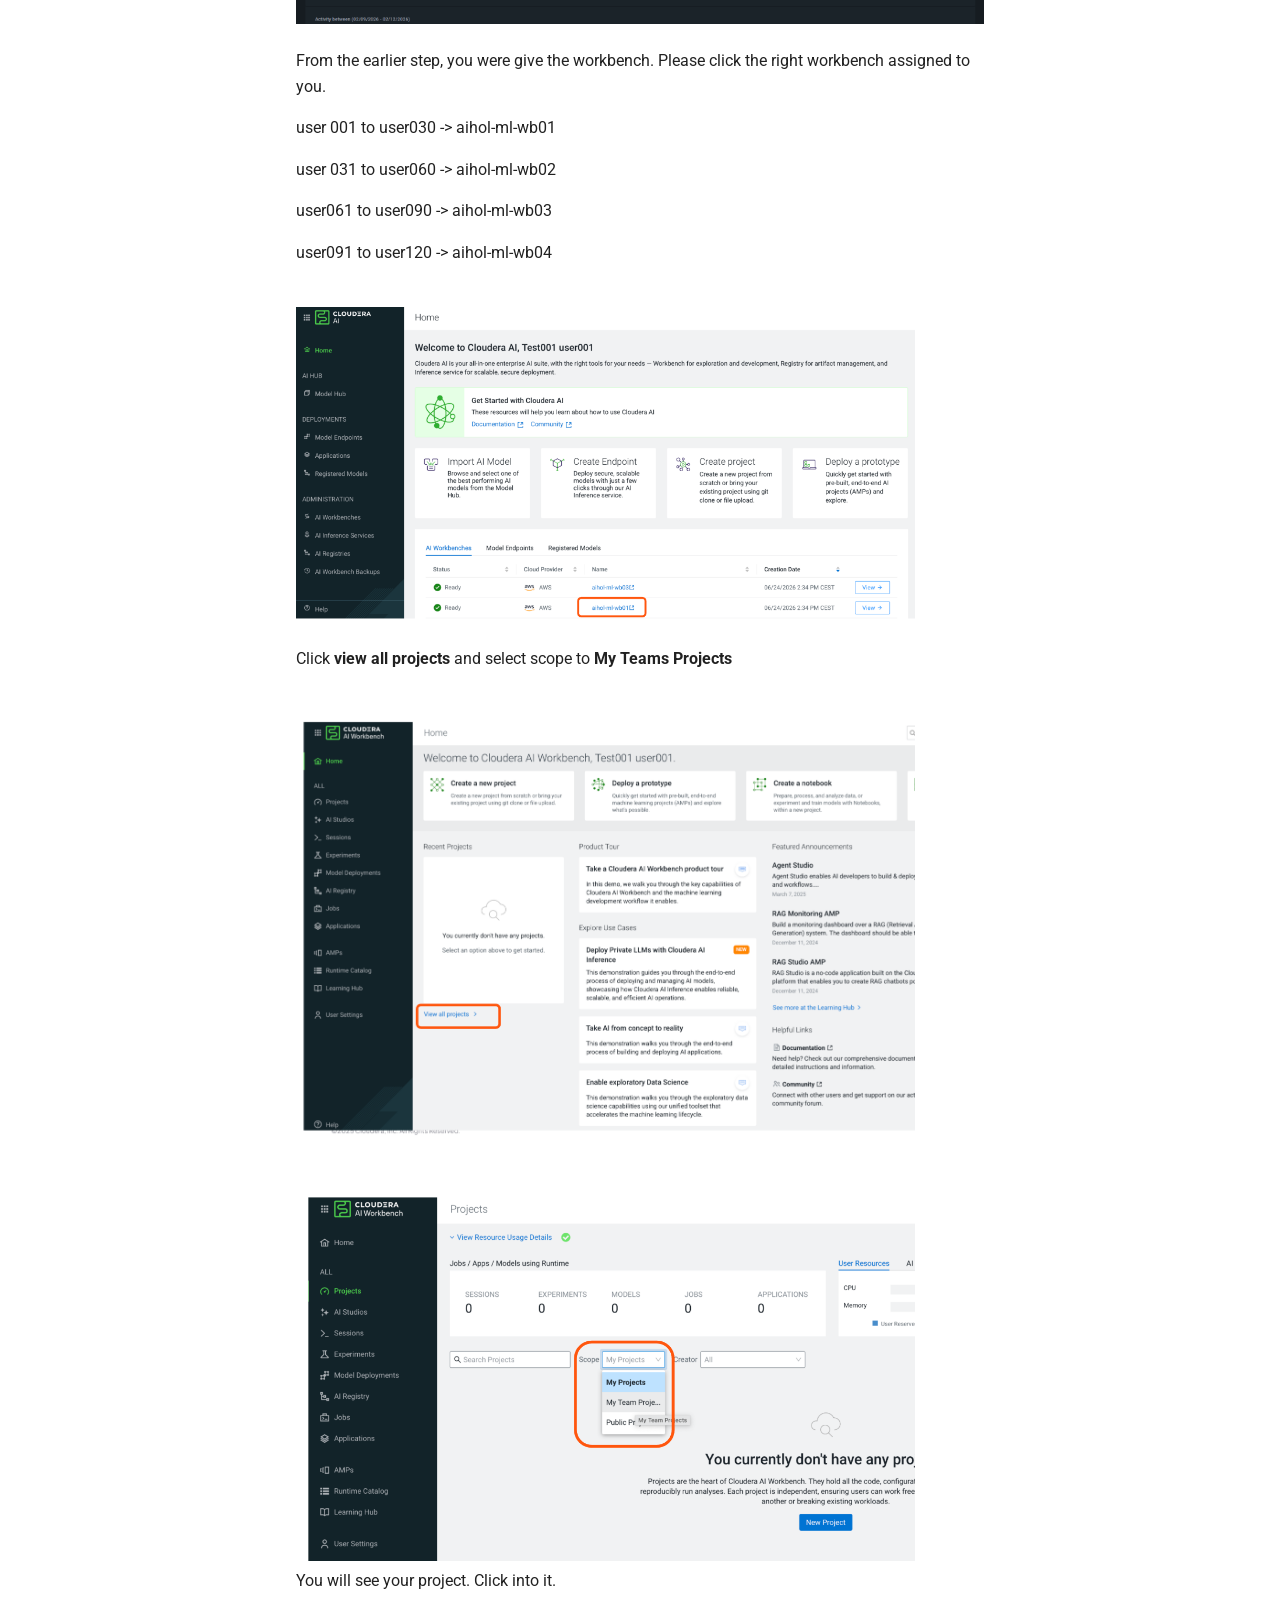
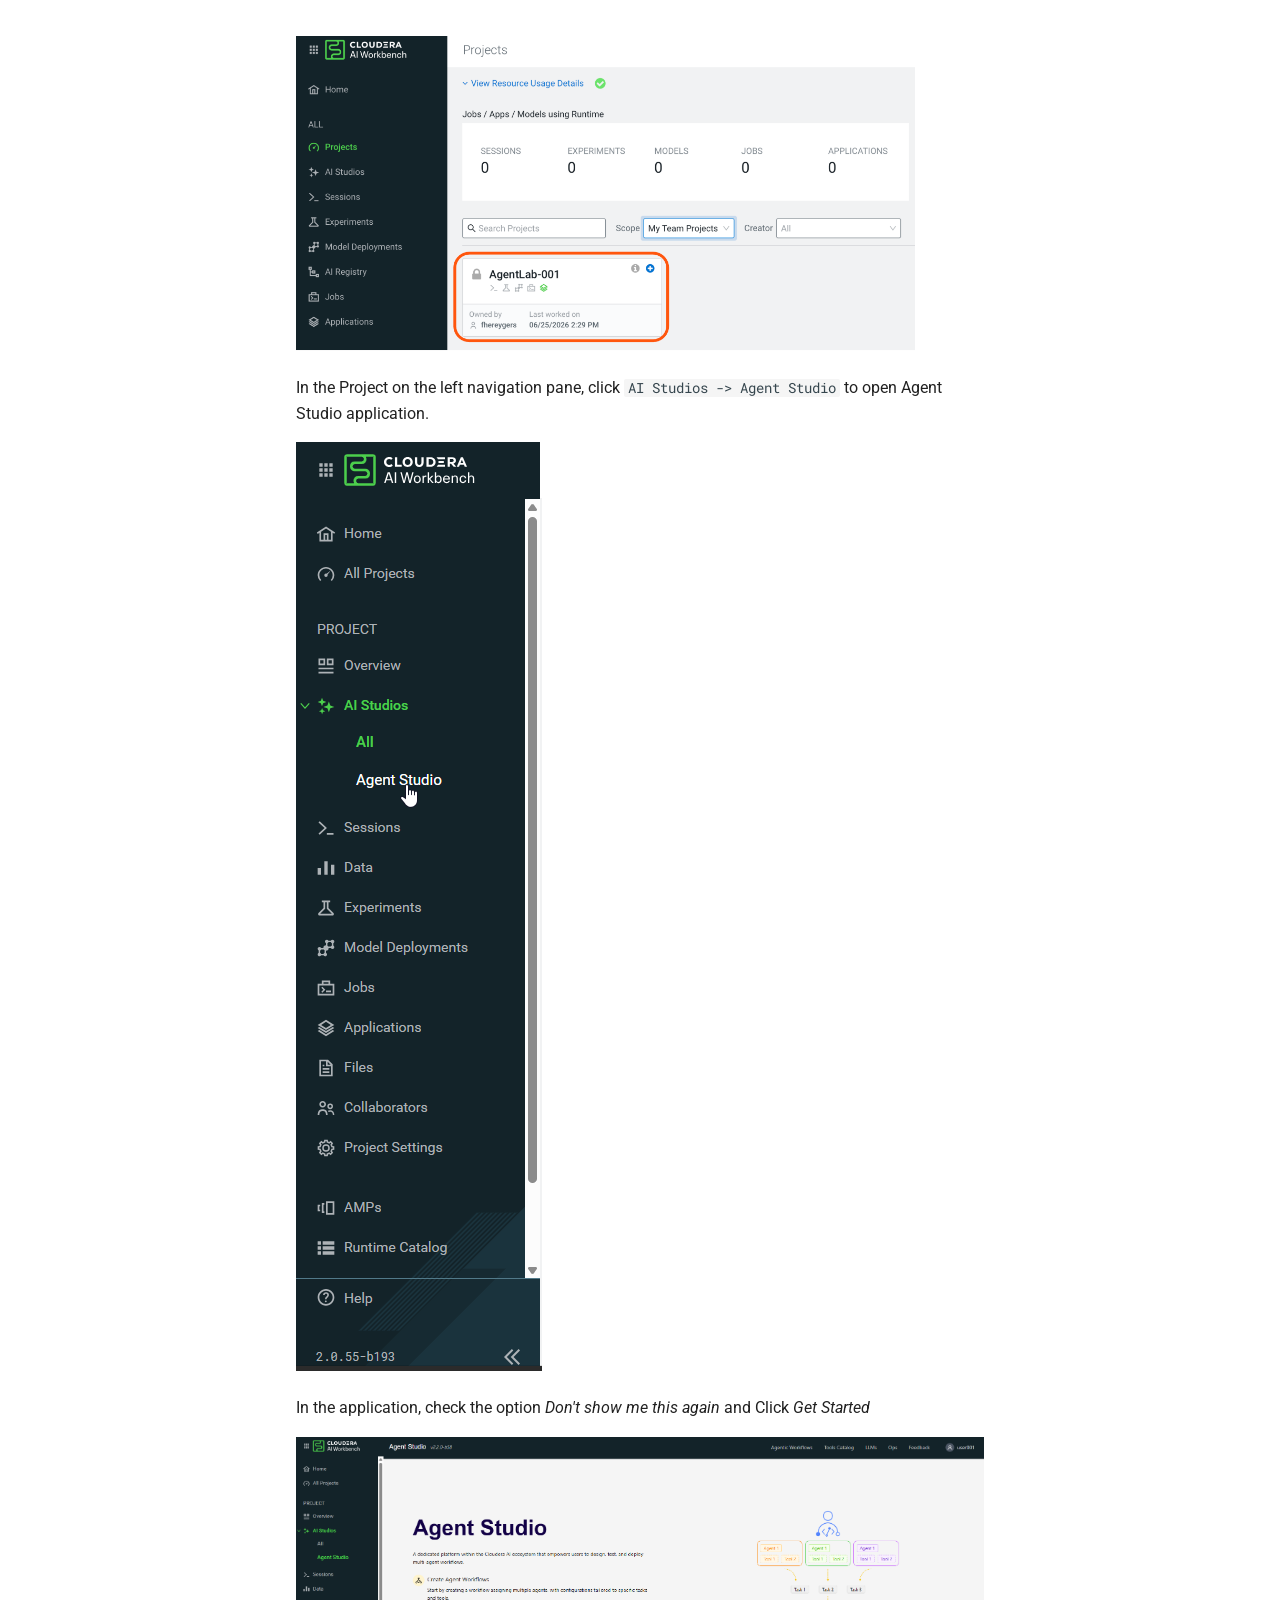
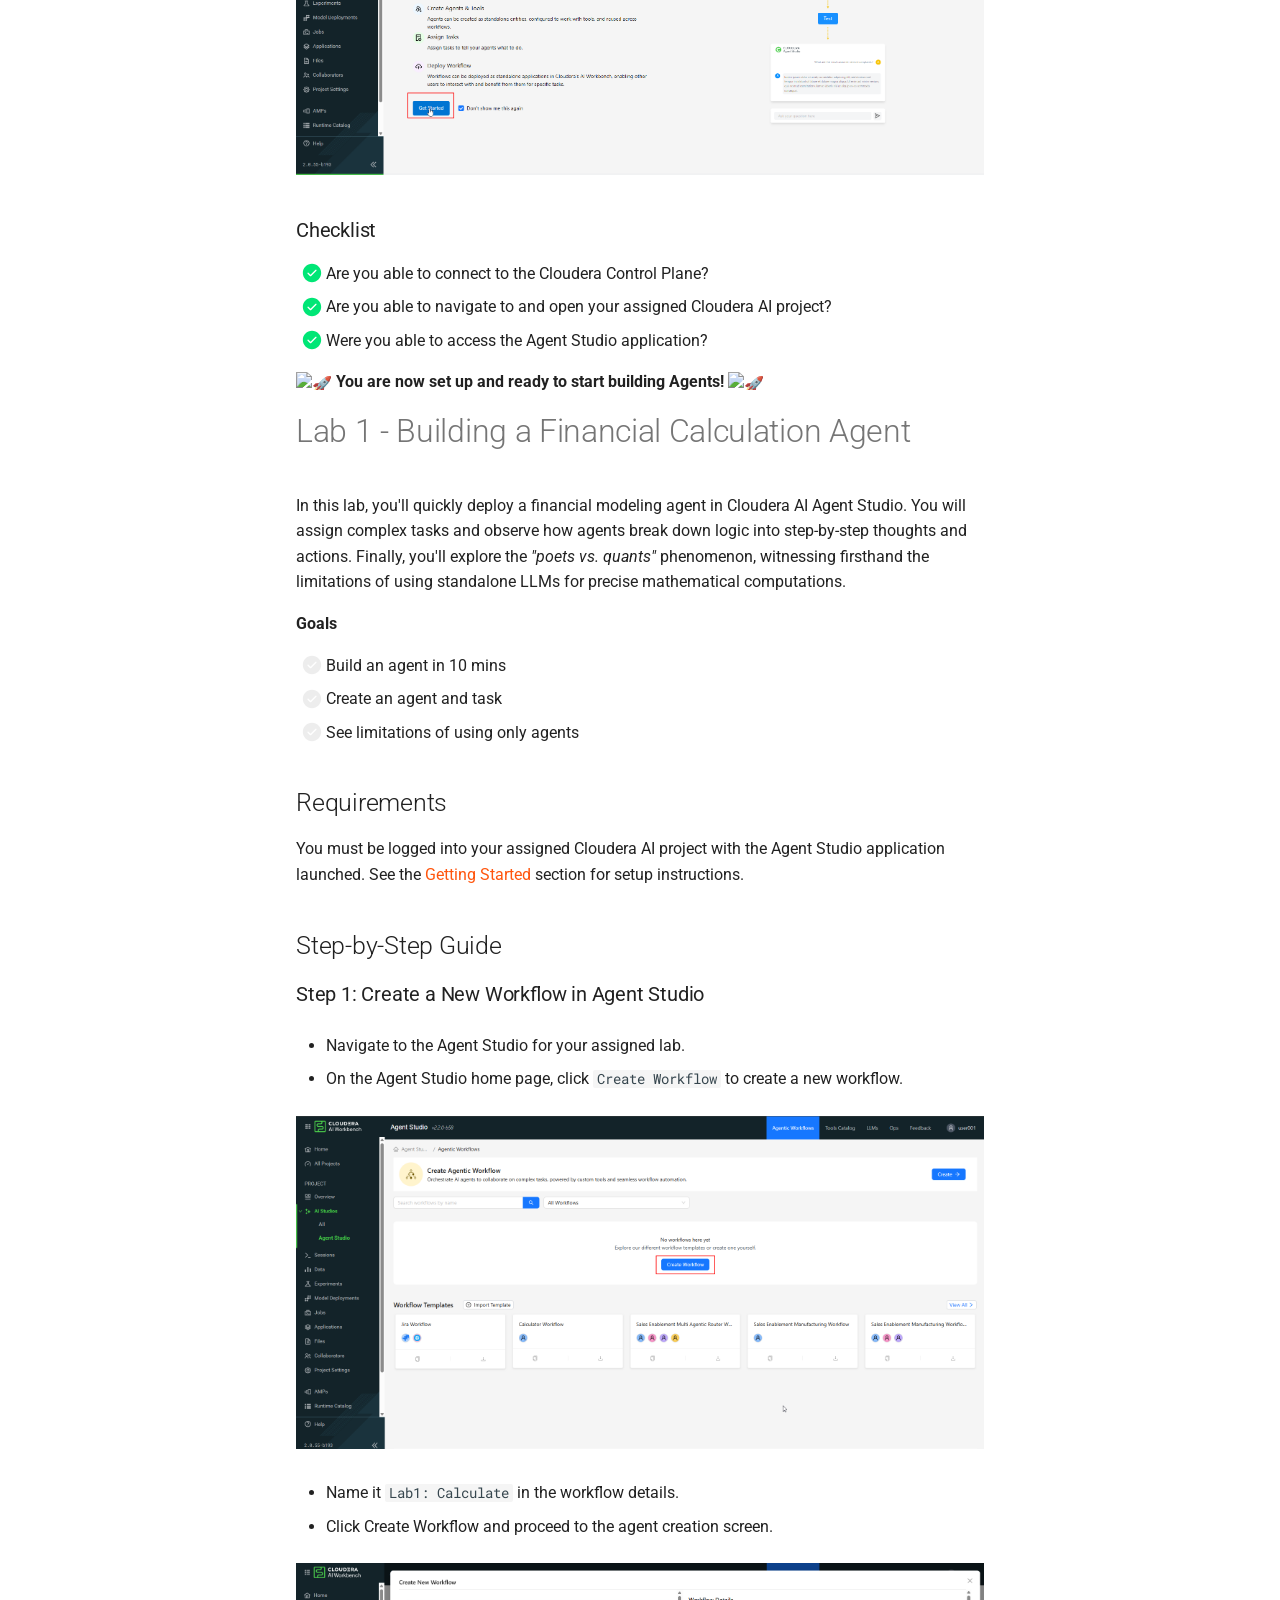
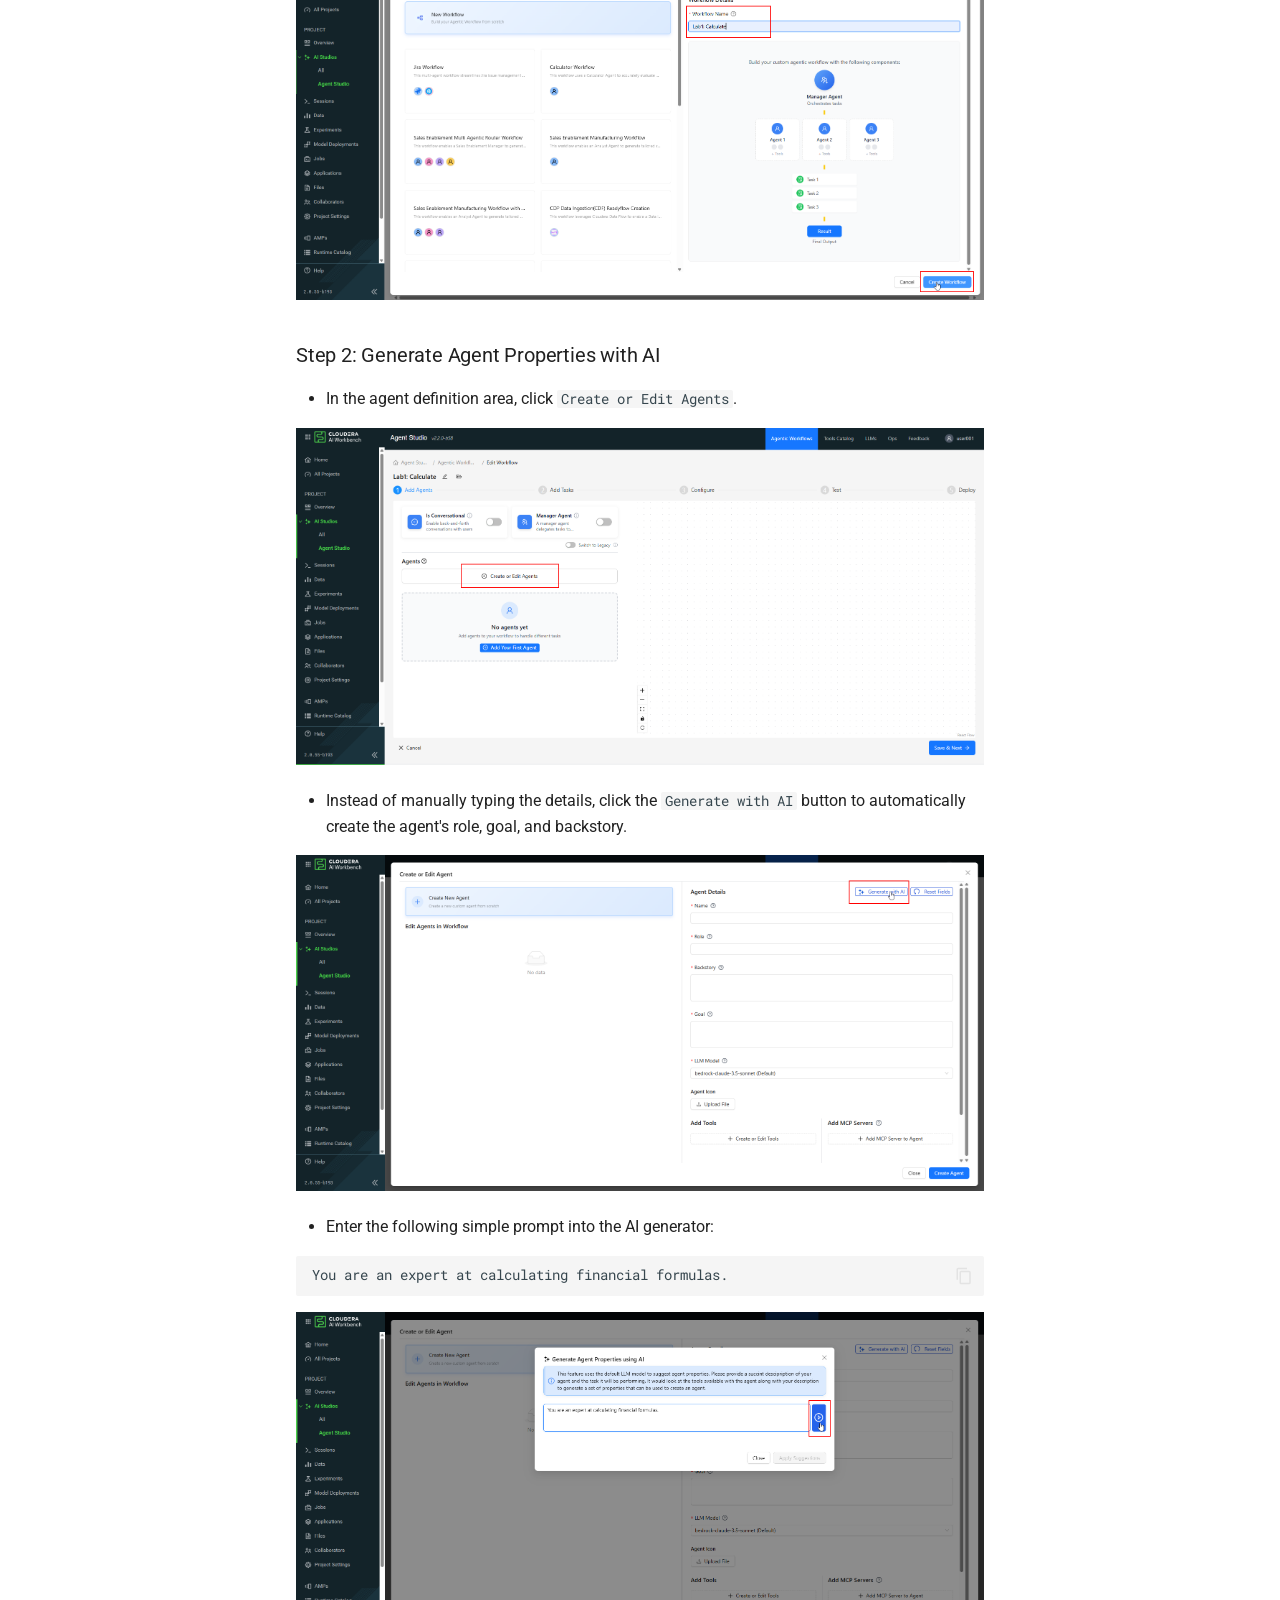
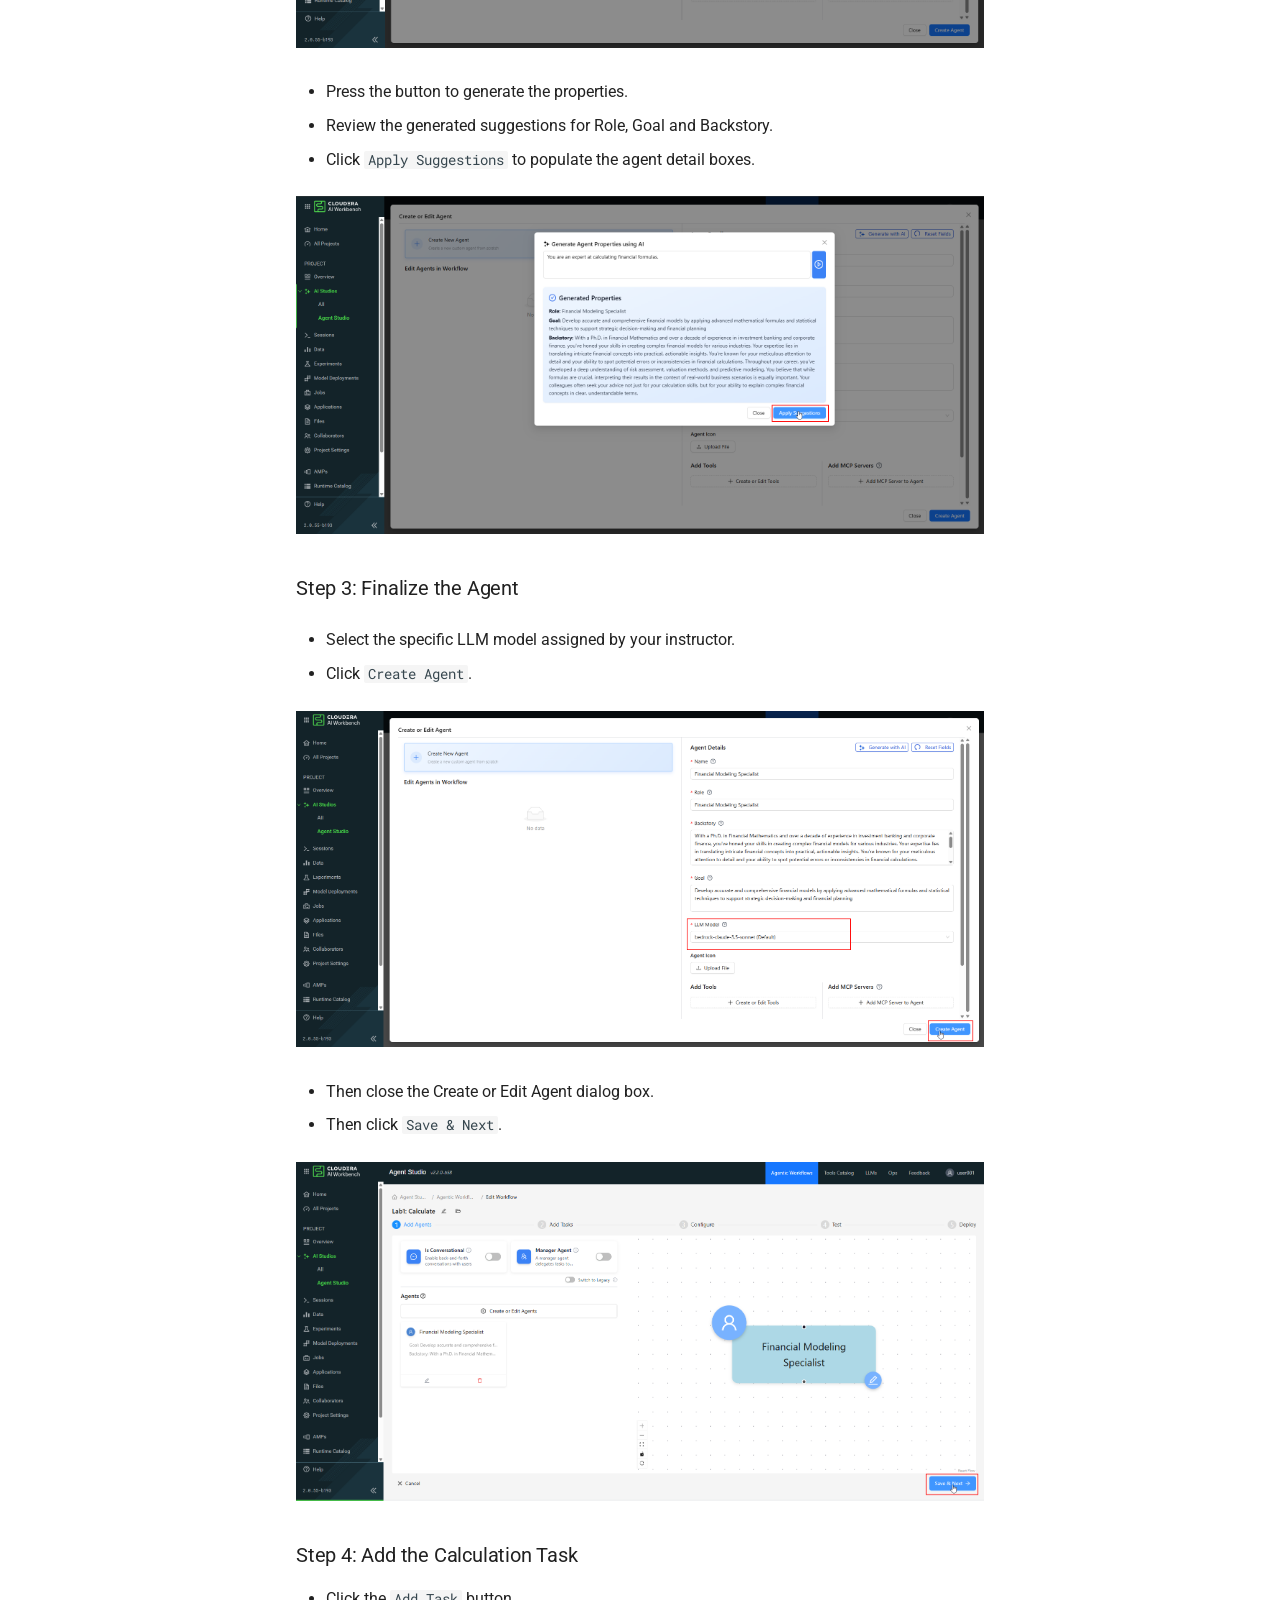
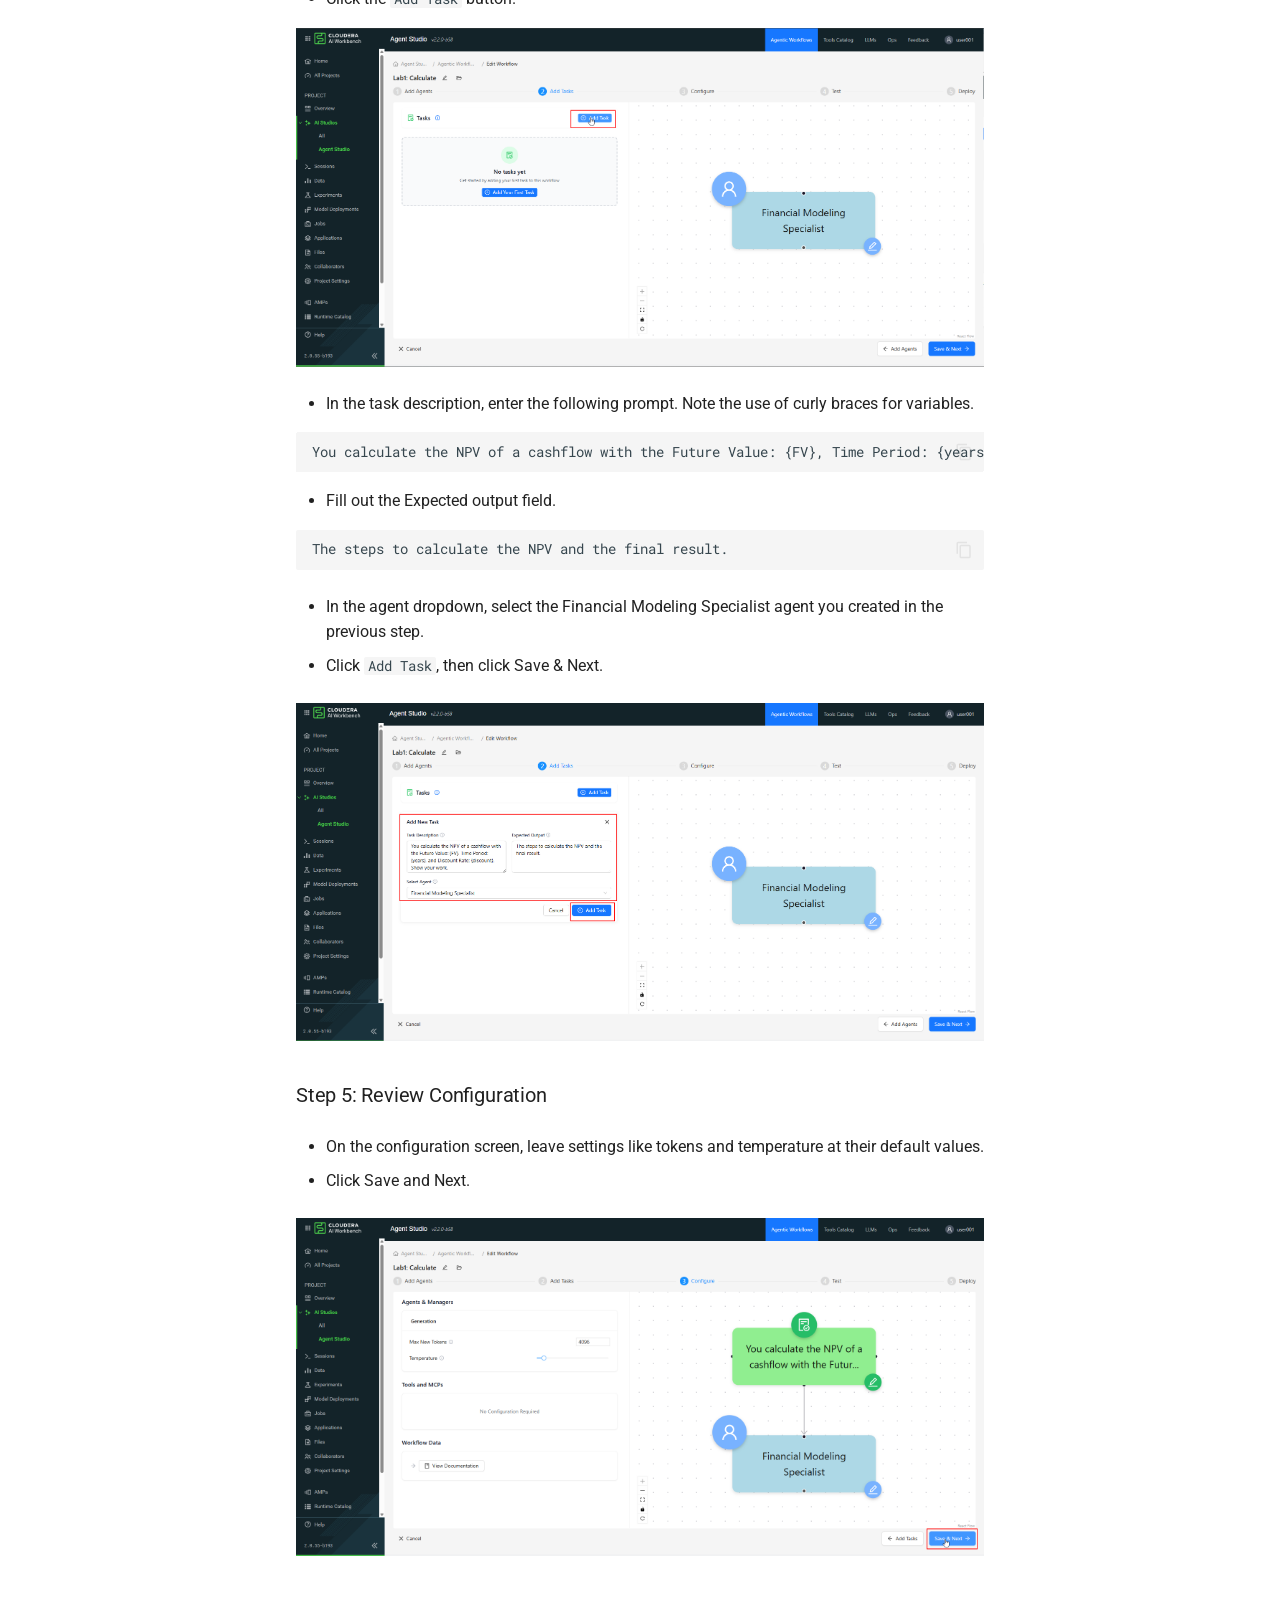
==== commit 2aead49d: "Deployed 86380bd with MkDocs version: 1.6.1" ====
--- a/index.html
+++ b/index.html
@@ -834,6 +834,26 @@
 <td>María José G</td>
 <td>aihol-ml-wb04</td>
 <td>user105</td>
+</tr>
+<tr>
+<td>Zaffry M</td>
+<td>aihol-ml-wb04</td>
+<td>user106</td>
+</tr>
+<tr>
+<td>Fares Manzar K</td>
+<td>aihol-ml-wb04</td>
+<td>user107</td>
+</tr>
+<tr>
+<td>Lahiru W</td>
+<td>aihol-ml-wb04</td>
+<td>user108</td>
+</tr>
+<tr>
+<td>Moslim A</td>
+<td>aihol-ml-wb04</td>
+<td>user109</td>
 </tr>
 </tbody>
 </table>
